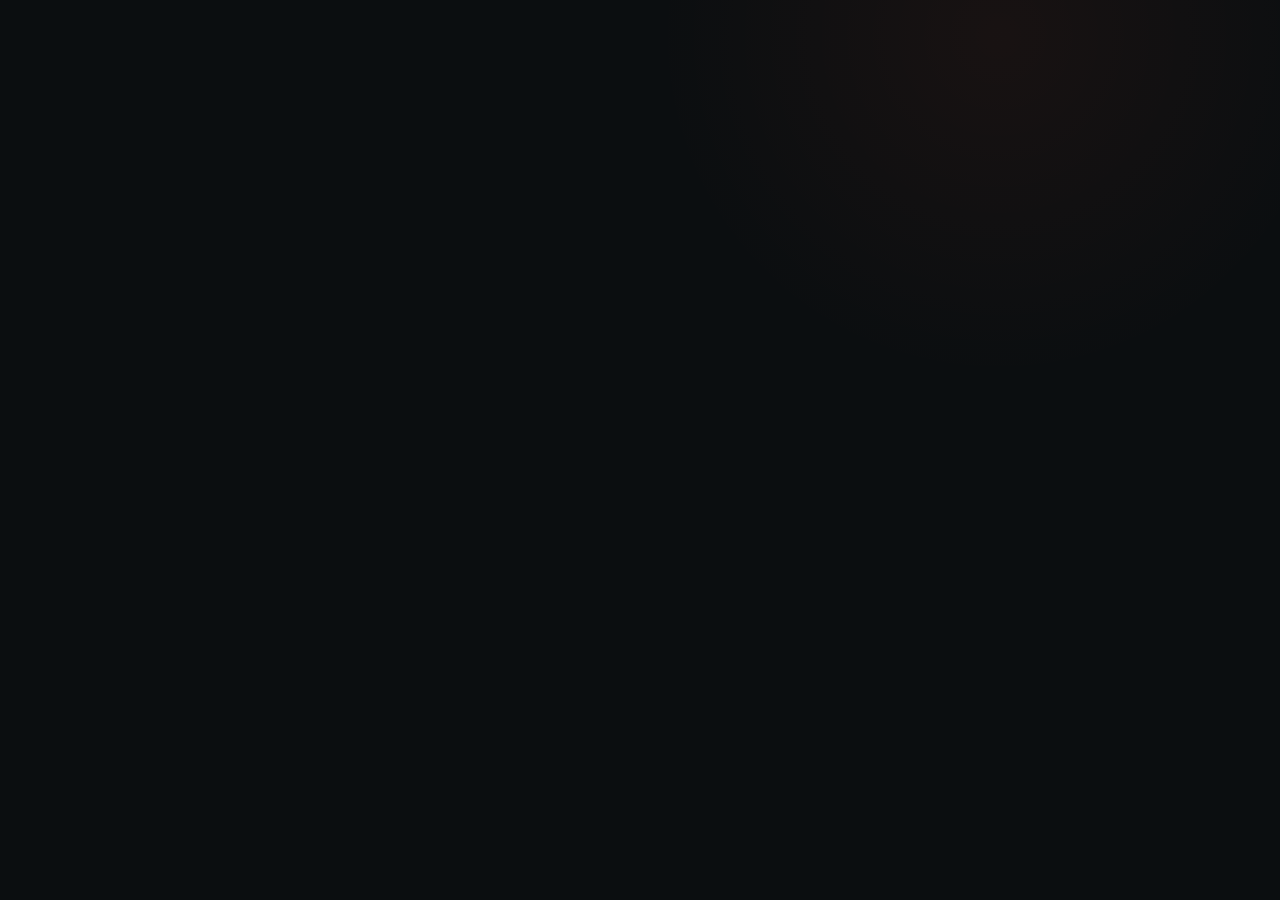
==== index.html @ 1c591c48 "Deploy YJ cinematic interactive studio" ====
<!doctype html>
<html lang="zh-CN">
  <head>
    <meta charset="UTF-8" />
    <meta name="viewport" content="width=device-width, initial-scale=1.0, viewport-fit=cover" />
    <meta name="theme-color" content="#0b0e10" />
    <meta name="color-scheme" content="dark" />
    <meta name="description" content="YJ AI 影像工作室。生成式品牌世界、产品影像、电影级动效与实时交互。" />
    <meta property="og:title" content="YJ AI Film Studio | 让未见，成为可见" />
    <meta property="og:description" content="A cinematic AI image studio for brand worlds, product films and interactive launch systems." />
    <meta property="og:type" content="website" />
    <meta property="og:image" content="/assets/mobility-film/city-velocity-poster.webp" />
    <link rel="icon" href="/assets/mobility-film/tail-energy.webp" type="image/webp" />
    <link rel="preload" href="/assets/mobility-film/city-velocity-poster.webp" as="image" type="image/webp" />
    <title>YJ AI Film Studio | 让未见，成为可见</title>
    <script type="module" crossorigin src="/assets/index-wROC0CX1.js"></script>
    <link rel="stylesheet" crossorigin href="/assets/index-v2UEERCq.css">
  </head>
  <body>
    <div id="root"></div>
  </body>
</html>
---- assets/index-v2UEERCq.css ----
@font-face{font-family:YJ Sans;src:url(/assets/fonts/Geist-Variable.woff2) format("woff2");font-style:normal;font-weight:100 900;font-display:swap}@font-face{font-family:YJ Mono;src:url(/assets/fonts/GeistMono-Variable.woff2) format("woff2");font-style:normal;font-weight:100 900;font-display:swap}:root{color-scheme:dark;--canvas: #0b0e10;--canvas-soft: #101518;--surface: #141a1d;--surface-high: #1a2124;--ink: #f0ede7;--muted: #969d9f;--muted-deep: #657074;--signal: #ff5a36;--signal-soft: rgba(255, 90, 54, .14);--line: rgba(240, 237, 231, .14);--line-soft: rgba(240, 237, 231, .08);--shadow: rgba(3, 6, 7, .48);--shell: min(1440px, calc(100vw - 72px) );--user-motion: 1;--user-depth: .72;--user-grain: .42;--ease-out: cubic-bezier(.16, 1, .3, 1);--radius-stage: 28px;--radius-module: 16px;font-family:YJ Sans,Microsoft YaHei,sans-serif;font-synthesis:none;text-rendering:geometricPrecision;background:var(--canvas);color:var(--ink)}*{box-sizing:border-box}html{min-width:320px;scroll-behavior:auto;background:var(--canvas)}body{min-width:320px;min-height:100dvh;margin:0;overflow-x:hidden;background:radial-gradient(circle at 78% 4%,rgba(255,90,54,.055),transparent 26%),var(--canvas);color:var(--ink);-webkit-font-smoothing:antialiased}body.menu-open,body.viewer-open{overflow:hidden}button,a,input{font:inherit}button{border:0;padding:0;color:inherit;background:none;cursor:pointer}a{color:inherit;text-decoration:none}img,video,canvas{display:block;max-width:100%}img,video{object-fit:cover}::selection{background:var(--signal);color:#17100d}:focus-visible{outline:2px solid var(--signal);outline-offset:4px}.app{position:relative;isolation:isolate;min-height:100dvh;overflow:clip}.app:after{position:fixed;inset:0;z-index:95;content:"";pointer-events:none;opacity:calc(var(--user-grain) * .075);mix-blend-mode:screen;background-image:repeating-radial-gradient(circle at 18% 32%,rgba(255,255,255,.75) 0 .45px,transparent .7px 3px),repeating-radial-gradient(circle at 76% 68%,rgba(255,255,255,.5) 0 .35px,transparent .7px 4px);background-size:11px 13px,17px 19px}.page-shell{width:var(--shell);margin-inline:auto}.skip-link{position:fixed;top:12px;left:12px;z-index:200;padding:12px 16px;border-radius:10px;background:var(--signal);color:#17100d;font:700 11px/1 YJ Mono,monospace;transform:translateY(-140%);transition:transform .25s ease}.skip-link:focus{transform:translateY(0)}.neural-field{position:fixed;inset:0;z-index:-1;opacity:calc(.22 * var(--user-depth));pointer-events:none}.site-progress{position:fixed;inset:0 0 auto;z-index:120;height:2px;pointer-events:none}.site-progress__bar{display:block;width:100%;height:100%;background:var(--signal);transform:scaleX(0);transform-origin:left center}.dual-copy{display:flex;flex-direction:column;gap:5px}.dual-copy__zh,.dual-copy__en{display:block}.studio-mark{display:inline-flex;align-items:center;gap:10px;flex:0 0 auto}.studio-mark__letters{position:relative;display:flex;align-items:center;height:30px;font-size:26px;font-weight:860;line-height:.82;letter-spacing:-.16em;transform:skew(-7deg)}.studio-mark__letters:after{position:absolute;inset:45% -2px auto 1px;height:2px;content:"";background:var(--signal);transform:scaleX(.42);transform-origin:right}.studio-mark__letters i{font-style:normal}.studio-mark__name{font:660 8px/.86 YJ Mono,monospace;letter-spacing:-.045em}.studio-mark--compact .studio-mark__letters{height:24px;font-size:22px}.site-header{position:fixed;inset:18px 28px auto;z-index:110}.site-header__bar{display:grid;grid-template-columns:1fr auto 1fr;align-items:center;min-height:62px;padding:8px 10px 8px 18px;border:1px solid rgba(240,237,231,.16);border-radius:19px;background:#0b0e10bd;box-shadow:0 18px 60px #03060747,inset 0 1px #ffffff14;backdrop-filter:blur(22px) saturate(1.16);-webkit-backdrop-filter:blur(22px) saturate(1.16)}.site-header__nav{display:flex;align-items:center;gap:clamp(28px,4vw,68px)}.site-header__nav a{position:relative;display:flex;align-items:baseline;gap:7px;padding:15px 0}.site-header__nav a:after{position:absolute;inset:auto 0 8px;height:1px;content:"";background:var(--signal);transform:scaleX(0);transform-origin:right;transition:transform .36s var(--ease-out)}.site-header__nav a:hover:after,.site-header__nav a:focus-visible:after{transform:scaleX(1);transform-origin:left}.site-header__nav span{font-size:12px;font-weight:680}.site-header__nav small,.site-header__contact small{color:var(--muted);font:620 8px/1 YJ Mono,monospace;letter-spacing:.05em}.site-header__contact{justify-self:end;display:flex;align-items:baseline;gap:9px;padding:15px 18px;border-radius:12px;background:var(--ink);color:var(--canvas)}.site-header__contact span{font-size:11px;font-weight:720}.site-header__contact small{color:#0b0e1094}.site-header__menu,.site-menu{display:none}.hero{position:relative;min-height:100dvh;overflow:hidden;background:#101518}.hero-film{--film-x: 0;--film-y: 0;--film-rx: 0;--film-ry: 0;position:absolute;inset:0;overflow:hidden;background:#11171a;perspective:1400px;touch-action:pan-y}.hero-film video{width:calc(100% + 42px);height:calc(100% + 32px);margin:-16px -21px;filter:saturate(.88) contrast(1.12);transform:translate3d(calc(var(--film-x) * 1px),calc(var(--film-y) * 1px),0) rotateX(calc(var(--film-rx) * 1deg)) rotateY(calc(var(--film-ry) * 1deg)) scale(1.035);transform-origin:center;will-change:transform,filter}.hero-film__veil{position:absolute;inset:0;pointer-events:none;background:linear-gradient(180deg,rgba(6,9,10,.34),transparent 24%,transparent 56%,rgba(6,9,10,.9) 100%),linear-gradient(90deg,#06090ab8,#06090a14 54%,#06090a47)}.hero-film__optics{position:absolute;inset:0;pointer-events:none;opacity:calc(.66 * var(--user-depth));background:radial-gradient(circle at calc(50% + var(--film-x) * 1.6px) calc(50% + var(--film-y) * 1.6px),transparent 0 8%,rgba(255,255,255,.035) 8.2%,transparent 8.8% 18%,rgba(255,90,54,.05) 18.2%,transparent 19%),linear-gradient(90deg,transparent 49.92%,rgba(255,255,255,.15) 50%,transparent 50.08%);mix-blend-mode:screen}.hero-film__hud{position:absolute;right:clamp(28px,4vw,68px);bottom:34px;z-index:2;display:grid;grid-template-columns:auto minmax(180px,270px) auto;align-items:center;gap:18px;padding:13px 15px;border:1px solid rgba(240,237,231,.16);border-radius:var(--radius-module);background:#090c0da3;backdrop-filter:blur(18px);-webkit-backdrop-filter:blur(18px)}.film-toggle{display:flex;align-items:center;gap:8px;color:var(--ink);font:650 8px/1 YJ Mono,monospace}.film-toggle i{width:7px;height:7px;border:1px solid var(--signal);border-radius:50%;box-shadow:0 0 16px #ff5a369e}.film-progress{display:grid;grid-template-columns:auto 1fr auto;align-items:center;gap:9px;color:#f0ede7b8;font-size:9px}.film-progress small,.film-rate{font:580 7px/1 YJ Mono,monospace;color:#f0ede785;letter-spacing:.05em}input[type=range]{min-width:0;height:18px;margin:0;background:transparent;accent-color:var(--signal)}input[type=range]::-webkit-slider-runnable-track{height:2px;background:#f0ede747}input[type=range]::-webkit-slider-thumb{width:10px;height:10px;margin-top:-4px;border:0;border-radius:50%;background:var(--signal);box-shadow:0 0 0 3px #ff5a362e;-webkit-appearance:none}.hero__content{position:relative;z-index:2;display:flex;flex-direction:column;justify-content:flex-end;min-height:100dvh;padding-top:118px;padding-bottom:clamp(112px,13vh,148px);pointer-events:none}.hero__content a{pointer-events:auto}.hero__eyebrow{display:flex;gap:18px;margin-bottom:clamp(24px,4vh,52px);color:#f0ede7ad;font:620 10px/1 YJ Mono,monospace;letter-spacing:.08em}.hero__eyebrow span:last-child{color:var(--signal)}.hero h1{max-width:1180px;margin:0;overflow:hidden;font-weight:810;line-height:.82;letter-spacing:-.085em;text-wrap:balance}.hero h1 span{display:block;font-size:clamp(68px,9.6vw,154px)}.hero h1 em{display:block;margin-top:16px;color:var(--ink);font:italic 400 clamp(26px,4.2vw,66px)/.95 Georgia,serif;letter-spacing:-.055em}.hero__content>p{display:grid;grid-template-columns:minmax(260px,470px) minmax(220px,370px);gap:clamp(28px,8vw,120px);max-width:940px;margin:clamp(26px,5vh,52px) 0 0;color:#f0ede7d1;font-size:clamp(14px,1.18vw,18px);line-height:1.6;letter-spacing:-.025em}.hero__content>p small{color:#f0ede785;font:420 11px/1.55 YJ Mono,monospace;letter-spacing:0}.hero__actions{display:flex;align-items:center;gap:12px;margin-top:34px}.hero-cta{display:grid;grid-template-columns:auto auto auto;align-items:baseline;gap:12px;min-width:210px;padding:17px 18px;border:1px solid rgba(240,237,231,.28);border-radius:14px;backdrop-filter:blur(12px);-webkit-backdrop-filter:blur(12px);transition:color .28s ease,background .28s ease,border-color .28s ease}.hero-cta span{font-size:12px;font-weight:720}.hero-cta small{font:620 8px/1 YJ Mono,monospace;color:currentColor;opacity:.6}.hero-cta b{justify-self:end;color:var(--signal);font-size:15px}.hero-cta--primary{border-color:var(--ink);background:var(--ink);color:var(--canvas)}.hero-cta--primary:hover,.hero-cta--ghost:hover{border-color:var(--signal);background:var(--signal);color:#17100d}.hero-cta--primary:hover b,.hero-cta--ghost:hover b{color:#17100d}.hero__edge-copy{position:absolute;top:50%;right:23px;z-index:2;display:flex;align-items:center;gap:28px;color:#f0ede76e;font:580 7px/1 YJ Mono,monospace;letter-spacing:.12em;transform:translate(50%,-50%) rotate(90deg);transform-origin:center}.motion-console{position:fixed;right:20px;top:98px;z-index:116;width:320px;min-height:280px;pointer-events:none}.motion-console__panel{position:absolute;inset:0;padding:18px;border:1px solid rgba(240,237,231,.18);border-radius:18px;background:#0f1416eb;box-shadow:0 28px 80px #03060775,inset 0 1px #ffffff12;backdrop-filter:blur(22px) saturate(1.1);-webkit-backdrop-filter:blur(22px) saturate(1.1);clip-path:inset(0 0 78% 66% round 18px);opacity:1;pointer-events:none;transition:opacity .24s ease,transform .42s var(--ease-out)}.motion-console:not(.is-open) .motion-console__panel{opacity:0;transform:translateY(8px) scale(.97)}.motion-console.is-open .motion-console__panel{opacity:1;transform:none;pointer-events:auto}.motion-console__head{display:flex;align-items:center;justify-content:space-between;padding-bottom:18px;border-bottom:1px solid var(--line)}.motion-console__head>span{display:flex;align-items:baseline;gap:8px}.motion-console__head b,.motion-console label b{font:650 9px/1 YJ Mono,monospace;letter-spacing:.06em}.motion-console__head small,.motion-console label small{color:var(--muted);font-size:9px}.motion-console__head button{color:var(--muted);font:600 7px/1 YJ Mono,monospace}.motion-console label{display:grid;grid-template-columns:90px 1fr 25px;align-items:center;gap:9px;min-height:52px;border-bottom:1px solid var(--line-soft)}.motion-console label>span{display:flex;flex-direction:column;gap:4px}.motion-console output{text-align:right;color:var(--signal);font:600 8px/1 YJ Mono,monospace}.calm-toggle{display:flex;align-items:center;justify-content:space-between;width:100%;margin-top:14px;padding:12px;border-radius:11px;background:#f0ede70f;font:620 8px/1 YJ Mono,monospace;transition:background .3s ease,color .3s ease}.calm-toggle.is-active{background:var(--signal);color:#17100d}.calm-toggle small{color:currentColor;opacity:.6}.motion-console__trigger{position:absolute;top:8px;right:8px;display:flex;align-items:center;justify-content:center;width:68px;height:45px;border:1px solid rgba(240,237,231,.18);border-radius:13px;background:#0f1416db;box-shadow:0 12px 40px #03060742;font:720 10px/1 YJ Mono,monospace;pointer-events:auto}.motion-console__trigger i{position:absolute;right:9px;bottom:8px;width:5px;height:5px;border-radius:50%;background:var(--signal);box-shadow:0 0 13px #ff5a36bf}.section-title{display:flex;flex-direction:column;align-items:flex-start;max-width:1120px}.section-title__kicker{flex-direction:row;align-items:baseline;gap:11px;margin-bottom:38px}.section-title__kicker .dual-copy__zh{font-size:12px;font-weight:680}.section-title__kicker .dual-copy__en{color:var(--signal);font:650 8px/1 YJ Mono,monospace;letter-spacing:.08em}.section-title h2{margin:0;max-width:1050px;font-weight:780;line-height:.93;letter-spacing:-.075em;text-wrap:balance}.section-title h2 span{display:block;font-size:clamp(48px,6.2vw,98px)}.section-title h2 em{display:block;margin-top:16px;color:var(--muted);font:italic 400 clamp(25px,3.9vw,58px)/.98 Georgia,serif;letter-spacing:-.045em}.section-title__body{display:grid;grid-template-columns:minmax(260px,560px) minmax(220px,430px);gap:clamp(28px,7vw,110px);margin-top:36px}.section-title__body .dual-copy__zh{font-size:clamp(14px,1.2vw,17px);line-height:1.65}.section-title__body .dual-copy__en{color:var(--muted);font:420 11px/1.65 YJ Mono,monospace}.manifesto{position:relative;padding:clamp(150px,18vw,270px) 0 130px}.manifesto__lead{max-width:1180px}.manifesto__kicker{flex-direction:row;align-items:baseline;gap:12px;margin-bottom:64px}.manifesto__kicker .dual-copy__zh{font-size:12px;font-weight:700}.manifesto__kicker .dual-copy__en{color:var(--signal);font:650 8px/1 YJ Mono,monospace}.manifesto__statement{margin:0;font-size:clamp(46px,6.2vw,96px);font-weight:680;line-height:1.02;letter-spacing:-.072em}.manifesto__statement span,.manifesto__statement em{display:block}.manifesto__statement em{margin:13px 0 17px;color:var(--signal);font:italic 400 clamp(30px,5vw,76px)/1 Georgia,serif;letter-spacing:-.055em}.manifesto__foot{display:grid;grid-template-columns:minmax(0,1fr) minmax(0,.7fr);gap:10vw;max-width:940px;margin:84px 0 0 auto;padding-top:28px;border-top:1px solid var(--line)}.manifesto__foot p{margin:0;font-size:15px;line-height:1.7;letter-spacing:-.025em}.manifesto__foot p:last-child{color:var(--muted);font:420 11px/1.68 YJ Mono,monospace;letter-spacing:0}.manifesto__marquee{width:100vw;margin:130px 0 0 calc((100vw - var(--shell)) / -2);overflow:hidden;border-block:1px solid var(--line)}.manifesto__marquee div{display:flex;align-items:center;gap:42px;width:max-content;padding:22px 0;animation:marquee 28s linear infinite}.manifesto__marquee span{font:620 12px/1 YJ Mono,monospace;letter-spacing:.08em}.manifesto__marquee i{color:var(--signal);font-size:13px;font-style:normal}@keyframes marquee{to{transform:translate(-50%)}}.work{position:relative;padding-top:110px;background:linear-gradient(180deg,transparent,rgba(16,21,24,.78) 9%,rgba(16,21,24,.78) 100%)}.work__heading{padding-bottom:94px}.work__pin{height:100dvh;overflow:hidden}.work__track{display:flex;align-items:center;gap:clamp(58px,6vw,104px);width:max-content;min-height:100dvh;padding-inline:max(36px,calc((100vw - min(1440px,calc(100vw - 72px)))/2));will-change:transform}.work-card{display:grid;grid-template-columns:minmax(620px,1.48fr) minmax(330px,.7fr);gap:36px;width:min(88vw,1390px);min-height:74dvh;padding:18px;border:1px solid var(--line);border-radius:calc(var(--radius-stage) + 6px);background:#0b0e10ad;box-shadow:0 42px 100px #03060759}.work-card__media{--card-x: 50%;--card-y: 50%;--card-rx: 0deg;--card-ry: 0deg;position:relative;min-h�|����k�w��A�퉽ɑ�ȵɅ���������홽����������āe(�5�������������������щ��}}�ɕذ�����щ��}}�����ѽ�����푥������ɥ���������ѕ��鍕�ѕ��ݥ�Ѡ�����������������퉽ɑ�ȵɅ��������홽�еͥ������������щ��}}�ɕ�����������������щ��}}�����ɥ������������������ѥ��}}����푥������ɥ��ɥ��ѕ����є����յ��鵥��������Ȥ������������ĸřȤ흅�鍱����������ܰ��������ɝ���ѽ����������������ѥ��}}���Ё��ѥ���퉽ɑ�ȵ���ѽ������ͽ����مȠ�����������������ѥ��}}���Ё��ѥ���陥��е�����퉽ɑ�ȵѽ������ͽ����مȠ�����������������ѥ��}}���Ё��ѥ�������ѽ�푥������ɥ��ɥ��ѕ����є����յ���řȁ��Ѽ텱�����ѕ��鍕�ѕ��ݥ�Ѡ����������������������ѕ�е�����鱕������������ѥ��}}���Ё��ѥ�������ѽ����Յ������}}�홽�еͥ�鍱��������ȸ��ܰ����홽�еݕ������������ѕȵ�������贸��Օ�����������ѥ��}}���Ё��ѥ�������ѽ����Յ������}}��퍽����مȠ����ѕ��홽����������āe(�5�����������������ѕȵ���������ѕ�����������ѥ��}}���Ё��ѥ�������ѽ������퍽����مȠ��ͥ�����홽�����������āe(�5���������������Ʌ�ͥѥ����Ʌ�͙�ɴ����́مȠ����͔���Х����������ѥ��}}���Ё��ѥ�����̵��ѥٔ����ѽ��������Ʌ�͙�ɴ�ɽхє������������������ѥ��}}���ݕ�푥������ɥ��ɥ��ѕ����є�ɽ��������ٕə���顥����������������Ʌ�ͥѥ���ɥ��ѕ����є�ɽ�̀���́مȠ����͔���Ф�������䀸��́��͕����������ѥ��}}���ݕ��������������������������ѥ��}}���Ё��ѥ�����̵��ѥٔ����������ѥ��}}���ݕ��ɥ��ѕ����є�ɽ���ř���������������������ѥ��}}���ݕ����Յ���������������ɥ������������������ѥ��}}���ݕȀ��Յ������}}�퍽���荘����݌�홽�еͥ�������������������ĸ������������ѥ��}}���ݕȀ��Յ������}}��퍽����مȠ����ѕ��홽�����������ĸ�ԁe(�5�����������������������ѥ��}}���ݕȁ����ɝ��������������퍽����مȠ��ͥ�����홽����������ĸ́e(�5�����������������ѕȵ���������Օ�����������ѥ��}}���ݕȁ���푥�����鹽������������ѥ��}}٥�Յ����ͥѥ����ѥ����ѽ��������������鵥����٠���������ɝ������ٕə���顥����퉽ɑ�ȵɅ�����مȠ��Ʌ���̵�х���퉅���ɽչ��مȠ����ə����텱����͕����х������������ѥ��}}٥�Յ������ݥ�Ѡ�����������������홥�ѕ��ͅ��Ʌє���ँ����Ʌ�Рĸ�Ԥ텹���ѥ��鍅�������䵥�����́مȠ����͔���Ф���ѡ����Ʌ��́���������䵥�����������������Ʌ�͙�ɴ�͍����ĸ��홥�ѕ�鉱�Ƞ���ँͅ��Ʌє���ԥ�����������ѥ��}}٥�Յ��������ѥ�����ͥѥ��酉ͽ��є���͕���Ѽ����������푥�����陱������ѥ�䵍��ѕ������������ݕ��텱�����ѕ��陱�ൕ���������������퉽ɑ�������ͽ����ɝ���������ܰ��İ�Ȥ퉽ɑ�ȵɅ���������퉅���ɽչ���������퉅���ɽ�����ѕ�鉱�Ƞ�����ݕ���е�����ɽ�����ѕ�鉱�Ƞ��������������ѥ��}}٥�Յ��������ѥ�����Յ������}}�홽�еͥ������홽�еݕ������������������ѥ��}}٥�Յ��������ѥ�����Յ������}}������������ѥ��}}٥�Յ��������ѥ�������퍽����مȠ����ѕ��홽����������āe(�5������������������х�����ͥѥ���ɕ��ѥٔ����������������٠��ٕə���顥����퉽ɑ�ȵѽ������ͽ����مȠ�������퉅���ɽչ�������������х��}}����������х��}}ٕ�����ͥѥ��酉ͽ��є���͕��������х��}}������٥����ݥ�Ѡ����������������������������홥�ѕ��ͅ��Ʌє���Ȥ�����Ʌ�Рĸ�Ԥ��Ʌ�͙�ɴ�͍����ĸ�إ�����х��}}ٕ��퉅���ɽչ�鱥���ȵ�Ʌ����Р�����������������������݄��Ȕ���������̤������ȵ�Ʌ����Р�������ɝ����İ�а�ذ��ؤ��Ʌ����ɕ�Ѐ�ؔ�ɝ����İ�а�ذ��Ȥ������х��}}��������ͥѥ���ɕ��ѥٔ�赥������푥�����陱��홱�൑�ɕ�ѥ��鍽�յ�����������������٠���������ѽ�������������������ѽ�����������х��}}������홱�൑�ɕ�ѥ���ɽ�흅������텱�����ѕ��鉅͕���������х��}}�����Ȁ��Յ������}}�홽�еͥ������홽�еݕ�������������х��}}�����Ȁ��Յ������}}��퍽����مȠ��ͥ�����홽����������āe(�5������������������х�Ё������ݥ�Ѡ����������ɝ����Ѽ����홽�еݕ��������������������������ѕȵ�������贸��ᕵ�����х�Ё�ȁ���������х�Ё�ȁ�������х�Ё�ȁ͵���푥�����鉱��������х�Ё�ȁ���������х�Ё�ȁ��홽�еͥ�鍱�����������ܰ����������х�Ё�ȁ��퍽����مȠ��ͥ�����홽�е��屔鹽ɵ�������х�Ё�ȁ͵������ɝ���ѽ������퍽���荘�������홽���х��������������������ܰ���़ā��ɝ���͕ɥ�����ѕȵ�������贸�͕������х��}}��ѥ���푥������ɥ��ɥ��ѕ����є����յ���ĸřȀ���흅���������ɝ���ѽ�����������х�е��ɑ푥������ɥ��ɥ��ѕ����є����յ����Ѽ�řȁ��Ѽ텱�����ѕ��鉅͕����흅�����������ݥ�Ѡ��������������������퉽ɑ�������ͽ����ɝ���������ܰ��İ��Ȥ퉽ɑ�ȵɅ���������퉅���ɽչ����������퉅���ɽ�����ѕ�鉱�Ƞ�����ݕ���е�����ɽ�����ѕ�鉱�Ƞ������Ʌ�ͥѥ��鉽ɑ�ȵ����Ȁ��́��͔������ɽչ����́��͕�����х�е��ɐ顽ٕ�퉽ɑ�ȵ������مȠ��ͥ�����퉅���ɽչ�荙�Մ��ř�����х�е��ɐ�����퍽����مȠ����ѕ��홽�еͥ�����������х�е��ɐ�������ݥ�Ѡ����ٕə���顥����홽�������������������ܰ���़Ā�e(�5������������������ѕȵ�������贸��Օ��ѕ�е�ٕə���镱���ͥ��ݡ�є������鹽�Ʌ������х�е��ɐ�͵���퍽����مȠ��ͥ�����홽����������āe(�5������������������х��}}���䵅�ѥ���푥�����陱��흅��������ɝ���ѽ�����������х��}}���䵅�ѥ��́���ѽ�������������������퉽ɑ�������ͽ����مȠ�������퉽ɑ�ȵɅ��������퍽����مȠ����ѕ��홽����������āe(�5���������������Ʌ�ͥѥ��鍽��Ȁ���́��͔���ɑ�ȵ����Ȁ���́��͔������ɽչ�����́��͕�����х��}}���䵅�ѥ��́���ѽ�顽ٕ�퉽ɑ�ȵ������مȠ��ͥ�����퉅���ɽչ��مȠ��ͥ�����ͽ�Ф퍽����مȠ�����������х�Ё���ѕ�푥������ɥ��ɥ��ѕ����є����յ���řȁ��Ѽ�ř�텱�����ѕ��鍕�ѕ����ɝ���ѽ���������������ѽ������퉽ɑ�ȵѽ������ͽ����مȠ�������퍽���荘�������홽����������āe(�5������������������х�Ё���ѕ����������ѥ��͕��鍕�ѕ������х�Ё���ѕ���鱅�е���������ѥ��͕��镹���Ʌ�ͥѥ��鍽��Ȁ���́��͕�����х�Ё���ѕ���鱅�е�����顽ٕ�퍽����مȠ��ͥ���������������ݥ�Ѡ���������ɽ��촵͡���聵�������������ఀ�������ͥє����������͕е�������������ͥє�������}}����ɥ��ѕ����є����յ���řȁ��ѽ��ͥє�������}}���푥�����鹽����ͥє�������}}���х�����ɝ���������ѽ��ݽɬ���ɑ�ɥ��ѕ����є����յ��鵥���������ĸ�ՙȤ�����������స�ՙȤ�ݥ�Ѡ��������ɽ�Սе���ѕ�}}���ձ��ɥ��ѕ����є����յ��鵥������ĸ�ՙȤ�����������స�ՙȥ��������������ɥ��ѕ����є����յ��鵥������ĸ�əȤ�����������స��Ȥ흅�����������������ݥ�Ѡ��������ɽ��촵͡���聵�������������ఀ�������ͥє����������͕��������������ѽ��ͥє�������}}���������������������������������������ͥє�������}}���х��푥�����鹽����ͥє�������}}�������ͥѥ���ɕ��ѥٔ푥�����鉱����ݥ�Ѡ�����������������퉽ɑ�ȵɅ���������퉅���ɽչ�荘���������ͥє�������}}���ԁ����ͥѥ��酉ͽ��є�����������ݥ�Ѡ����������������퉅���ɽչ��مȠ��������Ʌ�ͥѥ���ѽ�����́مȠ����͔���Ф��Ʌ�͙�ɴ����́مȠ����͔���Х��ͥє�������}}���ԁ�陥��е������ѽ��������ͥє�������}}���ԁ�鱅�е������ѽ��������ͥє������ȹ�̵������ͥє�������}}���ԁ�陥��е������ѽ��������Ʌ�͙�ɴ�ɽхє��Ց�����ͥє������ȹ�̵������ͥє�������}}���ԁ�鱅�е������ѽ��������Ʌ�͙�ɴ�ɽхє���Ց�����ͥє��������ͥѥ��陥ᕐ���͕���������������赥������푥�����陱��홱�൑�ɕ�ѥ��鍽�յ�����ѥ�䵍��ѕ��陱�ൕ��������������������������퉅���ɽչ���������������������٥ͥ������顥������Ʌ�͙�ɴ��Ʌ�ͱ�ѕd�����������ѕȵ�ٕ���鹽����Ʌ�ͥѥ��������䀸��́��͔�٥ͥ�����䀸��̱�Ʌ�͙�ɴ����́مȠ����͔���Х��ͥє������ȹ�̵������ͥє����������������٥ͥ�������٥ͥ�����Ʌ�͙�ɴ��Ʌ�ͱ�ѕd��������ѕȵ�ٕ�����ѽ��ͥє�����}}�������ͥѥ��酉ͽ��є�ѽ������ɥ�����Ԕ�ݥ�Ѡ����������еɅѥ���퉽ɑ�ȵɅ��������퉅���ɽչ��Ʌ������Ʌ����С��ɍ���ɝ�����԰����а�Ȥ��Ʌ����ɕ�Ѐ�Д�홥�ѕ�鉱�Ƞ������ͥє����ԁ������ͥѥ���ɕ��ѥٔ푥�����陱��홱�൑�ɕ�ѥ��鍽�յ����ɝ������ѽ���Ѽ���������ѽ���١��ͥє����ԁ��؁�푥������ɥ��ɥ��ѕ����є����յ���řȁ��Ѽ텱�����ѕ��鍕�ѕ����������������퉽ɑ�ȵ���ѽ������ͽ����مȠ�������������������Ʌ�͙�ɴ��Ʌ�ͱ�ѕd�������Ʌ�ͥѥ��������䀸��́��͔��Ʌ�͙�ɴ����́مȠ����͔���Ф�����Ȁ���́��͕��ͥє������ȹ�̵������ͥє����ԁ��؁�������������Ʌ�͙�ɴ��Ʌ�ͱ�ѕd�����ͥє������ȹ�̵������ͥє����ԁ��؁��Ѡ�������ȥ��Ʌ�ͥѥ��������������ͥє������ȹ�̵������ͥє����ԁ��؁��Ѡ�������̥��Ʌ�ͥѥ�������������ͥє������ȹ�̵������ͥє����ԁ��؁��Ѡ�������Х��Ʌ�ͥѥ��������������ͥє����ԁ��؁�顽ٕ�퍽����مȠ��ͥ�������ͥє����ԁ��؀��Յ������}}�홽�еͥ�鍱����������ܰ����홽�еݕ������������ѕȵ�������贸�ٕ���ͥє����ԁ��؀��Յ������}}��퍽����مȠ����ѕ��홽����������āe(�5���������������ͥє����ԁ��؁������홽�еͥ��������ͥє�����}}�������ͥѥ���ɕ��ѥٔ푥�����陱������ѥ�䵍��ѕ������������ݕ�����������ѽ������퉽ɑ�ȵѽ������ͽ����مȠ�������퍽����مȠ����ѕ��홽����������āe(�5�����������������ѥ������ͽ���ѽ���Ѽ�ɥ��������퉽�ѽ�������ݥ�Ѡ鵥������్��������܀�����थ����ѥ������ͽ��}}�ɥ�����ѽ���Ѽ�ɥ�����퉽�ѽ�������ѥ������ͽ��}}�������Ʌ�͙�ɴ��ɥ���鉽�ѽ��ɥ�������ɽ}}���ѕ�����������ѽ������������������ѽ�����������ɼ�����}}�Ց�ɥ��������퉽�ѽ�����������������ɥ��ѕ����є����յ����Ѽ�ř��������Ʌє����ɽ}}���������푥�����鹽������ɽ}}���ѕ�����ɥ��ѕ����є����յ���ř�����ݥ�Ѡ������흅��������͕�ѥ���ѥѱ�}}�����ɥ��ѕ����є����յ���ř�����ݥ�Ѡ������흅���������������ѽ���������ѽ����������������ѽ}}�����ɥ��ѕ����є����յ���ř�흅����������ݥ�Ѡ���������ɝ�����������ݽɭ������������ѽ���������ݽɭ}}������������Ѽ��ٕə����٥ͥ�����ݽɭ}}�Ʌ��푥�����陱����������������ݥ�Ѡ��Ѽ����������������������ٕə��ܵ���Ѽ��ٕə��ܵ�顥�����͍ɽ���͹���������������ѽ���͍ɽ����ȵݥ�Ѡ�ѡ���͍ɽ����ȵ������مȠ��ͥ�������Ʌ����ɕ����ݽɬ���ɑ홱��������������ܰ������ɥ��ѕ����є����յ���ř�흅�������ݥ�Ѡ��Ѽ��������������͍ɽ���͹��������鍕�ѕ���ݽɬ���ɑ}}�����������������������еɅѥ��ĸ����ݽɬ���ɑ}}�������������������������������������������ݽɬ���ɑ}}�����������������������ɽ�Սе���ѕ�}}���ձ��ɥ��ѕ����є����յ���ř�����������������ɽ�Սе���ѕ�}}�х���������������������ൡ��������������ɽ�Սе���ѕ�}}����������������������퉽ɑ�ȵѽ������ͽ����مȠ�������퉽ɑ�ȵ����������������}}�х�������еɅѥ��ĸ������������}}ɕ����ɥ��ѕ����є����յ���řȀř���������������ɥ��ѕ����є����յ���ř��������������}}����ɽ��������������������������������}}�х������ݥ�Ѡ�������������������}}������ɥ��ѕ����є����յ���ɕ���Р�Ȱřȥ����������ѥ��}}�����ɥ��ѕ����є����յ���ř�����������ѥ��}}٥�Յ�푥�����鹽������������ѥ��}}���ݕȁ���푥�����鉱����ݥ�Ѡ����������еɅѥ��ĸ�����ɝ������ѽ������퉽ɑ�ȵɅ��������������х��}}��ѥ����ɥ��ѕ����є����յ���ř������������ݥ�Ѡ��������ɽ��촵͡���聍��������������ऀ촵Ʌ���̵�х�����������Ց�����ɭ}}���ѕ��홽�еͥ����������Ց�����ɭ}}����홽�еͥ���������ɼ�����}}ٕ��퉅���ɽչ�鱥���ȵ�Ʌ����Р��������������ѐ���������Ѐ�Д��������ጀ������������������ɼ������٥���홥�ѕ��ͅ��Ʌє���ؤ�����Ʌ�Рĸ�ँ�ɥ��ѹ��̠��إ����ɽ}}���ѕ������ѥ�䵍��ѕ��陱�ൕ��������������ѽ�����������ɽ}}�啉ɽ�흅���������ɝ������ѽ������홽�еͥ���������ɼ��ā����홽�еͥ�鍱���������Ը��ܰ�����������������������ɼ��ā�����ɝ���ѽ������홽�еͥ�鍱��������ܸ��ܰ�����������������ĸ������ɽ}}���ѕ�������ɝ���ѽ������홽�еͥ�������������������ĸ������ɽ}}���ѕ�����͵���홽�еͥ������������������ĸ�����ɽ}}��ѥ���흅��������ɝ���ѽ����������ɼ��х�ɥ��ѕ����є����յ���řȁ��Ѽ�����ݥ�Ѡ�������������������ɼ��ф�͵���푥�����鹽������ɼ�����}}�Ց퉽�ѽ���������������������������ɽ�ɕ���ɥ��ѕ����є����յ����Ѽ�ř���������ɽ�ɕ�́͵���푥�����鹽����͕�ѥ���ѥѱ�}}���������ɝ������ѽ��������͕�ѥ���ѥѱ���ȁ����홽�еͥ�鍱�����������ܰ���������������������͕�ѥ���ѥѱ���ȁ�����ɝ���ѽ������홽�еͥ�鍱����������ܰ�����������������ĸ����͕�ѥ���ѥѱ�}}�������ɝ���ѽ��������͕�ѥ���ѥѱ�}}���䀹�Յ������}}�홽�еͥ��������͕�ѥ���ѥѱ�}}���䀹�Յ������}}��홽�еͥ��������������ѽ������������������������������ѽ}}���������ɝ������ѽ���������������ѽ}}�хѕ����홽�еͥ�鍱�����������ܰ�������������ѽ}}�хѕ���Ё��홽�еͥ�鍱����������ܰ�������������ѽ}}�������ɝ���ѽ���������������ѽ}}���Ё�홽�еͥ���������������ѽ}}���Ё�鱅�е�����홽�еͥ��������������ѽ}}����Օ����ɝ���ѽ��������ݽɭ���������ѽ��������ݽɭ}}�������������������ѽ��������ݽɭ}}�Ʌ��흅����������������������������ݽɬ���ɑ홱�൉�ͥ������������������퉽ɑ�ȵɅ�����������ݽɬ���ɑ}}����������еɅѥ������ݽɬ���ɑ}}ͥ������ݽɬ���ɑ}}啅��ѽ������홽�еͥ�������ݽɬ���ɑ}}ͥ����������������ݽɬ���ɑ}}啅��ɥ����������ݽɬ���ɑ}}�������������������������������������������ݽɬ���ɐ��́����홽�еͥ��������ݽɬ���ɐ��́��홽�еͥ��������ݽɬ���ɑ}}�хѕ���Ѐ��Յ������}}�홽�еͥ��������ݽɬ���ɑ}}��х�����Յ������}}�홽�еͥ��������ݽɬ���ɑ}}�хѕ���Ѐ��Յ������}}����ݽɬ���ɑ}}��х�����Յ������}}��홽�еͥ�������ݽɬ���ɑ}}��������ɥ��ѕ����є����յ���ĸřȀ������������������ݽɬ���ɑ}}������䁙���ɔ鱅�е�����푥�����鹽�����ɽ�Սе���ѕ����������͕�ѥ������������ѥ�����������ѽ�������������������ѽ����������ɽ�Սе���ѕ�}}���ձ����������������������������������ѥ��}}�������ɝ���ѽ���������ɽ�Սе���ѕ�}}�х���������������������ɽ�Սе���ѕ�}}��������������������������������������ɽ�Սе���ѕ�}}�������Յ������陥��е��������Յ������}}�홽�еͥ���������ɽ�Սе���ѕ�}}�ɽ��흅���������ѥ���͕�ѥ����������������������������������}}�х�������еɅѥ��������������}}�х���٥���������е��ͥѥ��鍕�ѕ�����������}}�����ݥ�Ѡ���������������������������}}�����ɥ��������퉽�ѽ����������������}}��������ѽ�����������������홽�еͥ���������������}}�Ʌ�������ɥ��ѕ����є����յ���ř�����������}}�Ʌ�����Ё������ɥ��ѕ����є����յ����Ѽ�ř�����������}}�Ʌ�����Ё������͵���푥�����鹽������������}}�Ʌ�����Ё������푥�����鹽������������}}ɕ����ɥ��ѕ����є����յ���ř�����������}}ɕ��́���ѽ������������������������������}}�х�������еɅѥ����������������}}����푥�����鹽���������������}}���ѥ���ɥ��ѕ����є����յ��������ř��������������}}��ѕ�����ɥ�����յ���텱�����ѕ��陱���х���������������}}����ɽ��������������������������������}}�х��������������������������������}}������ɥ��ѕ����є����յ���ɕ���Рذřȥ������щ�������������������������������щ��}}�Ʌ���ݥ�Ѡ鍅�������܀����������������١������щ��}}��х���͕���Ѽ����������������щ��}}�ɕذ�����щ��}}�����ѽ���Ѽ퉽�ѽ�������ݥ�Ѡ�����������������������щ��}}�ɕ������鍅�������������������щ��}}�����ɥ���鍅�����������������������ѥ��}}���Ё��ѥ�������ѽ���������������������������ѥ��}}���Ё��ѥ�������ѽ����Յ������}}�홽�еͥ�����������х��}}��������������ѽ������������х�Ё�ȁ���������х�Ё�ȁ��홽�еͥ�鍱�����������ܰ���������х�Ё�ȁ͵���홽�еͥ�����������х��}}��ѥ������ɝ���ѽ�����������х�е��ɑ�ɥ��ѕ����є����յ���řȁ��Ѽ흅�����������������������������х�е��ɐ������ɥ�����յ��Ā���������х�е��ɐ��홽�еͥ�����������х��}}���䵅�ѥ���홱���Ʌ���Ʌ������х�Ё���ѕ��ɥ��ѕ����є����յ���řȁ��Ѽ�ɽܵ�����������ɝ���ѽ�����������х�Ё���ѕ������푥�����鹽�����������ɕ���̵ɕ�Ս�����ѥ���ɕ�Ս��쨰�鉕��ɔ��酙ѕ�텹���ѥ�����Ʌѥ����ŵ̅�����х��텹���ѥ����ѕɅѥ�����չ��ą�����х���͍ɽ�������٥����Ѽ������х����Ʌ�ͥѥ�����Ʌѥ����ŵ̅�����х�������Ʌ����������ɽ�Սе���ѕ�}}хɝ�а���ɼ�����}}��ѥ�̰���������}}����푥�����鹽����ݽɭ}}������������ѽ���������ɕ���̵ɕ�Ս����Ʌ����ɕ����ɕ�Ս���ͥє�������}}��Ȱ���ѥ������ͽ��}}�������ͥє����԰���ɼ�����}}�Ր������щ��}}�����ɽ�퉅���ɽ�����ѕ�鹽���ݕ���е�����ɽ�����ѕ�鹽��퉅���ɽչ������Ņ��(
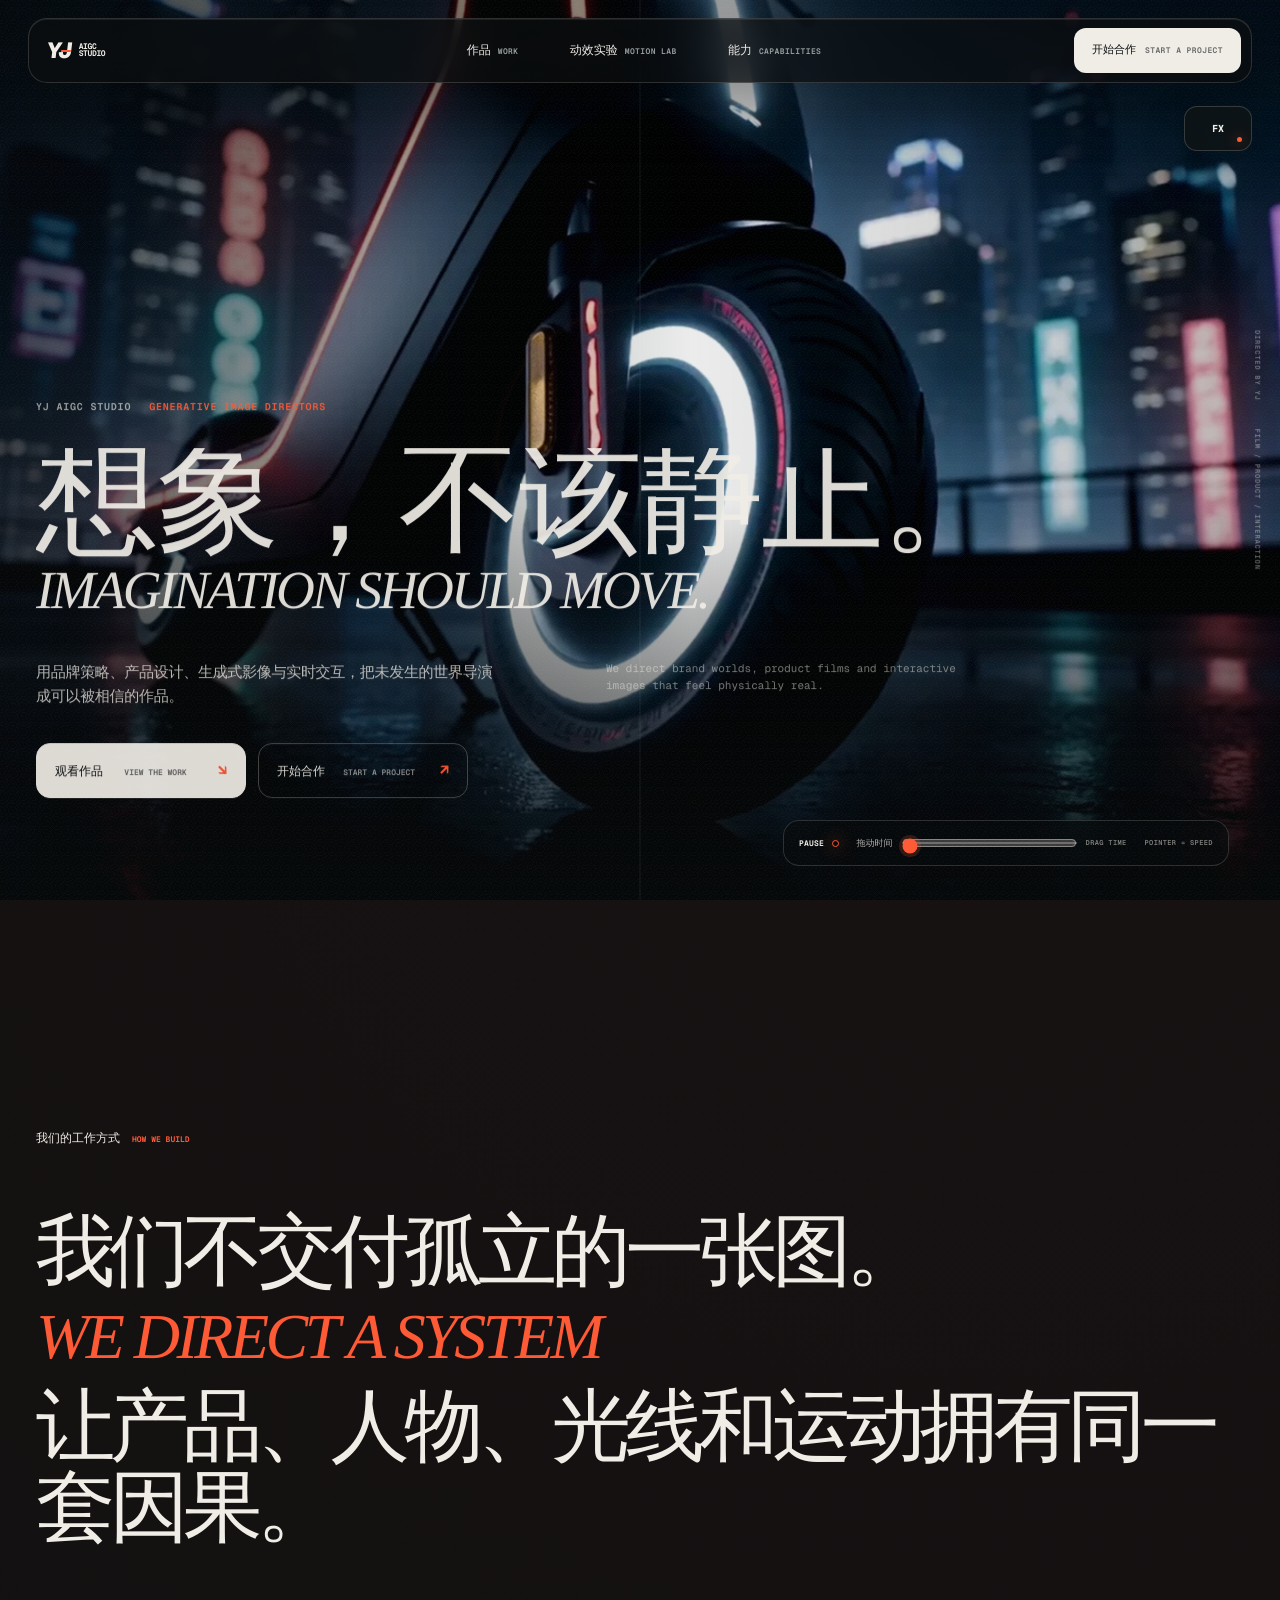
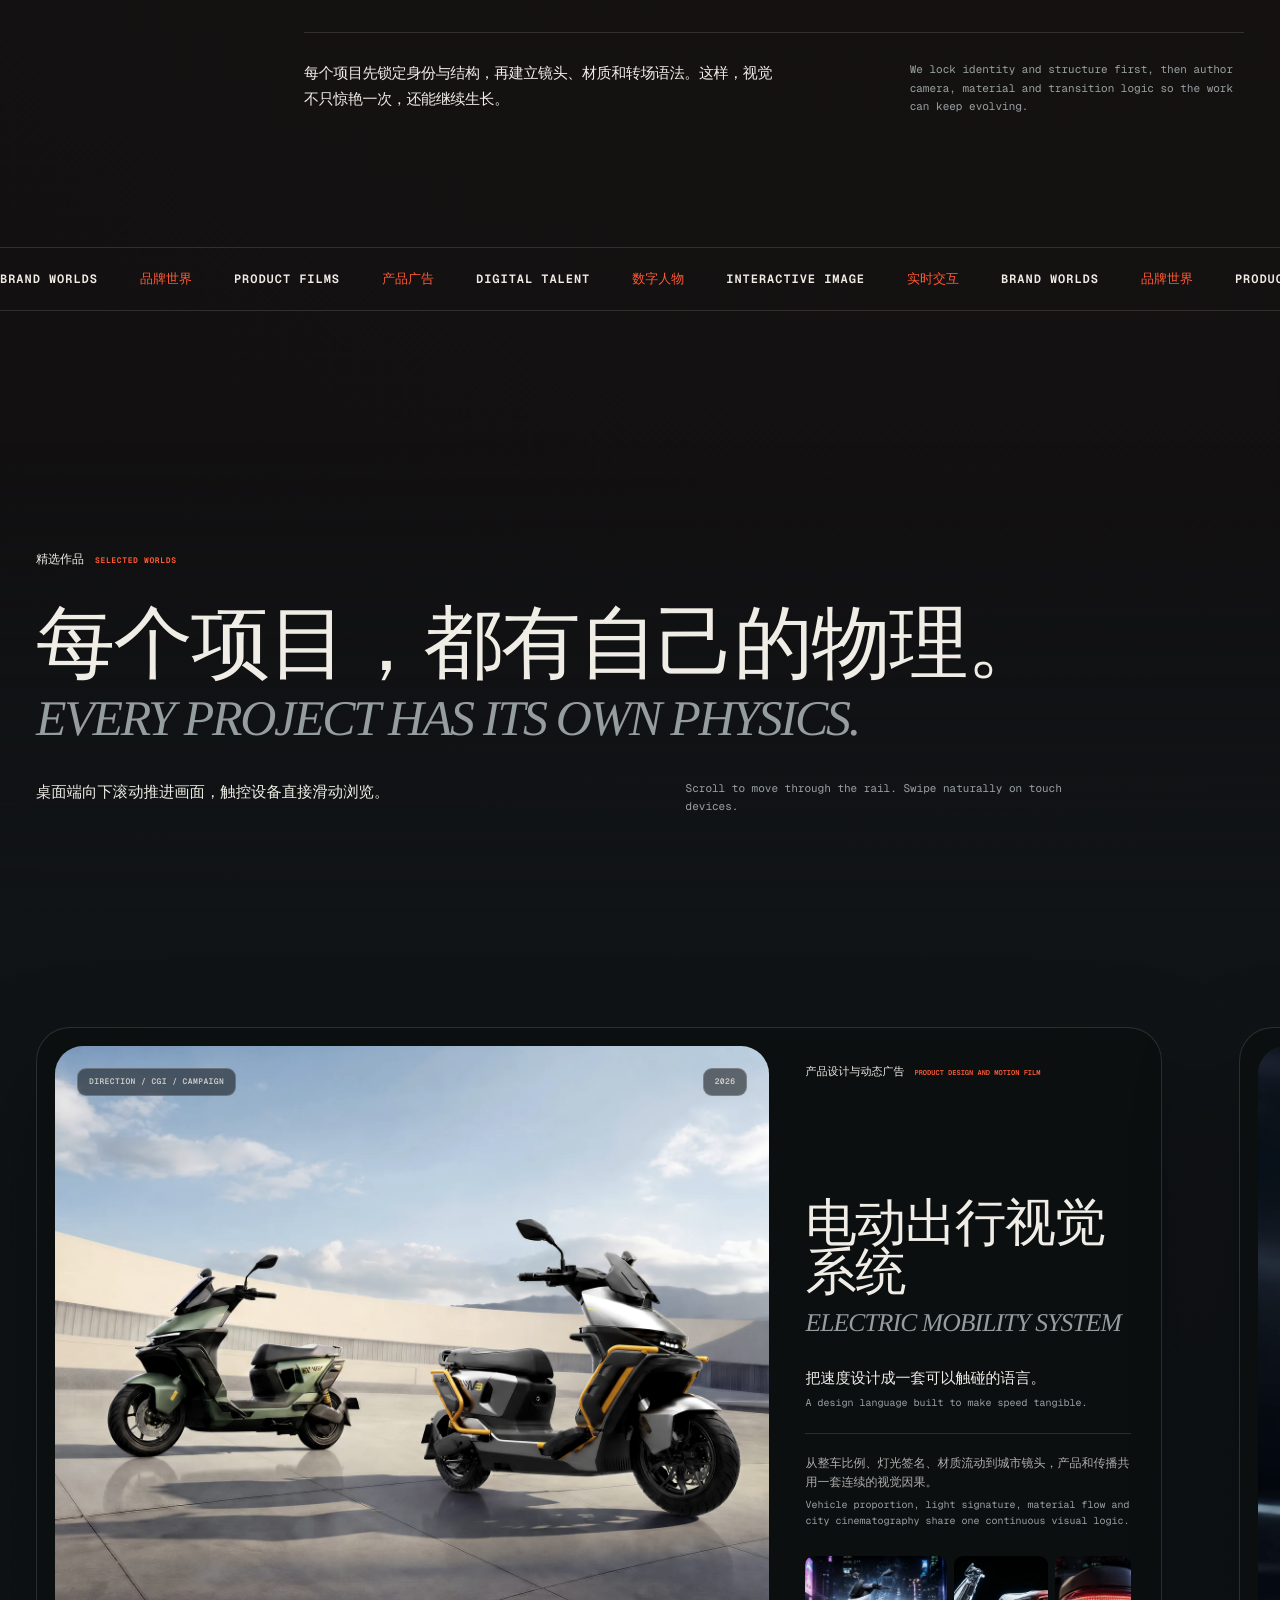
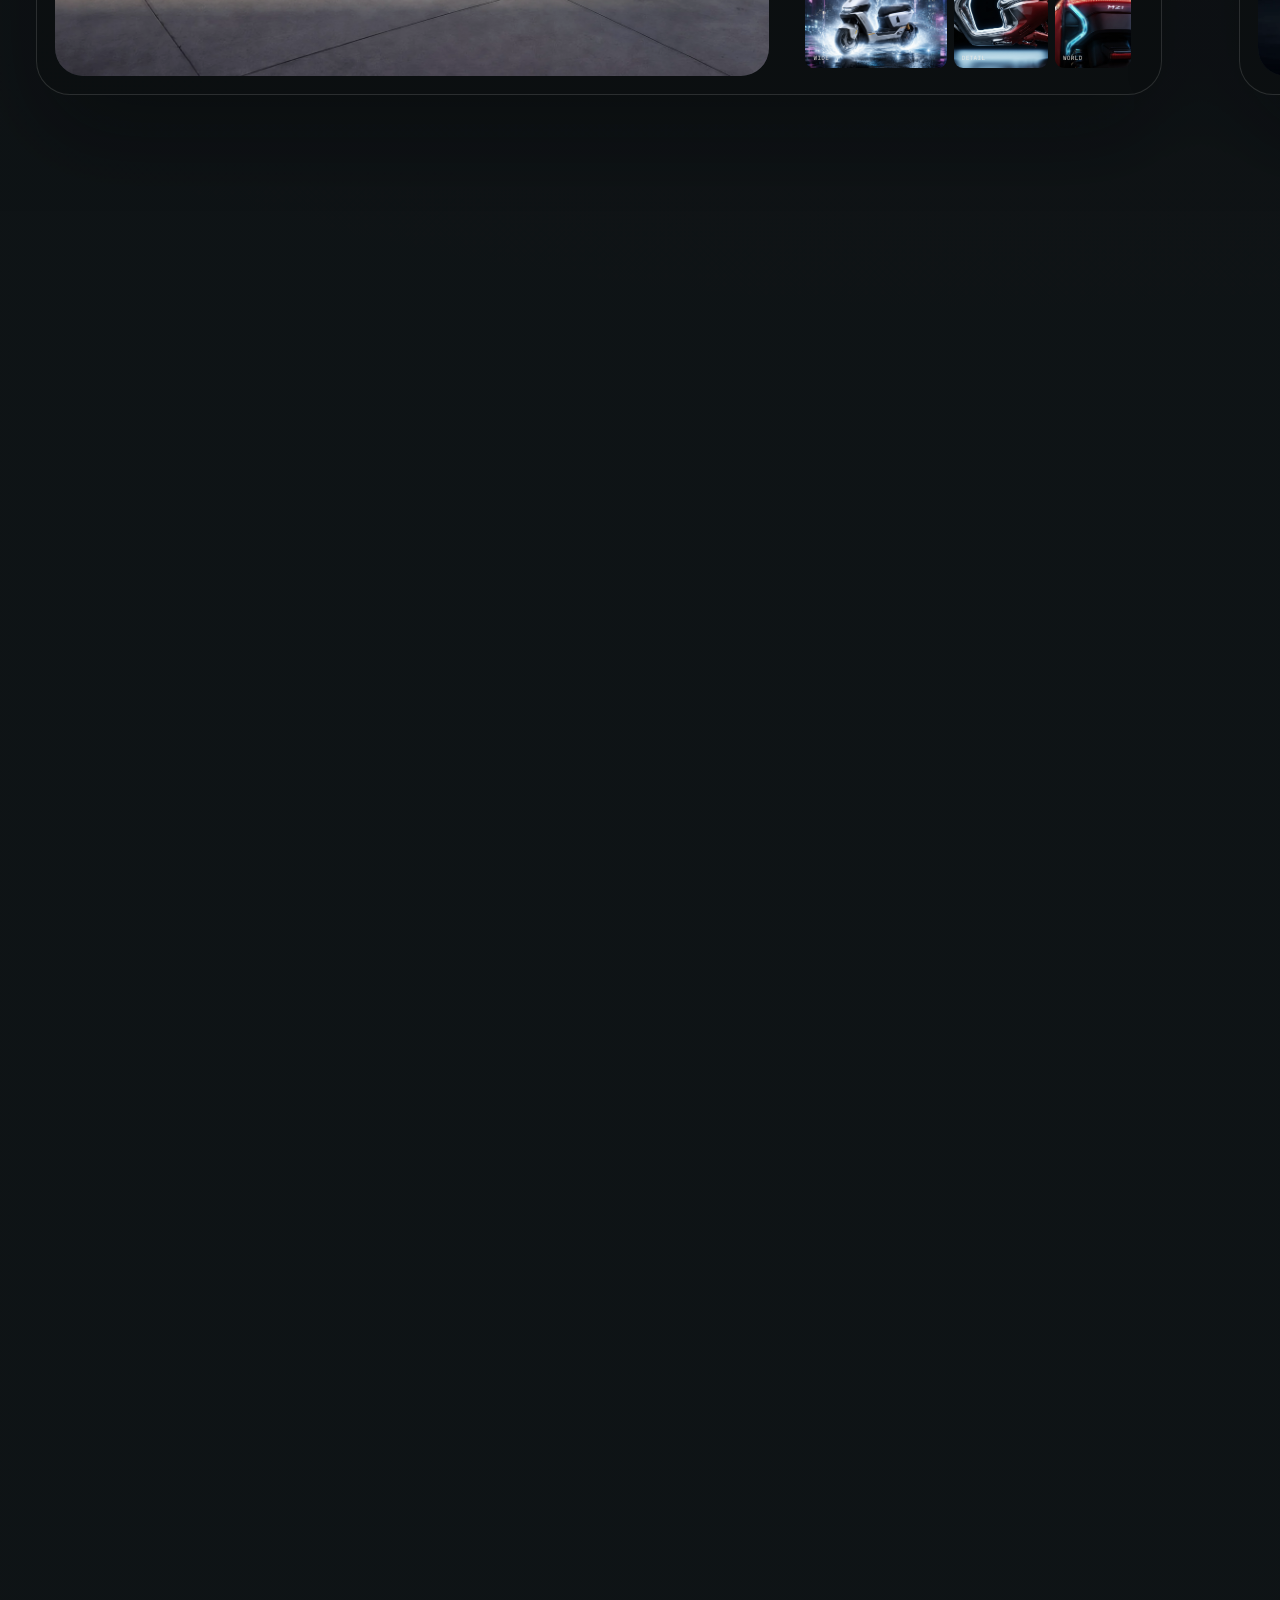
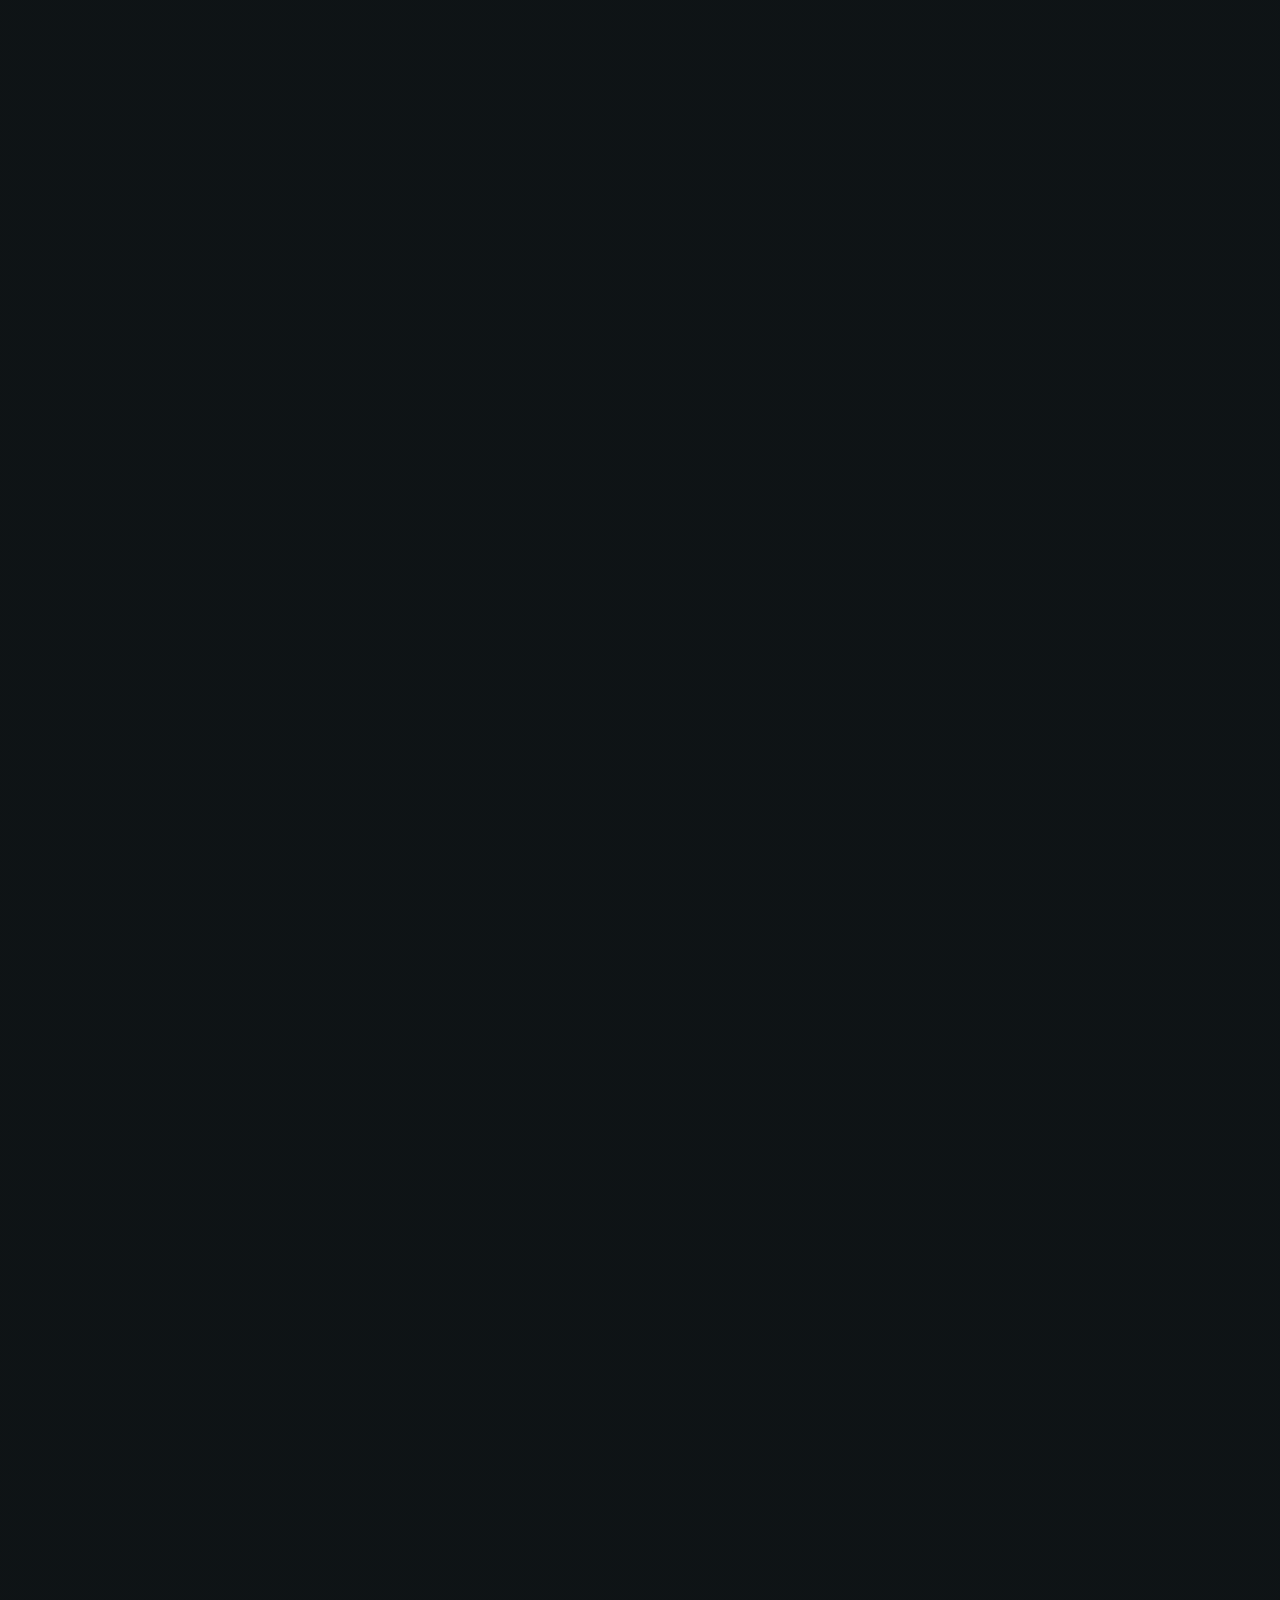
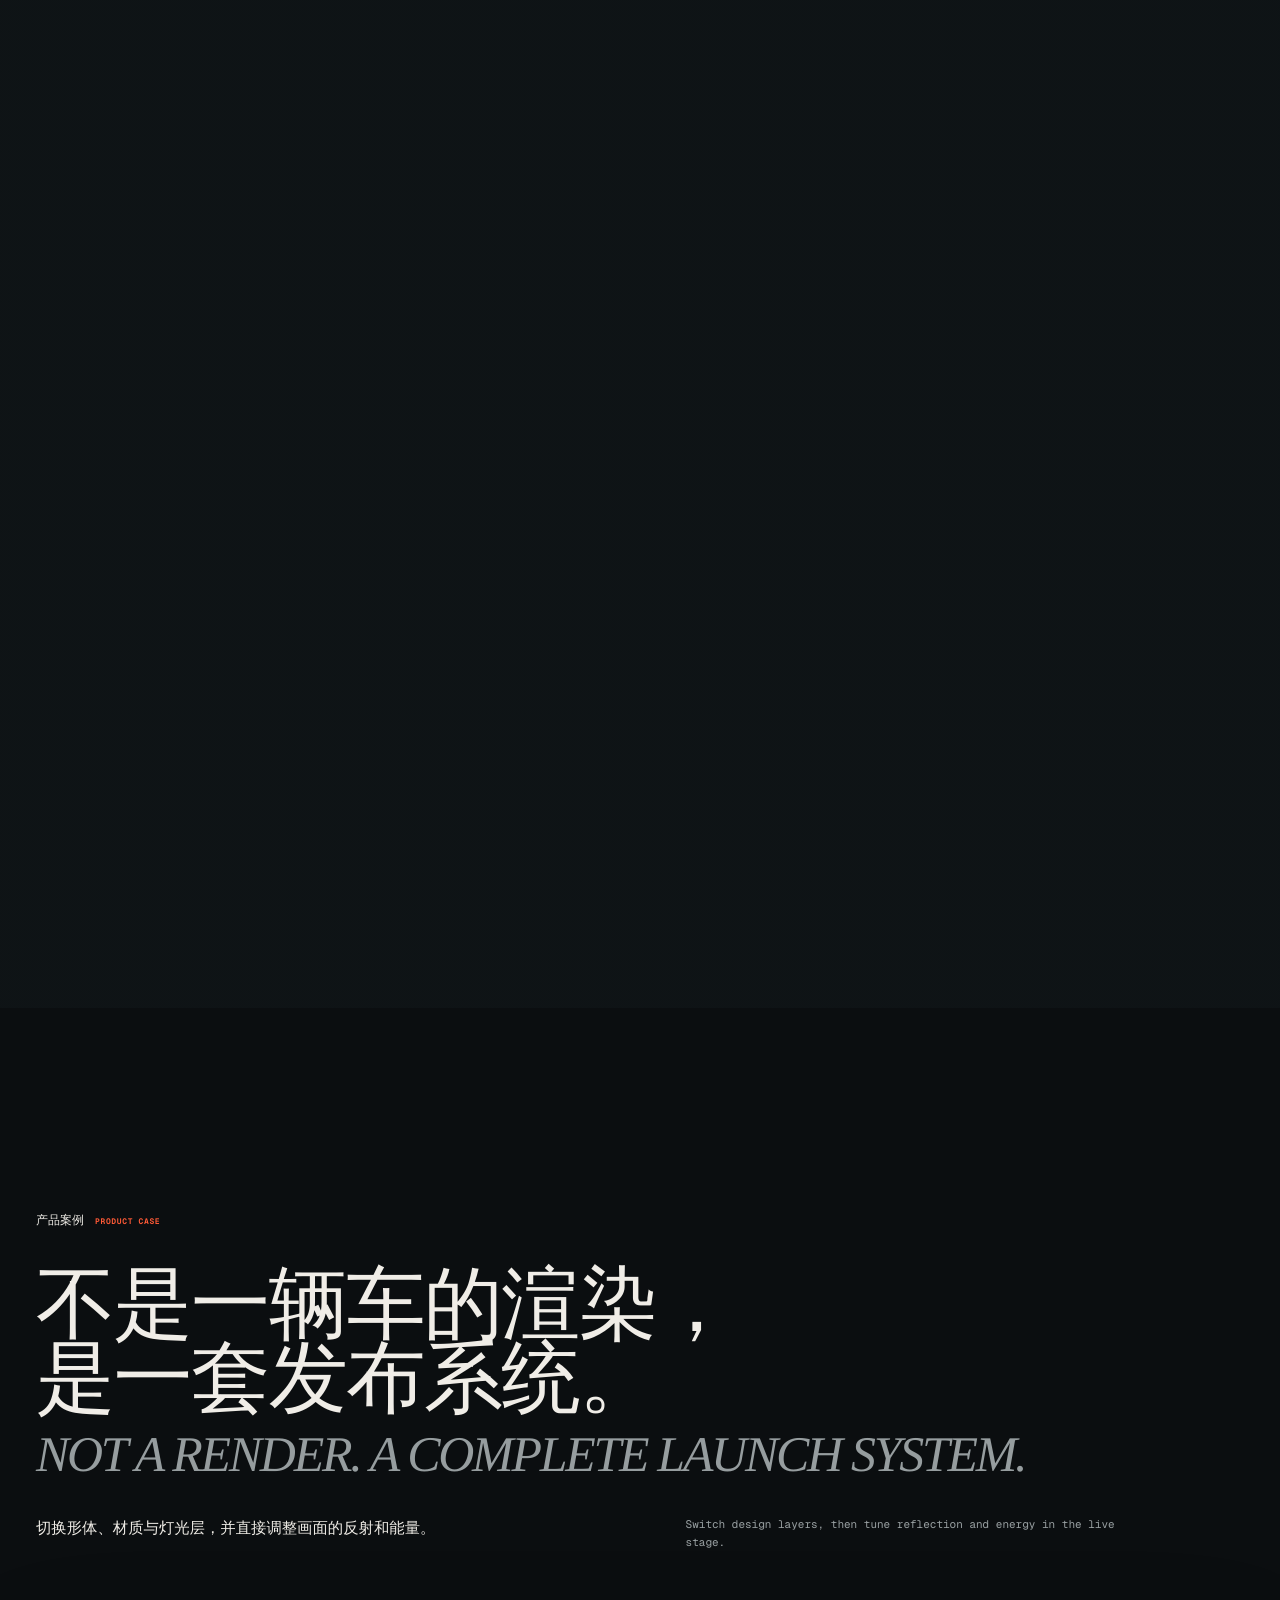
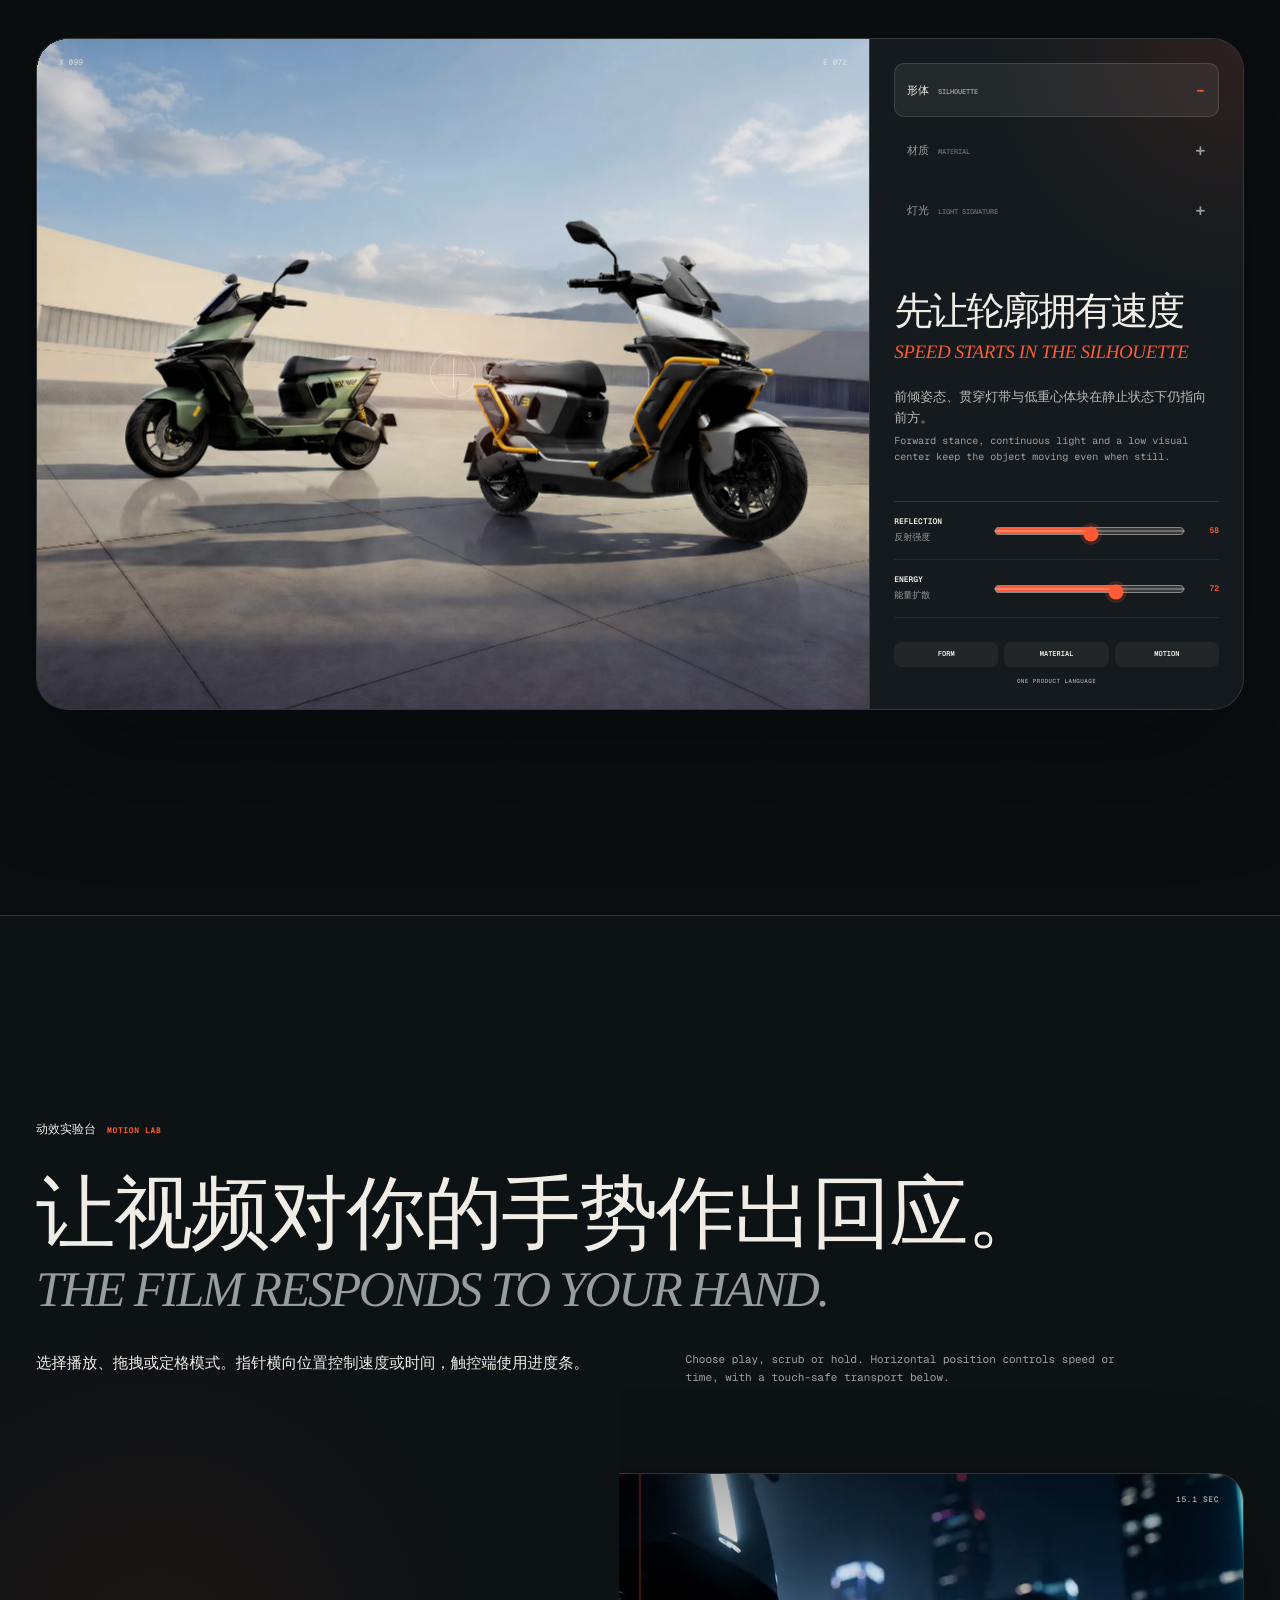
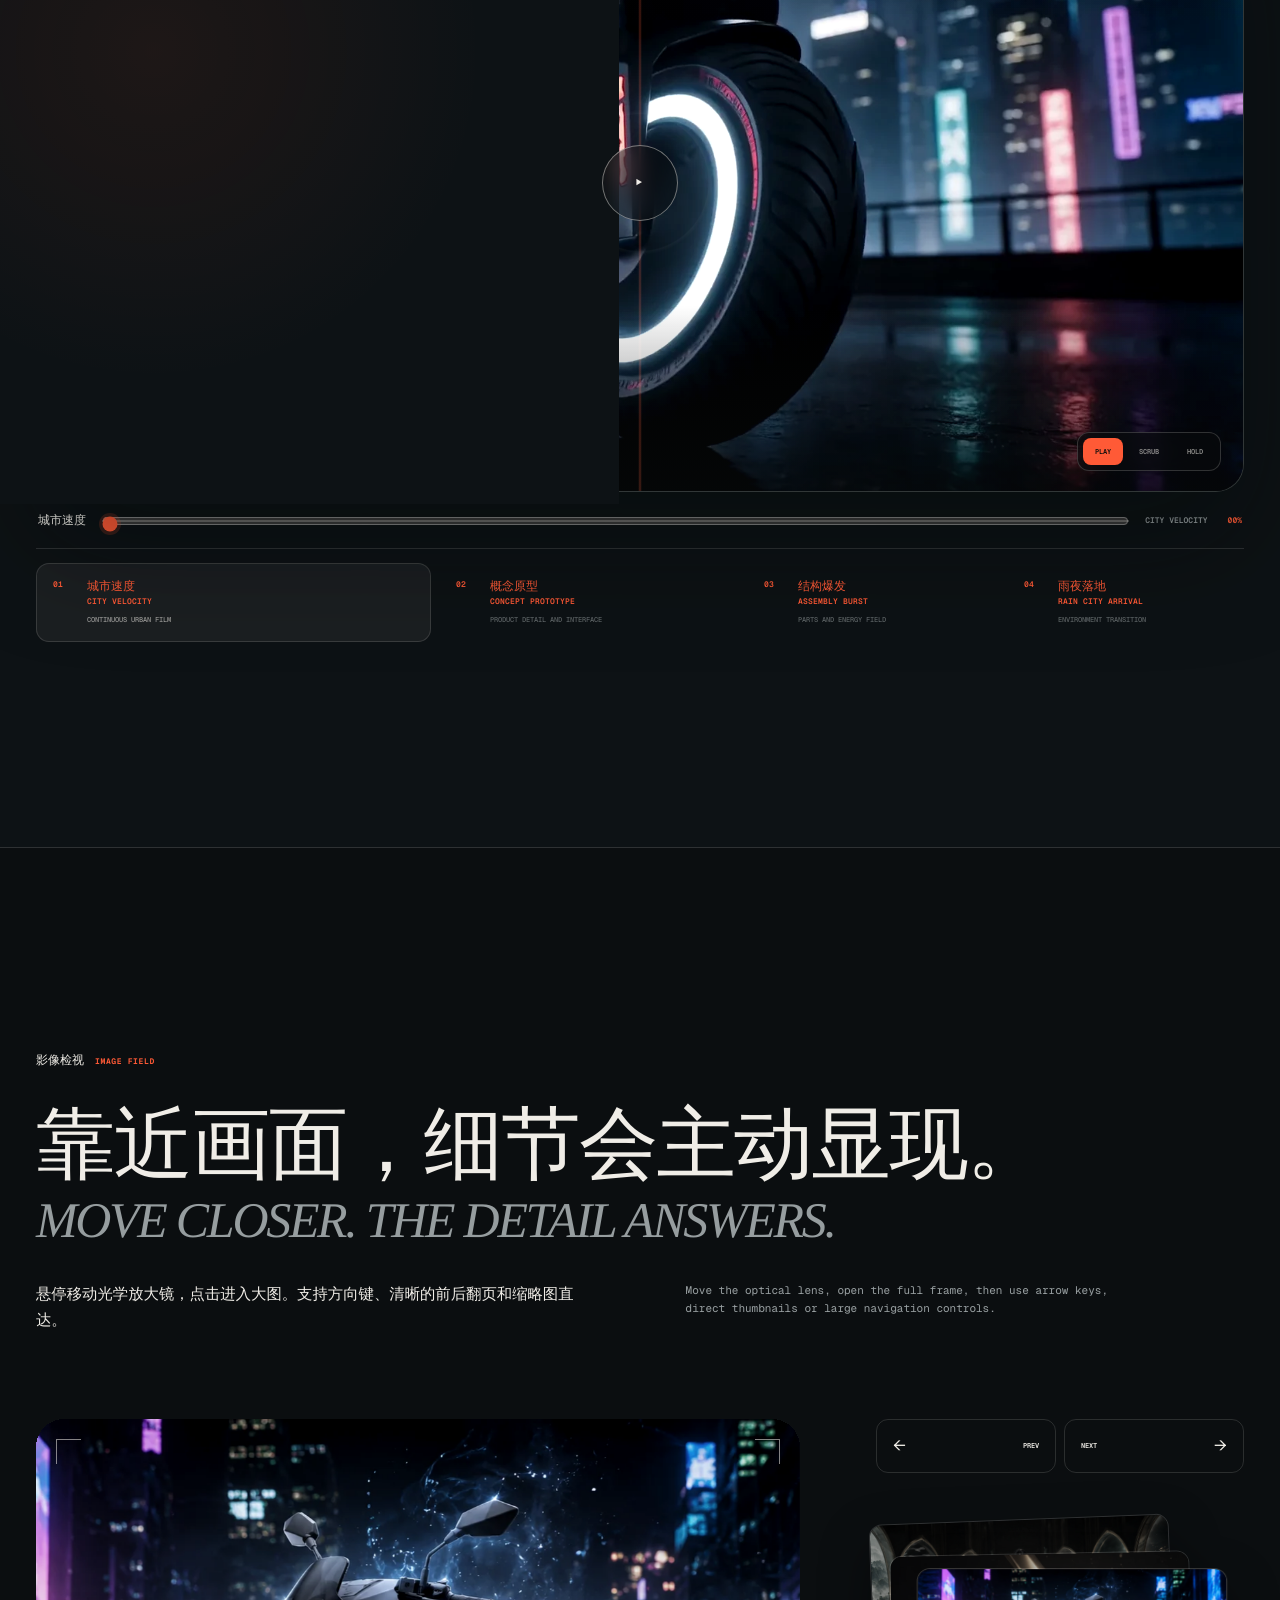
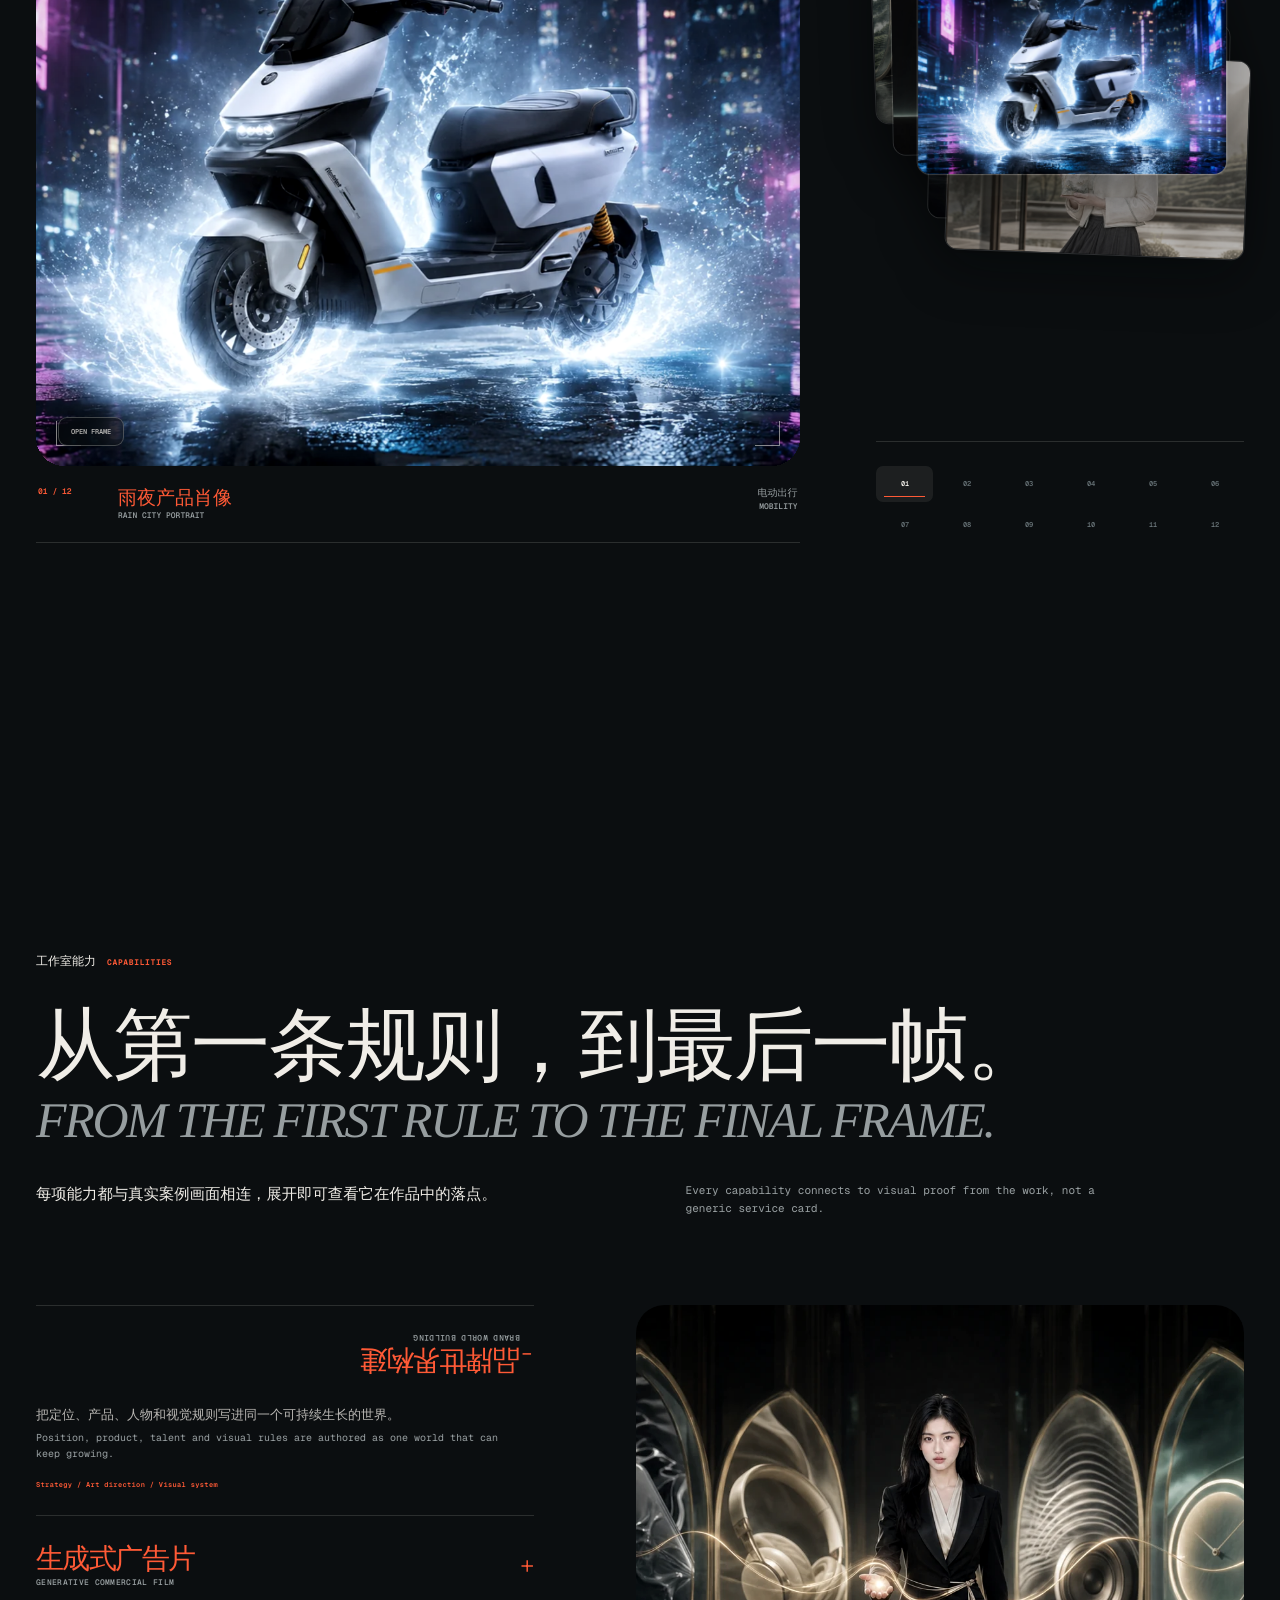
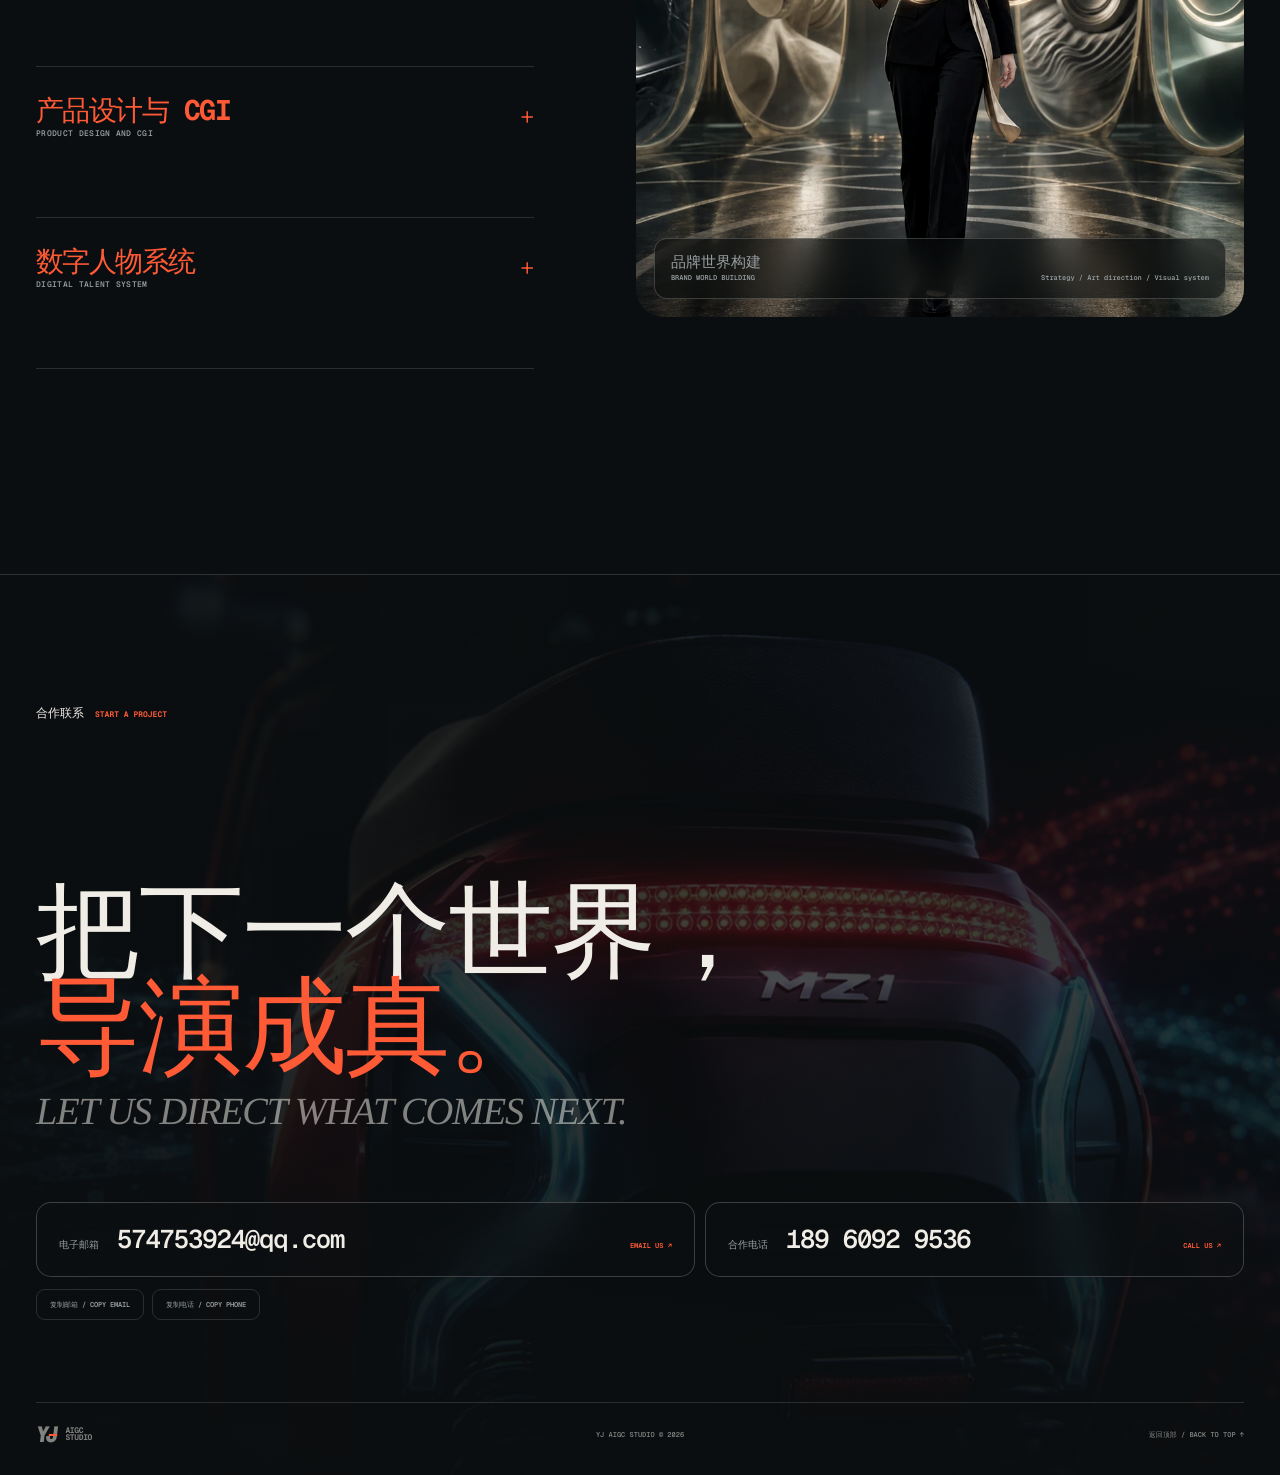
==== commit 34e4266c: "Switch public site to cache-safe verified release" ====
--- a/index.html
+++ b/index.html
@@ -9,12 +9,15 @@
     <meta property="og:title" content="YJ AI Film Studio | 让未见，成为可见" />
     <meta property="og:description" content="A cinematic AI image studio for brand worlds, product films and interactive launch systems." />
     <meta property="og:type" content="website" />
-    <meta property="og:image" content="/assets/mobility-film/city-velocity-poster.webp" />
-    <link rel="icon" href="/assets/mobility-film/tail-energy.webp" type="image/webp" />
-    <link rel="preload" href="/assets/mobility-film/city-velocity-poster.webp" as="image" type="image/webp" />
+    <meta property="og:url" content="https://yuan559.github.io/" />
+    <meta property="og:image" content="https://yuan559.github.io/release-20260803/assets/mobility-film/city-velocity-poster.webp" />
+    <meta name="twitter:card" content="summary_large_image" />
+    <link rel="canonical" href="https://yuan559.github.io/" />
+    <link rel="icon" href="/release-20260803/assets/mobility-film/tail-energy.webp" type="image/webp" />
+    <link rel="preload" href="/release-20260803/assets/mobility-film/city-velocity-poster.webp" as="image" type="image/webp" />
     <title>YJ AI Film Studio | 让未见，成为可见</title>
-    <script type="module" crossorigin src="/assets/index-wROC0CX1.js"></script>
-    <link rel="stylesheet" crossorigin href="/assets/index-v2UEERCq.css">
+    <script type="module" crossorigin src="/release-20260803/assets/index-D7NEJ-iO.js"></script>
+    <link rel="stylesheet" crossorigin href="/release-20260803/assets/index-oF9RfG9r.css">
   </head>
   <body>
     <div id="root"></div>
--- a/release-20260803/assets/index-oF9RfG9r.css
+++ b/release-20260803/assets/index-oF9RfG9r.css
@@ -0,0 +1 @@
+@font-face{font-family:YJ Sans;src:url(/release-20260803/assets/fonts/Geist-Variable.woff2) format("woff2");font-style:normal;font-weight:100 900;font-display:swap}@font-face{font-family:YJ Mono;src:url(/release-20260803/assets/fonts/GeistMono-Variable.woff2) format("woff2");font-style:normal;font-weight:100 900;font-display:swap}:root{color-scheme:dark;--canvas: #0b0e10;--canvas-soft: #101518;--surface: #141a1d;--surface-high: #1a2124;--ink: #f0ede7;--muted: #969d9f;--muted-deep: #657074;--signal: #ff5a36;--signal-soft: rgba(255, 90, 54, .14);--line: rgba(240, 237, 231, .14);--line-soft: rgba(240, 237, 231, .08);--shadow: rgba(3, 6, 7, .48);--shell: min(1440px, calc(100vw - 72px) );--user-motion: 1;--user-depth: .72;--user-grain: .42;--ease-out: cubic-bezier(.16, 1, .3, 1);--radius-stage: 28px;--radius-module: 16px;font-family:YJ Sans,Microsoft YaHei,sans-serif;font-synthesis:none;text-rendering:geometricPrecision;background:var(--canvas);color:var(--ink)}*{box-sizing:border-box}html{min-width:320px;scroll-behavior:auto;background:var(--canvas)}body{min-width:320px;min-height:100dvh;margin:0;overflow-x:hidden;background:radial-gradient(circle at 78% 4%,rgba(255,90,54,.055),transparent 26%),var(--canvas);color:var(--ink);-webkit-font-smoothing:antialiased}body.menu-open,body.viewer-open{overflow:hidden}button,a,input{font:inherit}button{border:0;padding:0;color:inherit;background:none;cursor:pointer}a{color:inherit;text-decoration:none}img,video,canvas{display:block;max-width:100%}img,video{object-fit:cover}::selection{background:var(--signal);color:#17100d}:focus-visible{outline:2px solid var(--signal);outline-offset:4px}.app{position:relative;isolation:isolate;min-height:100dvh;overflow:clip}.app:after{position:fixed;inset:0;z-index:95;content:"";pointer-events:none;opacity:calc(var(--user-grain) * .075);mix-blend-mode:screen;background-image:repeating-radial-gradient(circle at 18% 32%,rgba(255,255,255,.75) 0 .45px,transparent .7px 3px),repeating-radial-gradient(circle at 76% 68%,rgba(255,255,255,.5) 0 .35px,transparent .7px 4px);background-size:11px 13px,17px 19px}.page-shell{width:var(--shell);margin-inline:auto}.skip-link{position:fixed;top:12px;left:12px;z-index:200;padding:12px 16px;border-radius:10px;background:var(--signal);color:#17100d;font:700 11px/1 YJ Mono,monospace;transform:translateY(-140%);transition:transform .25s ease}.skip-link:focus{transform:translateY(0)}.neural-field{position:fixed;inset:0;z-index:-1;opacity:calc(.22 * var(--user-depth));pointer-events:none}.site-progress{position:fixed;inset:0 0 auto;z-index:120;height:2px;pointer-events:none}.site-progress__bar{display:block;width:100%;height:100%;background:var(--signal);transform:scaleX(0);transform-origin:left center}.dual-copy{display:flex;flex-direction:column;gap:5px}.dual-copy__zh,.dual-copy__en{display:block}.studio-mark{display:inline-flex;align-items:center;gap:10px;flex:0 0 auto}.studio-mark__letters{position:relative;display:flex;align-items:center;height:30px;font-size:26px;font-weight:860;line-height:.82;letter-spacing:-.16em;transform:skew(-7deg)}.studio-mark__letters:after{position:absolute;inset:45% -2px auto 1px;height:2px;content:"";background:var(--signal);transform:scaleX(.42);transform-origin:right}.studio-mark__letters i{font-style:normal}.studio-mark__name{font:660 8px/.86 YJ Mono,monospace;letter-spacing:-.045em}.studio-mark--compact .studio-mark__letters{height:24px;font-size:22px}.site-header{position:fixed;inset:18px 28px auto;z-index:110}.site-header__bar{display:grid;grid-template-columns:1fr auto 1fr;align-items:center;min-height:62px;padding:8px 10px 8px 18px;border:1px solid rgba(240,237,231,.16);border-radius:19px;background:#0b0e10bd;box-shadow:0 18px 60px #03060747,inset 0 1px #ffffff14;backdrop-filter:blur(22px) saturate(1.16);-webkit-backdrop-filter:blur(22px) saturate(1.16)}.site-header__nav{display:flex;align-items:center;gap:clamp(28px,4vw,68px)}.site-header__nav a{position:relative;display:flex;align-items:baseline;gap:7px;padding:15px 0}.site-header__nav a:after{position:absolute;inset:auto 0 8px;height:1px;content:"";background:var(--signal);transform:scaleX(0);transform-origin:right;transition:transform .36s var(--ease-out)}.site-header__nav a:hover:after,.site-header__nav a:focus-visible:after{transform:scaleX(1);transform-origin:left}.site-header__nav span{font-size:12px;font-weight:680}.site-header__nav small,.site-header__contact small{color:var(--muted);font:620 8px/1 YJ Mono,monospace;letter-spacing:.05em}.site-header__contact{justify-self:end;display:flex;align-items:baseline;gap:9px;padding:15px 18px;border-radius:12px;background:var(--ink);color:var(--canvas)}.site-header__contact span{font-size:11px;font-weight:720}.site-header__contact small{color:#0b0e1094}.site-header__menu,.site-menu{display:none}.hero{position:relative;min-height:100dvh;overflow:hidden;background:#101518}.hero-film{--film-x: 0;--film-y: 0;--film-rx: 0;--film-ry: 0;position:absolute;inset:0;overflow:hidden;background:#11171a;perspective:1400px;touch-action:pan-y}.hero-film video{width:calc(100% + 42px);height:calc(100% + 32px);margin:-16px -21px;filter:saturate(.88) contrast(1.12);transform:translate3d(calc(var(--film-x) * 1px),calc(var(--film-y) * 1px),0) rotateX(calc(var(--film-rx) * 1deg)) rotateY(calc(var(--film-ry) * 1deg)) scale(1.035);transform-origin:center;will-change:transform,filter}.hero-film__veil{position:absolute;inset:0;pointer-events:none;background:linear-gradient(180deg,rgba(6,9,10,.34),transparent 24%,transparent 56%,rgba(6,9,10,.9) 100%),linear-gradient(90deg,#06090ab8,#06090a14 54%,#06090a47)}.hero-film__optics{position:absolute;inset:0;pointer-events:none;opacity:calc(.66 * var(--user-depth));background:radial-gradient(circle at calc(50% + var(--film-x) * 1.6px) calc(50% + var(--film-y) * 1.6px),transparent 0 8%,rgba(255,255,255,.035) 8.2%,transparent 8.8% 18%,rgba(255,90,54,.05) 18.2%,transparent 19%),linear-gradient(90deg,transparent 49.92%,rgba(255,255,255,.15) 50%,transparent 50.08%);mix-blend-mode:screen}.hero-film__hud{position:absolute;right:clamp(28px,4vw,68px);bottom:34px;z-index:2;display:grid;grid-template-columns:auto minmax(180px,270px) auto;align-items:center;gap:18px;padding:13px 15px;border:1px solid rgba(240,237,231,.16);border-radius:var(--radius-module);background:#090c0da3;backdrop-filter:blur(18px);-webkit-backdrop-filter:blur(18px)}.film-toggle{display:flex;align-items:center;gap:8px;color:var(--ink);font:650 8px/1 YJ Mono,monospace}.film-toggle i{width:7px;height:7px;border:1px solid var(--signal);border-radius:50%;box-shadow:0 0 16px #ff5a369e}.film-progress{display:grid;grid-template-columns:auto 1fr auto;align-items:center;gap:9px;color:#f0ede7b8;font-size:9px}.film-progress small,.film-rate{font:580 7px/1 YJ Mono,monospace;color:#f0ede785;letter-spacing:.05em}input[type=range]{min-width:0;height:18px;margin:0;background:transparent;accent-color:var(--signal)}input[type=range]::-webkit-slider-runnable-track{height:2px;background:#f0ede747}input[type=range]::-webkit-slider-thumb{width:10px;height:10px;margin-top:-4px;border:0;border-radius:50%;background:var(--signal);box-shadow:0 0 0 3px #ff5a362e;-webkit-appearance:none}.hero__content{position:relative;z-index:2;display:flex;flex-direction:column;justify-content:flex-end;min-height:100dvh;padding-top:118px;padding-bottom:clamp(112px,13vh,148px);pointer-events:none}.hero__content a{pointer-events:auto}.hero__eyebrow{display:flex;gap:18px;margin-bottom:clamp(24px,4vh,52px);color:#f0ede7ad;font:620 10px/1 YJ Mono,monospace;letter-spacing:.08em}.hero__eyebrow span:last-child{color:var(--signal)}.hero h1{max-width:1180px;margin:0;overflow:hidden;font-weight:810;line-height:.82;letter-spacing:-.085em;text-wrap:balance}.hero h1 span{display:block;font-size:clamp(68px,9.6vw,154px)}.hero h1 em{display:block;margin-top:16px;color:var(--ink);font:italic 400 clamp(26px,4.2vw,66px)/.95 Georgia,serif;letter-spacing:-.055em}.hero__content>p{display:grid;grid-template-columns:minmax(260px,470px) minmax(220px,370px);gap:clamp(28px,8vw,120px);max-width:940px;margin:clamp(26px,5vh,52px) 0 0;color:#f0ede7d1;font-size:clamp(14px,1.18vw,18px);line-height:1.6;letter-spacing:-.025em}.hero__content>p small{color:#f0ede785;font:420 11px/1.55 YJ Mono,monospace;letter-spacing:0}.hero__actions{display:flex;align-items:center;gap:12px;margin-top:34px}.hero-cta{display:grid;grid-template-columns:auto auto auto;align-items:baseline;gap:12px;min-width:210px;padding:17px 18px;border:1px solid rgba(240,237,231,.28);border-radius:14px;backdrop-filter:blur(12px);-webkit-backdrop-filter:blur(12px);transition:color .28s ease,background .28s ease,border-color .28s ease}.hero-cta span{font-size:12px;font-weight:720}.hero-cta small{font:620 8px/1 YJ Mono,monospace;color:currentColor;opacity:.6}.hero-cta b{justify-self:end;color:var(--signal);font-size:15px}.hero-cta--primary{border-color:var(--ink);background:var(--ink);color:var(--canvas)}.hero-cta--primary:hover,.hero-cta--ghost:hover{border-color:var(--signal);background:var(--signal);color:#17100d}.hero-cta--primary:hover b,.hero-cta--ghost:hover b{color:#17100d}.hero__edge-copy{position:absolute;top:50%;right:23px;z-index:2;display:flex;align-items:center;gap:28px;color:#f0ede76e;font:580 7px/1 YJ Mono,monospace;letter-spacing:.12em;transform:translate(50%,-50%) rotate(90deg);transform-origin:center}.motion-console{position:fixed;right:20px;top:98px;z-index:116;width:320px;min-height:280px;pointer-events:none}.motion-console__panel{position:absolute;inset:0;padding:18px;border:1px solid rgba(240,237,231,.18);border-radius:18px;background:#0f1416eb;box-shadow:0 28px 80px #03060775,inset 0 1px #ffffff12;backdrop-filter:blur(22px) saturate(1.1);-webkit-backdrop-filter:blur(22px) saturate(1.1);clip-path:inset(0 0 78% 66% round 18px);opacity:1;pointer-events:none;transition:opacity .24s ease,transform .42s var(--ease-out)}.motion-console:not(.is-open) .motion-console__panel{opacity:0;transform:translateY(8px) scale(.97)}.motion-console.is-open .motion-console__panel{opacity:1;transform:none;pointer-events:auto}.motion-console__head{display:flex;align-items:center;justify-content:space-between;padding-bottom:18px;border-bottom:1px solid var(--line)}.motion-console__head>span{display:flex;align-items:baseline;gap:8px}.motion-console__head b,.motion-console label b{font:650 9px/1 YJ Mono,monospace;letter-spacing:.06em}.motion-console__head small,.motion-console label small{color:var(--muted);font-size:9px}.motion-console__head button{color:var(--muted);font:600 7px/1 YJ Mono,monospace}.motion-console label{display:grid;grid-template-columns:90px 1fr 25px;align-items:center;gap:9px;min-height:52px;border-bottom:1px solid var(--line-soft)}.motion-console label>span{display:flex;flex-direction:column;gap:4px}.motion-console output{text-align:right;color:var(--signal);font:600 8px/1 YJ Mono,monospace}.calm-toggle{display:flex;align-items:center;justify-content:space-between;width:100%;margin-top:14px;padding:12px;border-radius:11px;background:#f0ede70f;font:620 8px/1 YJ Mono,monospace;transition:background .3s ease,color .3s ease}.calm-toggle.is-active{background:var(--signal);color:#17100d}.calm-toggle small{color:currentColor;opacity:.6}.motion-console__trigger{position:absolute;top:8px;right:8px;display:flex;align-items:center;justify-content:center;width:68px;height:45px;border:1px solid rgba(240,237,231,.18);border-radius:13px;background:#0f1416db;box-shadow:0 12px 40px #03060742;font:720 10px/1 YJ Mono,monospace;pointer-events:auto}.motion-console__trigger i{position:absolute;right:9px;bottom:8px;width:5px;height:5px;border-radius:50%;background:var(--signal);box-shadow:0 0 13px #ff5a36bf}.section-title{display:flex;flex-direction:column;align-items:flex-start;max-width:1120px}.section-title__kicker{flex-direction:row;align-items:baseline;gap:11px;margin-bottom:38px}.section-title__kicker .dual-copy__zh{font-size:12px;font-weight:680}.section-title__kicker .dual-copy__en{color:var(--signal);font:650 8px/1 YJ Mono,monospace;letter-spacing:.08em}.section-title h2{margin:0;max-width:1050px;font-weight:780;line-height:.93;letter-spacing:-.075em;text-wrap:balance}.section-title h2 span{display:block;font-size:clamp(48px,6.2vw,98px)}.section-title h2 em{display:block;margin-top:16px;color:var(--muted);font:italic 400 clamp(25px,3.9vw,58px)/.98 Georgia,serif;letter-spacing:-.045em}.section-title__body{display:grid;grid-template-columns:minmax(260px,560px) minmax(220px,430px);gap:clamp(28px,7vw,110px);margin-top:36px}.section-title__body .dual-copy__zh{font-size:clamp(14px,1.2vw,17px);line-height:1.65}.section-title__body .dual-copy__en{color:var(--muted);font:420 11px/1.65 YJ Mono,monospace}.manifesto{position:relative;padding:clamp(150px,18vw,270px) 0 130px}.manifesto__lead{max-width:1180px}.manifesto__kicker{flex-direction:row;align-items:baseline;gap:12px;margin-bottom:64px}.manifesto__kicker .dual-copy__zh{font-size:12px;font-weight:700}.manifesto__kicker .dual-copy__en{color:var(--signal);font:650 8px/1 YJ Mono,monospace}.manifesto__statement{margin:0;font-size:clamp(46px,6.2vw,96px);font-weight:680;line-height:1.02;letter-spacing:-.072em}.manifesto__statement span,.manifesto__statement em{display:block}.manifesto__statement em{margin:13px 0 17px;color:var(--signal);font:italic 400 clamp(30px,5vw,76px)/1 Georgia,serif;letter-spacing:-.055em}.manifesto__foot{display:grid;grid-template-columns:minmax(0,1fr) minmax(0,.7fr);gap:10vw;max-width:940px;margin:84px 0 0 auto;padding-top:28px;border-top:1px solid var(--line)}.manifesto__foot p{margin:0;font-size:15px;line-height:1.7;letter-spacing:-.025em}.manifesto__foot p:last-child{color:var(--muted);font:420 11px/1.68 YJ Mono,monospace;letter-spacing:0}.manifesto__marquee{width:100vw;margin:130px 0 0 calc((100vw - var(--shell)) / -2);overflow:hidden;border-block:1px solid var(--line)}.manifesto__marquee div{display:flex;align-items:center;gap:42px;width:max-content;padding:22px 0;animation:marquee 28s linear infinite}.manifesto__marquee span{font:620 12px/1 YJ Mono,monospace;letter-spacing:.08em}.manifesto__marquee i{color:var(--signal);font-size:13px;font-style:normal}@keyframes marquee{to{transform:translate(-50%)}}.work{position:relative;padding-top:110px;background:linear-gradient(180deg,transparent,rgba(16,21,24,.78) 9%,rgba(16,21,24,.78) 100%)}.work__heading{padding-bottom:94px}.work__pin{height:100dvh;overflow:hidden}.work__track{display:flex;align-items:center;gap:clamp(58px,6vw,104px);width:max-content;min-height:100dvh;padding-inline:max(36px,calc((100vw - min(1440px,calc(100vw - 72px)))/2));will-change:transform}.work-card{display:grid;grid-template-columns:minmax(620px,1.48fr) minmax(330px,.7fr);gap:36px;width:min(88vw,1390px);min-height:74dvh;padding:18px;border:1px solid var(--line);border-radius:calc(var(--radius-stage) + 6px);background:#0b0e10ad;box-shadow:0 42px 100px #03060759}.work-card__media{--card-x: 50%;--card-y: 50%;--card-rx: 0deg;--card-ry: 0deg;position:relative;min-height:calc(74dvh - 36px);overflow:hidden;border-radius:var(--radius-stage);background:var(--surface-high);transform:perspective(1400px) rotateX(var(--card-rx)) rotateY(var(--card-ry));transition:transform .55s var(--ease-out);will-change:transform}.work-card__media img,.work-card__media video{width:100%;height:100%;filter:saturate(.86) contrast(1.04);transform:scale(1.025);transition:transform 1s var(--ease-out),filter .65s ease}.work-card__media:hover img,.work-card__media:hover video{filter:saturate(1.02) contrast(1.06);transform:scale(1.07)}.work-card__spotlight{position:absolute;inset:0;pointer-events:none;opacity:0;background:radial-gradient(circle at var(--card-x) var(--card-y),rgba(255,255,255,.19),transparent 22%);mix-blend-mode:screen;transition:opacity .4s ease}.work-card__media:hover .work-card__spotlight{opacity:calc(.9 * var(--user-depth))}.work-card__signal,.work-card__year{position:absolute;z-index:2;top:22px;padding:9px 11px;border:1px solid rgba(240,237,231,.22);border-radius:9px;background:#080b0c8a;color:#f0ede7c2;backdrop-filter:blur(10px);-webkit-backdrop-filter:blur(10px);font:610 8px/1 YJ Mono,monospace;letter-spacing:.05em}.work-card__signal{left:22px}.work-card__year{right:22px}.work-card__copy{display:flex;flex-direction:column;min-width:0;padding:19px 12px 8px 0}.work-card__kind{flex-direction:row;gap:10px;align-items:baseline}.work-card__kind .dual-copy__zh{font-size:11px;font-weight:680}.work-card__kind .dual-copy__en{color:var(--signal);font:600 7px/1 YJ Mono,monospace}.work-card h3{margin:auto 0 0;font-weight:750;line-height:.96;letter-spacing:-.072em}.work-card h3 span,.work-card h3 em{display:block}.work-card h3 span{font-size:clamp(40px,4vw,68px)}.work-card h3 em{margin-top:13px;color:var(--muted);font:italic 400 clamp(20px,2vw,30px)/1 Georgia,serif;letter-spacing:-.035em}.work-card__statement{margin-top:32px}.work-card__statement .dual-copy__zh{font-size:15px;line-height:1.5}.work-card__statement .dual-copy__en,.work-card__detail .dual-copy__en{color:var(--muted);font:420 10px/1.55 YJ Mono,monospace}.work-card__detail{margin-top:22px;padding-top:20px;border-top:1px solid var(--line)}.work-card__detail .dual-copy__zh{color:#f0ede7b8;font-size:12px;line-height:1.6}.work-card__gallery{display:grid;grid-template-columns:1.2fr .8fr .65fr;gap:7px;height:112px;margin-top:28px}.work-card__gallery figure{position:relative;min-width:0;margin:0;overflow:hidden;border-radius:9px}.work-card__gallery img{width:100%;height:100%;filter:saturate(.72);transition:transform .55s var(--ease-out),filter .35s ease}.work-card__gallery figure:hover img{filter:saturate(1);transform:scale(1.08)}.work-card__gallery span{position:absolute;left:8px;bottom:7px;color:#f0ede7ad;font:580 6px/1 YJ Mono,monospace;letter-spacing:.06em}.product-system,.gallery-section,.capabilities{padding-top:clamp(140px,16vw,230px);padding-bottom:clamp(150px,16vw,230px)}.product-system__module{display:grid;grid-template-columns:minmax(0,1.38fr) minmax(340px,.62fr);min-height:670px;margin-top:86px;border:1px solid var(--line);border-radius:calc(var(--radius-stage) + 4px);overflow:hidden;background:var(--surface);box-shadow:0 45px 120px var(--shadow)}.product-system__stage{--product-x: 50%;--product-y: 50%;--product-rx: 0deg;--product-ry: 0deg;position:relative;min-height:670px;overflow:hidden;background:#101416;perspective:1400px}.product-system__stage img{width:100%;height:100%;filter:contrast(1.05) saturate(calc(.72 + var(--energy) * .5)) brightness(calc(.72 + var(--reflection) * .34));transform:rotateX(var(--product-rx)) rotateY(var(--product-ry)) scale(calc(1.015 + var(--energy) * .035));transition:transform .65s var(--ease-out),filter .42s ease;animation:product-in .8s var(--ease-out) both}@keyframes product-in{0%{opacity:.15;transform:scale(1.12);filter:blur(16px) saturate(.5)}}.product-system__light{position:absolute;inset:0;pointer-events:none;opacity:calc(.18 + var(--energy) * .42);background:radial-gradient(circle at var(--product-x) var(--product-y),rgba(255,90,54,.62),transparent 21%);mix-blend-mode:screen}.product-system__coordinates{position:absolute;inset:20px 22px auto;display:flex;justify-content:space-between;color:#f0ede794;font:600 8px/1 YJ Mono,monospace}.product-system__target{position:absolute;left:var(--product-x);top:var(--product-y);width:46px;height:46px;border:1px solid rgba(255,255,255,.34);border-radius:50%;transform:translate(-50%,-50%);pointer-events:none;transition:left .08s linear,top .08s linear}.product-system__target i{position:absolute;inset:50% 7px auto;height:1px;background:#ffffff61}.product-system__target i:last-child{inset:7px auto 7px 50%;width:1px;height:auto}.product-system__panel{display:flex;flex-direction:column;padding:24px;border-left:1px solid var(--line);background:radial-gradient(circle at 100% 0,rgba(255,90,54,.11),transparent 33%),var(--surface)}.product-system__tabs{display:grid;grid-template-columns:1fr;gap:6px}.product-system__tabs button{display:flex;align-items:center;justify-content:space-between;min-height:54px;padding:10px 12px;border:1px solid transparent;border-radius:10px;text-align:left;color:var(--muted);transition:background .28s ease,color .28s ease,border-color .28s ease}.product-system__tabs button:after{content:"+";font:500 18px/1 YJ Mono,monospace}.product-system__tabs button.is-active{border-color:var(--line);background:#f0ede712;color:var(--ink)}.product-system__tabs button.is-active:after{content:"-";color:var(--signal)}.product-system__tabs .dual-copy{flex-direction:row;align-items:baseline;gap:9px}.product-system__tabs .dual-copy__zh{font-size:11px;font-weight:680}.product-system__tabs .dual-copy__en{color:inherit;opacity:.58;font:600 7px/1 YJ Mono,monospace}.product-system__copy{margin:auto 0 36px}.product-system__copy>.dual-copy:first-child .dual-copy__zh{font-size:clamp(30px,3vw,46px);font-weight:720;line-height:1.02;letter-spacing:-.06em}.product-system__copy>.dual-copy:first-child .dual-copy__en{margin-top:7px;color:var(--signal);font:italic 400 19px/1.05 Georgia,serif;letter-spacing:-.02em}.product-system__copy>.dual-copy:last-child{margin-top:24px}.product-system__copy>.dual-copy:last-child .dual-copy__zh{color:#f0ede7c2;font-size:13px;line-height:1.6}.product-system__copy>.dual-copy:last-child .dual-copy__en{color:var(--muted);font:420 10px/1.6 YJ Mono,monospace}.product-system__sliders{border-top:1px solid var(--line)}.product-system__sliders label{display:grid;grid-template-columns:90px 1fr 24px;gap:10px;align-items:center;min-height:58px;border-bottom:1px solid var(--line-soft)}.product-system__sliders label>span{display:flex;flex-direction:column;gap:5px}.product-system__sliders b{font:620 8px/1 YJ Mono,monospace}.product-system__sliders small{color:var(--muted);font-size:9px}.product-system__sliders output{color:var(--signal);text-align:right;font:600 8px/1 YJ Mono,monospace}.product-system__proof{display:grid;grid-template-columns:repeat(3,1fr);gap:6px;margin-top:24px;font:600 7px/1 YJ Mono,monospace}.product-system__proof span{padding:9px 7px;border-radius:7px;background:#f0ede70f;text-align:center}.product-system__proof small{grid-column:1 / -1;margin-top:6px;color:var(--muted);text-align:center;letter-spacing:.08em}.motion-section{padding:clamp(150px,16vw,230px) 0;border-block:1px solid var(--line);background:radial-gradient(circle at 12% 48%,rgba(255,90,54,.07),transparent 24%),#101518ad}.film-lab{margin-top:86px}.film-lab__stage{--lab-x: 50%;--lab-y: 50%;--lab-tilt-x: 0deg;--lab-tilt-y: 0deg;position:relative;aspect-ratio:16 / 8.2;overflow:hidden;border:1px solid var(--line);border-radius:var(--radius-stage);background:#12181a;box-shadow:0 48px 120px #0306076b;transform:perspective(1600px) rotateX(var(--lab-tilt-x)) rotateY(var(--lab-tilt-y));transition:transform .6s var(--ease-out)}.film-lab__stage video{width:100%;height:100%;filter:saturate(.82) contrast(1.08);transform:scale(1.025)}.film-lab__stage:after{position:absolute;inset:0;content:"";pointer-events:none;background:linear-gradient(180deg,rgba(7,10,11,.34),transparent 24%,transparent 70%,rgba(7,10,11,.62)),radial-gradient(circle at var(--lab-x) var(--lab-y),transparent 0 10%,rgba(255,255,255,.03) 10.2%,transparent 10.7%)}.film-lab__beam{position:absolute;inset:0;z-index:1;pointer-events:none;opacity:calc(.55 * var(--user-depth));background:linear-gradient(90deg,transparent calc(var(--lab-x) - .15%),rgba(255,90,54,.7) var(--lab-x),transparent calc(var(--lab-x) + .15%));mix-blend-mode:screen}.film-lab__topline{position:absolute;inset:22px 24px auto;z-index:2;display:flex;justify-content:space-between;color:#f0ede7a8;font:600 8px/1 YJ Mono,monospace;letter-spacing:.07em}.film-lab__play{position:absolute;inset:50% auto auto 50%;z-index:3;display:grid;place-items:center;width:76px;height:76px;border:1px solid rgba(240,237,231,.45);border-radius:50%;background:#090c0d57;color:var(--ink);transform:translate(-50%,-50%);backdrop-filter:blur(12px);-webkit-backdrop-filter:blur(12px);transition:width .35s var(--ease-out),height .35s var(--ease-out),background .3s ease}.film-lab__play:hover{width:88px;height:88px;background:var(--signal);color:#17100d}.film-lab__play span{font:700 11px/1 YJ Mono,monospace}.film-lab__mode{position:absolute;right:22px;bottom:20px;z-index:3;display:flex;gap:4px;padding:5px;border:1px solid rgba(240,237,231,.18);border-radius:12px;background:#090c0d9e;backdrop-filter:blur(10px);-webkit-backdrop-filter:blur(10px)}.film-lab__mode button{padding:10px 12px;border-radius:8px;color:#f0ede78a;font:620 7px/1 YJ Mono,monospace;transition:background .25s ease,color .25s ease}.film-lab__mode button.is-active{background:var(--signal);color:#17100d}.film-lab__transport{display:grid;grid-template-columns:1fr auto;gap:20px;align-items:center;padding:20px 2px 18px;border-bottom:1px solid var(--line)}.film-lab__transport label{display:grid;grid-template-columns:auto minmax(160px,1fr) auto;align-items:center;gap:16px}.film-lab__transport label span{font-size:12px;font-weight:680}.film-lab__transport label small,.film-lab__transport output{color:var(--muted);font:600 8px/1 YJ Mono,monospace}.film-lab__transport output{color:var(--signal)}.film-lab__reels{display:grid;grid-template-columns:1.25fr .95fr .8fr .75fr;gap:8px;padding-top:14px}.film-lab__reels button{display:grid;grid-template-columns:24px 1fr;gap:10px;min-width:0;padding:16px;border:1px solid transparent;border-radius:13px;text-align:left;color:var(--muted);transition:background .3s ease,border-color .3s ease,color .3s ease,transform .45s var(--ease-out)}.film-lab__reels button:hover{transform:translateY(-5px)}.film-lab__reels button.is-active{border-color:var(--line);background:#f0ede70f;color:var(--ink)}.film-lab__reels button>span{color:var(--signal);font:620 8px/1 YJ Mono,monospace}.film-lab__reels .dual-copy__zh{font-size:12px;font-weight:680}.film-lab__reels .dual-copy__en{font:600 8px/1.2 YJ Mono,monospace}.film-lab__reels button>small{grid-column:2;overflow:hidden;color:inherit;opacity:.56;font:520 7px/1.2 YJ Mono,monospace;text-overflow:ellipsis;white-space:nowrap}.image-field{display:grid;grid-template-columns:minmax(0,1.35fr) minmax(290px,.65fr);gap:clamp(34px,6vw,92px);margin-top:86px}.image-field__stage{--lens-x: 50%;--lens-y: 50%;--stage-rx: 0deg;--stage-ry: 0deg;position:relative;display:block;width:100%;aspect-ratio:1.18;overflow:hidden;border-radius:var(--radius-stage);background:var(--surface);transform:perspective(1500px) rotateX(var(--stage-rx)) rotateY(var(--stage-ry));transition:transform .58s var(--ease-out);cursor:zoom-in}.image-field__stage>img{width:100%;height:100%;filter:saturate(.78) contrast(1.04);animation:frame-in .82s var(--ease-out) both}@keyframes frame-in{0%{opacity:.2;transform:scale(1.09);filter:blur(15px) saturate(.55)}}.image-field__lens{position:absolute;left:var(--lens-x);top:var(--lens-y);width:clamp(145px,16vw,250px);aspect-ratio:1;border:1px solid rgba(255,255,255,.5);border-radius:50%;background-position:var(--lens-x) var(--lens-y);background-repeat:no-repeat;background-size:205%;box-shadow:0 22px 60px #0306076b,inset 0 0 0 5px #ffffff0f;opacity:0;transform:translate(-50%,-50%) scale(.78);pointer-events:none;transition:opacity .24s ease,transform .45s var(--ease-out)}.image-field__stage:hover .image-field__lens,.image-field__stage[data-pointer=active] .image-field__lens{opacity:calc(1 * var(--user-depth));transform:translate(-50%,-50%) scale(1)}.image-field__focus{position:absolute;inset:20px;pointer-events:none}.image-field__focus i{position:absolute;width:25px;height:25px;border-color:#f0ede78c;border-style:solid}.image-field__focus i:nth-child(1){top:0;left:0;border-width:1px 0 0 1px}.image-field__focus i:nth-child(2){top:0;right:0;border-width:1px 1px 0 0}.image-field__focus i:nth-child(3){right:0;bottom:0;border-width:0 1px 1px 0}.image-field__focus i:nth-child(4){bottom:0;left:0;border-width:0 0 1px 1px}.image-field__open{position:absolute;left:22px;bottom:20px;padding:10px 12px;border:1px solid rgba(240,237,231,.25);border-radius:9px;background:#080b0c7a;color:#f0ede7b8;font:600 7px/1 YJ Mono,monospace;backdrop-filter:blur(9px);-webkit-backdrop-filter:blur(9px)}.image-field__caption{display:grid;grid-template-columns:62px 1fr auto;align-items:start;gap:18px;padding:22px 2px;border-bottom:1px solid var(--line)}.image-field__caption>span{color:var(--signal);font:600 8px/1 YJ Mono,monospace}.image-field__caption>.dual-copy .dual-copy__zh{font-size:19px;font-weight:690}.image-field__caption>.dual-copy .dual-copy__en{color:var(--muted);font:560 8px/1 YJ Mono,monospace}.image-field__category{align-items:flex-end}.image-field__category .dual-copy__zh{color:var(--muted);font-size:10px!important;font-weight:500!important}.image-field__controls{display:flex;flex-direction:column;min-width:0}.image-field__arrows{display:grid;grid-template-columns:1fr 1fr;gap:8px}.image-field__arrows button{display:flex;align-items:center;justify-content:space-between;min-height:54px;padding:0 16px;border:1px solid var(--line);border-radius:12px;transition:background .3s ease,color .3s ease,transform .4s var(--ease-out)}.image-field__arrows button:hover{background:var(--signal);color:#17100d;transform:translateY(-3px)}.image-field__arrows small{font:600 7px/1 YJ Mono,monospace}.image-field__stack{position:relative;min-height:325px;margin-top:46px}.image-field__stack button{--stack-index: 0;position:absolute;top:calc(var(--stack-index) * 34px);left:calc(var(--stack-index) * 17px);width:calc(100% - 68px);aspect-ratio:1.5;overflow:hidden;border:1px solid rgba(240,237,231,.22);border-radius:13px;box-shadow:0 20px 50px #03060757;transform:rotate(calc((var(--stack-index) - 2) * 1.1deg));transform-origin:bottom center;transition:transform .55s var(--ease-out),filter .35s ease,opacity .35s ease}.image-field__stack button:hover,.image-field__stack button.is-active{z-index:8;transform:translate(12px,-12px) rotate(0) scale(1.035)}.image-field__stack button:not(.is-active){filter:saturate(.5) brightness(.72)}.image-field__stack img{width:100%;height:100%}.image-field__index{display:grid;grid-template-columns:repeat(6,1fr);gap:5px;margin-top:auto;padding-top:24px;border-top:1px solid var(--line)}.image-field__index button{position:relative;min-height:36px;border-radius:7px;color:var(--muted-deep);font:600 7px/1 YJ Mono,monospace;transition:color .25s ease,background .25s ease}.image-field__index button:hover,.image-field__index button.is-active{color:var(--ink);background:#f0ede714}.image-field__index button.is-active:after{position:absolute;inset:auto 8px 5px;height:1px;content:"";background:var(--signal)}.lightbox{position:fixed;inset:0;z-index:180;display:grid;place-items:center;padding:72px 90px}.lightbox__backdrop{position:absolute;inset:0;width:100%;height:100%;background:#080b0ced;backdrop-filter:blur(20px);-webkit-backdrop-filter:blur(20px)}.lightbox__frame{position:relative;z-index:1;width:min(1200px,82vw);height:min(76vh,820px);overflow:hidden;border:1px solid var(--line);border-radius:var(--radius-stage);box-shadow:0 55px 150px #030607a6;animation:lightbox-in .7s var(--ease-out) both}@keyframes lightbox-in{0%{opacity:0;transform:scale(.88) rotateX(3deg);clip-path:inset(22% 18% round 44px)}}.lightbox__frame>img{width:100%;height:100%;background:var(--surface)}.lightbox__meta{position:absolute;inset:auto 18px 18px;display:flex;justify-content:space-between;align-items:flex-end;padding:14px 16px;border:1px solid rgba(240,237,231,.2);border-radius:13px;background:#080b0c94;backdrop-filter:blur(14px);-webkit-backdrop-filter:blur(14px)}.lightbox__meta .dual-copy__zh{font-size:14px;font-weight:680}.lightbox__meta .dual-copy__en,.lightbox__meta>span{color:var(--muted);font:600 8px/1 YJ Mono,monospace}.lightbox__close,.lightbox__prev,.lightbox__next{position:fixed;z-index:2;border:1px solid rgba(240,237,231,.3);background:#12171ac7;backdrop-filter:blur(12px);-webkit-backdrop-filter:blur(12px);transition:background .3s ease,color .3s ease,transform .3s ease}.lightbox__close:hover,.lightbox__prev:hover,.lightbox__next:hover{background:var(--signal);color:#17100d}.lightbox__close{top:23px;right:24px;padding:13px 16px;border-radius:10px;font:650 8px/1 YJ Mono,monospace}.lightbox__prev,.lightbox__next{top:50%;display:grid;place-items:center;width:58px;height:58px;border-radius:50%;font-size:22px}.lightbox__prev{left:20px}.lightbox__next{right:20px}.capabilities__body{display:grid;grid-template-columns:minmax(0,.9fr) minmax(430px,1.1fr);gap:clamp(48px,8vw,126px);margin-top:86px}.capabilities__list article{border-bottom:1px solid var(--line)}.capabilities__list article:first-child{border-top:1px solid var(--line)}.capabilities__list article>button{display:grid;grid-template-columns:1fr auto;align-items:center;width:100%;min-height:98px;text-align:left}.capabilities__list article>button .dual-copy__zh{font-size:clamp(22px,2.2vw,35px);font-weight:680;letter-spacing:-.055em}.capabilities__list article>button .dual-copy__en{color:var(--muted);font:560 8px/1 YJ Mono,monospace;letter-spacing:.04em}.capabilities__list article>button>span{color:var(--signal);font:300 24px/1 YJ Mono,monospace;transition:transform .45s var(--ease-out)}.capabilities__list article.is-active>button>span{transform:rotate(180deg)}.capabilities__answer{display:grid;grid-template-rows:0fr;overflow:hidden;opacity:0;transition:grid-template-rows .62s var(--ease-out),opacity .35s ease}.capabilities__answer>*{min-height:0}.capabilities__list article.is-active .capabilities__answer{grid-template-rows:1fr;opacity:1}.capabilities__answer>.dual-copy{padding-right:24px}.capabilities__answer .dual-copy__zh{color:#f0ede7c2;font-size:13px;line-height:1.65}.capabilities__answer .dual-copy__en{color:var(--muted);font:420 10px/1.65 YJ Mono,monospace}.capabilities__answer p{margin:18px 0 25px;color:var(--signal);font:600 7px/1.3 YJ Mono,monospace;letter-spacing:.05em}.capabilities__answer img{display:none}.capabilities__visual{position:sticky;top:112px;height:min(68vh,660px);margin:0;overflow:hidden;border-radius:var(--radius-stage);background:var(--surface);align-self:start}.capabilities__visual>img{width:100%;height:100%;filter:saturate(.78) contrast(1.05);animation:capability-in .72s var(--ease-out) both}@keyframes capability-in{0%{opacity:.18;transform:scale(1.09);filter:blur(12px) saturate(.45)}}.capabilities__visual figcaption{position:absolute;inset:auto 18px 18px;display:flex;justify-content:space-between;align-items:flex-end;padding:16px;border:1px solid rgba(240,237,231,.2);border-radius:13px;background:#080b0c8f;backdrop-filter:blur(14px);-webkit-backdrop-filter:blur(14px)}.capabilities__visual figcaption .dual-copy__zh{font-size:15px;font-weight:680}.capabilities__visual figcaption .dual-copy__en,.capabilities__visual figcaption>span{color:var(--muted);font:560 7px/1 YJ Mono,monospace}.contact{position:relative;min-height:100dvh;overflow:hidden;border-top:1px solid var(--line);background:#0d1113}.contact__media,.contact__veil{position:absolute;inset:0}.contact__media video{width:100%;height:100%;opacity:.48;filter:saturate(.72) contrast(1.15);transform:scale(1.06)}.contact__veil{background:linear-gradient(90deg,#0b0e10f0,#0b0e107a 62%,#0b0e10b3),linear-gradient(180deg,rgba(11,14,16,.56),transparent 46%,rgba(11,14,16,.92))}.contact__inner{position:relative;z-index:2;display:flex;flex-direction:column;min-height:100dvh;padding-top:130px;padding-bottom:28px}.contact__kicker{flex-direction:row;gap:11px;align-items:baseline}.contact__kicker .dual-copy__zh{font-size:12px;font-weight:680}.contact__kicker .dual-copy__en{color:var(--signal);font:650 8px/1 YJ Mono,monospace}.contact h2{max-width:1080px;margin:auto 0 0;font-weight:760;line-height:.9;letter-spacing:-.078em}.contact h2 span,.contact h2 em,.contact h2 small{display:block}.contact h2 span,.contact h2 em{font-size:clamp(60px,8.2vw,128px)}.contact h2 em{color:var(--signal);font-style:normal}.contact h2 small{margin-top:21px;color:#f0ede785;font:italic 400 clamp(22px,3vw,43px)/1 Georgia,serif;letter-spacing:-.03em}.contact__actions{display:grid;grid-template-columns:1.1fr .9fr;gap:10px;margin-top:70px}.contact-card{display:grid;grid-template-columns:auto 1fr auto;align-items:baseline;gap:18px;min-width:0;padding:24px 22px;border:1px solid rgba(240,237,231,.22);border-radius:15px;background:#0c101280;backdrop-filter:blur(16px);-webkit-backdrop-filter:blur(16px);transition:border-color .3s ease,background .3s ease}.contact-card:hover{border-color:var(--signal);background:#ff5a361f}.contact-card>span{color:var(--muted);font-size:10px}.contact-card b{min-width:0;overflow:hidden;font:560 clamp(16px,2vw,27px)/1 "YJ Mono",monospace;letter-spacing:-.045em;text-overflow:ellipsis;white-space:nowrap}.contact-card small{color:var(--signal);font:620 7px/1 YJ Mono,monospace}.contact__copy-actions{display:flex;gap:8px;margin-top:12px}.contact__copy-actions button{padding:11px 13px;border:1px solid var(--line);border-radius:9px;color:var(--muted);font:590 7px/1 YJ Mono,monospace;transition:color .25s ease,border-color .25s ease,background .25s ease}.contact__copy-actions button:hover{border-color:var(--signal);background:var(--signal-soft);color:var(--ink)}.contact footer{display:grid;grid-template-columns:1fr auto 1fr;align-items:center;margin-top:82px;padding-top:20px;border-top:1px solid var(--line);color:#f0ede785;font:560 7px/1 YJ Mono,monospace}.contact footer>span{justify-self:center}.contact footer>a:last-child{justify-self:end;transition:color .25s ease}.contact footer>a:last-child:hover{color:var(--signal)}@media(max-width:1100px){:root{--shell: min(100% - 48px, 960px)}.site-header{inset-inline:18px}.site-header__bar{grid-template-columns:1fr auto}.site-header__nav{display:none}.site-header__contact{margin-left:auto}.work-card{grid-template-columns:minmax(520px,1.25fr) minmax(310px,.75fr);width:92vw}.product-system__module{grid-template-columns:minmax(0,1.15fr) minmax(330px,.85fr)}.image-field{grid-template-columns:minmax(0,1.12fr) minmax(260px,.68fr);gap:36px}}@media(max-width:899px){:root{--shell: min(100% - 40px, 720px)}.site-header{inset:14px 18px auto}.site-header__bar{min-height:54px;padding-left:15px}.site-header__contact{display:none}.site-header__menu{position:relative;display:block;width:38px;height:38px;border-radius:11px;background:#f0ede712}.site-header__menu i{position:absolute;left:11px;width:16px;height:1px;background:var(--ink);transition:top .45s var(--ease-out),transform .45s var(--ease-out)}.site-header__menu i:first-child{top:15px}.site-header__menu i:last-child{top:22px}.site-header.is-open .site-header__menu i:first-child{top:19px;transform:rotate(45deg)}.site-header.is-open .site-header__menu i:last-child{top:19px;transform:rotate(-45deg)}.site-menu{position:fixed;inset:-15px -19px 0;z-index:-1;display:flex;flex-direction:column;justify-content:flex-end;padding:108px 28px 28px;background:#0b0e10f5;opacity:0;visibility:hidden;transform:translateY(-14px);pointer-events:none;transition:opacity .38s ease,visibility .38s,transform .58s var(--ease-out)}.site-header.is-open .site-menu{opacity:1;visibility:visible;transform:translateY(0);pointer-events:auto}.site-menu__glow{position:absolute;top:-20%;right:-25%;width:72vw;aspect-ratio:1;border-radius:50%;background:radial-gradient(circle,rgba(255,90,54,.2),transparent 64%);filter:blur(24px)}.site-menu nav{position:relative;display:flex;flex-direction:column;margin-bottom:auto;padding-top:7vh}.site-menu nav a{display:grid;grid-template-columns:1fr auto;align-items:center;padding:19px 0;border-bottom:1px solid var(--line);opacity:0;transform:translateY(25px);transition:opacity .45s ease,transform .65s var(--ease-out),color .25s ease}.site-header.is-open .site-menu nav a{opacity:1;transform:translateY(0)}.site-header.is-open .site-menu nav a:nth-child(2){transition-delay:.05s}.site-header.is-open .site-menu nav a:nth-child(3){transition-delay:.1s}.site-header.is-open .site-menu nav a:nth-child(4){transition-delay:.15s}.site-menu nav a:hover{color:var(--signal)}.site-menu nav .dual-copy__zh{font-size:clamp(34px,9vw,57px);font-weight:700;letter-spacing:-.06em}.site-menu nav .dual-copy__en{color:var(--muted);font:560 8px/1 YJ Mono,monospace}.site-menu nav a>span{font-size:22px}.site-menu__foot{position:relative;display:flex;justify-content:space-between;padding-top:18px;border-top:1px solid var(--line);color:var(--muted);font:560 7px/1 YJ Mono,monospace}.motion-console{top:auto;right:13px;bottom:13px;width:min(320px,calc(100vw - 26px))}.motion-console__trigger{top:auto;right:0;bottom:0}.motion-console__panel{transform-origin:bottom right}.hero__content{padding-top:96px;padding-bottom:118px}.hero-film__hud{right:19px;bottom:22px;left:19px;grid-template-columns:auto 1fr}.film-rate,.hero__edge-copy{display:none}.hero__content>p{grid-template-columns:1fr;max-width:560px;gap:11px}.section-title__body{grid-template-columns:1fr;max-width:620px;gap:10px}.manifesto{padding-top:145px}.manifesto__foot{grid-template-columns:1fr;gap:15px;max-width:580px;margin-left:0}.work{padding-bottom:130px}.work__pin{height:auto;overflow:visible}.work__track{display:flex;min-height:0;width:auto;padding-inline:20px;overflow-x:auto;overflow-y:hidden;scroll-snap-type:x mandatory;scrollbar-width:thin;scrollbar-color:var(--signal) transparent}.work-card{flex:0 0 min(88vw,690px);grid-template-columns:1fr;gap:24px;width:auto;min-height:0;scroll-snap-align:center}.work-card__media{min-height:0;aspect-ratio:1.08}.work-card__copy{min-height:480px;padding:8px 8px 6px}.work-card__gallery{height:140px}.product-system__module{grid-template-columns:1fr;min-height:0}.product-system__stage{min-height:64vw;max-height:590px}.product-system__panel{min-height:560px;border-top:1px solid var(--line);border-left:0}.film-lab__stage{aspect-ratio:1.35}.film-lab__reels{grid-template-columns:1fr 1fr}.image-field{grid-template-columns:1fr}.image-field__controls{min-height:430px}.image-field__stack{max-width:520px}.image-field__index{grid-template-columns:repeat(12,1fr)}.capabilities__body{grid-template-columns:1fr}.capabilities__visual{display:none}.capabilities__answer img{display:block;width:100%;aspect-ratio:1.55;margin-bottom:24px;border-radius:14px}.contact__actions{grid-template-columns:1fr}}@media(max-width:560px){:root{--shell: calc(100% - 32px) ;--radius-stage: 20px}.studio-mark__letters{font-size:20px}.studio-mark__name{font-size:6px}.hero-film__veil{background:linear-gradient(180deg,#06090a4d,#06090a14 34%,#06090a8c 60%,#06090af0)}.hero-film video{filter:saturate(.86) contrast(1.08) brightness(.86)}.hero__content{justify-content:flex-end;padding-bottom:142px}.hero__eyebrow{gap:10px;margin-bottom:23px;font-size:7px}.hero h1 span{font-size:clamp(52px,15.5vw,74px);line-height:.92}.hero h1 em{margin-top:12px;font-size:clamp(23px,7.4vw,34px);line-height:1.02}.hero__content>p{margin-top:23px;font-size:13px;line-height:1.55}.hero__content>p small{font-size:8px;line-height:1.5}.hero__actions{gap:7px;margin-top:22px}.hero-cta{grid-template-columns:1fr auto;min-width:0;padding:14px}.hero-cta small{display:none}.hero-film__hud{bottom:16px;padding:10px}.film-progress{grid-template-columns:auto 1fr}.film-progress small{display:none}.section-title__kicker{margin-bottom:27px}.section-title h2 span{font-size:clamp(39px,12vw,55px);line-height:.98}.section-title h2 em{margin-top:11px;font-size:clamp(22px,7vw,30px);line-height:1.05}.section-title__body{margin-top:27px}.section-title__body .dual-copy__zh{font-size:13px}.section-title__body .dual-copy__en{font-size:8px}.manifesto{padding:120px 0 96px}.manifesto__kicker{margin-bottom:39px}.manifesto__statement{font-size:clamp(38px,11vw,52px)}.manifesto__statement em{font-size:clamp(28px,9vw,40px)}.manifesto__foot{margin-top:55px}.manifesto__foot p{font-size:13px}.manifesto__foot p:last-child{font-size:8px}.manifesto__marquee{margin-top:78px}.work{padding-top:76px}.work__heading{padding-bottom:58px}.work__track{gap:14px;padding-inline:16px}.work-card{flex-basis:88vw;padding:9px;border-radius:25px}.work-card__media{aspect-ratio:.94}.work-card__signal,.work-card__year{top:13px;font-size:6px}.work-card__signal{left:13px}.work-card__year{right:13px}.work-card__copy{min-height:470px;padding:8px 5px 5px}.work-card h3 span{font-size:39px}.work-card h3 em{font-size:19px}.work-card__statement .dual-copy__zh{font-size:13px}.work-card__detail .dual-copy__zh{font-size:11px}.work-card__statement .dual-copy__en,.work-card__detail .dual-copy__en{font-size:8px}.work-card__gallery{grid-template-columns:1.1fr .9fr;height:118px}.work-card__gallery figure:last-child{display:none}.product-system,.gallery-section,.capabilities{padding-top:120px;padding-bottom:130px}.product-system__module,.film-lab,.image-field,.capabilities__body{margin-top:58px}.product-system__stage{min-height:78vw}.product-system__panel{min-height:590px;padding:16px}.product-system__copy>.dual-copy:first-child .dual-copy__zh{font-size:30px}.product-system__proof{gap:4px}.motion-section{padding:120px 0 130px}.film-lab__stage{aspect-ratio:.92}.film-lab__stage video{object-position:center}.film-lab__play{width:62px;height:62px}.film-lab__mode{right:10px;bottom:10px}.film-lab__mode button{padding:9px 8px;font-size:6px}.film-lab__transport{grid-template-columns:1fr}.film-lab__transport label{grid-template-columns:auto 1fr}.film-lab__transport label small{display:none}.film-lab__transport output{display:none}.film-lab__reels{grid-template-columns:1fr}.film-lab__reels button{min-height:78px}.image-field__stage{aspect-ratio:.9}.image-field__lens{display:none}.image-field__caption{grid-template-columns:43px 1fr}.image-field__category{grid-column:2;align-items:flex-start}.image-field__controls{min-height:380px}.image-field__stack{min-height:255px}.image-field__index{grid-template-columns:repeat(6,1fr)}.lightbox{padding:70px 14px 84px}.lightbox__frame{width:calc(100vw - 28px);height:68vh}.lightbox__meta{inset:auto 10px 10px}.lightbox__prev,.lightbox__next{top:auto;bottom:18px;width:48px;height:48px}.lightbox__prev{left:calc(50% - 56px)}.lightbox__next{right:calc(50% - 56px)}.capabilities__list article>button{min-height:88px}.capabilities__list article>button .dual-copy__zh{font-size:24px}.contact__inner{padding-top:104px}.contact h2 span,.contact h2 em{font-size:clamp(50px,15vw,72px)}.contact h2 small{font-size:20px}.contact__actions{margin-top:48px}.contact-card{grid-template-columns:1fr auto;gap:10px;padding:18px 16px}.contact-card>span{grid-column:1 / -1}.contact-card b{font-size:15px}.contact__copy-actions{flex-wrap:wrap}.contact footer{grid-template-columns:1fr auto;row-gap:15px;margin-top:55px}.contact footer>span{display:none}}@media(prefers-reduced-motion:reduce){*,*:before,*:after{animation-duration:.01ms!important;animation-iteration-count:1!important;scroll-behavior:auto!important;transition-duration:.01ms!important}.neural-field,.product-system__target,.hero-film__optics,.film-lab__beam{display:none}.work__pin{height:auto}}@media(prefers-reduced-transparency:reduce){.site-header__bar,.motion-console__panel,.site-menu,.hero-film__hud,.lightbox__backdrop{backdrop-filter:none;-webkit-backdrop-filter:none;background:#11171a}}
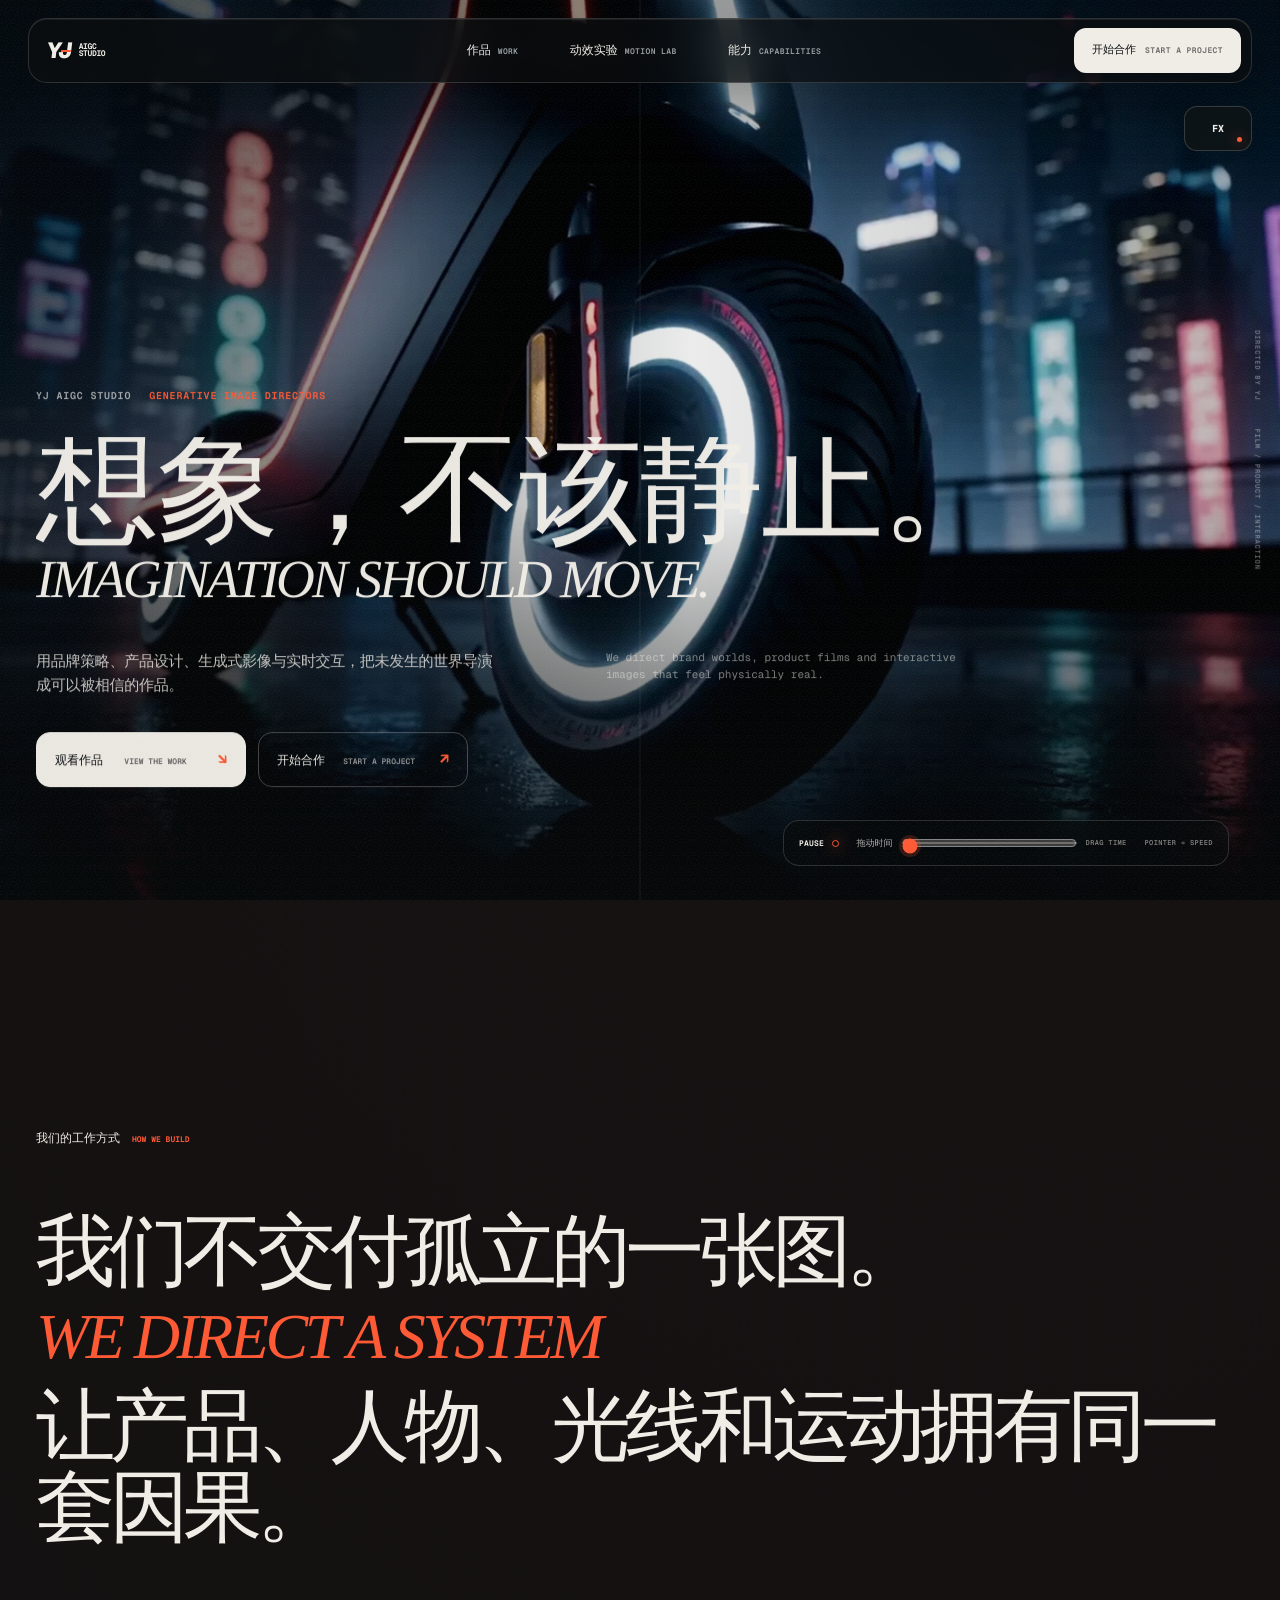
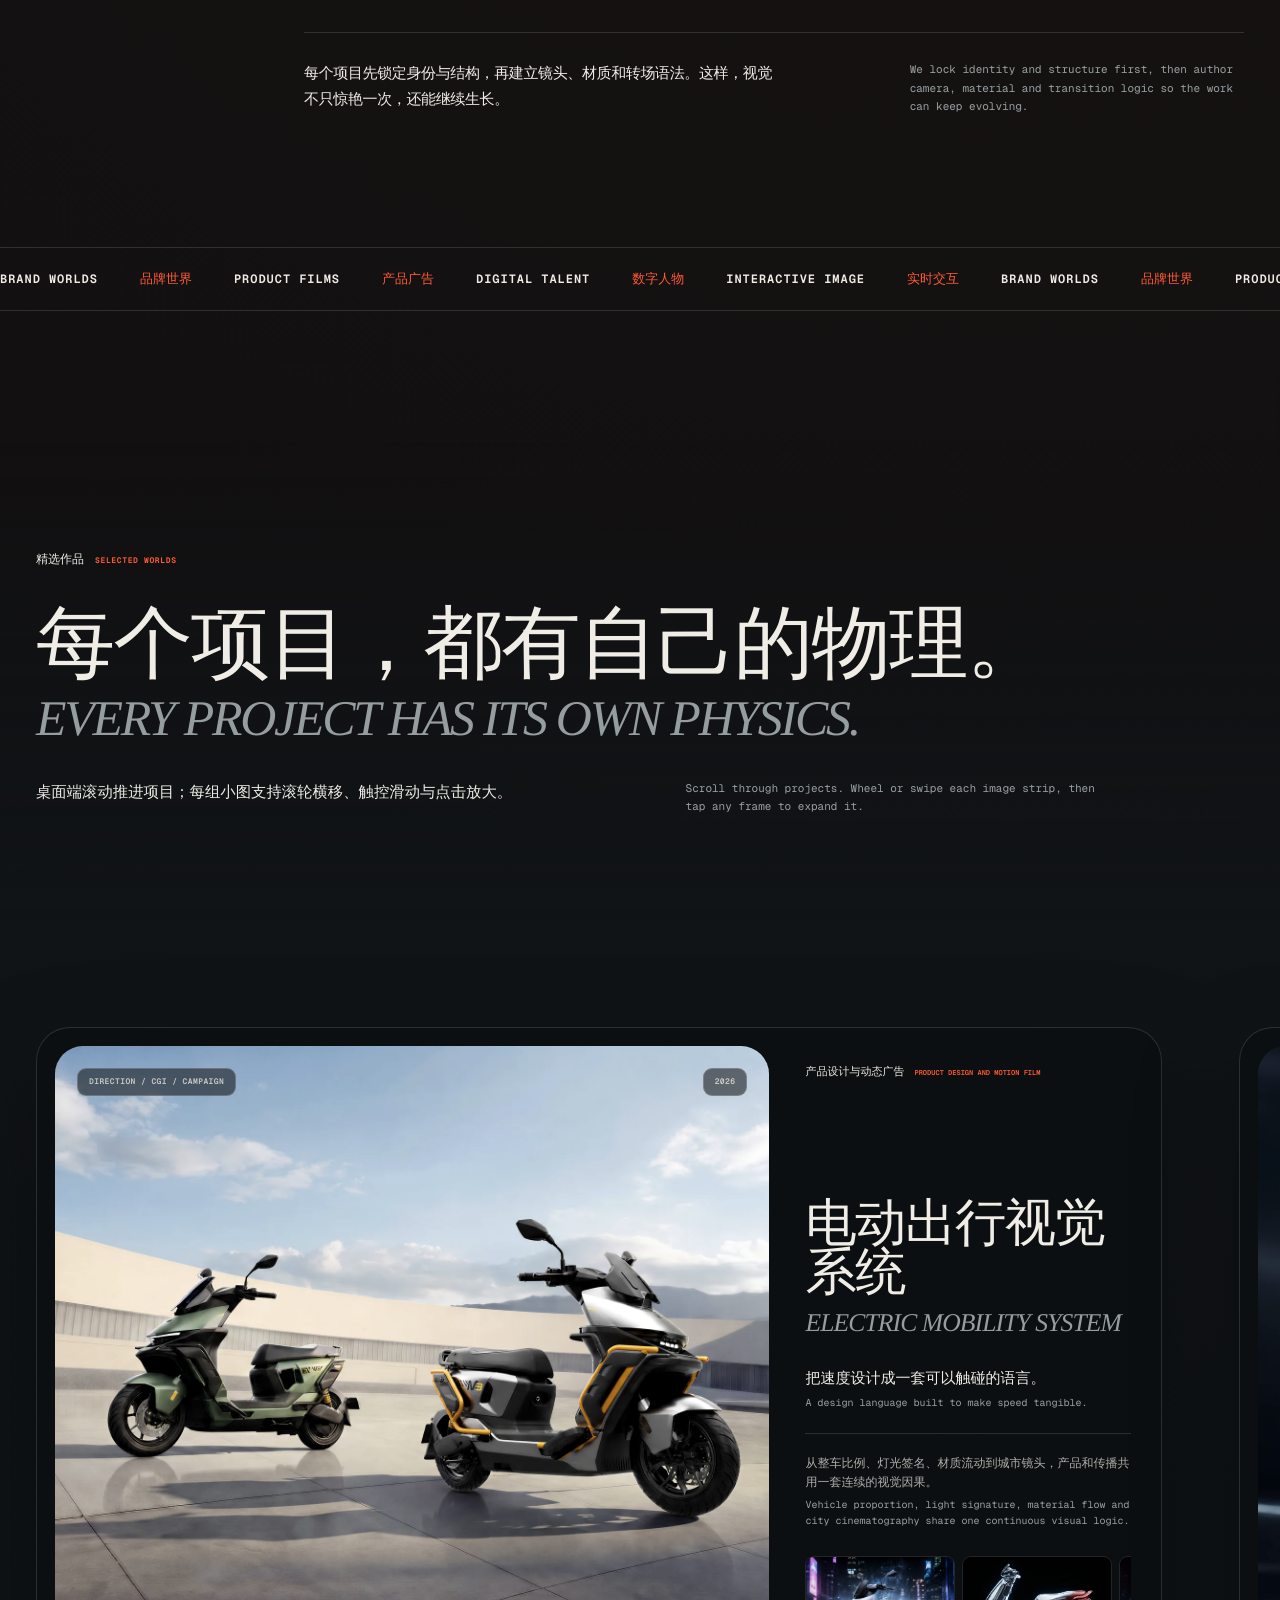
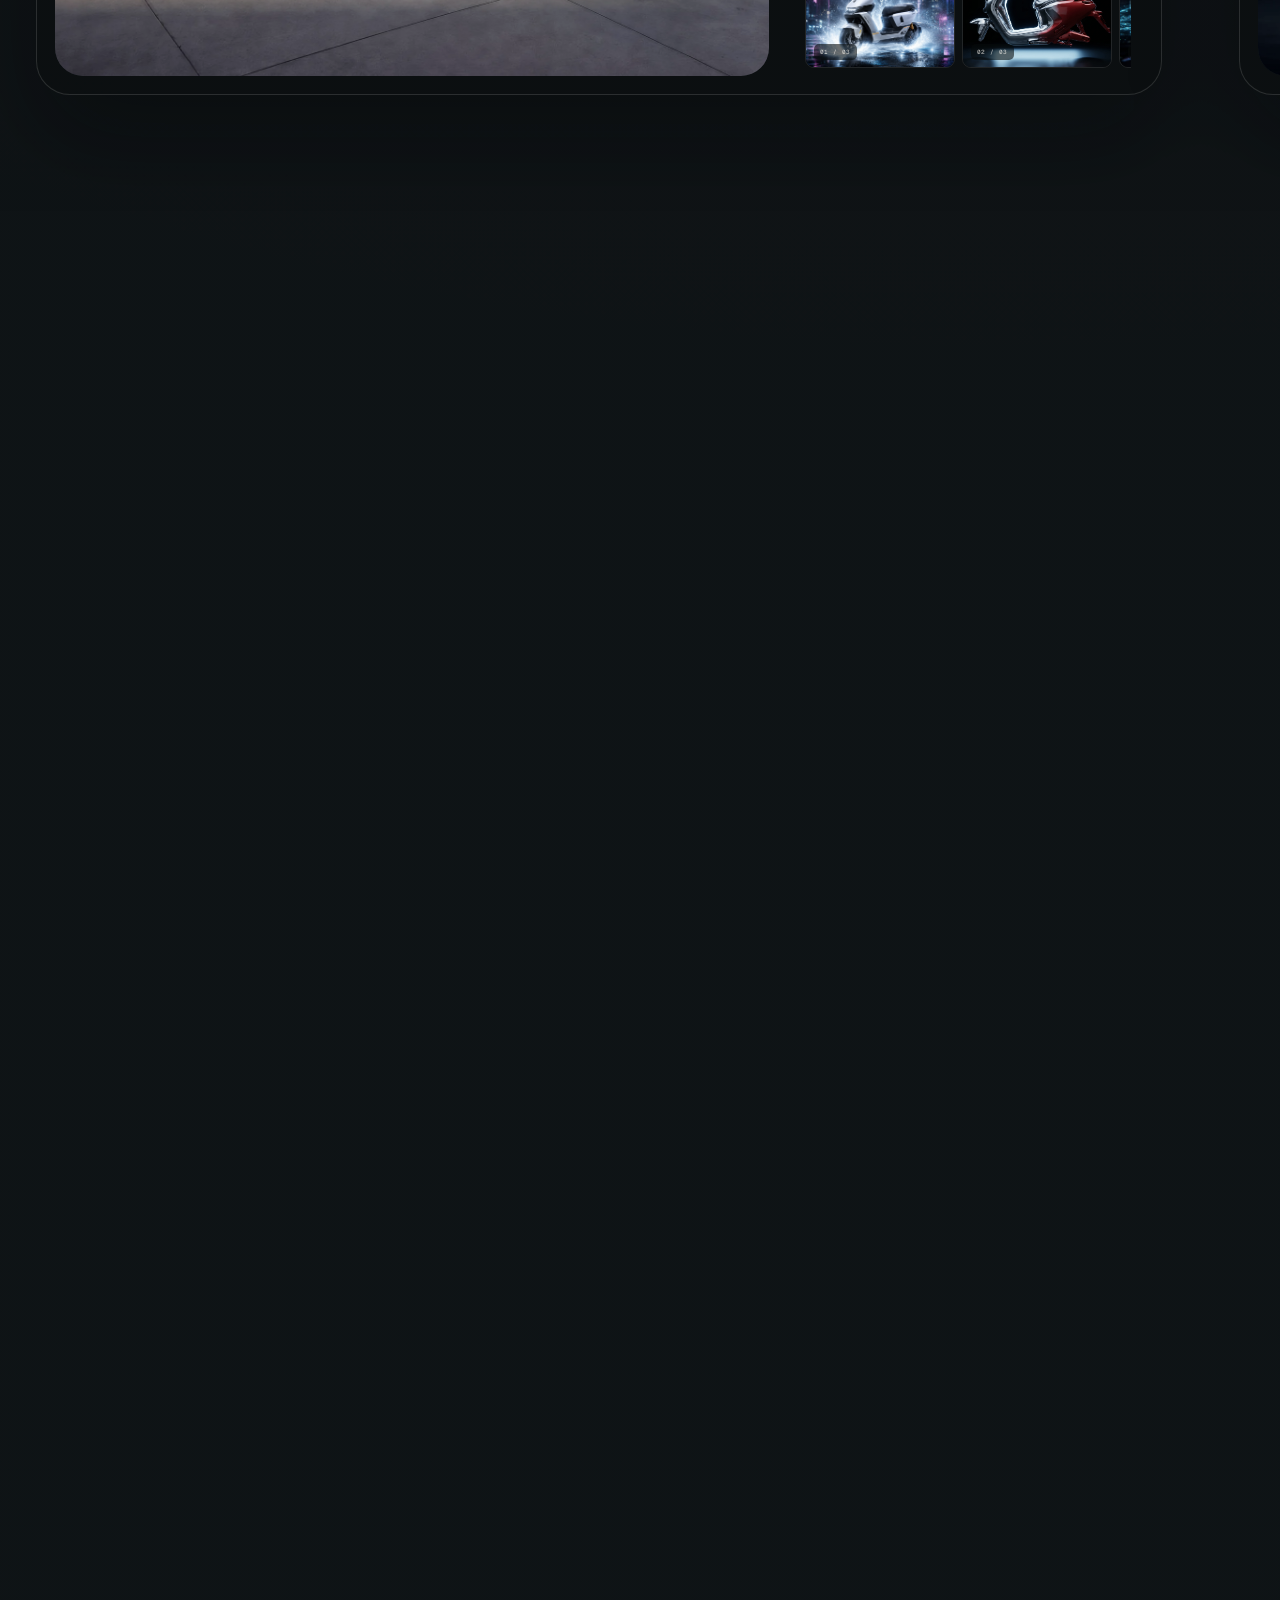
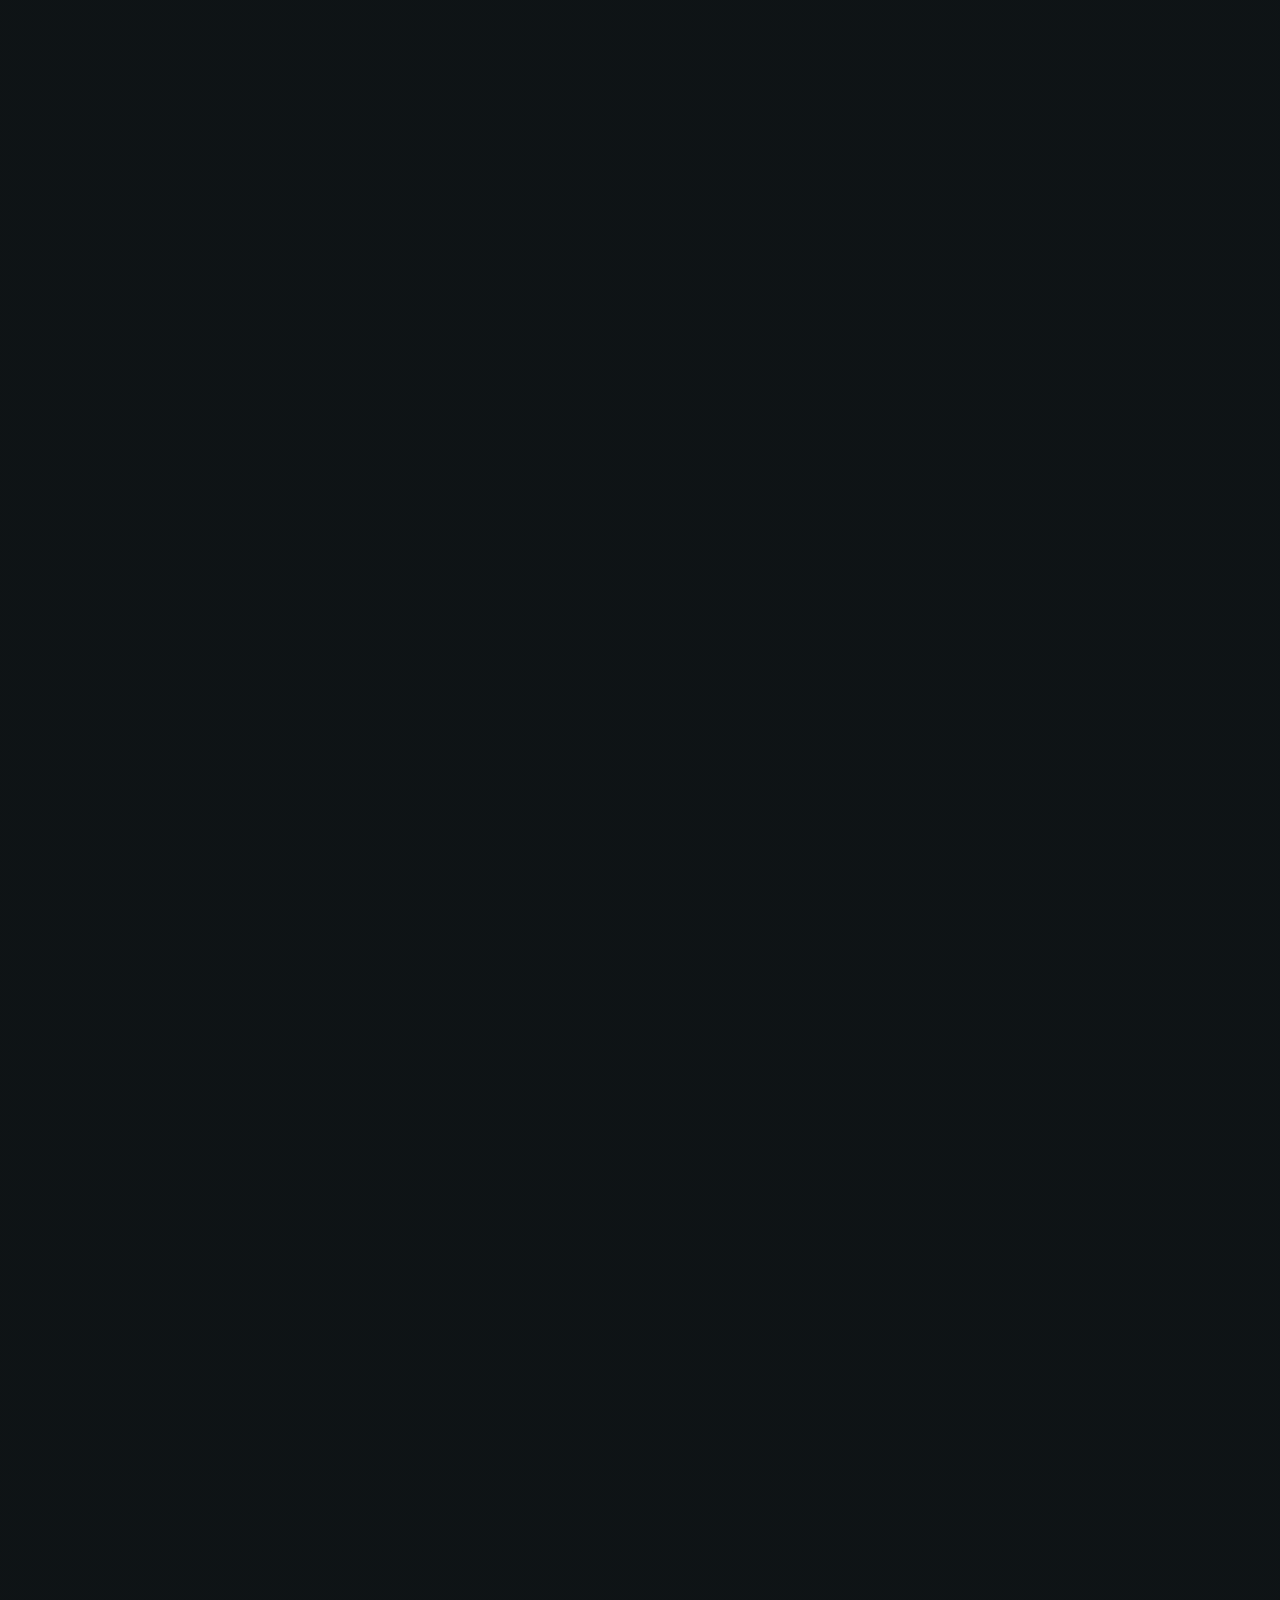
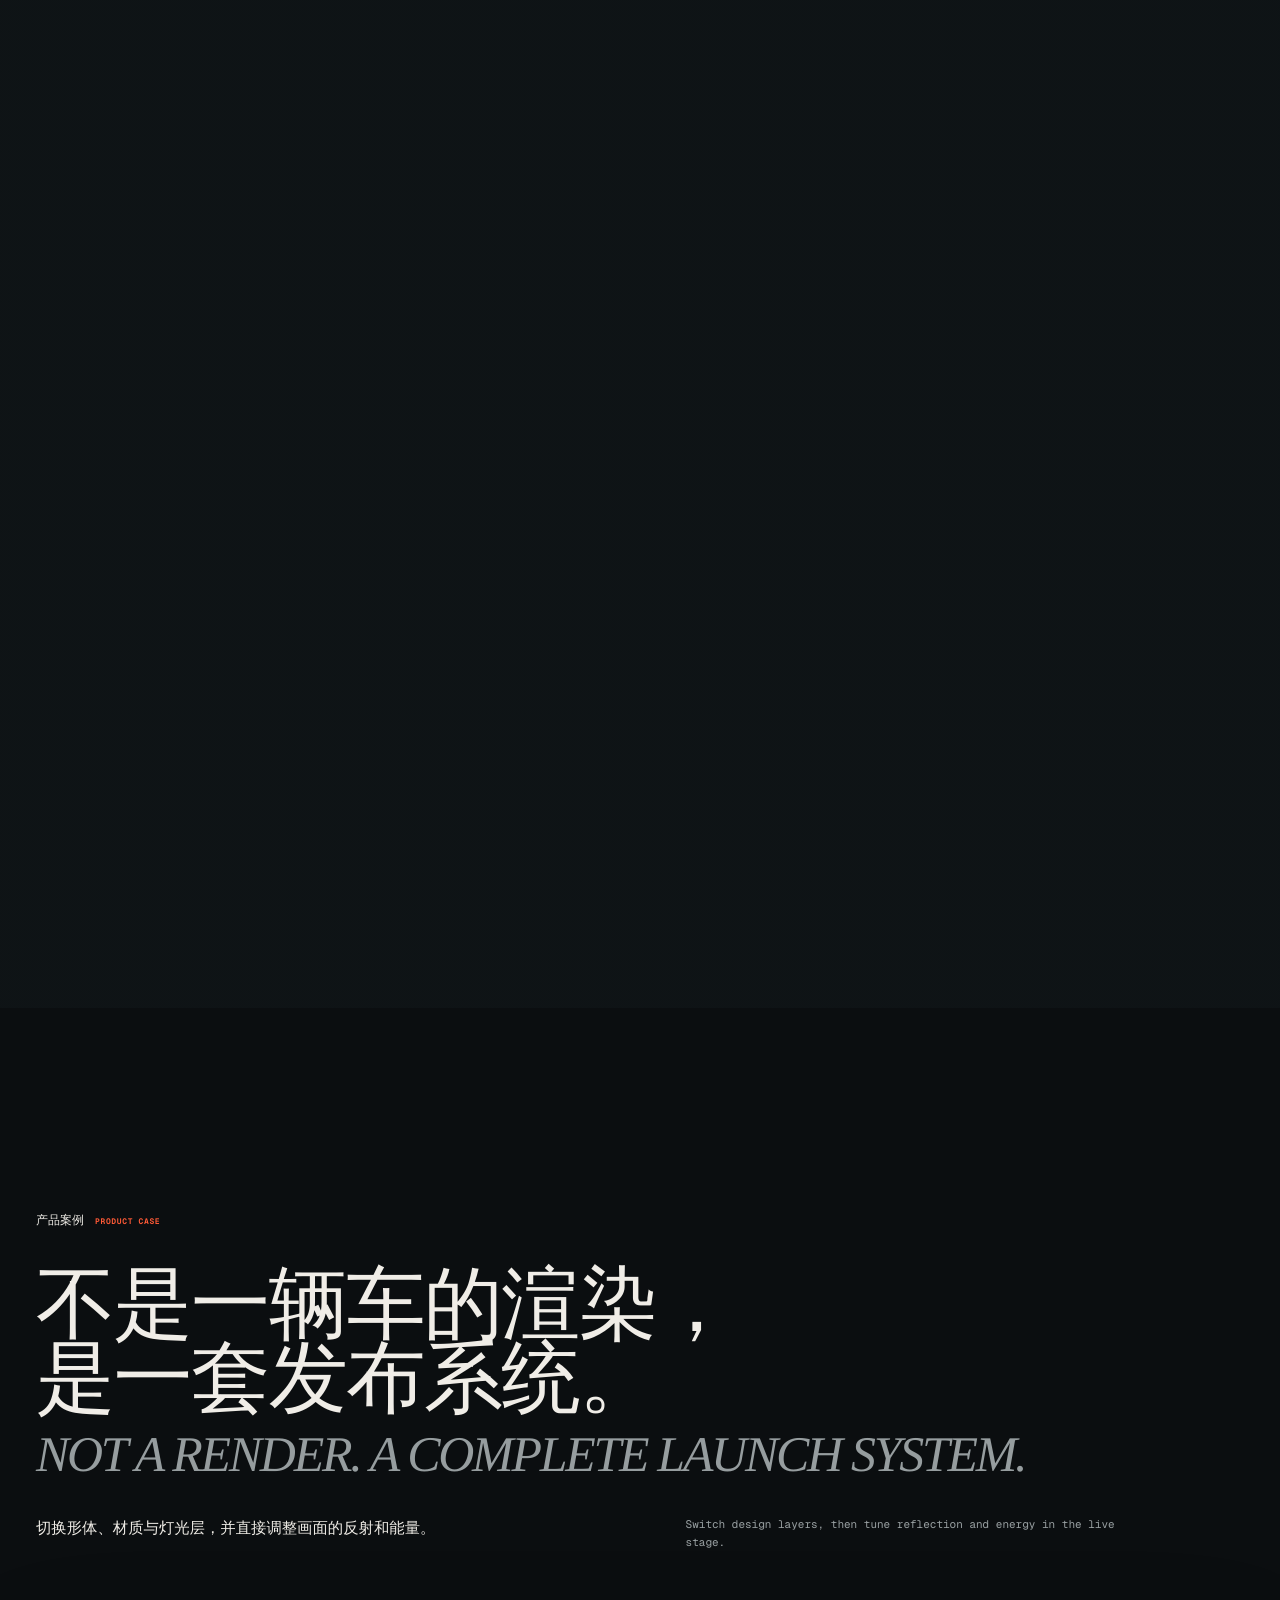
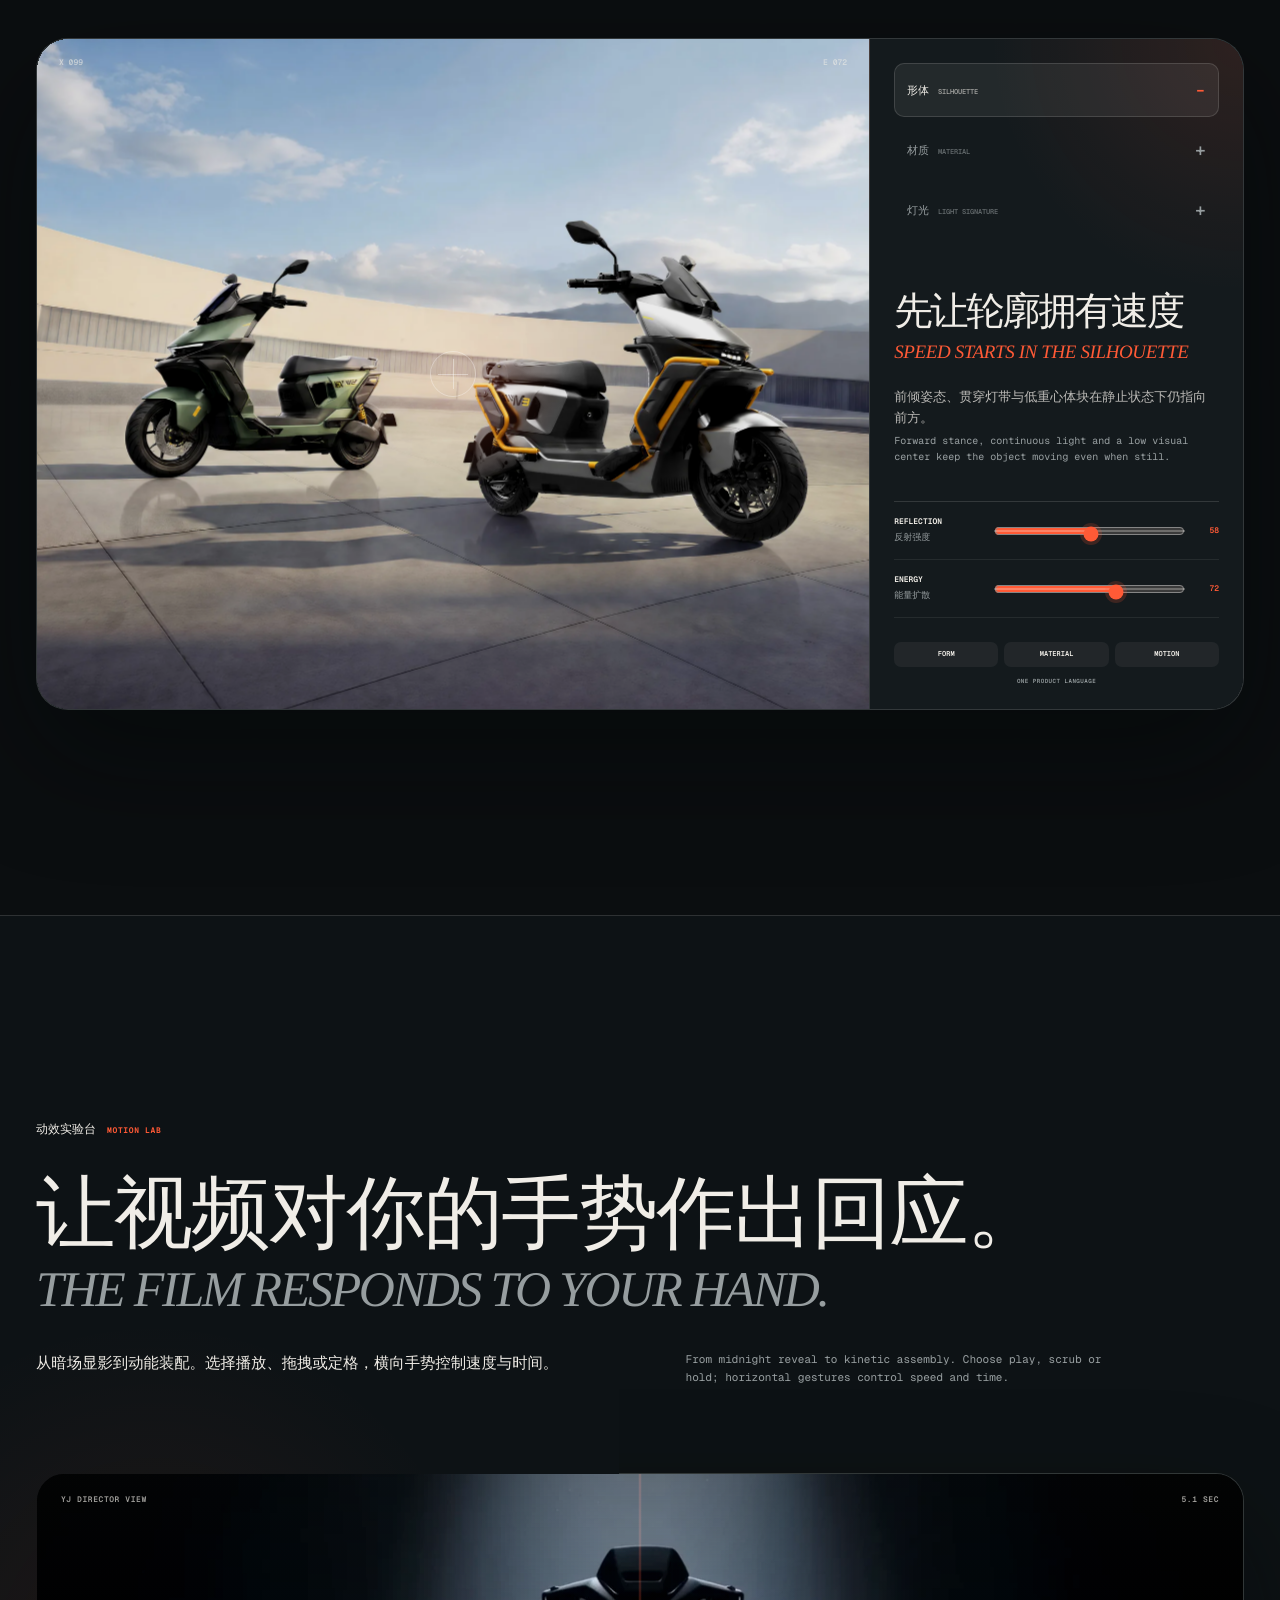
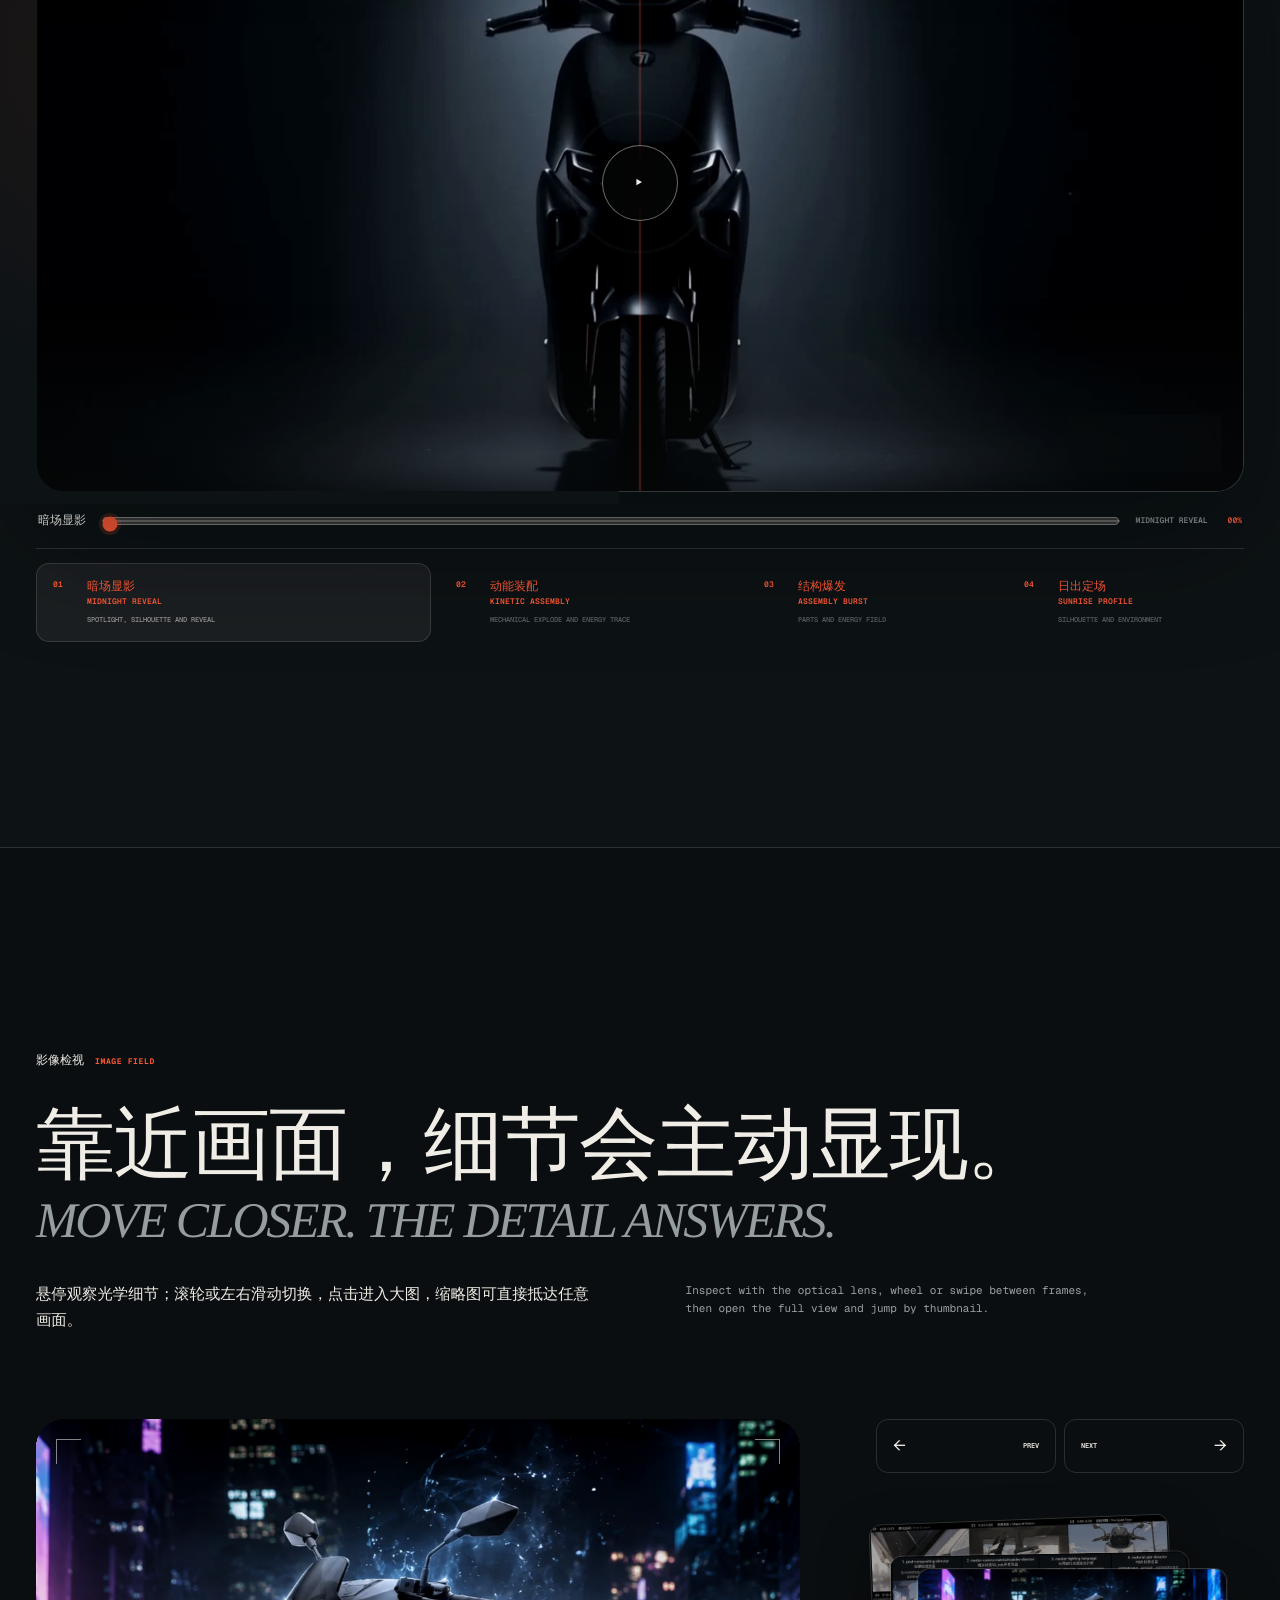
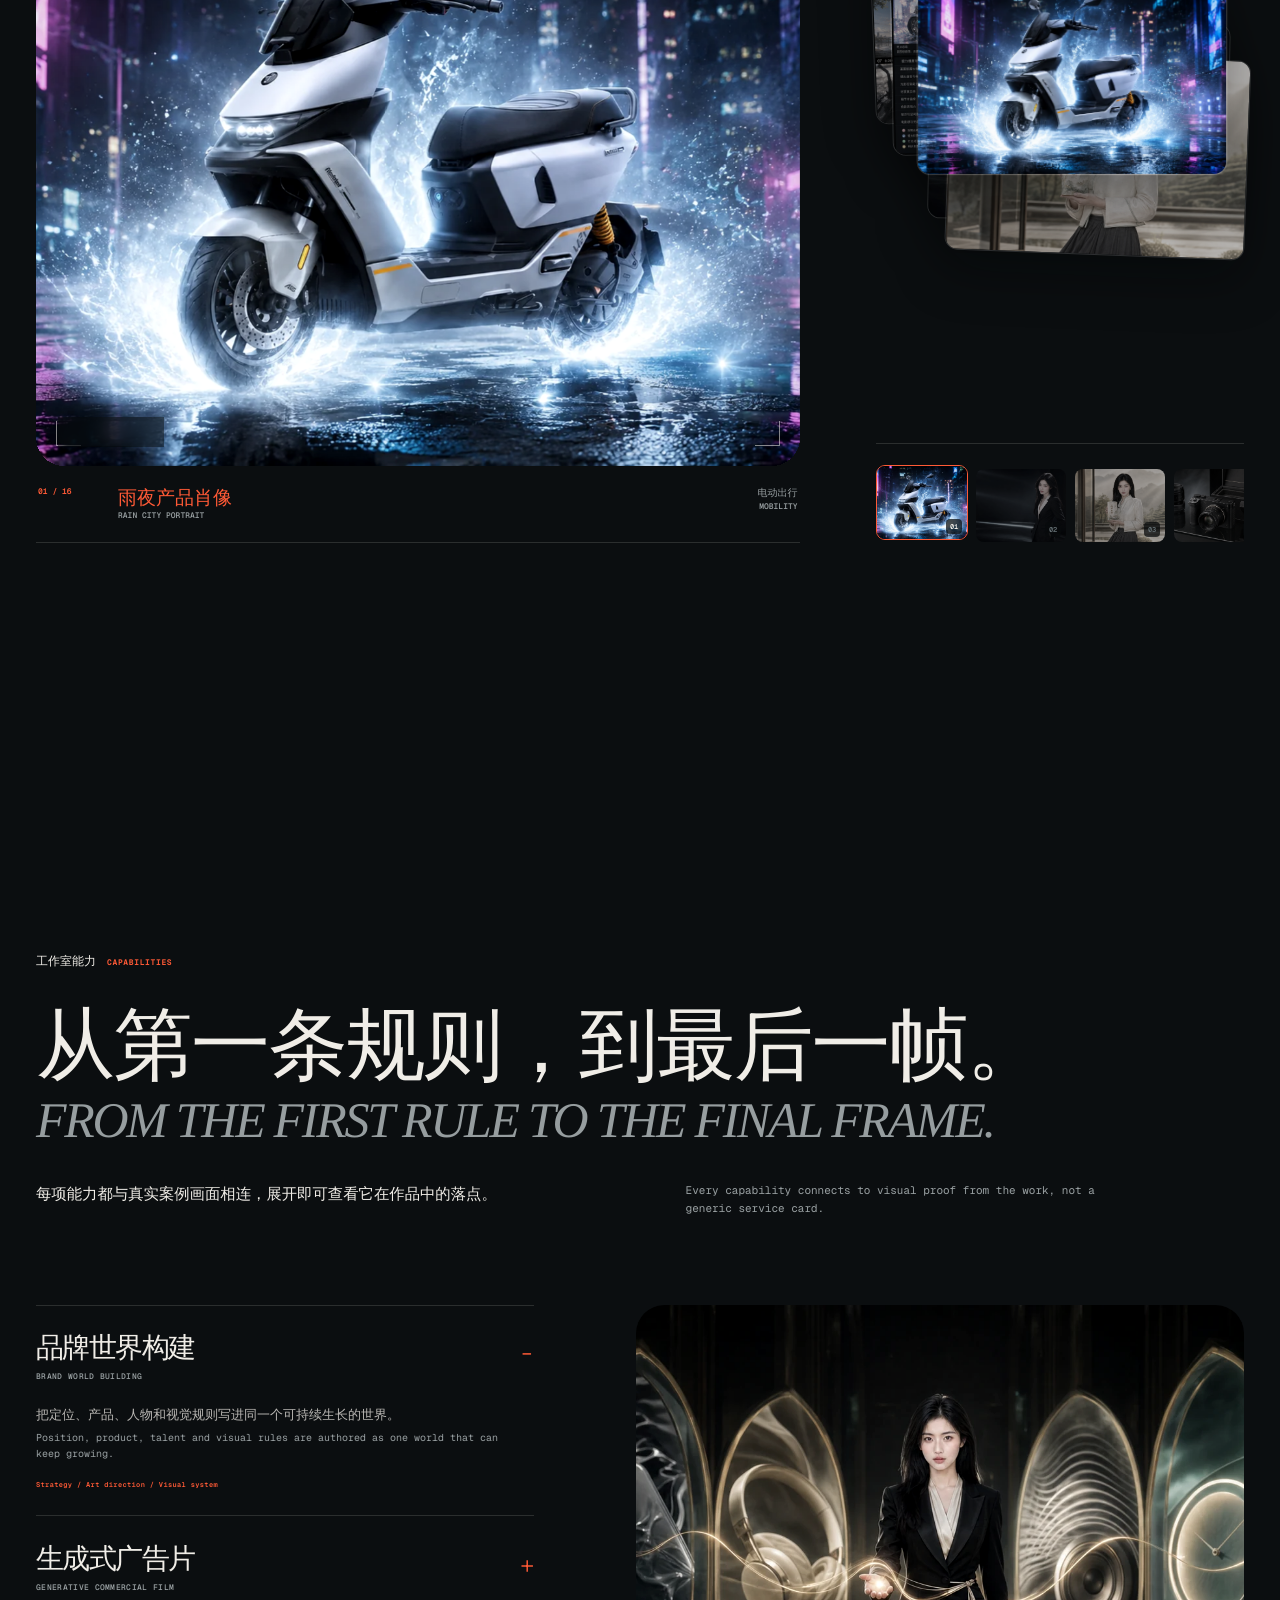
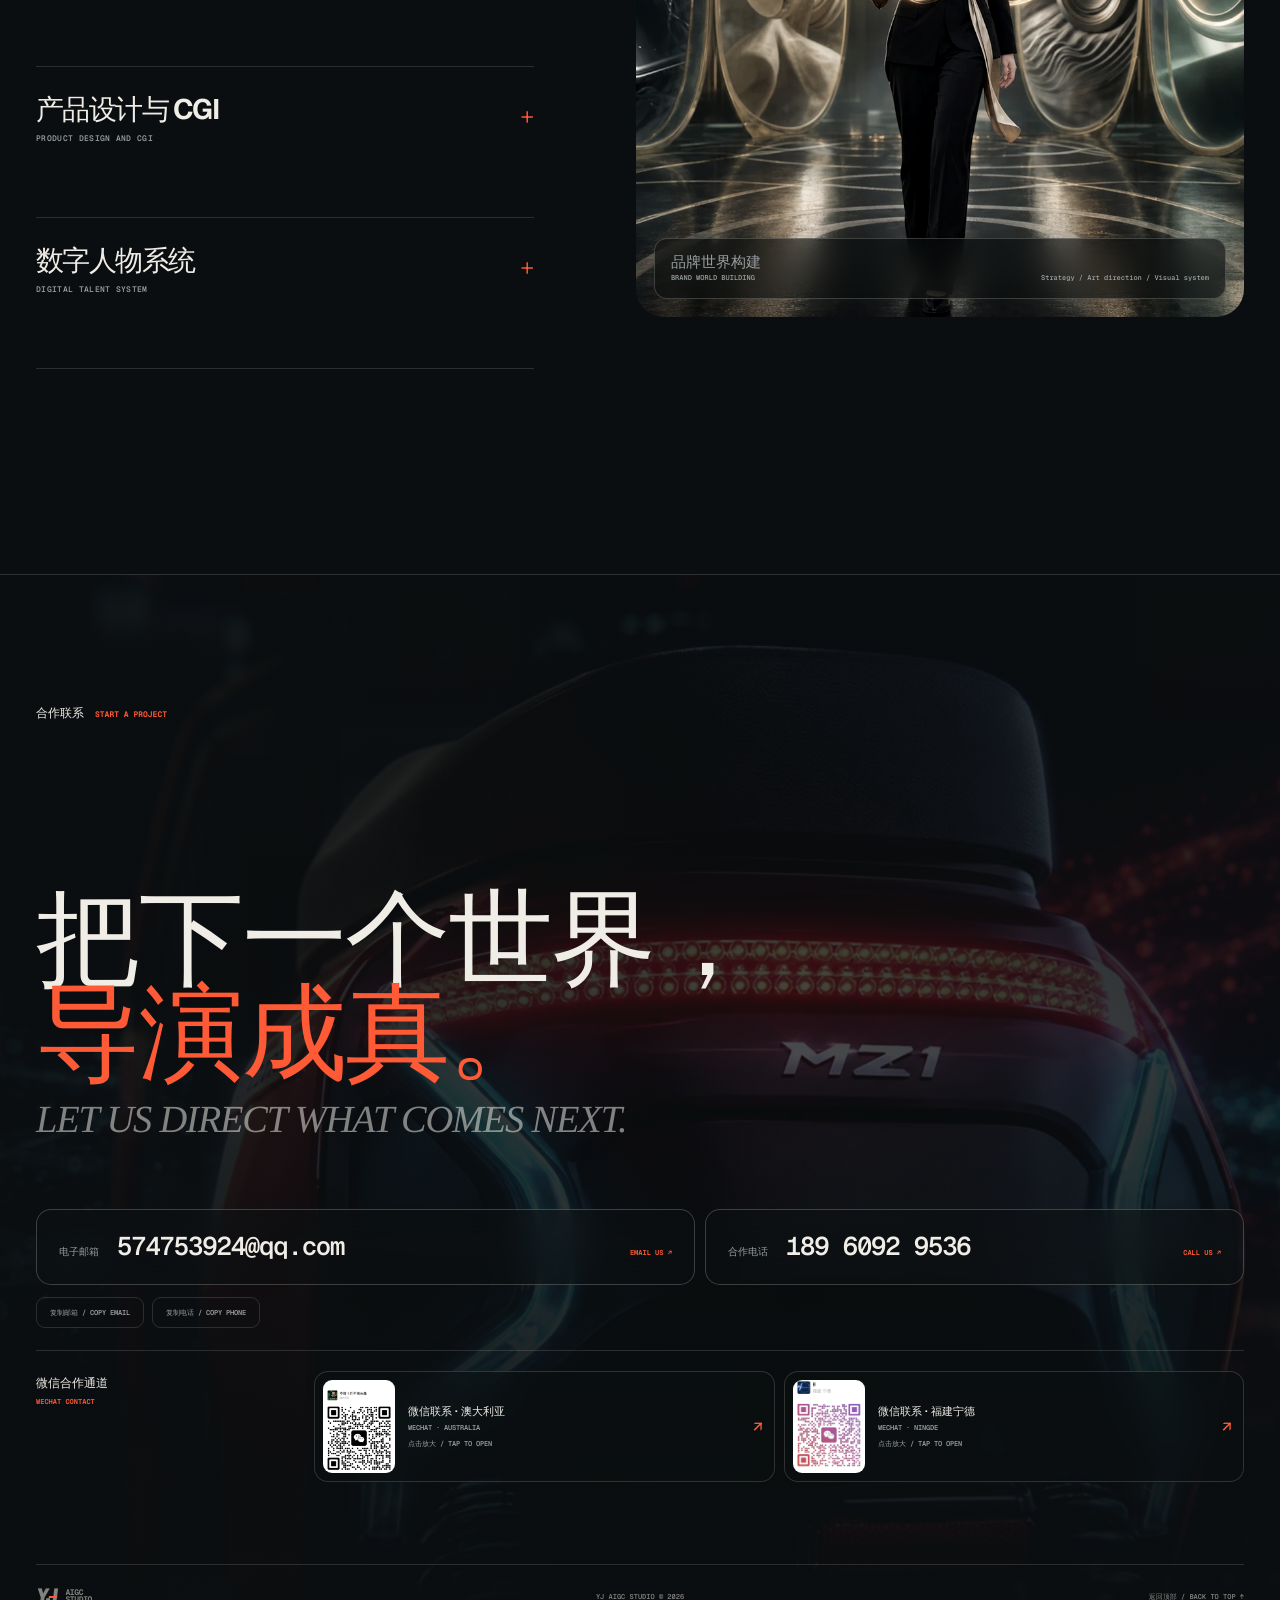
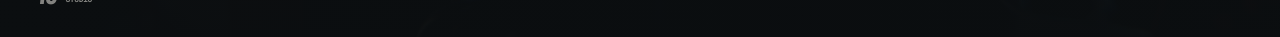
==== commit e7b6bd92: "Publish MZ3 cinematic motion release" ====
--- a/index.html
+++ b/index.html
@@ -10,14 +10,14 @@
     <meta property="og:description" content="A cinematic AI image studio for brand worlds, product films and interactive launch systems." />
     <meta property="og:type" content="website" />
     <meta property="og:url" content="https://yuan559.github.io/" />
-    <meta property="og:image" content="https://yuan559.github.io/release-20260803/assets/mobility-film/city-velocity-poster.webp" />
+    <meta property="og:image" content="https://yuan559.github.io/release-20260804-mz3/assets/mz3-motion/midnight-reveal-poster.webp" />
     <meta name="twitter:card" content="summary_large_image" />
     <link rel="canonical" href="https://yuan559.github.io/" />
-    <link rel="icon" href="/release-20260803/assets/mobility-film/tail-energy.webp" type="image/webp" />
-    <link rel="preload" href="/release-20260803/assets/mobility-film/city-velocity-poster.webp" as="image" type="image/webp" />
+    <link rel="icon" href="/release-20260804-mz3/assets/mobility-film/tail-energy.webp" type="image/webp" />
+    <link rel="preload" href="/release-20260804-mz3/assets/mobility-film/city-velocity-poster.webp" as="image" type="image/webp" />
     <title>YJ AI Film Studio | 让未见，成为可见</title>
-    <script type="module" crossorigin src="/release-20260803/assets/index-D7NEJ-iO.js"></script>
-    <link rel="stylesheet" crossorigin href="/release-20260803/assets/index-oF9RfG9r.css">
+    <script type="module" crossorigin src="/release-20260804-mz3/assets/index-DRC7I3nQ.js"></script>
+    <link rel="stylesheet" crossorigin href="/release-20260804-mz3/assets/index-ChUv1lBg.css">
   </head>
   <body>
     <div id="root"></div>
--- a/release-20260804-mz3/assets/index-ChUv1lBg.css
+++ b/release-20260804-mz3/assets/index-ChUv1lBg.css
@@ -0,0 +1 @@
+@font-face{font-family:YJ Sans;src:url(/release-20260804-mz3/assets/fonts/Geist-Variable.woff2) format("woff2");font-style:normal;font-weight:100 900;font-display:swap}@font-face{font-family:YJ Mono;src:url(/release-20260804-mz3/assets/fonts/GeistMono-Variable.woff2) format("woff2");font-style:normal;font-weight:100 900;font-display:swap}:root{color-scheme:dark;--canvas: #0b0e10;--canvas-soft: #101518;--surface: #141a1d;--surface-high: #1a2124;--ink: #f0ede7;--muted: #969d9f;--muted-deep: #657074;--signal: #ff5a36;--signal-soft: rgba(255, 90, 54, .14);--line: rgba(240, 237, 231, .14);--line-soft: rgba(240, 237, 231, .08);--shadow: rgba(3, 6, 7, .48);--shell: min(1440px, calc(100vw - 72px) );--user-motion: 1;--user-depth: .72;--user-grain: .42;--ease-out: cubic-bezier(.16, 1, .3, 1);--radius-stage: 28px;--radius-module: 16px;font-family:YJ Sans,Microsoft YaHei,sans-serif;font-synthesis:none;text-rendering:geometricPrecision;background:var(--canvas);color:var(--ink)}*{box-sizing:border-box}html{min-width:320px;scroll-behavior:auto;background:var(--canvas)}body{min-width:320px;min-height:100dvh;margin:0;overflow-x:hidden;background:radial-gradient(circle at 78% 4%,rgba(255,90,54,.055),transparent 26%),var(--canvas);color:var(--ink);-webkit-font-smoothing:antialiased}body.menu-open,body.viewer-open{overflow:hidden}button,a,input{font:inherit}button{border:0;padding:0;color:inherit;background:none;cursor:pointer}a{color:inherit;text-decoration:none}img,video,canvas{display:block;max-width:100%}img,video{object-fit:cover}::selection{background:var(--signal);color:#17100d}:focus-visible{outline:2px solid var(--signal);outline-offset:4px}.app{position:relative;isolation:isolate;min-height:100dvh;overflow:clip}.app:after{position:fixed;inset:0;z-index:95;content:"";pointer-events:none;opacity:calc(var(--user-grain) * .075);mix-blend-mode:screen;background-image:repeating-radial-gradient(circle at 18% 32%,rgba(255,255,255,.75) 0 .45px,transparent .7px 3px),repeating-radial-gradient(circle at 76% 68%,rgba(255,255,255,.5) 0 .35px,transparent .7px 4px);background-size:11px 13px,17px 19px}.page-shell{width:var(--shell);margin-inline:auto}.skip-link{position:fixed;top:12px;left:12px;z-index:200;padding:12px 16px;border-radius:10px;background:var(--signal);color:#17100d;font:700 11px/1 YJ Mono,monospace;transform:translateY(-140%);transition:transform .25s ease}.skip-link:focus{transform:translateY(0)}.neural-field{position:fixed;inset:0;z-index:-1;opacity:calc(.22 * var(--user-depth));pointer-events:none}.site-progress{position:fixed;inset:0 0 auto;z-index:120;height:2px;pointer-events:none}.site-progress__bar{display:block;width:100%;height:100%;background:var(--signal);transform:scaleX(0);transform-origin:left center}.dual-copy{display:flex;flex-direction:column;gap:5px}.dual-copy__zh,.dual-copy__en{display:block}.studio-mark{display:inline-flex;align-items:center;gap:10px;flex:0 0 auto}.studio-mark__letters{position:relative;display:flex;align-items:center;height:30px;font-size:26px;font-weight:860;line-height:.82;letter-spacing:-.16em;transform:skew(-7deg)}.studio-mark__letters:after{position:absolute;inset:45% -2px auto 1px;height:2px;content:"";background:var(--signal);transform:scaleX(.42);transform-origin:right}.studio-mark__letters i{font-style:normal}.studio-mark__name{font:660 8px/.86 YJ Mono,monospace;letter-spacing:-.045em}.studio-mark--compact .studio-mark__letters{height:24px;font-size:22px}.site-header{position:fixed;inset:18px 28px auto;z-index:110}.site-header__bar{display:grid;grid-template-columns:1fr auto 1fr;align-items:center;min-height:62px;padding:8px 10px 8px 18px;border:1px solid rgba(240,237,231,.16);border-radius:19px;background:#0b0e10bd;box-shadow:0 18px 60px #03060747,inset 0 1px #ffffff14;backdrop-filter:blur(22px) saturate(1.16);-webkit-backdrop-filter:blur(22px) saturate(1.16)}.site-header__nav{display:flex;align-items:center;gap:clamp(28px,4vw,68px)}.site-header__nav a{position:relative;display:flex;align-items:baseline;gap:7px;padding:15px 0}.site-header__nav a:after{position:absolute;inset:auto 0 8px;height:1px;content:"";background:var(--signal);transform:scaleX(0);transform-origin:right;transition:transform .36s var(--ease-out)}.site-header__nav a:hover:after,.site-header__nav a:focus-visible:after{transform:scaleX(1);transform-origin:left}.site-header__nav span{font-size:12px;font-weight:680}.site-header__nav small,.site-header__contact small{color:var(--muted);font:620 8px/1 YJ Mono,monospace;letter-spacing:.05em}.site-header__contact{justify-self:end;display:flex;align-items:baseline;gap:9px;padding:15px 18px;border-radius:12px;background:var(--ink);color:var(--canvas)}.site-header__contact span{font-size:11px;font-weight:720}.site-header__contact small{color:#0b0e1094}.site-header__menu,.site-menu{display:none}.hero{position:relative;min-height:100dvh;overflow:hidden;background:#101518}.hero-film{--film-x: 0;--film-y: 0;--film-rx: 0;--film-ry: 0;position:absolute;inset:0;overflow:hidden;background:#11171a;perspective:1400px;touch-action:pan-y}.hero-film video{width:calc(100% + 42px);height:calc(100% + 32px);margin:-16px -21px;filter:saturate(.88) contrast(1.12);transform:translate3d(calc(var(--film-x) * 1px),calc(var(--film-y) * 1px),0) rotateX(calc(var(--film-rx) * 1deg)) rotateY(calc(var(--film-ry) * 1deg)) scale(1.035);transform-origin:center;will-change:transform,filter}.hero-film__veil{position:absolute;inset:0;pointer-events:none;background:linear-gradient(180deg,rgba(6,9,10,.34),transparent 24%,transparent 56%,rgba(6,9,10,.9) 100%),linear-gradient(90deg,#06090ab8,#06090a14 54%,#06090a47)}.hero-film__optics{position:absolute;inset:0;pointer-events:none;opacity:calc(.66 * var(--user-depth));background:radial-gradient(circle at calc(50% + var(--film-x) * 1.6px) calc(50% + var(--film-y) * 1.6px),transparent 0 8%,rgba(255,255,255,.035) 8.2%,transparent 8.8% 18%,rgba(255,90,54,.05) 18.2%,transparent 19%),linear-gradient(90deg,transparent 49.92%,rgba(255,255,255,.15) 50%,transparent 50.08%);mix-blend-mode:screen}.hero-film__hud{position:absolute;right:clamp(28px,4vw,68px);bottom:34px;z-index:2;display:grid;grid-template-columns:auto minmax(180px,270px) auto;align-items:center;gap:18px;padding:13px 15px;border:1px solid rgba(240,237,231,.16);border-radius:var(--radius-module);background:#090c0da3;backdrop-filter:blur(18px);-webkit-backdrop-filter:blur(18px)}.film-toggle{display:flex;align-items:center;gap:8px;color:var(--ink);font:650 8px/1 YJ Mono,monospace}.film-toggle i{width:7px;height:7px;border:1px solid var(--signal);border-radius:50%;box-shadow:0 0 16px #ff5a369e}.film-progress{display:grid;grid-template-columns:auto 1fr auto;align-items:center;gap:9px;color:#f0ede7b8;font-size:9px}.film-progress small,.film-rate{font:580 7px/1 YJ Mono,monospace;color:#f0ede785;letter-spacing:.05em}input[type=range]{min-width:0;height:18px;margin:0;background:transparent;accent-color:var(--signal)}input[type=range]::-webkit-slider-runnable-track{height:2px;background:#f0ede747}input[type=range]::-webkit-slider-thumb{width:10px;height:10px;margin-top:-4px;border:0;border-radius:50%;background:var(--signal);box-shadow:0 0 0 3px #ff5a362e;-webkit-appearance:none}.hero__content{position:relative;z-index:2;display:flex;flex-direction:column;justify-content:flex-end;min-height:100dvh;padding-top:118px;padding-bottom:clamp(112px,13vh,148px);pointer-events:none}.hero__content a{pointer-events:auto}.hero__eyebrow{display:flex;gap:18px;margin-bottom:clamp(24px,4vh,52px);color:#f0ede7ad;font:620 10px/1 YJ Mono,monospace;letter-spacing:.08em}.hero__eyebrow span:last-child{color:var(--signal)}.hero h1{max-width:1180px;margin:0;overflow:hidden;font-weight:810;line-height:.82;letter-spacing:-.085em;text-wrap:balance}.hero h1 span{display:block;font-size:clamp(68px,9.6vw,154px)}.hero h1 em{display:block;margin-top:16px;color:var(--ink);font:italic 400 clamp(26px,4.2vw,66px)/.95 Georgia,serif;letter-spacing:-.055em}.hero__content>p{display:grid;grid-template-columns:minmax(260px,470px) minmax(220px,370px);gap:clamp(28px,8vw,120px);max-width:940px;margin:clamp(26px,5vh,52px) 0 0;color:#f0ede7d1;font-size:clamp(14px,1.18vw,18px);line-height:1.6;letter-spacing:-.025em}.hero__content>p small{color:#f0ede785;font:420 11px/1.55 YJ Mono,monospace;letter-spacing:0}.hero__actions{display:flex;align-items:center;gap:12px;margin-top:34px}.hero-cta{display:grid;grid-template-columns:auto auto auto;align-items:baseline;gap:12px;min-width:210px;padding:17px 18px;border:1px solid rgba(240,237,231,.28);border-radius:14px;backdrop-filter:blur(12px);-webkit-backdrop-filter:blur(12px);transition:color .28s ease,background .28s ease,border-color .28s ease}.hero-cta span{font-size:12px;font-weight:720}.hero-cta small{font:620 8px/1 YJ Mono,monospace;color:currentColor;opacity:.6}.hero-cta b{justify-self:end;color:var(--signal);font-size:15px}.hero-cta--primary{border-color:var(--ink);background:var(--ink);color:var(--canvas)}.hero-cta--primary:hover,.hero-cta--ghost:hover{border-color:var(--signal);background:var(--signal);color:#17100d}.hero-cta--primary:hover b,.hero-cta--ghost:hover b{color:#17100d}.hero__edge-copy{position:absolute;top:50%;right:23px;z-index:2;display:flex;align-items:center;gap:28px;color:#f0ede76e;font:580 7px/1 YJ Mono,monospace;letter-spacing:.12em;transform:translate(50%,-50%) rotate(90deg);transform-origin:center}.motion-console{position:fixed;right:20px;top:98px;z-index:116;width:320px;min-height:280px;pointer-events:none}.motion-console__panel{position:absolute;inset:0;padding:18px;border:1px solid rgba(240,237,231,.18);border-radius:18px;background:#0f1416eb;box-shadow:0 28px 80px #03060775,inset 0 1px #ffffff12;backdrop-filter:blur(22px) saturate(1.1);-webkit-backdrop-filter:blur(22px) saturate(1.1);clip-path:inset(0 0 78% 66% round 18px);opacity:1;pointer-events:none;transition:opacity .24s ease,transform .42s var(--ease-out)}.motion-console:not(.is-open) .motion-console__panel{opacity:0;transform:translateY(8px) scale(.97)}.motion-console.is-open .motion-console__panel{opacity:1;transform:none;pointer-events:auto}.motion-console__head{display:flex;align-items:center;justify-content:space-between;padding-bottom:18px;border-bottom:1px solid var(--line)}.motion-console__head>span{display:flex;align-items:baseline;gap:8px}.motion-console__head b,.motion-console label b{font:650 9px/1 YJ Mono,monospace;letter-spacing:.06em}.motion-console__head small,.motion-console label small{color:var(--muted);font-size:9px}.motion-console__head button{color:var(--muted);font:600 7px/1 YJ Mono,monospace}.motion-console label{display:grid;grid-template-columns:90px 1fr 25px;align-items:center;gap:9px;min-height:52px;border-bottom:1px solid var(--line-soft)}.motion-console label>span{display:flex;flex-direction:column;gap:4px}.motion-console output{text-align:right;color:var(--signal);font:600 8px/1 YJ Mono,monospace}.calm-toggle{display:flex;align-items:center;justify-content:space-between;width:100%;margin-top:14px;padding:12px;border-radius:11px;background:#f0ede70f;font:620 8px/1 YJ Mono,monospace;transition:background .3s ease,color .3s ease}.calm-toggle.is-active{background:var(--signal);color:#17100d}.calm-toggle small{color:currentColor;opacity:.6}.motion-console__trigger{position:absolute;top:8px;right:8px;display:flex;align-items:center;justify-content:center;width:68px;height:45px;border:1px solid rgba(240,237,231,.18);border-radius:13px;background:#0f1416db;box-shadow:0 12px 40px #03060742;font:720 10px/1 YJ Mono,monospace;pointer-events:auto}.motion-console__trigger i{position:absolute;right:9px;bottom:8px;width:5px;height:5px;border-radius:50%;background:var(--signal);box-shadow:0 0 13px #ff5a36bf}.section-title{display:flex;flex-direction:column;align-items:flex-start;max-width:1120px}.section-title__kicker{flex-direction:row;align-items:baseline;gap:11px;margin-bottom:38px}.section-title__kicker .dual-copy__zh{font-size:12px;font-weight:680}.section-title__kicker .dual-copy__en{color:var(--signal);font:650 8px/1 YJ Mono,monospace;letter-spacing:.08em}.section-title h2{margin:0;max-width:1050px;font-weight:780;line-height:.93;letter-spacing:-.075em;text-wrap:balance}.section-title h2 span{display:block;font-size:clamp(48px,6.2vw,98px)}.section-title h2 em{display:block;margin-top:16px;color:var(--muted);font:italic 400 clamp(25px,3.9vw,58px)/.98 Georgia,serif;letter-spacing:-.045em}.section-title__body{display:grid;grid-template-columns:minmax(260px,560px) minmax(220px,430px);gap:clamp(28px,7vw,110px);margin-top:36px}.section-title__body .dual-copy__zh{font-size:clamp(14px,1.2vw,17px);line-height:1.65}.section-title__body .dual-copy__en{color:var(--muted);font:420 11px/1.65 YJ Mono,monospace}.manifesto{position:relative;padding:clamp(150px,18vw,270px) 0 130px}.manifesto__lead{max-width:1180px}.manifesto__kicker{flex-direction:row;align-items:baseline;gap:12px;margin-bottom:64px}.manifesto__kicker .dual-copy__zh{font-size:12px;font-weight:700}.manifesto__kicker .dual-copy__en{color:var(--signal);font:650 8px/1 YJ Mono,monospace}.manifesto__statement{margin:0;font-size:clamp(46px,6.2vw,96px);font-weight:680;line-height:1.02;letter-spacing:-.072em}.manifesto__statement span,.manifesto__statement em{display:block}.manifesto__statement em{margin:13px 0 17px;color:var(--signal);font:italic 400 clamp(30px,5vw,76px)/1 Georgia,serif;letter-spacing:-.055em}.manifesto__foot{display:grid;grid-template-columns:minmax(0,1fr) minmax(0,.7fr);gap:10vw;max-width:940px;margin:84px 0 0 auto;padding-top:28px;border-top:1px solid var(--line)}.manifesto__foot p{margin:0;font-size:15px;line-height:1.7;letter-spacing:-.025em}.manifesto__foot p:last-child{color:var(--muted);font:420 11px/1.68 YJ Mono,monospace;letter-spacing:0}.manifesto__marquee{width:100vw;margin:130px 0 0 calc((100vw - var(--shell)) / -2);overflow:hidden;border-block:1px solid var(--line)}.manifesto__marquee div{display:flex;align-items:center;gap:42px;width:max-content;padding:22px 0;animation:marquee 28s linear infinite}.manifesto__marquee span{font:620 12px/1 YJ Mono,monospace;letter-spacing:.08em}.manifesto__marquee i{color:var(--signal);font-size:13px;font-style:normal}@keyframes marquee{to{transform:translate(-50%)}}.work{position:relative;padding-top:110px;background:linear-gradient(180deg,transparent,rgba(16,21,24,.78) 9%,rgba(16,21,24,.78) 100%)}.work__heading{padding-bottom:94px}.work__pin{height:100dvh;overflow:hidden}.work__track{display:flex;align-items:center;gap:clamp(58px,6vw,104px);width:max-content;min-height:100dvh;padding-inline:max(36px,calc((100vw - min(1440px,calc(100vw - 72px)))/2));will-change:transform}.work-card{display:grid;grid-template-columns:minmax(620px,1.48fr) minmax(330px,.7fr);gap:36px;width:min(88vw,1390px);min-height:74dvh;padding:18px;border:1px solid var(--line);border-radius:calc(var(--radius-stage) + 6px);background:#0b0e10ad;box-shadow:0 42px 100px #03060759}.work-card__media{--card-x: 50%;--card-y: 50%;--card-rx: 0deg;--card-ry: 0deg;position:relative;min-height:calc(74dvh - 36px);overflow:hidden;border-radius:var(--radius-stage);background:var(--surface-high);transform:perspective(1400px) rotateX(var(--card-rx)) rotateY(var(--card-ry));transition:transform .55s var(--ease-out);will-change:transform}.work-card__media img,.work-card__media video{width:100%;height:100%;filter:saturate(.86) contrast(1.04);transform:scale(1.025);transition:transform 1s var(--ease-out),filter .65s ease}.work-card__media:hover img,.work-card__media:hover video{filter:saturate(1.02) contrast(1.06);transform:scale(1.07)}.work-card__spotlight{position:absolute;inset:0;pointer-events:none;opacity:0;background:radial-gradient(circle at var(--card-x) var(--card-y),rgba(255,255,255,.19),transparent 22%);mix-blend-mode:screen;transition:opacity .4s ease}.work-card__media:hover .work-card__spotlight{opacity:calc(.9 * var(--user-depth))}.work-card__signal,.work-card__year{position:absolute;z-index:2;top:22px;padding:9px 11px;border:1px solid rgba(240,237,231,.22);border-radius:9px;background:#080b0c8a;color:#f0ede7c2;backdrop-filter:blur(10px);-webkit-backdrop-filter:blur(10px);font:610 8px/1 YJ Mono,monospace;letter-spacing:.05em}.work-card__signal{left:22px}.work-card__year{right:22px}.work-card__copy{display:flex;flex-direction:column;min-width:0;padding:19px 12px 8px 0}.work-card__kind{flex-direction:row;gap:10px;align-items:baseline}.work-card__kind .dual-copy__zh{font-size:11px;font-weight:680}.work-card__kind .dual-copy__en{color:var(--signal);font:600 7px/1 YJ Mono,monospace}.work-card h3{margin:auto 0 0;font-weight:750;line-height:.96;letter-spacing:-.072em}.work-card h3 span,.work-card h3 em{display:block}.work-card h3 span{font-size:clamp(40px,4vw,68px)}.work-card h3 em{margin-top:13px;color:var(--muted);font:italic 400 clamp(20px,2vw,30px)/1 Georgia,serif;letter-spacing:-.035em}.work-card__statement{margin-top:32px}.work-card__statement .dual-copy__zh{font-size:15px;line-height:1.5}.work-card__statement .dual-copy__en,.work-card__detail .dual-copy__en{color:var(--muted);font:420 10px/1.55 YJ Mono,monospace}.work-card__detail{margin-top:22px;padding-top:20px;border-top:1px solid var(--line)}.work-card__detail .dual-copy__zh{color:#f0ede7b8;font-size:12px;line-height:1.6}.work-card__gallery{display:flex;gap:7px;height:112px;margin-top:28px;overflow-x:auto;overflow-y:hidden;scroll-snap-type:x mandatory;scroll-padding-inline:1px;scrollbar-width:none;overscroll-behavior-inline:contain;touch-action:pan-x}.work-card__gallery::-webkit-scrollbar,.image-field__filmstrip::-webkit-scrollbar,.lightbox__filmstrip::-webkit-scrollbar{display:none}.work-gallery__item{--thumb-x: 50%;--thumb-y: 50%;--thumb-rx: 0deg;--thumb-ry: 0deg;position:relative;flex:0 0 min(46%,190px);overflow:hidden;border:1px solid rgba(240,237,231,.1);border-radius:9px;scroll-snap-align:center;isolation:isolate;transform:perspective(700px) rotateX(var(--thumb-rx)) rotateY(var(--thumb-ry));transition:transform .5s var(--ease-out),border-color .3s ease}.work-gallery__item:after{position:absolute;inset:0;z-index:1;content:"";background:radial-gradient(circle at var(--thumb-x) var(--thumb-y),rgba(255,255,255,.22),transparent 43%);opacity:0;transition:opacity .3s ease;pointer-events:none}.work-gallery__item img{width:100%;height:100%;filter:saturate(.72);transition:transform .55s var(--ease-out),filter .35s ease}.work-gallery__item:hover{z-index:2;border-color:#ff5a3680}.work-gallery__item:hover:after{opacity:.8}.work-gallery__item:hover img{filter:saturate(1);transform:scale(1.08)}.work-gallery__item span{position:absolute;z-index:2;left:8px;bottom:7px;padding:5px 6px;border-radius:5px;background:#080b0c94;color:#f0ede7ad;font:580 6px/1 YJ Mono,monospace;letter-spacing:.06em}.product-system,.gallery-section,.capabilities{padding-top:clamp(140px,16vw,230px);padding-bottom:clamp(150px,16vw,230px)}.product-system__module{display:grid;grid-template-columns:minmax(0,1.38fr) minmax(340px,.62fr);min-height:670px;margin-top:86px;border:1px solid var(--line);border-radius:calc(var(--radius-stage) + 4px);overflow:hidden;background:var(--surface);box-shadow:0 45px 120px var(--shadow)}.product-system__stage{--product-x: 50%;--product-y: 50%;--product-rx: 0deg;--product-ry: 0deg;position:relative;min-height:670px;overflow:hidden;background:#101416;perspective:1400px}.product-system__stage img{width:100%;height:100%;filter:contrast(1.05) saturate(calc(.72 + var(--energy) * .5)) brightness(calc(.72 + var(--reflection) * .34));transform:rotateX(var(--product-rx)) rotateY(var(--product-ry)) scale(calc(1.015 + var(--energy) * .035));transition:transform .65s var(--ease-out),filter .42s ease;animation:product-in .8s var(--ease-out) both}@keyframes product-in{0%{opacity:.15;transform:scale(1.12);filter:blur(16px) saturate(.5)}}.product-system__light{position:absolute;inset:0;pointer-events:none;opacity:calc(.18 + var(--energy) * .42);background:radial-gradient(circle at var(--product-x) var(--product-y),rgba(255,90,54,.62),transparent 21%);mix-blend-mode:screen}.product-system__coordinates{position:absolute;inset:20px 22px auto;display:flex;justify-content:space-between;color:#f0ede794;font:600 8px/1 YJ Mono,monospace}.product-system__target{position:absolute;left:var(--product-x);top:var(--product-y);width:46px;height:46px;border:1px solid rgba(255,255,255,.34);border-radius:50%;transform:translate(-50%,-50%);pointer-events:none;transition:left .08s linear,top .08s linear}.product-system__target i{position:absolute;inset:50% 7px auto;height:1px;background:#ffffff61}.product-system__target i:last-child{inset:7px auto 7px 50%;width:1px;height:auto}.product-system__panel{display:flex;flex-direction:column;padding:24px;border-left:1px solid var(--line);background:radial-gradient(circle at 100% 0,rgba(255,90,54,.11),transparent 33%),var(--surface)}.product-system__tabs{display:grid;grid-template-columns:1fr;gap:6px}.product-system__tabs button{display:flex;align-items:center;justify-content:space-between;min-height:54px;padding:10px 12px;border:1px solid transparent;border-radius:10px;text-align:left;color:var(--muted);transition:background .28s ease,color .28s ease,border-color .28s ease}.product-system__tabs button:after{content:"+";font:500 18px/1 YJ Mono,monospace}.product-system__tabs button.is-active{border-color:var(--line);background:#f0ede712;color:var(--ink)}.product-system__tabs button.is-active:after{content:"-";color:var(--signal)}.product-system__tabs .dual-copy{flex-direction:row;align-items:baseline;gap:9px}.product-system__tabs .dual-copy__zh{font-size:11px;font-weight:680}.product-system__tabs .dual-copy__en{color:inherit;opacity:.58;font:600 7px/1 YJ Mono,monospace}.product-system__copy{margin:auto 0 36px}.product-system__copy>.dual-copy:first-child .dual-copy__zh{font-size:clamp(30px,3vw,46px);font-weight:720;line-height:1.02;letter-spacing:-.06em}.product-system__copy>.dual-copy:first-child .dual-copy__en{margin-top:7px;color:var(--signal);font:italic 400 19px/1.05 Georgia,serif;letter-spacing:-.02em}.product-system__copy>.dual-copy:last-child{margin-top:24px}.product-system__copy>.dual-copy:last-child .dual-copy__zh{color:#f0ede7c2;font-size:13px;line-height:1.6}.product-system__copy>.dual-copy:last-child .dual-copy__en{color:var(--muted);font:420 10px/1.6 YJ Mono,monospace}.product-system__sliders{border-top:1px solid var(--line)}.product-system__sliders label{display:grid;grid-template-columns:90px 1fr 24px;gap:10px;align-items:center;min-height:58px;border-bottom:1px solid var(--line-soft)}.product-system__sliders label>span{display:flex;flex-direction:column;gap:5px}.product-system__sliders b{font:620 8px/1 YJ Mono,monospace}.product-system__sliders small{color:var(--muted);font-size:9px}.product-system__sliders output{color:var(--signal);text-align:right;font:600 8px/1 YJ Mono,monospace}.product-system__proof{display:grid;grid-template-columns:repeat(3,1fr);gap:6px;margin-top:24px;font:600 7px/1 YJ Mono,monospace}.product-system__proof span{padding:9px 7px;border-radius:7px;background:#f0ede70f;text-align:center}.product-system__proof small{grid-column:1 / -1;margin-top:6px;color:var(--muted);text-align:center;letter-spacing:.08em}.motion-section{padding:clamp(150px,16vw,230px) 0;border-block:1px solid var(--line);background:radial-gradient(circle at 12% 48%,rgba(255,90,54,.07),transparent 24%),#101518ad}.film-lab{margin-top:86px}.film-lab__stage{--lab-x: 50%;--lab-y: 50%;--lab-tilt-x: 0deg;--lab-tilt-y: 0deg;position:relative;aspect-ratio:16 / 8.2;overflow:hidden;border:1px solid var(--line);border-radius:var(--radius-stage);background:#12181a;box-shadow:0 48px 120px #0306076b;touch-action:pan-y;transform:perspective(1600px) rotateX(var(--lab-tilt-x)) rotateY(var(--lab-tilt-y));transition:transform .6s var(--ease-out)}.film-lab__stage video{width:100%;height:100%;filter:saturate(.82) contrast(1.08);transform:scale(1.025);animation:film-lab-reveal .72s var(--ease-out) both}@keyframes film-lab-reveal{0%{opacity:.24;filter:saturate(.35) contrast(1.18) blur(9px);transform:scale(1.075)}to{opacity:1;filter:saturate(.82) contrast(1.08) blur(0);transform:scale(1.025)}}.film-lab__stage:after{position:absolute;inset:0;content:"";pointer-events:none;background:linear-gradient(180deg,rgba(7,10,11,.34),transparent 24%,transparent 70%,rgba(7,10,11,.62)),radial-gradient(circle at var(--lab-x) var(--lab-y),transparent 0 10%,rgba(255,255,255,.03) 10.2%,transparent 10.7%)}.film-lab__beam{position:absolute;inset:0;z-index:1;pointer-events:none;opacity:calc(.55 * var(--user-depth));background:linear-gradient(90deg,transparent calc(var(--lab-x) - .15%),rgba(255,90,54,.7) var(--lab-x),transparent calc(var(--lab-x) + .15%));mix-blend-mode:screen}.film-lab__topline{position:absolute;inset:22px 24px auto;z-index:2;display:flex;justify-content:space-between;color:#f0ede7a8;font:600 8px/1 YJ Mono,monospace;letter-spacing:.07em}.film-lab__play{position:absolute;inset:50% auto auto 50%;z-index:3;display:grid;place-items:center;width:76px;height:76px;border:1px solid rgba(240,237,231,.45);border-radius:50%;background:#090c0d57;color:var(--ink);transform:translate(-50%,-50%);backdrop-filter:blur(12px);-webkit-backdrop-filter:blur(12px);transition:width .35s var(--ease-out),height .35s var(--ease-out),background .3s ease}.film-lab__play:hover{width:88px;height:88px;background:var(--signal);color:#17100d}.film-lab__play:active{transform:translate(-50%,-50%) scale(.94)}.film-lab__play span{font:700 11px/1 YJ Mono,monospace}.film-lab__mode{position:absolute;right:22px;bottom:20px;z-index:3;display:flex;gap:4px;padding:5px;border:1px solid rgba(240,237,231,.18);border-radius:12px;background:#090c0d9e;backdrop-filter:blur(10px);-webkit-backdrop-filter:blur(10px)}.film-lab__mode button{min-width:44px;min-height:44px;padding:10px 12px;border-radius:8px;color:#f0ede78a;font:620 7px/1 YJ Mono,monospace;transition:background .25s ease,color .25s ease}.film-lab__mode button:active{transform:scale(.94)}.film-lab__mode button.is-active{background:var(--signal);color:#17100d}.film-lab__transport{display:grid;grid-template-columns:1fr auto;gap:20px;align-items:center;padding:20px 2px 18px;border-bottom:1px solid var(--line)}.film-lab__transport label{display:grid;grid-template-columns:auto minmax(160px,1fr) auto;align-items:center;gap:16px}.film-lab__transport label span{font-size:12px;font-weight:680}.film-lab__transport label small,.film-lab__transport output{color:var(--muted);font:600 8px/1 YJ Mono,monospace}.film-lab__transport output{color:var(--signal)}.film-lab__reels{display:grid;grid-template-columns:1.25fr .95fr .8fr .75fr;gap:8px;padding-top:14px}.film-lab__reels button{display:grid;grid-template-columns:24px 1fr;gap:10px;min-width:0;padding:16px;border:1px solid transparent;border-radius:13px;text-align:left;color:var(--muted);transition:background .3s ease,border-color .3s ease,color .3s ease,transform .45s var(--ease-out)}.film-lab__reels button:hover{transform:translateY(-5px)}.film-lab__reels button:active{transform:translateY(-1px) scale(.985)}.film-lab__reels button.is-active{border-color:var(--line);background:#f0ede70f;color:var(--ink)}.film-lab__reels button>span{color:var(--signal);font:620 8px/1 YJ Mono,monospace}.film-lab__reels .dual-copy__zh{font-size:12px;font-weight:680}.film-lab__reels .dual-copy__en{font:600 8px/1.2 YJ Mono,monospace}.film-lab__reels button>small{grid-column:2;overflow:hidden;color:inherit;opacity:.56;font:520 7px/1.2 YJ Mono,monospace;text-overflow:ellipsis;white-space:nowrap}.image-field{display:grid;grid-template-columns:minmax(0,1.35fr) minmax(290px,.65fr);gap:clamp(34px,6vw,92px);margin-top:86px}.image-field__stage{--lens-x: 50%;--lens-y: 50%;--stage-rx: 0deg;--stage-ry: 0deg;position:relative;display:block;width:100%;aspect-ratio:1.18;overflow:hidden;border-radius:var(--radius-stage);background:var(--surface);transform:perspective(1500px) rotateX(var(--stage-rx)) rotateY(var(--stage-ry));transition:transform .58s var(--ease-out);cursor:zoom-in;touch-action:pan-y}.image-field__stage>img{width:100%;height:100%;filter:saturate(.78) contrast(1.04);animation:frame-in .82s var(--ease-out) both}img[data-fit=contain],.image-field__stage[data-fit=contain]>img{object-fit:contain;background:#0e1214}.image-field__stage[data-fit=contain] .image-field__lens{display:none}@keyframes frame-in{0%{opacity:.2;transform:scale(1.09);filter:blur(15px) saturate(.55)}}.image-field__lens{position:absolute;left:var(--lens-x);top:var(--lens-y);width:clamp(145px,16vw,250px);aspect-ratio:1;border:1px solid rgba(255,255,255,.5);border-radius:50%;background-position:var(--lens-x) var(--lens-y);background-repeat:no-repeat;background-size:205%;box-shadow:0 22px 60px #0306076b,inset 0 0 0 5px #ffffff0f;opacity:0;transform:translate(-50%,-50%) scale(.78);pointer-events:none;transition:opacity .24s ease,transform .45s var(--ease-out)}.image-field__stage:hover .image-field__lens,.image-field__stage[data-pointer=active] .image-field__lens{opacity:calc(1 * var(--user-depth));transform:translate(-50%,-50%) scale(1)}.image-field__focus{position:absolute;inset:20px;pointer-events:none}.image-field__focus i{position:absolute;width:25px;height:25px;border-color:#f0ede78c;border-style:solid}.image-field__focus i:nth-child(1){top:0;left:0;border-width:1px 0 0 1px}.image-field__focus i:nth-child(2){top:0;right:0;border-width:1px 1px 0 0}.image-field__focus i:nth-child(3){right:0;bottom:0;border-width:0 1px 1px 0}.image-field__focus i:nth-child(4){bottom:0;left:0;border-width:0 0 1px 1px}.image-field__open{position:absolute;left:22px;bottom:20px;padding:10px 12px;border:1px solid rgba(240,237,231,.25);border-radius:9px;background:#080b0c7a;color:#f0ede7b8;font:600 7px/1 YJ Mono,monospace;backdrop-filter:blur(9px);-webkit-backdrop-filter:blur(9px)}.image-field__caption{display:grid;grid-template-columns:62px 1fr auto;align-items:start;gap:18px;padding:22px 2px;border-bottom:1px solid var(--line)}.image-field__caption>span{color:var(--signal);font:600 8px/1 YJ Mono,monospace}.image-field__caption>.dual-copy .dual-copy__zh{font-size:19px;font-weight:690}.image-field__caption>.dual-copy .dual-copy__en{color:var(--muted);font:560 8px/1 YJ Mono,monospace}.image-field__category{align-items:flex-end}.image-field__category .dual-copy__zh{color:var(--muted);font-size:10px!important;font-weight:500!important}.image-field__controls{display:flex;flex-direction:column;min-width:0}.image-field__arrows{display:grid;grid-template-columns:1fr 1fr;gap:8px}.image-field__arrows button{display:flex;align-items:center;justify-content:space-between;min-height:54px;padding:0 16px;border:1px solid var(--line);border-radius:12px;transition:background .3s ease,color .3s ease,transform .4s var(--ease-out)}.image-field__arrows button:hover{background:var(--signal);color:#17100d;transform:translateY(-3px)}.image-field__arrows small{font:600 7px/1 YJ Mono,monospace}.image-field__stack{position:relative;min-height:325px;margin-top:46px}.image-field__stack button{--stack-index: 0;position:absolute;top:calc(var(--stack-index) * 34px);left:calc(var(--stack-index) * 17px);width:calc(100% - 68px);aspect-ratio:1.5;overflow:hidden;border:1px solid rgba(240,237,231,.22);border-radius:13px;box-shadow:0 20px 50px #03060757;transform:rotate(calc((var(--stack-index) - 2) * 1.1deg));transform-origin:bottom center;transition:transform .55s var(--ease-out),filter .35s ease,opacity .35s ease}.image-field__stack button:hover,.image-field__stack button.is-active{z-index:8;transform:translate(12px,-12px) rotate(0) scale(1.035)}.image-field__stack button:not(.is-active){filter:saturate(.5) brightness(.72)}.image-field__stack img{width:100%;height:100%}.image-field__filmstrip{display:flex;gap:7px;margin-top:auto;padding-top:24px;overflow-x:auto;scroll-snap-type:x mandatory;scrollbar-width:none;overscroll-behavior-inline:contain;touch-action:pan-x;border-top:1px solid var(--line)}.image-field__filmstrip button{position:relative;flex:0 0 92px;aspect-ratio:1.22;overflow:hidden;border:1px solid transparent;border-radius:9px;color:var(--muted-deep);font:600 7px/1 YJ Mono,monospace;scroll-snap-align:center;transition:color .25s ease,border-color .25s ease,transform .45s var(--ease-out)}.image-field__filmstrip img{width:100%;height:100%;filter:saturate(.5) brightness(.66);transition:filter .3s ease,transform .5s var(--ease-out)}.image-field__filmstrip span{position:absolute;right:5px;bottom:5px;padding:4px;border-radius:4px;background:#080b0cb8}.image-field__filmstrip button:hover,.image-field__filmstrip button.is-active{color:var(--ink);border-color:var(--signal);transform:translateY(-3px)}.image-field__filmstrip button:hover img,.image-field__filmstrip button.is-active img{filter:saturate(1) brightness(1);transform:scale(1.04)}.lightbox{position:fixed;inset:0;z-index:180;display:grid;place-items:center;padding:72px 90px}.lightbox__backdrop{position:absolute;inset:0;width:100%;height:100%;background:#080b0ced;backdrop-filter:blur(20px);-webkit-backdrop-filter:blur(20px)}.lightbox__frame{position:relative;z-index:1;width:min(1200px,82vw);height:min(76vh,820px);overflow:hidden;border:1px solid var(--line);border-radius:var(--radius-stage);box-shadow:0 55px 150px #030607a6;animation:lightbox-in .7s var(--ease-out) both}@keyframes lightbox-in{0%{opacity:0;transform:scale(.88) rotateX(3deg);clip-path:inset(22% 18% round 44px)}}.lightbox__frame>img{width:100%;height:100%;background:var(--surface)}.lightbox__hint{position:fixed;z-index:2;top:25px;left:25px;display:flex;align-items:baseline;gap:10px;color:var(--muted);font:600 8px/1 YJ Mono,monospace}.lightbox__hint small{color:var(--signal);font-size:7px}.lightbox__filmstrip{position:fixed;z-index:3;bottom:18px;left:50%;display:flex;width:min(720px,calc(100vw - 190px));gap:6px;padding:6px;overflow-x:auto;border:1px solid rgba(240,237,231,.16);border-radius:13px;background:#080b0cbd;box-shadow:0 14px 55px #00000057;backdrop-filter:blur(16px);-webkit-backdrop-filter:blur(16px);scrollbar-width:none;transform:translate(-50%);touch-action:pan-x}.lightbox__filmstrip button{position:relative;flex:0 0 58px;aspect-ratio:1.25;overflow:hidden;border:1px solid transparent;border-radius:7px;opacity:.46;transition:opacity .25s ease,border-color .25s ease,transform .4s var(--ease-out)}.lightbox__filmstrip button:hover,.lightbox__filmstrip button.is-active{border-color:var(--signal);opacity:1;transform:translateY(-2px)}.lightbox__filmstrip img{width:100%;height:100%}.lightbox__meta{position:absolute;inset:auto 18px 18px;display:flex;justify-content:space-between;align-items:flex-end;padding:14px 16px;border:1px solid rgba(240,237,231,.2);border-radius:13px;background:#080b0c94;backdrop-filter:blur(14px);-webkit-backdrop-filter:blur(14px)}.lightbox__meta .dual-copy__zh{font-size:14px;font-weight:680}.lightbox__meta .dual-copy__en,.lightbox__meta>span{color:var(--muted);font:600 8px/1 YJ Mono,monospace}.lightbox__close,.lightbox__prev,.lightbox__next{position:fixed;z-index:2;border:1px solid rgba(240,237,231,.3);background:#12171ac7;backdrop-filter:blur(12px);-webkit-backdrop-filter:blur(12px);transition:background .3s ease,color .3s ease,transform .3s ease}.lightbox__close:hover,.lightbox__prev:hover,.lightbox__next:hover{background:var(--signal);color:#17100d}.lightbox__close{top:23px;right:24px;padding:13px 16px;border-radius:10px;font:650 8px/1 YJ Mono,monospace}.lightbox__prev,.lightbox__next{top:50%;display:grid;place-items:center;width:58px;height:58px;border-radius:50%;font-size:22px}.lightbox__prev{left:20px}.lightbox__next{right:20px}.capabilities__body{display:grid;grid-template-columns:minmax(0,.9fr) minmax(430px,1.1fr);gap:clamp(48px,8vw,126px);margin-top:86px}.capabilities__list article{border-bottom:1px solid var(--line)}.capabilities__list article:first-child{border-top:1px solid var(--line)}.capabilities__list article>button{display:grid;grid-template-columns:1fr auto;align-items:center;width:100%;min-height:98px;text-align:left}.capabilities__list article>button .dual-copy__zh{font-size:clamp(22px,2.2vw,35px);font-weight:680;letter-spacing:-.055em}.capabilities__list article>button .dual-copy__en{color:var(--muted);font:560 8px/1 YJ Mono,monospace;letter-spacing:.04em}.capabilities__list article>button>span:last-child{color:var(--signal);font:300 24px/1 YJ Mono,monospace;transition:transform .45s var(--ease-out)}.capabilities__list article.is-active>button>span:last-child{transform:rotate(180deg)}.capabilities__answer{display:grid;grid-template-rows:0fr;overflow:hidden;opacity:0;transition:grid-template-rows .62s var(--ease-out),opacity .35s ease}.capabilities__answer>*{min-height:0}.capabilities__list article.is-active .capabilities__answer{grid-template-rows:1fr;opacity:1}.capabilities__answer>.dual-copy{padding-right:24px}.capabilities__answer .dual-copy__zh{color:#f0ede7c2;font-size:13px;line-height:1.65}.capabilities__answer .dual-copy__en{color:var(--muted);font:420 10px/1.65 YJ Mono,monospace}.capabilities__answer p{margin:18px 0 25px;color:var(--signal);font:600 7px/1.3 YJ Mono,monospace;letter-spacing:.05em}.capabilities__answer img{display:none}.capabilities__visual{position:sticky;top:112px;height:min(68vh,660px);margin:0;overflow:hidden;border-radius:var(--radius-stage);background:var(--surface);align-self:start}.capabilities__visual>img{width:100%;height:100%;filter:saturate(.78) contrast(1.05);animation:capability-in .72s var(--ease-out) both}@keyframes capability-in{0%{opacity:.18;transform:scale(1.09);filter:blur(12px) saturate(.45)}}.capabilities__visual figcaption{position:absolute;inset:auto 18px 18px;display:grid;grid-template-columns:1fr auto;align-items:end;gap:24px;padding:16px;border:1px solid rgba(240,237,231,.2);border-radius:13px;background:#080b0c8f;backdrop-filter:blur(14px);-webkit-backdrop-filter:blur(14px)}.capabilities__visual figcaption,.capabilities__visual figcaption *{writing-mode:horizontal-tb;text-orientation:mixed;transform:none}.capabilities__visual figcaption .dual-copy{align-items:flex-start;text-align:left;unicode-bidi:plaintext}.capabilities__visual figcaption .dual-copy__zh{font-size:15px;font-weight:680}.capabilities__visual figcaption .dual-copy__en,.capabilities__visual figcaption>span{color:var(--muted);font:560 7px/1 YJ Mono,monospace}.contact{position:relative;min-height:118dvh;overflow:hidden;border-top:1px solid var(--line);background:#0d1113}.contact__media,.contact__veil{position:absolute;inset:0}.contact__media video{width:100%;height:100%;opacity:.48;filter:saturate(.72) contrast(1.15);transform:scale(1.06)}.contact__veil{background:linear-gradient(90deg,#0b0e10f0,#0b0e107a 62%,#0b0e10b3),linear-gradient(180deg,rgba(11,14,16,.56),transparent 46%,rgba(11,14,16,.92))}.contact__inner{position:relative;z-index:2;display:flex;flex-direction:column;min-height:118dvh;padding-top:130px;padding-bottom:28px}.contact__kicker{flex-direction:row;gap:11px;align-items:baseline}.contact__kicker .dual-copy__zh{font-size:12px;font-weight:680}.contact__kicker .dual-copy__en{color:var(--signal);font:650 8px/1 YJ Mono,monospace}.contact h2{max-width:1080px;margin:auto 0 0;font-weight:760;line-height:.9;letter-spacing:-.078em}.contact h2 span,.contact h2 em,.contact h2 small{display:block}.contact h2 span,.contact h2 em{font-size:clamp(60px,8.2vw,128px)}.contact h2 em{color:var(--signal);font-style:normal}.contact h2 small{margin-top:21px;color:#f0ede785;font:italic 400 clamp(22px,3vw,43px)/1 Georgia,serif;letter-spacing:-.03em}.contact__actions{display:grid;grid-template-columns:1.1fr .9fr;gap:10px;margin-top:70px}.contact-card{display:grid;grid-template-columns:auto 1fr auto;align-items:baseline;gap:18px;min-width:0;padding:24px 22px;border:1px solid rgba(240,237,231,.22);border-radius:15px;background:#0c101280;backdrop-filter:blur(16px);-webkit-backdrop-filter:blur(16px);transition:border-color .3s ease,background .3s ease}.contact-card:hover{border-color:var(--signal);background:#ff5a361f}.contact-card>span{color:var(--muted);font-size:10px}.contact-card b{min-width:0;overflow:hidden;font:560 clamp(16px,2vw,27px)/1 "YJ Mono",monospace;letter-spacing:-.045em;text-overflow:ellipsis;white-space:nowrap}.contact-card small{color:var(--signal);font:620 7px/1 YJ Mono,monospace}.contact__copy-actions{display:flex;gap:8px;margin-top:12px}.contact__copy-actions button{padding:11px 13px;border:1px solid var(--line);border-radius:9px;color:var(--muted);font:590 7px/1 YJ Mono,monospace;transition:color .25s ease,border-color .25s ease,background .25s ease}.contact__copy-actions button:hover{border-color:var(--signal);background:var(--signal-soft);color:var(--ink)}.contact__qr-block{display:grid;grid-template-columns:minmax(150px,.28fr) minmax(0,1fr);gap:18px;margin-top:22px;padding-top:20px;border-top:1px solid var(--line)}.contact__qr-heading{display:flex;flex-direction:column;gap:7px;padding-top:4px}.contact__qr-heading>span{font-size:12px;font-weight:680}.contact__qr-heading>small{color:var(--signal);font:620 7px/1 YJ Mono,monospace}.contact__qr-grid{display:grid;grid-template-columns:repeat(2,minmax(0,1fr));gap:9px}.contact-qr{position:relative;display:grid;grid-template-columns:72px minmax(0,1fr) auto;align-items:center;gap:13px;min-width:0;padding:8px 12px 8px 8px;overflow:hidden;border:1px solid rgba(240,237,231,.16);border-radius:14px;background:#0c101294;text-align:left;backdrop-filter:blur(14px);-webkit-backdrop-filter:blur(14px);transition:border-color .3s ease,background .3s ease,transform .5s var(--ease-out)}.contact-qr:hover{border-color:var(--signal);background:#ff5a361a;transform:translateY(-4px)}.contact-qr__image{display:block;width:72px;aspect-ratio:.77;overflow:hidden;border-radius:9px;background:#fff}.contact-qr__image img{width:100%;height:100%;object-fit:cover;transition:transform .55s var(--ease-out)}.contact-qr:hover .contact-qr__image img{transform:scale(1.045)}.contact-qr__copy{display:flex;min-width:0;flex-direction:column;gap:8px}.contact-qr__copy .dual-copy__zh{font-size:11px;font-weight:670}.contact-qr__copy .dual-copy__en,.contact-qr__copy>small{color:var(--muted);font:570 7px/1.25 YJ Mono,monospace}.contact-qr>i{color:var(--signal);font: 500 15px/1 YJ Sans,sans-serif}.contact footer{display:grid;grid-template-columns:1fr auto 1fr;align-items:center;margin-top:82px;padding-top:20px;border-top:1px solid var(--line);color:#f0ede785;font:560 7px/1 YJ Mono,monospace}.contact footer>span{justify-self:center}.contact footer>a:last-child{justify-self:end;transition:color .25s ease}.contact footer>a:last-child:hover{color:var(--signal)}@media(max-width:1100px){:root{--shell: min(100% - 48px, 960px)}.site-header{inset-inline:18px}.site-header__bar{grid-template-columns:1fr auto}.site-header__nav{display:none}.site-header__contact{margin-left:auto}.work-card{grid-template-columns:minmax(520px,1.25fr) minmax(310px,.75fr);width:92vw}.product-system__module{grid-template-columns:minmax(0,1.15fr) minmax(330px,.85fr)}.image-field{grid-template-columns:minmax(0,1.12fr) minmax(260px,.68fr);gap:36px}}@media(max-width:899px){:root{--shell: min(100% - 40px, 720px)}.site-header{inset:14px 18px auto}.site-header__bar{min-height:54px;padding-left:15px}.site-header__contact{display:none}.site-header__menu{position:relative;display:block;width:38px;height:38px;border-radius:11px;background:#f0ede712}.site-header__menu i{position:absolute;left:11px;width:16px;height:1px;background:var(--ink);transition:top .45s var(--ease-out),transform .45s var(--ease-out)}.site-header__menu i:first-child{top:15px}.site-header__menu i:last-child{top:22px}.site-header.is-open .site-header__menu i:first-child{top:19px;transform:rotate(45deg)}.site-header.is-open .site-header__menu i:last-child{top:19px;transform:rotate(-45deg)}.site-menu{position:fixed;inset:-15px -19px 0;z-index:-1;display:flex;flex-direction:column;justify-content:flex-end;padding:108px 28px 28px;background:#0b0e10f5;opacity:0;visibility:hidden;transform:translateY(-14px);pointer-events:none;transition:opacity .38s ease,visibility .38s,transform .58s var(--ease-out)}.site-header.is-open .site-menu{opacity:1;visibility:visible;transform:translateY(0);pointer-events:auto}.site-menu__glow{position:absolute;top:-20%;right:-25%;width:72vw;aspect-ratio:1;border-radius:50%;background:radial-gradient(circle,rgba(255,90,54,.2),transparent 64%);filter:blur(24px)}.site-menu nav{position:relative;display:flex;flex-direction:column;margin-bottom:auto;padding-top:7vh}.site-menu nav a{display:grid;grid-template-columns:1fr auto;align-items:center;padding:19px 0;border-bottom:1px solid var(--line);opacity:0;transform:translateY(25px);transition:opacity .45s ease,transform .65s var(--ease-out),color .25s ease}.site-header.is-open .site-menu nav a{opacity:1;transform:translateY(0)}.site-header.is-open .site-menu nav a:nth-child(2){transition-delay:.05s}.site-header.is-open .site-menu nav a:nth-child(3){transition-delay:.1s}.site-header.is-open .site-menu nav a:nth-child(4){transition-delay:.15s}.site-menu nav a:hover{color:var(--signal)}.site-menu nav .dual-copy__zh{font-size:clamp(34px,9vw,57px);font-weight:700;letter-spacing:-.06em}.site-menu nav .dual-copy__en{color:var(--muted);font:560 8px/1 YJ Mono,monospace}.site-menu nav a>span{font-size:22px}.site-menu__foot{position:relative;display:flex;justify-content:space-between;padding-top:18px;border-top:1px solid var(--line);color:var(--muted);font:560 7px/1 YJ Mono,monospace}.motion-console{top:auto;right:13px;bottom:13px;width:min(320px,calc(100vw - 26px))}.motion-console__trigger{top:auto;right:0;bottom:0}.motion-console__panel{transform-origin:bottom right}.hero__content{padding-top:96px;padding-bottom:118px}.hero-film__hud{right:19px;bottom:22px;left:19px;grid-template-columns:auto 1fr}.film-rate,.hero__edge-copy{display:none}.hero__content>p{grid-template-columns:1fr;max-width:560px;gap:11px}.section-title__body{grid-template-columns:1fr;max-width:620px;gap:10px}.manifesto{padding-top:145px}.manifesto__foot{grid-template-columns:1fr;gap:15px;max-width:580px;margin-left:0}.work{padding-bottom:130px}.work__pin{height:auto;overflow:visible}.work__track{display:flex;min-height:0;width:auto;padding-inline:20px;overflow-x:auto;overflow-y:hidden;scroll-snap-type:x mandatory;scrollbar-width:thin;scrollbar-color:var(--signal) transparent}.work-card{flex:0 0 min(88vw,690px);grid-template-columns:1fr;gap:24px;width:auto;min-height:0;scroll-snap-align:center}.work-card__media{min-height:0;aspect-ratio:1.08}.work-card__copy{min-height:480px;padding:8px 8px 6px}.work-card__gallery{height:140px}.product-system__module{grid-template-columns:1fr;min-height:0}.product-system__stage{min-height:64vw;max-height:590px}.product-system__panel{min-height:560px;border-top:1px solid var(--line);border-left:0}.film-lab__stage{aspect-ratio:1.35}.film-lab__reels{grid-template-columns:1fr 1fr}.image-field{grid-template-columns:1fr}.image-field__controls{min-height:430px}.image-field__stack{max-width:520px}.image-field__filmstrip{margin-top:22px}.capabilities__body{grid-template-columns:1fr}.capabilities__visual{display:none}.capabilities__answer img{display:block;width:100%;aspect-ratio:1.55;margin-bottom:24px;border-radius:14px}.contact__actions,.contact__qr-block{grid-template-columns:1fr}}@media(max-width:560px){:root{--shell: calc(100% - 32px) ;--radius-stage: 20px}.studio-mark__letters{font-size:20px}.studio-mark__name{font-size:6px}.hero-film__veil{background:linear-gradient(180deg,#06090a4d,#06090a14 34%,#06090a8c 60%,#06090af0)}.hero-film video{filter:saturate(.86) contrast(1.08) brightness(.86)}.hero__content{justify-content:flex-end;padding-bottom:142px}.hero__eyebrow{gap:10px;margin-bottom:23px;font-size:7px}.hero h1 span{font-size:clamp(52px,15.5vw,74px);line-height:.92}.hero h1 em{margin-top:12px;font-size:clamp(23px,7.4vw,34px);line-height:1.02}.hero__content>p{margin-top:23px;font-size:13px;line-height:1.55}.hero__content>p small{font-size:8px;line-height:1.5}.hero__actions{gap:7px;margin-top:22px}.hero-cta{grid-template-columns:1fr auto;min-width:0;padding:14px}.hero-cta small{display:none}.hero-film__hud{bottom:16px;padding:10px}.film-progress{grid-template-columns:auto 1fr}.film-progress small{display:none}.section-title__kicker{margin-bottom:27px}.section-title h2 span{font-size:clamp(39px,12vw,55px);line-height:.98}.section-title h2 em{margin-top:11px;font-size:clamp(22px,7vw,30px);line-height:1.05}.section-title__body{margin-top:27px}.section-title__body .dual-copy__zh{font-size:13px}.section-title__body .dual-copy__en{font-size:8px}.manifesto{padding:120px 0 96px}.manifesto__kicker{margin-bottom:39px}.manifesto__statement{font-size:clamp(38px,11vw,52px)}.manifesto__statement em{font-size:clamp(28px,9vw,40px)}.manifesto__foot{margin-top:55px}.manifesto__foot p{font-size:13px}.manifesto__foot p:last-child{font-size:8px}.manifesto__marquee{margin-top:78px}.work{padding-top:76px}.work__heading{padding-bottom:58px}.work__track{gap:14px;padding-inline:16px}.work-card{flex-basis:88vw;padding:9px;border-radius:25px}.work-card__media{aspect-ratio:.94}.work-card__signal,.work-card__year{top:13px;font-size:6px}.work-card__signal{left:13px}.work-card__year{right:13px}.work-card__copy{min-height:470px;padding:8px 5px 5px}.work-card h3 span{font-size:39px}.work-card h3 em{font-size:19px}.work-card__statement .dual-copy__zh{font-size:13px}.work-card__detail .dual-copy__zh{font-size:11px}.work-card__statement .dual-copy__en,.work-card__detail .dual-copy__en{font-size:8px}.work-card__gallery{height:118px}.work-gallery__item{flex-basis:72%}.product-system,.gallery-section,.capabilities{padding-top:120px;padding-bottom:130px}.product-system__module,.film-lab,.image-field,.capabilities__body{margin-top:58px}.product-system__stage{min-height:78vw}.product-system__panel{min-height:590px;padding:16px}.product-system__copy>.dual-copy:first-child .dual-copy__zh{font-size:30px}.product-system__proof{gap:4px}.motion-section{padding:120px 0 130px}.film-lab__stage{aspect-ratio:.92}.film-lab__stage video{object-position:center}.film-lab__play{width:62px;height:62px}.film-lab__mode{right:auto;bottom:10px;left:50%;transform:translate(-50%)}.film-lab__mode button{padding:9px 8px;font-size:6px}.film-lab__transport{grid-template-columns:1fr}.film-lab__transport label{grid-template-columns:auto 1fr}.film-lab__transport label small{display:none}.film-lab__transport output{display:none}.film-lab__reels{grid-template-columns:1fr}.film-lab__reels button{min-height:78px}.image-field__stage{aspect-ratio:.9}.image-field__lens{display:none}.image-field__caption{grid-template-columns:43px 1fr}.image-field__category{grid-column:2;align-items:flex-start}.image-field__controls{min-height:380px}.image-field__stack{min-height:255px}.image-field__filmstrip button{flex-basis:78px}.lightbox{padding:70px 14px 84px}.lightbox__frame{width:calc(100vw - 28px);height:62vh}.lightbox__meta{inset:auto 10px 10px}.lightbox__hint{display:none}.lightbox__filmstrip{bottom:18px;width:calc(100vw - 150px)}.lightbox__filmstrip button{flex-basis:52px}.lightbox__prev,.lightbox__next{top:auto;bottom:19px;width:48px;height:48px}.lightbox__prev{left:14px}.lightbox__next{right:14px}.capabilities__list article>button{min-height:88px}.capabilities__list article>button .dual-copy__zh{font-size:24px}.contact__inner{padding-top:104px}.contact h2 span,.contact h2 em{font-size:clamp(50px,15vw,72px)}.contact h2 small{font-size:20px}.contact__actions{margin-top:48px}.contact-card{grid-template-columns:1fr auto;gap:10px;padding:18px 16px}.contact-card>span{grid-column:1 / -1}.contact-card b{font-size:15px}.contact__copy-actions{flex-wrap:wrap}.contact__qr-grid{grid-template-columns:1fr}.contact-qr{grid-template-columns:64px minmax(0,1fr) auto}.contact-qr__image{width:64px}.contact footer{grid-template-columns:1fr auto;row-gap:15px;margin-top:55px}.contact footer>span{display:none}}@media(prefers-reduced-motion:reduce){*,*:before,*:after{animation-duration:.01ms!important;animation-iteration-count:1!important;scroll-behavior:auto!important;transition-duration:.01ms!important}.neural-field,.product-system__target,.hero-film__optics,.film-lab__beam{display:none}.work__pin{height:auto}}@media(prefers-reduced-transparency:reduce){.site-header__bar,.motion-console__panel,.site-menu,.hero-film__hud,.lightbox__backdrop{backdrop-filter:none;-webkit-backdrop-filter:none;background:#11171a}}
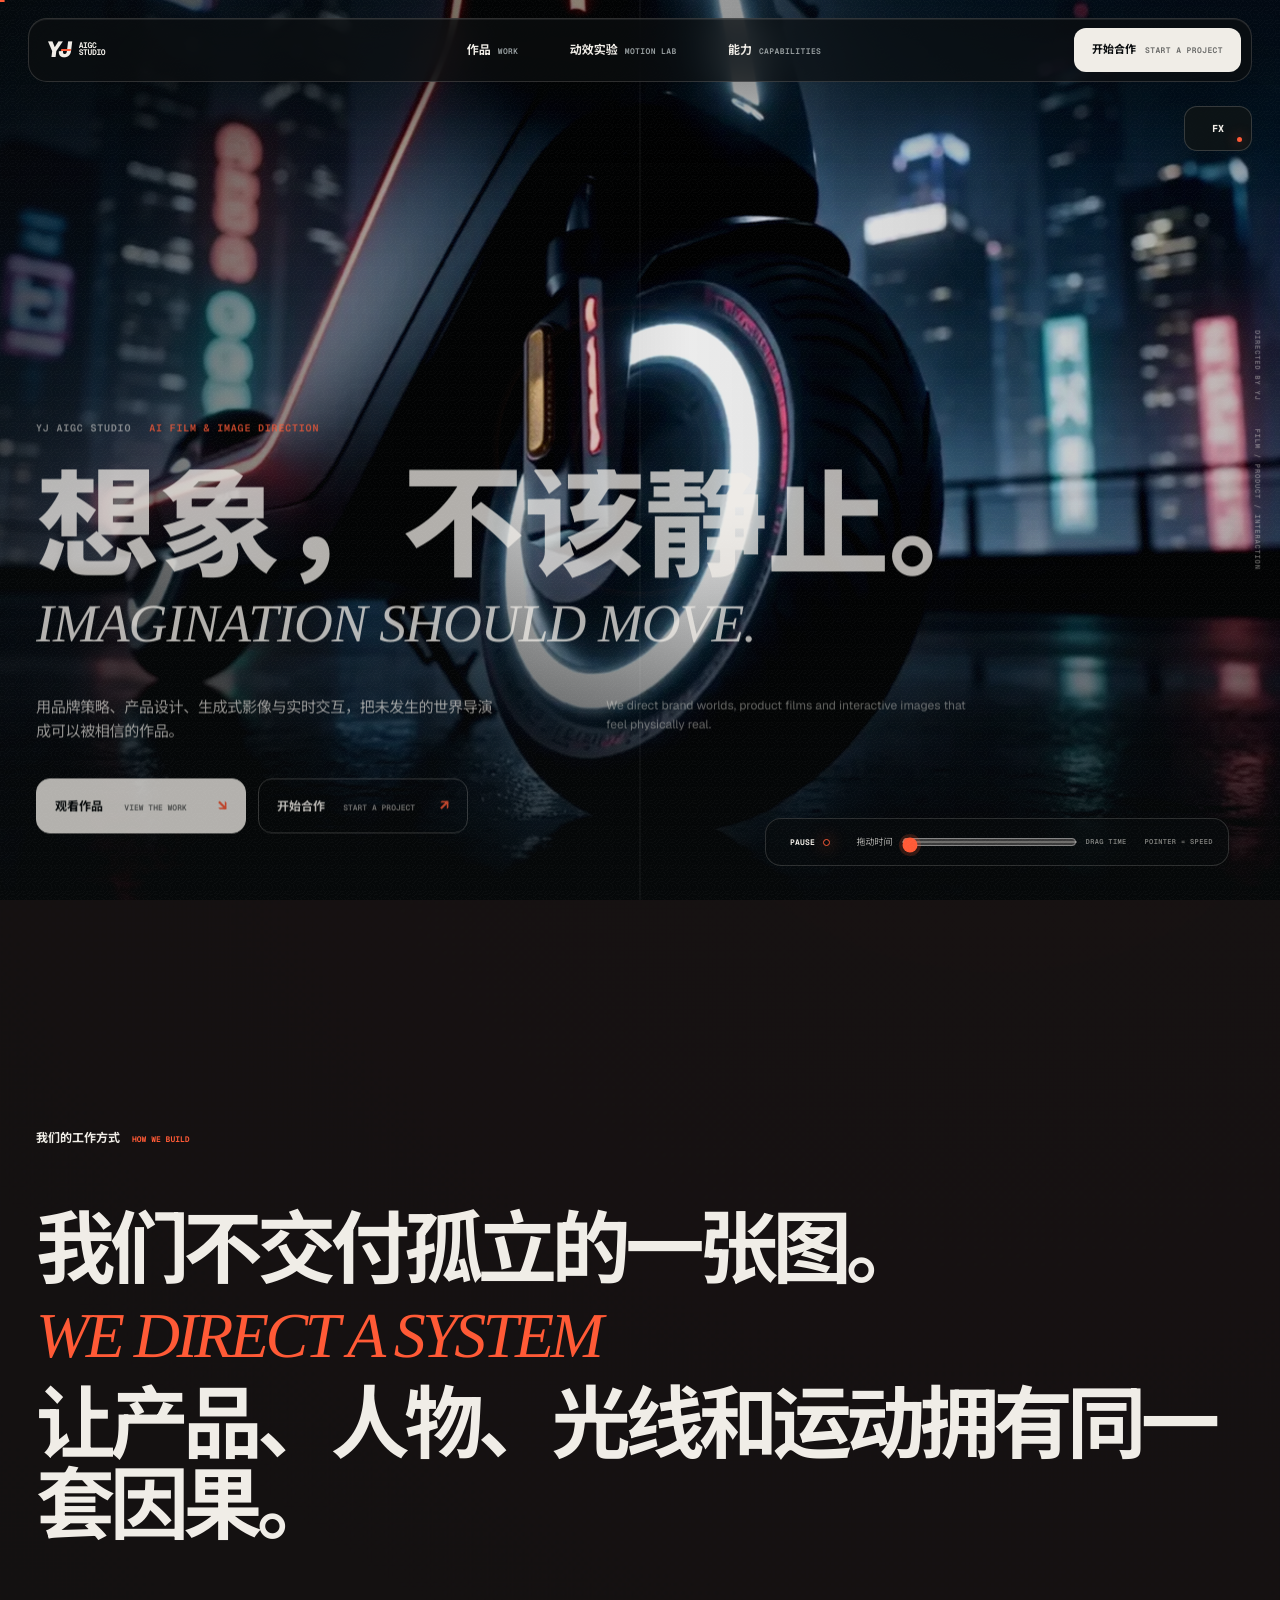
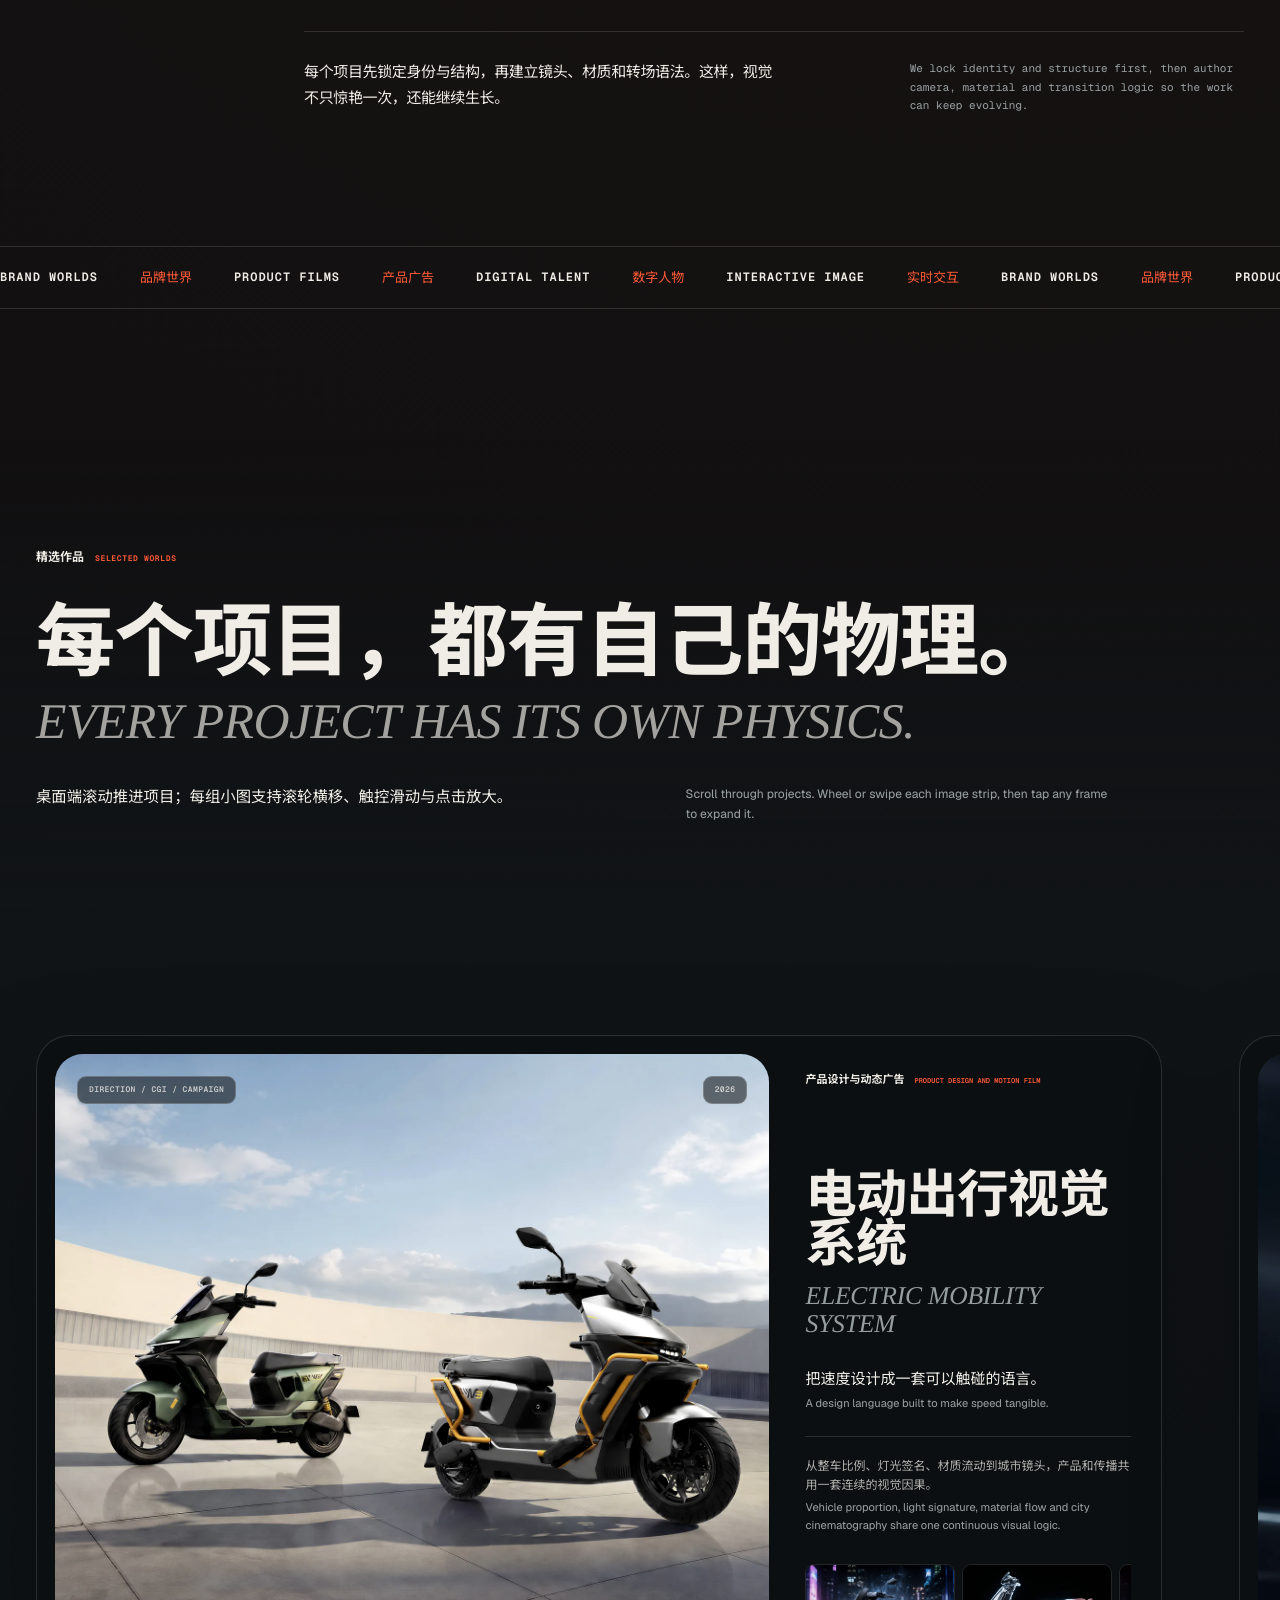
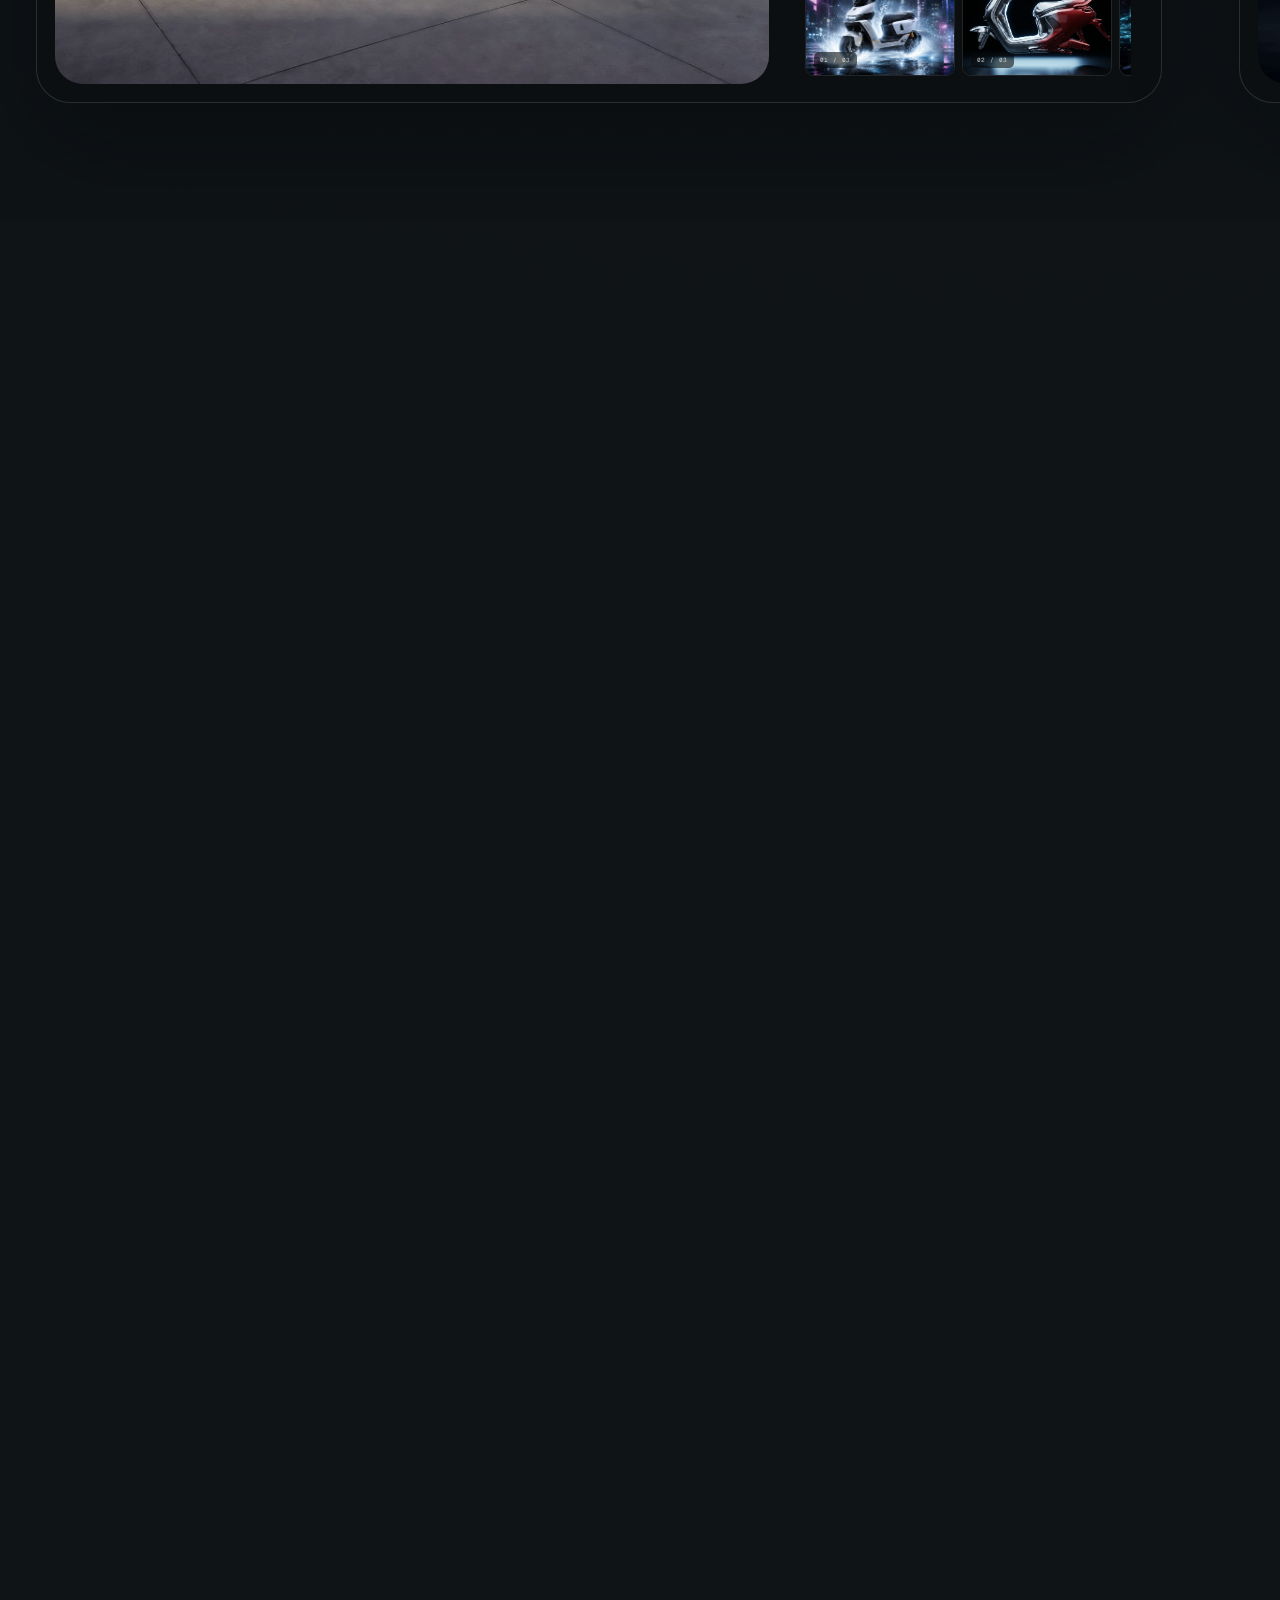
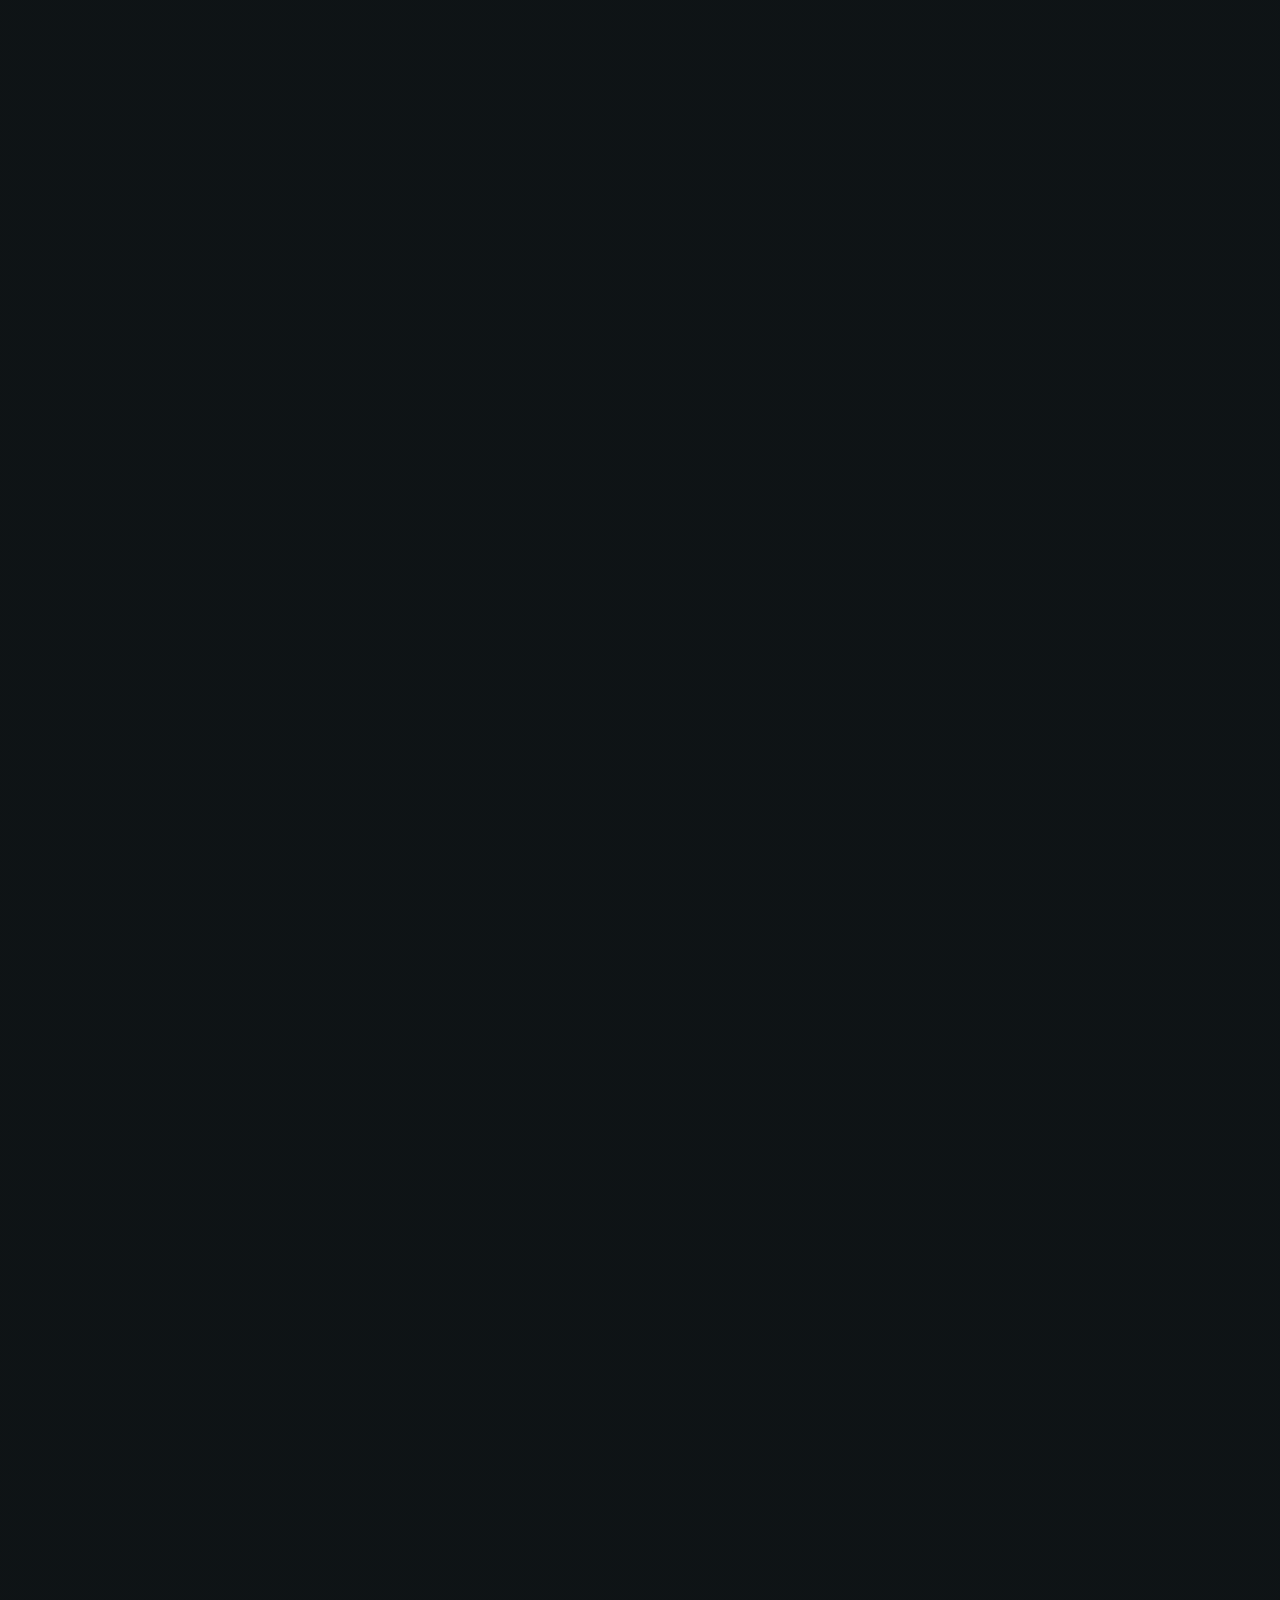
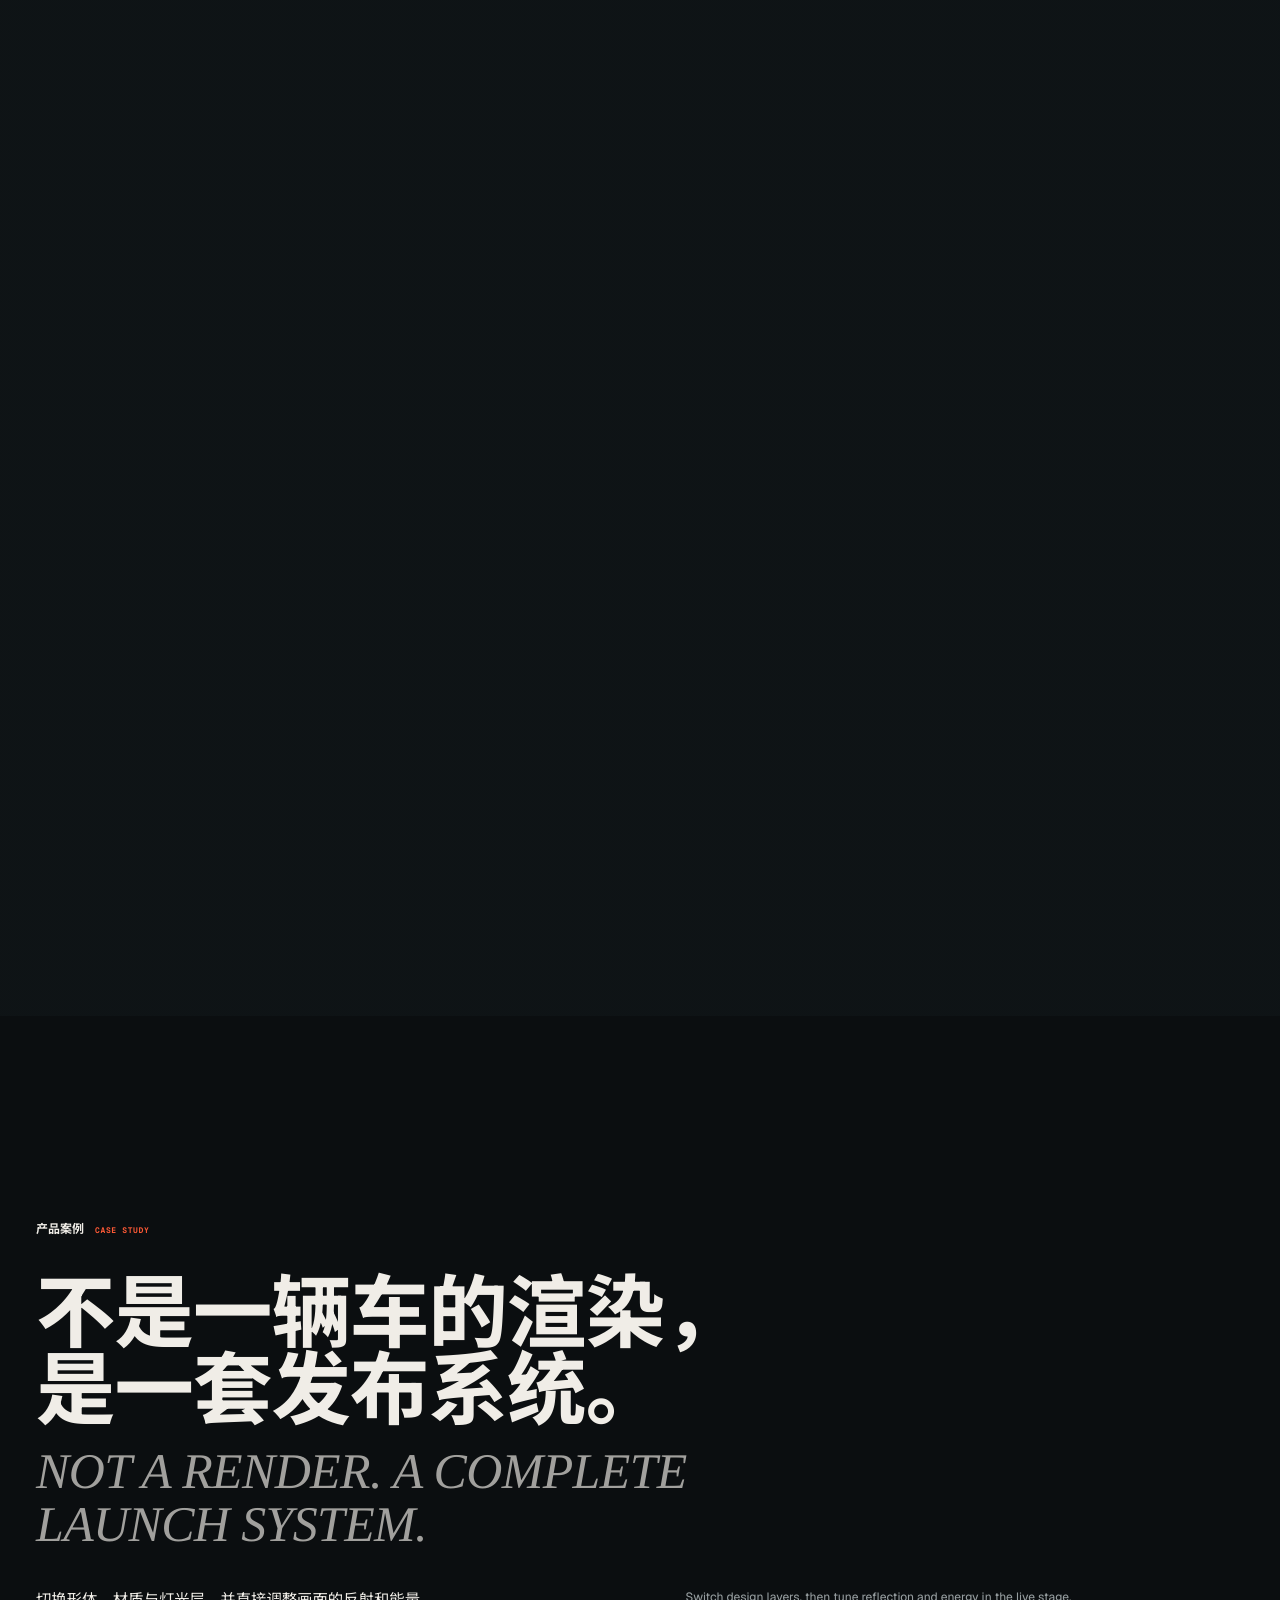
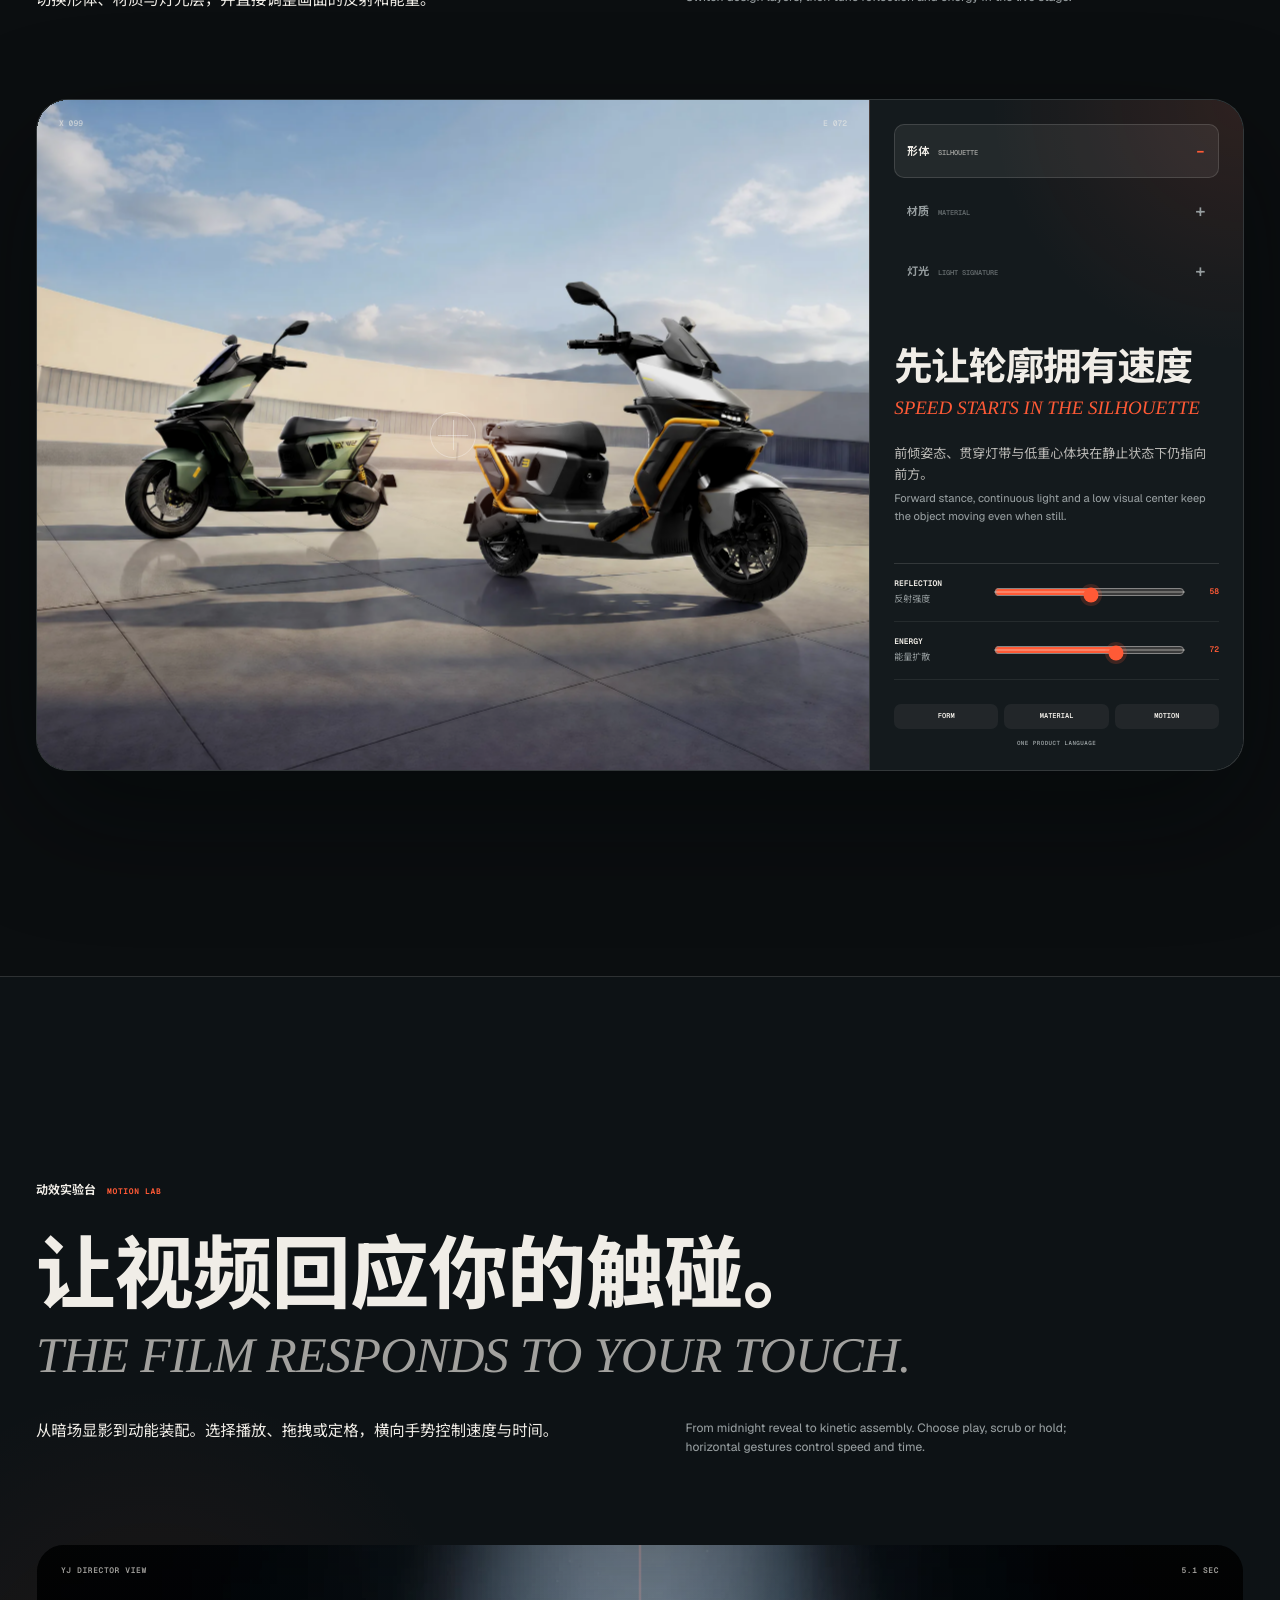
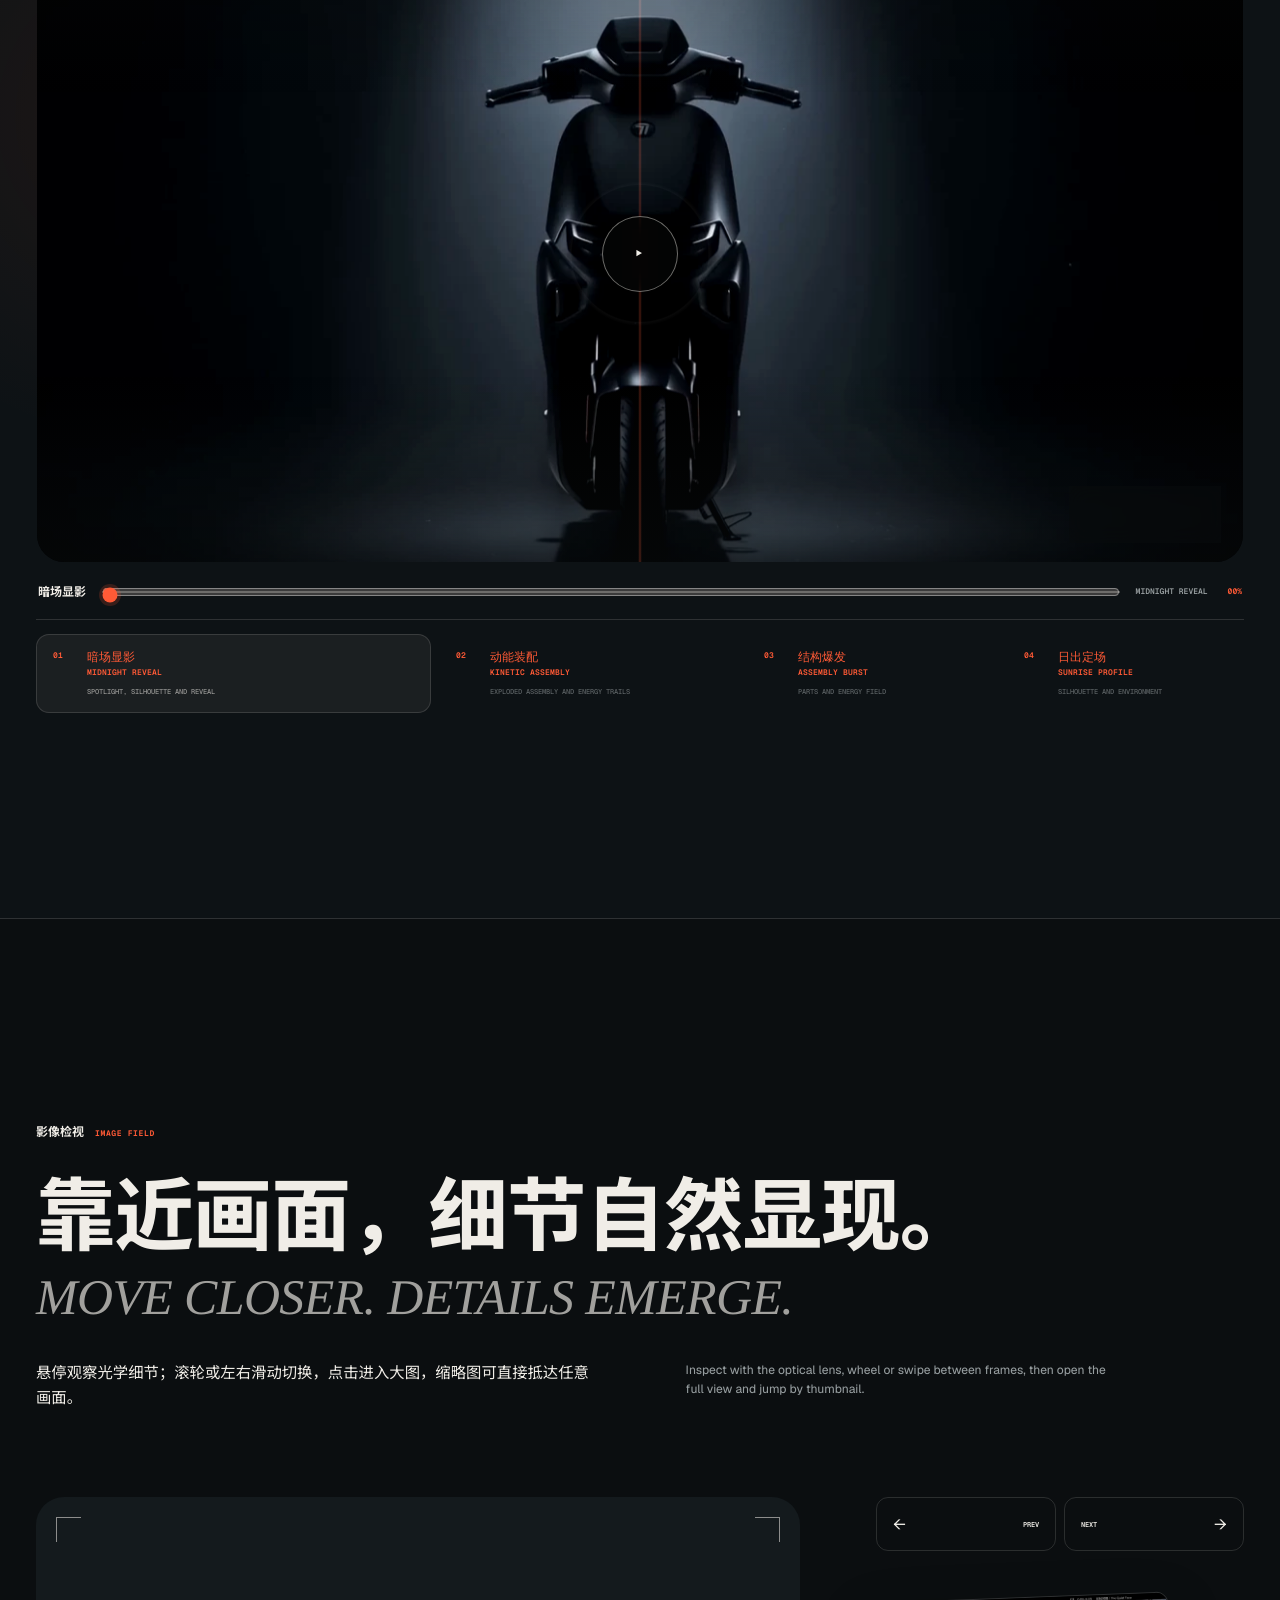
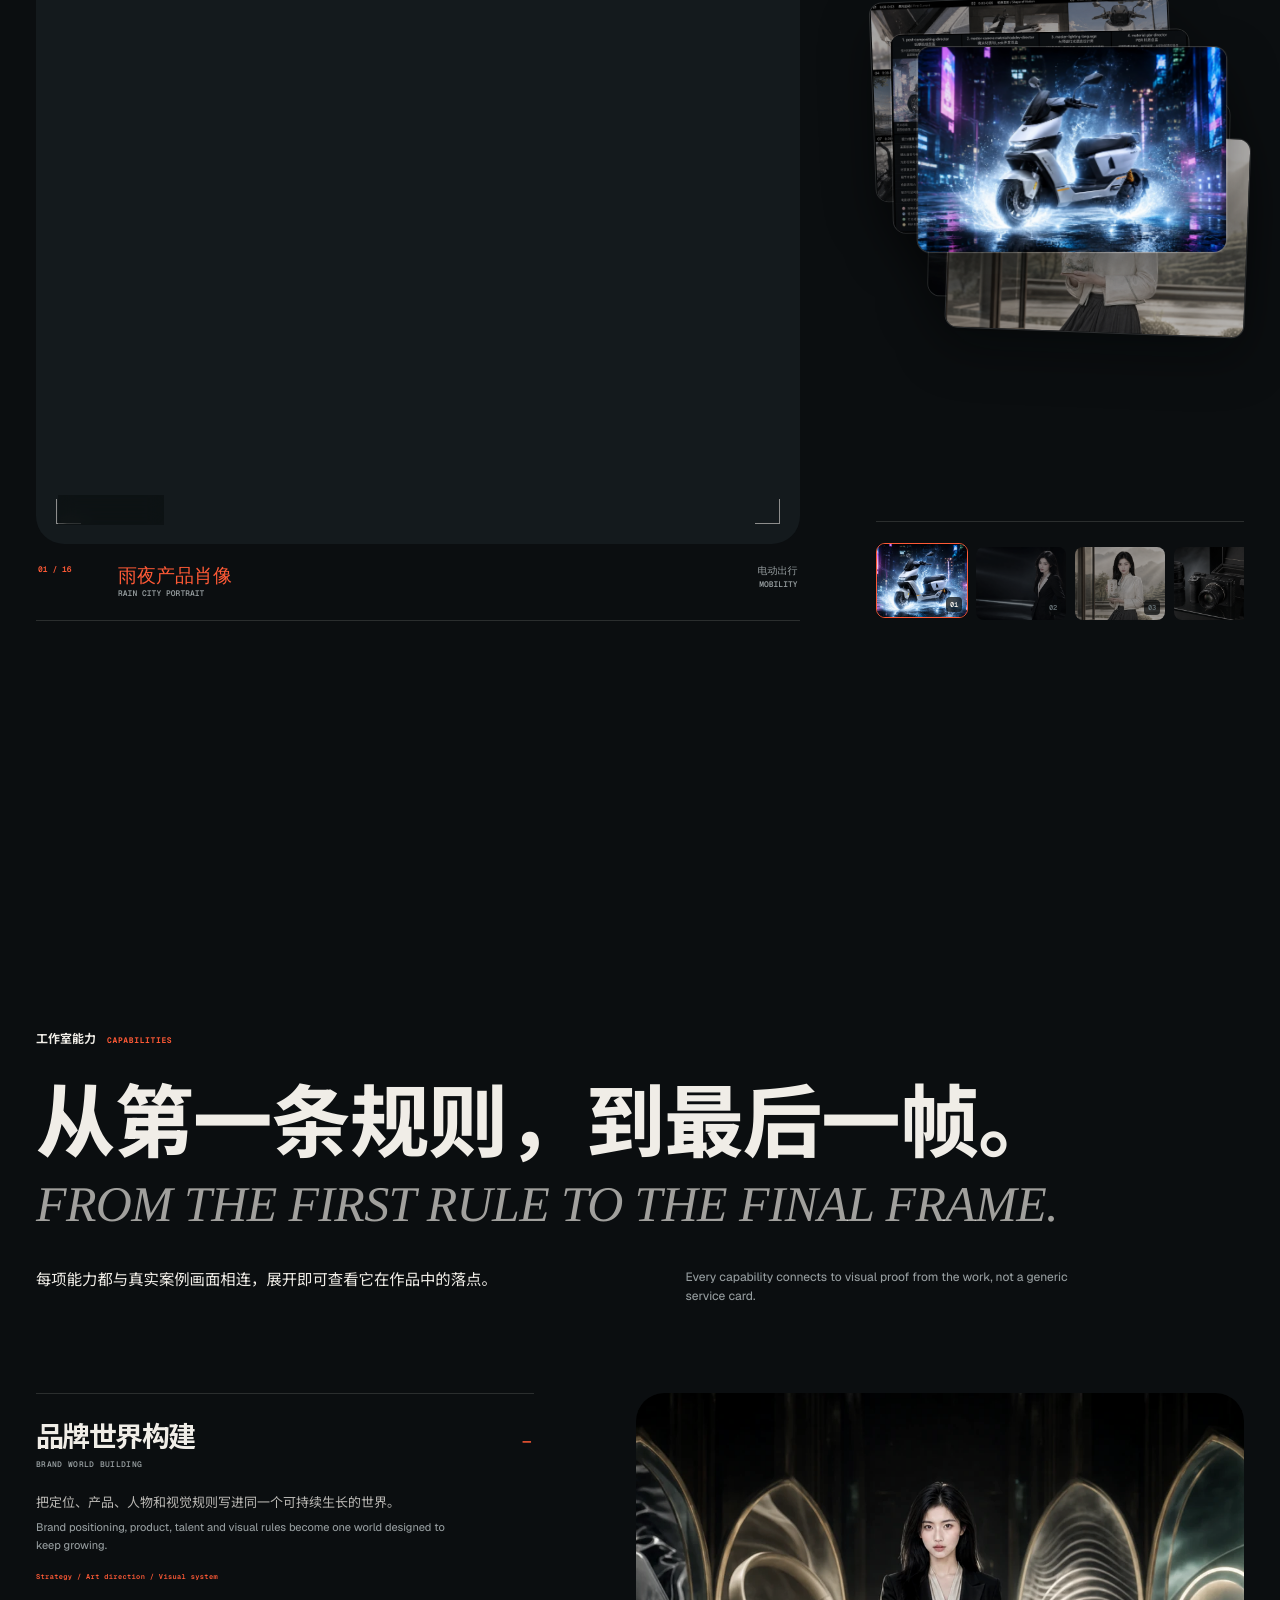
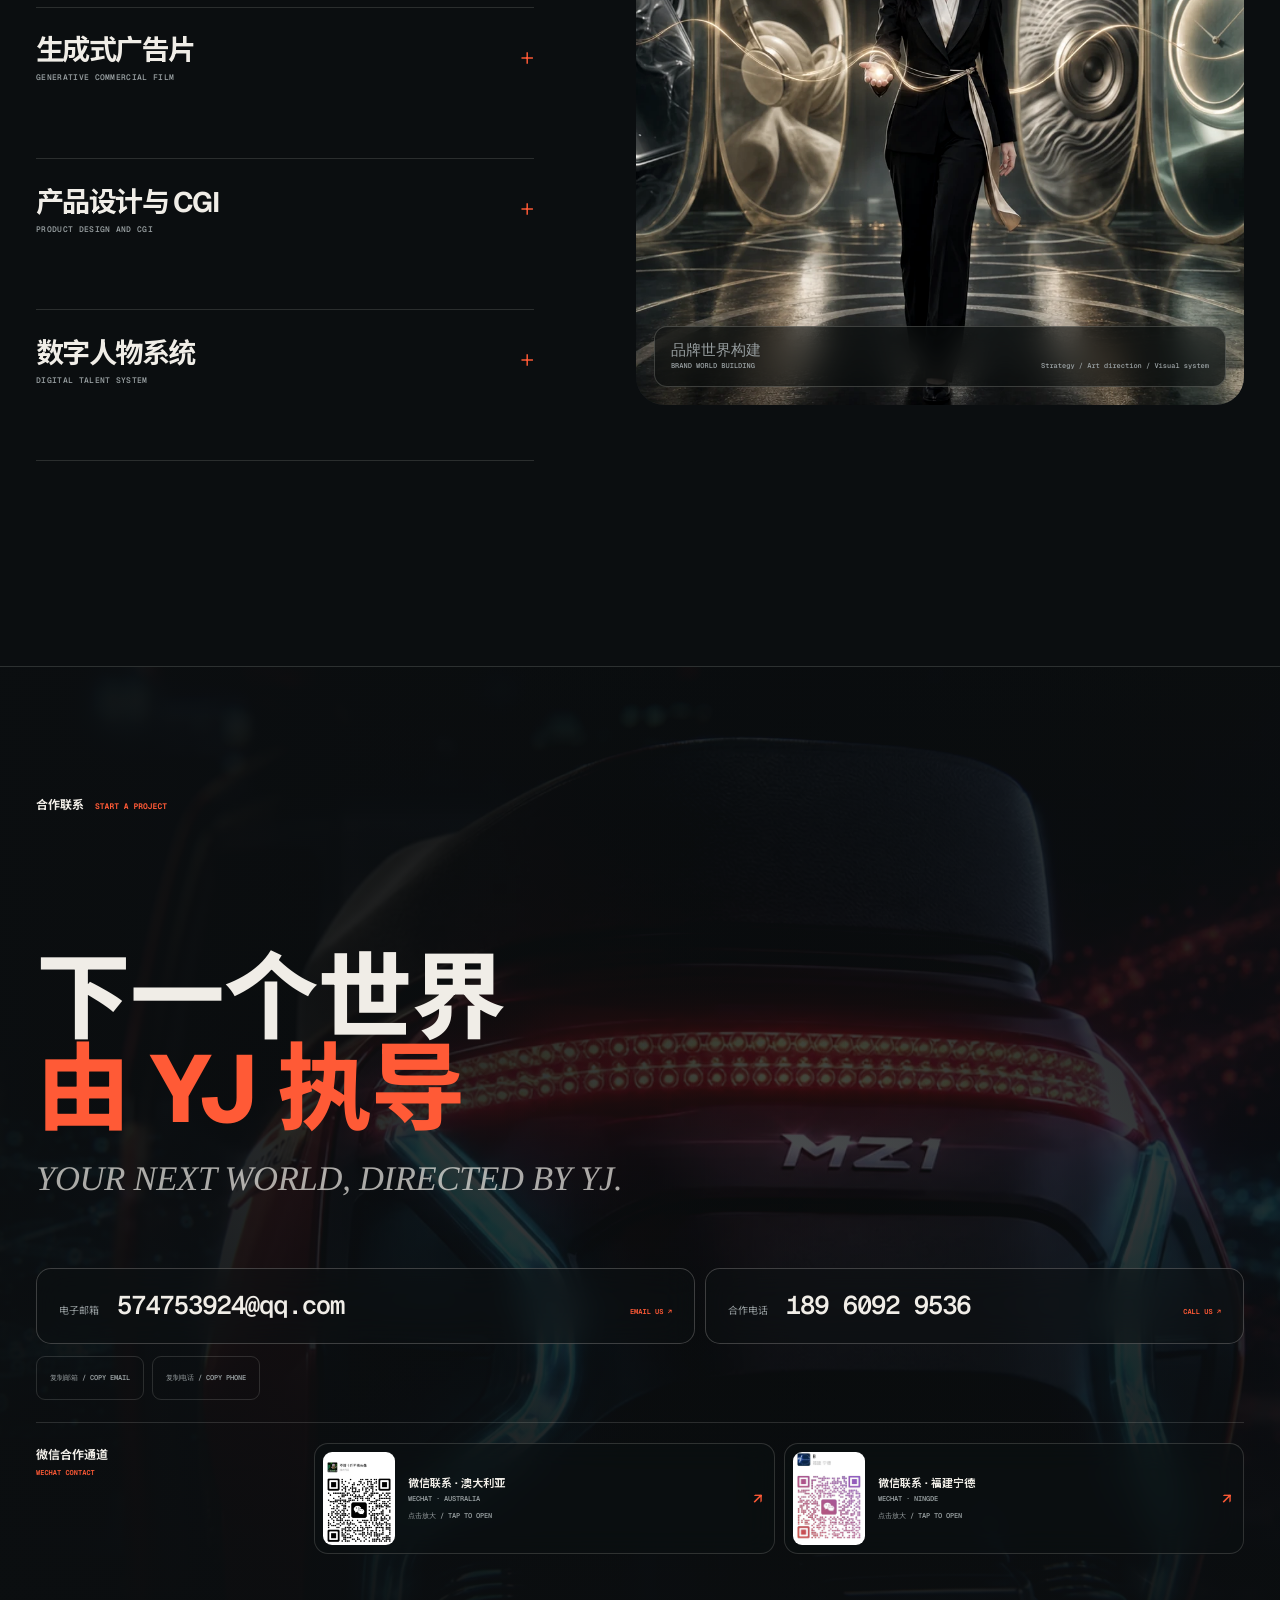
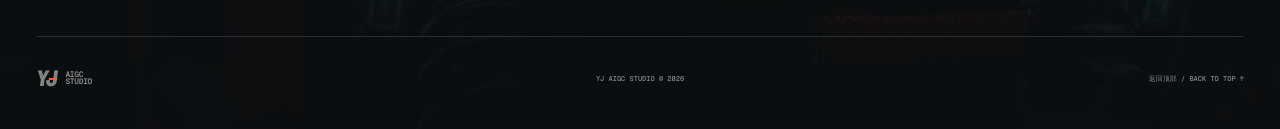
==== commit c3232ae8: "Polish bilingual typography and interaction quality" ====
--- a/index.html
+++ b/index.html
@@ -16,8 +16,8 @@
     <link rel="icon" href="/release-20260804-mz3/assets/mobility-film/tail-energy.webp" type="image/webp" />
     <link rel="preload" href="/release-20260804-mz3/assets/mobility-film/city-velocity-poster.webp" as="image" type="image/webp" />
     <title>YJ AI Film Studio | 让未见，成为可见</title>
-    <script type="module" crossorigin src="/release-20260804-mz3/assets/index-DRC7I3nQ.js"></script>
-    <link rel="stylesheet" crossorigin href="/release-20260804-mz3/assets/index-ChUv1lBg.css">
+    <script type="module" crossorigin src="/release-20260804-mz3/assets/index-Dzilyako.js"></script>
+    <link rel="stylesheet" crossorigin href="/release-20260804-mz3/assets/index-DBAwEgP6.css">
   </head>
   <body>
     <div id="root"></div>
--- a/release-20260804-mz3/assets/index-DBAwEgP6.css
+++ b/release-20260804-mz3/assets/index-DBAwEgP6.css
@@ -0,0 +1 @@
+@font-face{font-family:YJ Sans;src:url(/release-20260804-mz3/assets/fonts/Geist-Variable.woff2) format("woff2");font-style:normal;font-weight:100 900;font-display:swap}@font-face{font-family:YJ Mono;src:url(/release-20260804-mz3/assets/fonts/GeistMono-Variable.woff2) format("woff2");font-style:normal;font-weight:100 900;font-display:swap}@font-face{font-family:YJ CJK;src:url(/release-20260804-mz3/assets/fonts/YJ-CJK-Subset.woff2) format("woff2");font-style:normal;font-weight:100 900;font-display:swap}:root{color-scheme:dark;--canvas: #0b0e10;--canvas-soft: #101518;--surface: #141a1d;--surface-high: #1a2124;--ink: #f0ede7;--muted: #969d9f;--muted-deep: #657074;--signal: #ff5a36;--signal-soft: rgba(255, 90, 54, .14);--line: rgba(240, 237, 231, .14);--line-soft: rgba(240, 237, 231, .08);--shadow: rgba(3, 6, 7, .48);--shell: min(1440px, calc(100vw - 72px) );--user-motion: 1;--user-depth: .72;--user-grain: .42;--ease-out: cubic-bezier(.16, 1, .3, 1);--radius-stage: 28px;--radius-module: 16px;font-family:YJ Sans,YJ CJK,Noto Sans SC,Source Han Sans SC,Microsoft YaHei,sans-serif;font-synthesis:none;text-rendering:geometricPrecision;background:var(--canvas);color:var(--ink)}*{box-sizing:border-box}html{min-width:320px;scroll-behavior:auto;background:var(--canvas)}body{min-width:320px;min-height:100dvh;margin:0;overflow-x:hidden;background:radial-gradient(circle at 78% 4%,rgba(255,90,54,.055),transparent 26%),var(--canvas);color:var(--ink);-webkit-font-smoothing:antialiased}body.menu-open,body.viewer-open{overflow:hidden}button,a,input{font:inherit}button{border:0;padding:0;color:inherit;background:none;cursor:pointer}a{color:inherit;text-decoration:none}img,video,canvas{display:block;max-width:100%}img,video{object-fit:cover}::selection{background:var(--signal);color:#17100d}:focus-visible{outline:2px solid var(--signal);outline-offset:4px}.app{position:relative;isolation:isolate;min-height:100dvh;overflow:clip}.app:after{position:fixed;inset:0;z-index:95;content:"";pointer-events:none;opacity:calc(var(--user-grain) * .075);mix-blend-mode:screen;background-image:repeating-radial-gradient(circle at 18% 32%,rgba(255,255,255,.75) 0 .45px,transparent .7px 3px),repeating-radial-gradient(circle at 76% 68%,rgba(255,255,255,.5) 0 .35px,transparent .7px 4px);background-size:11px 13px,17px 19px}.page-shell{width:var(--shell);margin-inline:auto}.skip-link{position:fixed;top:12px;left:12px;z-index:200;padding:12px 16px;border-radius:10px;background:var(--signal);color:#17100d;font:700 11px/1 YJ Mono,monospace;transform:translateY(-140%);transition:transform .25s ease}.skip-link:focus{transform:translateY(0)}.neural-field{position:fixed;inset:0;z-index:-1;opacity:calc(.22 * var(--user-depth));pointer-events:none}.site-progress{position:fixed;inset:0 0 auto;z-index:120;height:2px;pointer-events:none}.site-progress__bar{display:block;width:100%;height:100%;background:var(--signal);transform:scaleX(0);transform-origin:left center}.dual-copy{display:flex;flex-direction:column;gap:5px}.dual-copy__zh,.dual-copy__en{display:block;text-wrap:pretty}.studio-mark{display:inline-flex;align-items:center;gap:10px;flex:0 0 auto}.studio-mark__letters{position:relative;display:flex;align-items:center;height:30px;font-size:26px;font-weight:860;line-height:.82;letter-spacing:-.16em;transform:skew(-7deg)}.studio-mark__letters:after{position:absolute;inset:45% -2px auto 1px;height:2px;content:"";background:var(--signal);transform:scaleX(.42);transform-origin:right}.studio-mark__letters i{font-style:normal}.studio-mark__name{font:660 8px/.86 YJ Mono,monospace;letter-spacing:-.045em}.studio-mark--compact .studio-mark__letters{height:24px;font-size:22px}.site-header{position:fixed;inset:18px 28px auto;z-index:110}.site-header__bar{display:grid;grid-template-columns:1fr auto 1fr;align-items:center;min-height:62px;padding:8px 10px 8px 18px;border:1px solid rgba(240,237,231,.16);border-radius:19px;background:#0b0e10bd;box-shadow:0 18px 60px #03060747,inset 0 1px #ffffff14;backdrop-filter:blur(22px) saturate(1.16);-webkit-backdrop-filter:blur(22px) saturate(1.16)}.site-header__nav{display:flex;align-items:center;gap:clamp(28px,4vw,68px)}.site-header__nav a{position:relative;display:flex;align-items:baseline;gap:7px;padding:15px 0}.site-header__nav a:after{position:absolute;inset:auto 0 8px;height:1px;content:"";background:var(--signal);transform:scaleX(0);transform-origin:right;transition:transform .36s var(--ease-out)}.site-header__nav a:hover:after,.site-header__nav a:focus-visible:after{transform:scaleX(1);transform-origin:left}.site-header__nav span{font-size:12px;font-weight:680}.site-header__nav small,.site-header__contact small{color:var(--muted);font:620 8px/1 YJ Mono,monospace;letter-spacing:.05em}.site-header__contact{justify-self:end;display:flex;align-items:baseline;gap:9px;padding:15px 18px;border-radius:12px;background:var(--ink);color:var(--canvas)}.site-header__contact span{font-size:11px;font-weight:720}.site-header__contact small{color:#0b0e1094}.site-header__menu,.site-menu{display:none}.hero{position:relative;min-height:100dvh;overflow:hidden;background:#101518}.hero-film{--film-x: 0;--film-y: 0;--film-rx: 0;--film-ry: 0;position:absolute;inset:0;overflow:hidden;background:#11171a;perspective:1400px;touch-action:pan-y}.hero-film video{width:calc(100% + 42px);height:calc(100% + 32px);margin:-16px -21px;filter:saturate(.88) contrast(1.12);transform:translate3d(calc(var(--film-x) * 1px),calc(var(--film-y) * 1px),0) rotateX(calc(var(--film-rx) * 1deg)) rotateY(calc(var(--film-ry) * 1deg)) scale(1.035);transform-origin:center;will-change:transform,filter}.hero-film__veil{position:absolute;inset:0;pointer-events:none;background:linear-gradient(180deg,rgba(6,9,10,.34),transparent 24%,transparent 56%,rgba(6,9,10,.9) 100%),linear-gradient(90deg,#06090ab8,#06090a14 54%,#06090a47)}.hero-film__optics{position:absolute;inset:0;pointer-events:none;opacity:calc(.66 * var(--user-depth));background:radial-gradient(circle at calc(50% + var(--film-x) * 1.6px) calc(50% + var(--film-y) * 1.6px),transparent 0 8%,rgba(255,255,255,.035) 8.2%,transparent 8.8% 18%,rgba(255,90,54,.05) 18.2%,transparent 19%),linear-gradient(90deg,transparent 49.92%,rgba(255,255,255,.15) 50%,transparent 50.08%);mix-blend-mode:screen}.hero-film__hud{position:absolute;right:clamp(28px,4vw,68px);bottom:34px;z-index:2;display:grid;grid-template-columns:auto minmax(180px,270px) auto;align-items:center;gap:18px;padding:13px 15px;border:1px solid rgba(240,237,231,.16);border-radius:var(--radius-module);background:#090c0da3;backdrop-filter:blur(18px);-webkit-backdrop-filter:blur(18px)}.film-toggle{display:flex;align-items:center;justify-content:center;gap:8px;min-width:58px;min-height:44px;margin:-12px 0;color:var(--ink);font:650 8px/1 YJ Mono,monospace}.film-toggle i{width:7px;height:7px;border:1px solid var(--signal);border-radius:50%;box-shadow:0 0 16px #ff5a369e}.film-progress{display:grid;grid-template-columns:auto 1fr auto;align-items:center;gap:9px;color:#f0ede7b8;font-size:9px}.film-progress small,.film-rate{font:580 7px/1 YJ Mono,monospace;color:#f0ede785;letter-spacing:.05em}input[type=range]{min-width:0;height:18px;margin:0;background:transparent;accent-color:var(--signal)}input[type=range]::-webkit-slider-runnable-track{height:2px;background:#f0ede747}input[type=range]::-webkit-slider-thumb{width:10px;height:10px;margin-top:-4px;border:0;border-radius:50%;background:var(--signal);box-shadow:0 0 0 3px #ff5a362e;-webkit-appearance:none}.hero__content{position:relative;z-index:2;display:flex;flex-direction:column;justify-content:flex-end;min-height:100dvh;padding-top:118px;padding-bottom:clamp(112px,13vh,148px);pointer-events:none}.hero__content a{pointer-events:auto}.hero__eyebrow{display:flex;gap:18px;margin-bottom:clamp(24px,4vh,52px);color:#f0ede7ad;font:620 10px/1 YJ Mono,monospace;letter-spacing:.08em}.hero__eyebrow span:last-child{color:var(--signal)}.hero h1{max-width:1180px;margin:0;overflow:hidden;font-weight:790;line-height:.9;letter-spacing:-.045em;text-wrap:balance}.hero h1 span{display:block;font-size:clamp(68px,9.6vw,154px)}.hero h1 em{display:block;margin-top:16px;color:var(--ink);font:italic 400 clamp(26px,4.2vw,66px)/1.02 Georgia,"Times New Roman",serif;letter-spacing:-.018em}.hero__content>p{display:grid;grid-template-columns:minmax(260px,470px) minmax(220px,370px);gap:clamp(28px,8vw,120px);max-width:940px;margin:clamp(26px,5vh,52px) 0 0;color:#f0ede7d1;font-size:clamp(14px,1.18vw,18px);line-height:1.6;letter-spacing:-.025em;text-wrap:pretty}.hero__content>p small{color:#f0ede785;font:440 12px/1.6 YJ Sans,sans-serif;letter-spacing:0}.hero__actions{display:flex;align-items:center;gap:12px;margin-top:34px}.hero-cta{display:grid;grid-template-columns:auto auto auto;align-items:baseline;gap:12px;min-width:210px;padding:17px 18px;border:1px solid rgba(240,237,231,.28);border-radius:14px;backdrop-filter:blur(12px);-webkit-backdrop-filter:blur(12px);transition:color .28s ease,background .28s ease,border-color .28s ease}.hero-cta span{font-size:12px;font-weight:720}.hero-cta small{font:620 8px/1 YJ Mono,monospace;color:currentColor;opacity:.6}.hero-cta b{justify-self:end;color:var(--signal);font-size:15px}.hero-cta--primary{border-color:var(--ink);background:var(--ink);color:var(--canvas)}.hero-cta--primary:hover,.hero-cta--ghost:hover{border-color:var(--signal);background:var(--signal);color:#17100d}.hero-cta--primary:hover b,.hero-cta--ghost:hover b{color:#17100d}.hero__edge-copy{position:absolute;top:50%;right:23px;z-index:2;display:flex;align-items:center;gap:28px;color:#f0ede76e;font:580 7px/1 YJ Mono,monospace;letter-spacing:.12em;transform:translate(50%,-50%) rotate(90deg);transform-origin:center}.motion-console{position:fixed;right:20px;top:98px;z-index:116;width:320px;min-height:280px;pointer-events:none}.motion-console__panel{position:absolute;inset:0;padding:18px;border:1px solid rgba(240,237,231,.18);border-radius:18px;background:#0f1416eb;box-shadow:0 28px 80px #03060775,inset 0 1px #ffffff12;backdrop-filter:blur(22px) saturate(1.1);-webkit-backdrop-filter:blur(22px) saturate(1.1);clip-path:inset(0 0 78% 66% round 18px);opacity:1;pointer-events:none;transition:opacity .24s ease,transform .42s var(--ease-out)}.motion-console:not(.is-open) .motion-console__panel{opacity:0;transform:translateY(8px) scale(.97)}.motion-console.is-open .motion-console__panel{opacity:1;transform:none;pointer-events:auto}.motion-console__head{display:flex;align-items:center;justify-content:space-between;padding-bottom:18px;border-bottom:1px solid var(--line)}.motion-console__head>span{display:flex;align-items:baseline;gap:8px}.motion-console__head b,.motion-console label b{font:650 9px/1 YJ Mono,monospace;letter-spacing:.06em}.motion-console__head small,.motion-console label small{color:var(--muted);font-size:9px}.motion-console__head button{min-width:44px;min-height:44px;color:var(--muted);font:600 7px/1 YJ Mono,monospace}.motion-console label{display:grid;grid-template-columns:90px 1fr 25px;align-items:center;gap:9px;min-height:52px;border-bottom:1px solid var(--line-soft)}.motion-console label>span{display:flex;flex-direction:column;gap:4px}.motion-console output{text-align:right;color:var(--signal);font:600 8px/1 YJ Mono,monospace}.calm-toggle{display:flex;align-items:center;justify-content:space-between;width:100%;margin-top:14px;padding:12px;border-radius:11px;background:#f0ede70f;font:620 8px/1 YJ Mono,monospace;transition:background .3s ease,color .3s ease}.calm-toggle.is-active{background:var(--signal);color:#17100d}.calm-toggle small{color:currentColor;opacity:.6}.motion-console__trigger{position:absolute;top:8px;right:8px;display:flex;align-items:center;justify-content:center;width:68px;height:45px;border:1px solid rgba(240,237,231,.18);border-radius:13px;background:#0f1416db;box-shadow:0 12px 40px #03060742;font:720 10px/1 YJ Mono,monospace;pointer-events:auto}.motion-console__trigger i{position:absolute;right:9px;bottom:8px;width:5px;height:5px;border-radius:50%;background:var(--signal);box-shadow:0 0 13px #ff5a36bf}.section-title{display:flex;flex-direction:column;align-items:flex-start;max-width:1120px}.section-title__kicker{flex-direction:row;align-items:baseline;gap:11px;margin-bottom:38px}.section-title__kicker .dual-copy__zh{font-size:12px;font-weight:680}.section-title__kicker .dual-copy__en{color:var(--signal);font:650 8px/1 YJ Mono,monospace;letter-spacing:.08em}.section-title h2{margin:0;max-width:1050px;font-weight:760;line-height:.98;letter-spacing:-.035em;text-wrap:balance}.section-title h2 span{display:block;font-size:clamp(48px,6.2vw,98px)}.section-title h2 em{display:block;margin-top:16px;color:#f0ede7a8;font:italic 400 clamp(25px,3.9vw,58px)/1.06 Georgia,"Times New Roman",serif;letter-spacing:-.012em}.section-title__body{display:grid;grid-template-columns:minmax(260px,560px) minmax(220px,430px);gap:clamp(28px,7vw,110px);margin-top:36px}.section-title__body .dual-copy__zh{font-size:clamp(14px,1.2vw,17px);line-height:1.65}.section-title__body .dual-copy__en{color:var(--muted);font:440 12px/1.65 YJ Sans,sans-serif}.manifesto{position:relative;padding:clamp(150px,18vw,270px) 0 130px}.manifesto__lead{max-width:1180px}.manifesto__kicker{flex-direction:row;align-items:baseline;gap:12px;margin-bottom:64px}.manifesto__kicker .dual-copy__zh{font-size:12px;font-weight:700}.manifesto__kicker .dual-copy__en{color:var(--signal);font:650 8px/1 YJ Mono,monospace}.manifesto__statement{margin:0;font-size:clamp(46px,6.2vw,96px);font-weight:680;line-height:1.02;letter-spacing:-.072em}.manifesto__statement span,.manifesto__statement em{display:block}.manifesto__statement em{margin:13px 0 17px;color:var(--signal);font:italic 400 clamp(30px,5vw,76px)/1 Georgia,serif;letter-spacing:-.055em}.manifesto__foot{display:grid;grid-template-columns:minmax(0,1fr) minmax(0,.7fr);gap:10vw;max-width:940px;margin:84px 0 0 auto;padding-top:28px;border-top:1px solid var(--line)}.manifesto__foot p{margin:0;font-size:15px;line-height:1.7;letter-spacing:-.025em}.manifesto__foot p:last-child{color:var(--muted);font:420 11px/1.68 YJ Mono,monospace;letter-spacing:0}.manifesto__marquee{width:100vw;margin:130px 0 0 calc((100vw - var(--shell)) / -2);overflow:hidden;border-block:1px solid var(--line)}.manifesto__marquee div{display:flex;align-items:center;gap:42px;width:max-content;padding:22px 0;animation:marquee 28s linear infinite}.manifesto__marquee span{font:620 12px/1 YJ Mono,monospace;letter-spacing:.08em}.manifesto__marquee i{color:var(--signal);font-size:13px;font-style:normal}@keyframes marquee{to{transform:translate(-50%)}}.work{position:relative;padding-top:110px;background:linear-gradient(180deg,transparent,rgba(16,21,24,.78) 9%,rgba(16,21,24,.78) 100%)}.work__heading{padding-bottom:94px}.work__pin{height:100dvh;overflow:hidden}.work__track{display:flex;align-items:center;gap:clamp(58px,6vw,104px);width:max-content;min-height:100dvh;padding-inline:max(36px,calc((100vw - min(1440px,calc(100vw - 72px)))/2));will-change:transform}.work-card{display:grid;grid-template-columns:minmax(620px,1.48fr) minmax(330px,.7fr);gap:36px;width:min(88vw,1390px);min-height:74dvh;padding:18px;border:1px solid var(--line);border-radius:calc(var(--radius-stage) + 6px);background:#0b0e10ad;box-shadow:0 42px 100px #03060759}.work-card__media{--card-x: 50%;--card-y: 50%;--card-rx: 0deg;--card-ry: 0deg;position:relative;min-height:calc(74dvh - 36px);overflow:hidden;border-radius:var(--radius-stage);background:var(--surface-high);transform:perspective(1400px) rotateX(var(--card-rx)) rotateY(var(--card-ry));transition:transform .55s var(--ease-out);will-change:transform}.work-card__media img,.work-card__media video{width:100%;height:100%;filter:saturate(.86) contrast(1.04);transform:scale(1.025);transition:transform 1s var(--ease-out),filter .65s ease}.work-card__media:hover img,.work-card__media:hover video{filter:saturate(1.02) contrast(1.06);transform:scale(1.07)}.work-card__spotlight{position:absolute;inset:0;pointer-events:none;opacity:0;background:radial-gradient(circle at var(--card-x) var(--card-y),rgba(255,255,255,.19),transparent 22%);mix-blend-mode:screen;transition:opacity .4s ease}.work-card__media:hover .work-card__spotlight{opacity:calc(.9 * var(--user-depth))}.work-card__signal,.work-card__year{position:absolute;z-index:2;top:22px;padding:9px 11px;border:1px solid rgba(240,237,231,.22);border-radius:9px;background:#080b0c8a;color:#f0ede7c2;backdrop-filter:blur(10px);-webkit-backdrop-filter:blur(10px);font:610 8px/1 YJ Mono,monospace;letter-spacing:.05em}.work-card__signal{left:22px}.work-card__year{right:22px}.work-card__copy{display:flex;flex-direction:column;min-width:0;padding:19px 12px 8px 0}.work-card__kind{flex-direction:row;gap:10px;align-items:baseline}.work-card__kind .dual-copy__zh{font-size:11px;font-weight:680}.work-card__kind .dual-copy__en{color:var(--signal);font:600 7px/1 YJ Mono,monospace}.work-card h3{margin:auto 0 0;font-weight:750;line-height:.96;letter-spacing:-.032em}.work-card h3 span,.work-card h3 em{display:block}.work-card h3 span{font-size:clamp(40px,4vw,68px)}.work-card h3 em{margin-top:13px;color:var(--muted);font:italic 400 clamp(20px,2vw,30px)/1.06 Georgia,"Times New Roman",serif;letter-spacing:-.008em}.work-card__statement{margin-top:32px}.work-card__statement .dual-copy__zh{font-size:15px;line-height:1.5}.work-card__statement .dual-copy__en,.work-card__detail .dual-copy__en{color:var(--muted);font:440 11px/1.62 YJ Sans,sans-serif}.work-card__detail{margin-top:22px;padding-top:20px;border-top:1px solid var(--line)}.work-card__detail .dual-copy__zh{color:#f0ede7b8;font-size:12px;line-height:1.6}.work-card__gallery{display:flex;gap:7px;height:112px;margin-top:28px;overflow-x:auto;overflow-y:hidden;scroll-snap-type:x mandatory;scroll-padding-inline:1px;scrollbar-width:none;overscroll-behavior-inline:contain;touch-action:pan-x}.work-card__gallery::-webkit-scrollbar,.image-field__filmstrip::-webkit-scrollbar,.lightbox__filmstrip::-webkit-scrollbar{display:none}.work-gallery__item{--thumb-x: 50%;--thumb-y: 50%;--thumb-rx: 0deg;--thumb-ry: 0deg;position:relative;flex:0 0 min(46%,190px);overflow:hidden;border:1px solid rgba(240,237,231,.1);border-radius:9px;scroll-snap-align:center;isolation:isolate;transform:perspective(700px) rotateX(var(--thumb-rx)) rotateY(var(--thumb-ry));transition:transform .5s var(--ease-out),border-color .3s ease}.work-gallery__item:after{position:absolute;inset:0;z-index:1;content:"";background:radial-gradient(circle at var(--thumb-x) var(--thumb-y),rgba(255,255,255,.22),transparent 43%);opacity:0;transition:opacity .3s ease;pointer-events:none}.work-gallery__item img{width:100%;height:100%;filter:saturate(.72);transition:transform .55s var(--ease-out),filter .35s ease}.work-gallery__item:hover{z-index:2;border-color:#ff5a3680}.work-gallery__item:hover:after{opacity:.8}.work-gallery__item:hover img{filter:saturate(1);transform:scale(1.08)}.work-gallery__item span{position:absolute;z-index:2;left:8px;bottom:7px;padding:5px 6px;border-radius:5px;background:#080b0c94;color:#f0ede7ad;font:580 6px/1 YJ Mono,monospace;letter-spacing:.06em}.product-system,.gallery-section,.capabilities{padding-top:clamp(140px,16vw,230px);padding-bottom:clamp(150px,16vw,230px)}.product-system__module{display:grid;grid-template-columns:minmax(0,1.38fr) minmax(340px,.62fr);min-height:670px;margin-top:86px;border:1px solid var(--line);border-radius:calc(var(--radius-stage) + 4px);overflow:hidden;background:var(--surface);box-shadow:0 45px 120px var(--shadow)}.product-system__stage{--product-x: 50%;--product-y: 50%;--product-rx: 0deg;--product-ry: 0deg;position:relative;min-height:670px;overflow:hidden;background:#101416;perspective:1400px}.product-system__stage img{width:100%;height:100%;filter:contrast(1.05) saturate(calc(.72 + var(--energy) * .5)) brightness(calc(.72 + var(--reflection) * .34));transform:rotateX(var(--product-rx)) rotateY(var(--product-ry)) scale(calc(1.015 + var(--energy) * .035));transition:transform .65s var(--ease-out),filter .42s ease;animation:product-in .8s var(--ease-out) both}@keyframes product-in{0%{opacity:.15;transform:scale(1.12);filter:blur(16px) saturate(.5)}}.product-system__light{position:absolute;inset:0;pointer-events:none;opacity:calc(.18 + var(--energy) * .42);background:radial-gradient(circle at var(--product-x) var(--product-y),rgba(255,90,54,.62),transparent 21%);mix-blend-mode:screen}.product-system__coordinates{position:absolute;inset:20px 22px auto;display:flex;justify-content:space-between;color:#f0ede794;font:600 8px/1 YJ Mono,monospace}.product-system__target{position:absolute;left:var(--product-x);top:var(--product-y);width:46px;height:46px;border:1px solid rgba(255,255,255,.34);border-radius:50%;transform:translate(-50%,-50%);pointer-events:none;transition:left .08s linear,top .08s linear}.product-system__target i{position:absolute;inset:50% 7px auto;height:1px;background:#ffffff61}.product-system__target i:last-child{inset:7px auto 7px 50%;width:1px;height:auto}.product-system__panel{display:flex;flex-direction:column;padding:24px;border-left:1px solid var(--line);background:radial-gradient(circle at 100% 0,rgba(255,90,54,.11),transparent 33%),var(--surface)}.product-system__tabs{display:grid;grid-template-columns:1fr;gap:6px}.product-system__tabs button{display:flex;align-items:center;justify-content:space-between;min-height:54px;padding:10px 12px;border:1px solid transparent;border-radius:10px;text-align:left;color:var(--muted);transition:background .28s ease,color .28s ease,border-color .28s ease}.product-system__tabs button:after{content:"+";font:500 18px/1 YJ Mono,monospace}.product-system__tabs button.is-active{border-color:var(--line);background:#f0ede712;color:var(--ink)}.product-system__tabs button.is-active:after{content:"-";color:var(--signal)}.product-system__tabs .dual-copy{flex-direction:row;align-items:baseline;gap:9px}.product-system__tabs .dual-copy__zh{font-size:11px;font-weight:680}.product-system__tabs .dual-copy__en{color:inherit;opacity:.58;font:600 7px/1 YJ Mono,monospace}.product-system__copy{margin:auto 0 36px}.product-system__copy>.dual-copy:first-child .dual-copy__zh{font-size:clamp(30px,3vw,46px);font-weight:720;line-height:1.02;letter-spacing:-.03em}.product-system__copy>.dual-copy:first-child .dual-copy__en{margin-top:7px;color:var(--signal);font:italic 400 19px/1.1 Georgia,Times New Roman,serif;letter-spacing:0}.product-system__copy>.dual-copy:last-child{margin-top:24px}.product-system__copy>.dual-copy:last-child .dual-copy__zh{color:#f0ede7c2;font-size:13px;line-height:1.6}.product-system__copy>.dual-copy:last-child .dual-copy__en{color:var(--muted);font:440 11px/1.62 YJ Sans,sans-serif}.product-system__sliders{border-top:1px solid var(--line)}.product-system__sliders label{display:grid;grid-template-columns:90px 1fr 24px;gap:10px;align-items:center;min-height:58px;border-bottom:1px solid var(--line-soft)}.product-system__sliders label>span{display:flex;flex-direction:column;gap:5px}.product-system__sliders b{font:620 8px/1 YJ Mono,monospace}.product-system__sliders small{color:var(--muted);font-size:9px}.product-system__sliders output{color:var(--signal);text-align:right;font:600 8px/1 YJ Mono,monospace}.product-system__proof{display:grid;grid-template-columns:repeat(3,1fr);gap:6px;margin-top:24px;font:600 7px/1 YJ Mono,monospace}.product-system__proof span{padding:9px 7px;border-radius:7px;background:#f0ede70f;text-align:center}.product-system__proof small{grid-column:1 / -1;margin-top:6px;color:var(--muted);text-align:center;letter-spacing:.08em}.motion-section{padding:clamp(150px,16vw,230px) 0;border-block:1px solid var(--line);background:radial-gradient(circle at 12% 48%,rgba(255,90,54,.07),transparent 24%),#101518ad}.film-lab{margin-top:86px}.film-lab__stage{--lab-x: 50%;--lab-y: 50%;--lab-tilt-x: 0deg;--lab-tilt-y: 0deg;position:relative;aspect-ratio:16 / 8.2;overflow:hidden;border:1px solid var(--line);border-radius:var(--radius-stage);background:#12181a;box-shadow:0 48px 120px #0306076b;touch-action:pan-y;transform:perspective(1600px) rotateX(var(--lab-tilt-x)) rotateY(var(--lab-tilt-y));transition:transform .6s var(--ease-out)}.film-lab__stage video{width:100%;height:100%;filter:saturate(.82) contrast(1.08);transform:scale(1.025);animation:film-lab-reveal .72s var(--ease-out) both}@keyframes film-lab-reveal{0%{opacity:.24;filter:saturate(.35) contrast(1.18) blur(9px);transform:scale(1.075)}to{opacity:1;filter:saturate(.82) contrast(1.08) blur(0);transform:scale(1.025)}}.film-lab__stage:after{position:absolute;inset:0;content:"";pointer-events:none;background:linear-gradient(180deg,rgba(7,10,11,.34),transparent 24%,transparent 70%,rgba(7,10,11,.62)),radial-gradient(circle at var(--lab-x) var(--lab-y),transparent 0 10%,rgba(255,255,255,.03) 10.2%,transparent 10.7%)}.film-lab__beam{position:absolute;inset:0;z-index:1;pointer-events:none;opacity:calc(.55 * var(--user-depth));background:linear-gradient(90deg,transparent calc(var(--lab-x) - .15%),rgba(255,90,54,.7) var(--lab-x),transparent calc(var(--lab-x) + .15%));mix-blend-mode:screen}.film-lab__topline{position:absolute;inset:22px 24px auto;z-index:2;display:flex;justify-content:space-between;color:#f0ede7a8;font:600 8px/1 YJ Mono,monospace;letter-spacing:.07em}.film-lab__play{position:absolute;inset:50% auto auto 50%;z-index:3;display:grid;place-items:center;width:76px;height:76px;border:1px solid rgba(240,237,231,.45);border-radius:50%;background:#090c0d57;color:var(--ink);transform:translate(-50%,-50%);backdrop-filter:blur(12px);-webkit-backdrop-filter:blur(12px);transition:width .35s var(--ease-out),height .35s var(--ease-out),background .3s ease}.film-lab__play:hover{width:88px;height:88px;background:var(--signal);color:#17100d}.film-lab__play:active{transform:translate(-50%,-50%) scale(.94)}.film-lab__play span{font:700 11px/1 YJ Mono,monospace}.film-lab__mode{position:absolute;right:22px;bottom:20px;z-index:3;display:flex;gap:4px;padding:5px;border:1px solid rgba(240,237,231,.18);border-radius:12px;background:#090c0d9e;backdrop-filter:blur(10px);-webkit-backdrop-filter:blur(10px)}.film-lab__mode button{min-width:44px;min-height:44px;padding:10px 12px;border-radius:8px;color:#f0ede78a;font:620 7px/1 YJ Mono,monospace;transition:background .25s ease,color .25s ease}.film-lab__mode button:active{transform:scale(.94)}.film-lab__mode button.is-active{background:var(--signal);color:#17100d}.film-lab__transport{display:grid;grid-template-columns:1fr auto;gap:20px;align-items:center;padding:20px 2px 18px;border-bottom:1px solid var(--line)}.film-lab__transport label{display:grid;grid-template-columns:auto minmax(160px,1fr) auto;align-items:center;gap:16px}.film-lab__transport label span{font-size:12px;font-weight:680}.film-lab__transport label small,.film-lab__transport output{color:var(--muted);font:600 8px/1 YJ Mono,monospace}.film-lab__transport output{color:var(--signal)}.film-lab__reels{display:grid;grid-template-columns:1.25fr .95fr .8fr .75fr;gap:8px;padding-top:14px}.film-lab__reels button{display:grid;grid-template-columns:24px 1fr;gap:10px;min-width:0;padding:16px;border:1px solid transparent;border-radius:13px;text-align:left;color:var(--muted);transition:background .3s ease,border-color .3s ease,color .3s ease,transform .45s var(--ease-out)}.film-lab__reels button:hover{transform:translateY(-5px)}.film-lab__reels button:active{transform:translateY(-1px) scale(.985)}.film-lab__reels button.is-active{border-color:var(--line);background:#f0ede70f;color:var(--ink)}.film-lab__reels button>span{color:var(--signal);font:620 8px/1 YJ Mono,monospace}.film-lab__reels .dual-copy__zh{font-size:12px;font-weight:680}.film-lab__reels .dual-copy__en{font:600 8px/1.2 YJ Mono,monospace}.film-lab__reels button>small{grid-column:2;overflow:hidden;color:inherit;opacity:.56;font:520 7px/1.2 YJ Mono,monospace;text-overflow:ellipsis;white-space:nowrap}.image-field{display:grid;grid-template-columns:minmax(0,1.35fr) minmax(290px,.65fr);gap:clamp(34px,6vw,92px);margin-top:86px}.image-field__stage{--lens-x: 50%;--lens-y: 50%;--stage-rx: 0deg;--stage-ry: 0deg;position:relative;display:block;width:100%;aspect-ratio:1.18;overflow:hidden;border-radius:var(--radius-stage);background:var(--surface);transform:perspective(1500px) rotateX(var(--stage-rx)) rotateY(var(--stage-ry));transition:transform .58s var(--ease-out);cursor:zoom-in;touch-action:pan-y}.image-field__stage>img{width:100%;height:100%;filter:saturate(.78) contrast(1.04);animation:frame-in .82s var(--ease-out) both}img[data-fit=contain],.image-field__stage[data-fit=contain]>img{object-fit:contain;background:#0e1214}.image-field__stage[data-fit=contain] .image-field__lens{display:none}@keyframes frame-in{0%{opacity:.2;transform:scale(1.09);filter:blur(15px) saturate(.55)}}.image-field__lens{position:absolute;left:var(--lens-x);top:var(--lens-y);width:clamp(145px,16vw,250px);aspect-ratio:1;border:1px solid rgba(255,255,255,.5);border-radius:50%;background-position:var(--lens-x) var(--lens-y);background-repeat:no-repeat;background-size:205%;box-shadow:0 22px 60px #0306076b,inset 0 0 0 5px #ffffff0f;opacity:0;transform:translate(-50%,-50%) scale(.78);pointer-events:none;transition:opacity .24s ease,transform .45s var(--ease-out)}.image-field__stage:hover .image-field__lens,.image-field__stage[data-pointer=active] .image-field__lens{opacity:calc(1 * var(--user-depth));transform:translate(-50%,-50%) scale(1)}.image-field__focus{position:absolute;inset:20px;pointer-events:none}.image-field__focus i{position:absolute;width:25px;height:25px;border-color:#f0ede78c;border-style:solid}.image-field__focus i:nth-child(1){top:0;left:0;border-width:1px 0 0 1px}.image-field__focus i:nth-child(2){top:0;right:0;border-width:1px 1px 0 0}.image-field__focus i:nth-child(3){right:0;bottom:0;border-width:0 1px 1px 0}.image-field__focus i:nth-child(4){bottom:0;left:0;border-width:0 0 1px 1px}.image-field__open{position:absolute;left:22px;bottom:20px;padding:10px 12px;border:1px solid rgba(240,237,231,.25);border-radius:9px;background:#080b0c7a;color:#f0ede7b8;font:600 7px/1 YJ Mono,monospace;backdrop-filter:blur(9px);-webkit-backdrop-filter:blur(9px)}.image-field__caption{display:grid;grid-template-columns:62px 1fr auto;align-items:start;gap:18px;padding:22px 2px;border-bottom:1px solid var(--line)}.image-field__caption>span{color:var(--signal);font:600 8px/1 YJ Mono,monospace}.image-field__caption>.dual-copy .dual-copy__zh{font-size:19px;font-weight:690}.image-field__caption>.dual-copy .dual-copy__en{color:var(--muted);font:560 8px/1 YJ Mono,monospace}.image-field__category{align-items:flex-end}.image-field__category .dual-copy__zh{color:var(--muted);font-size:10px!important;font-weight:500!important}.image-field__controls{display:flex;flex-direction:column;min-width:0}.image-field__arrows{display:grid;grid-template-columns:1fr 1fr;gap:8px}.image-field__arrows button{display:flex;align-items:center;justify-content:space-between;min-height:54px;padding:0 16px;border:1px solid var(--line);border-radius:12px;transition:background .3s ease,color .3s ease,transform .4s var(--ease-out)}.image-field__arrows button:hover{background:var(--signal);color:#17100d;transform:translateY(-3px)}.image-field__arrows small{font:600 7px/1 YJ Mono,monospace}.image-field__stack{position:relative;min-height:325px;margin-top:46px}.image-field__stack button{--stack-index: 0;position:absolute;top:calc(var(--stack-index) * 34px);left:calc(var(--stack-index) * 17px);width:calc(100% - 68px);aspect-ratio:1.5;overflow:hidden;border:1px solid rgba(240,237,231,.22);border-radius:13px;box-shadow:0 20px 50px #03060757;transform:rotate(calc((var(--stack-index) - 2) * 1.1deg));transform-origin:bottom center;transition:transform .55s var(--ease-out),filter .35s ease,opacity .35s ease}.image-field__stack button:hover,.image-field__stack button.is-active{z-index:8;transform:translate(12px,-12px) rotate(0) scale(1.035)}.image-field__stack button:not(.is-active){filter:saturate(.5) brightness(.72)}.image-field__stack img{width:100%;height:100%}.image-field__filmstrip{display:flex;gap:7px;margin-top:auto;padding-top:24px;overflow-x:auto;scroll-snap-type:x mandatory;scrollbar-width:none;overscroll-behavior-inline:contain;touch-action:pan-x;border-top:1px solid var(--line)}.image-field__filmstrip button{position:relative;flex:0 0 92px;aspect-ratio:1.22;overflow:hidden;border:1px solid transparent;border-radius:9px;color:var(--muted-deep);font:600 7px/1 YJ Mono,monospace;scroll-snap-align:center;transition:color .25s ease,border-color .25s ease,transform .45s var(--ease-out)}.image-field__filmstrip img{width:100%;height:100%;filter:saturate(.5) brightness(.66);transition:filter .3s ease,transform .5s var(--ease-out)}.image-field__filmstrip span{position:absolute;right:5px;bottom:5px;padding:4px;border-radius:4px;background:#080b0cb8}.image-field__filmstrip button:hover,.image-field__filmstrip button.is-active{color:var(--ink);border-color:var(--signal);transform:translateY(-3px)}.image-field__filmstrip button:hover img,.image-field__filmstrip button.is-active img{filter:saturate(1) brightness(1);transform:scale(1.04)}.lightbox{position:fixed;inset:0;z-index:180;display:grid;place-items:center;padding:72px 90px}.lightbox__backdrop{position:absolute;inset:0;width:100%;height:100%;background:#080b0ced;backdrop-filter:blur(20px);-webkit-backdrop-filter:blur(20px)}.lightbox__frame{position:relative;z-index:1;width:min(1200px,82vw);height:min(76vh,820px);overflow:hidden;border:1px solid var(--line);border-radius:var(--radius-stage);box-shadow:0 55px 150px #030607a6;animation:lightbox-in .7s var(--ease-out) both}@keyframes lightbox-in{0%{opacity:0;transform:scale(.88) rotateX(3deg);clip-path:inset(22% 18% round 44px)}}.lightbox__frame>img{width:100%;height:100%;background:var(--surface)}.lightbox__hint{position:fixed;z-index:2;top:25px;left:25px;display:flex;align-items:baseline;gap:10px;color:var(--muted);font:600 8px/1 YJ Mono,monospace}.lightbox__hint small{color:var(--signal);font-size:7px}.lightbox__filmstrip{position:fixed;z-index:3;bottom:18px;left:50%;display:flex;width:min(720px,calc(100vw - 190px));gap:6px;padding:6px;overflow-x:auto;border:1px solid rgba(240,237,231,.16);border-radius:13px;background:#080b0cbd;box-shadow:0 14px 55px #00000057;backdrop-filter:blur(16px);-webkit-backdrop-filter:blur(16px);scrollbar-width:none;transform:translate(-50%);touch-action:pan-x}.lightbox__filmstrip button{position:relative;flex:0 0 58px;aspect-ratio:1.25;overflow:hidden;border:1px solid transparent;border-radius:7px;opacity:.46;transition:opacity .25s ease,border-color .25s ease,transform .4s var(--ease-out)}.lightbox__filmstrip button:hover,.lightbox__filmstrip button.is-active{border-color:var(--signal);opacity:1;transform:translateY(-2px)}.lightbox__filmstrip img{width:100%;height:100%}.lightbox__meta{position:absolute;inset:auto 18px 18px;display:flex;justify-content:space-between;align-items:flex-end;padding:14px 16px;border:1px solid rgba(240,237,231,.2);border-radius:13px;background:#080b0c94;backdrop-filter:blur(14px);-webkit-backdrop-filter:blur(14px)}.lightbox__meta .dual-copy__zh{font-size:14px;font-weight:680}.lightbox__meta .dual-copy__en,.lightbox__meta>span{color:var(--muted);font:600 8px/1 YJ Mono,monospace}.lightbox__close,.lightbox__prev,.lightbox__next{position:fixed;z-index:2;border:1px solid rgba(240,237,231,.3);background:#12171ac7;backdrop-filter:blur(12px);-webkit-backdrop-filter:blur(12px);transition:background .3s ease,color .3s ease,transform .3s ease}.lightbox__close:hover,.lightbox__prev:hover,.lightbox__next:hover{background:var(--signal);color:#17100d}.lightbox__close{top:23px;right:24px;padding:13px 16px;border-radius:10px;font:650 8px/1 YJ Mono,monospace}.lightbox__prev,.lightbox__next{top:50%;display:grid;place-items:center;width:58px;height:58px;border-radius:50%;font-size:22px}.lightbox__prev{left:20px}.lightbox__next{right:20px}.capabilities__body{display:grid;grid-template-columns:minmax(0,.9fr) minmax(430px,1.1fr);gap:clamp(48px,8vw,126px);margin-top:86px}.capabilities__list article{border-bottom:1px solid var(--line)}.capabilities__list article:first-child{border-top:1px solid var(--line)}.capabilities__list article>button{display:grid;grid-template-columns:1fr auto;align-items:center;width:100%;min-height:98px;text-align:left}.capabilities__list article>button .dual-copy__zh{font-size:clamp(22px,2.2vw,35px);font-weight:680;letter-spacing:-.055em}.capabilities__list article>button .dual-copy__en{color:var(--muted);font:560 8px/1 YJ Mono,monospace;letter-spacing:.04em}.capabilities__list article>button>span:last-child{color:var(--signal);font:300 24px/1 YJ Mono,monospace;transition:transform .45s var(--ease-out)}.capabilities__list article.is-active>button>span:last-child{transform:rotate(180deg)}.capabilities__answer{display:grid;grid-template-rows:0fr;overflow:hidden;opacity:0;transition:grid-template-rows .62s var(--ease-out),opacity .35s ease}.capabilities__answer>*{min-height:0}.capabilities__list article.is-active .capabilities__answer{grid-template-rows:1fr;opacity:1}.capabilities__answer>.dual-copy{padding-right:24px}.capabilities__answer .dual-copy__zh{color:#f0ede7c2;font-size:13px;line-height:1.65}.capabilities__answer .dual-copy__en{color:var(--muted);font:440 11px/1.65 YJ Sans,sans-serif}.capabilities__answer p{margin:18px 0 25px;color:var(--signal);font:600 7px/1.3 YJ Mono,monospace;letter-spacing:.05em}.capabilities__answer img{display:none}.capabilities__visual{position:sticky;top:112px;height:min(68vh,660px);margin:0;overflow:hidden;border-radius:var(--radius-stage);background:var(--surface);align-self:start}.capabilities__visual>img{width:100%;height:100%;filter:saturate(.78) contrast(1.05);animation:capability-in .72s var(--ease-out) both}@keyframes capability-in{0%{opacity:.18;transform:scale(1.09);filter:blur(12px) saturate(.45)}}.capabilities__visual figcaption{position:absolute;inset:auto 18px 18px;display:grid;grid-template-columns:1fr auto;align-items:end;gap:24px;padding:16px;border:1px solid rgba(240,237,231,.2);border-radius:13px;background:#080b0c8f;backdrop-filter:blur(14px);-webkit-backdrop-filter:blur(14px)}.capabilities__visual figcaption,.capabilities__visual figcaption *{writing-mode:horizontal-tb;text-orientation:mixed;transform:none}.capabilities__visual figcaption .dual-copy{align-items:flex-start;text-align:left;unicode-bidi:plaintext}.capabilities__visual figcaption .dual-copy__zh{font-size:15px;font-weight:680}.capabilities__visual figcaption .dual-copy__en,.capabilities__visual figcaption>span{color:var(--muted);font:560 7px/1 YJ Mono,monospace}.contact{position:relative;min-height:118dvh;overflow:hidden;border-top:1px solid var(--line);background:#0d1113}.contact__media,.contact__veil{position:absolute;inset:0}.contact__media video{width:100%;height:100%;opacity:.48;filter:saturate(.72) contrast(1.15);transform:scale(1.06)}.contact__veil{background:linear-gradient(90deg,#0b0e10f0,#0b0e107a 62%,#0b0e10b3),linear-gradient(180deg,rgba(11,14,16,.56),transparent 46%,rgba(11,14,16,.92))}.contact__inner{position:relative;z-index:2;display:flex;flex-direction:column;min-height:118dvh;padding-top:130px;padding-bottom:28px}.contact__kicker{flex-direction:row;gap:11px;align-items:baseline}.contact__kicker .dual-copy__zh{font-size:12px;font-weight:680}.contact__kicker .dual-copy__en{color:var(--signal);font:650 8px/1 YJ Mono,monospace}.contact h2{max-width:1000px;margin:auto 0 0;font-weight:760;line-height:.96;letter-spacing:-.035em;text-wrap:balance}.contact h2 span,.contact h2 em,.contact h2 small{display:block}.contact h2 span,.contact h2 em{font-size:clamp(62px,7.4vw,116px);white-space:nowrap}.contact h2 em{color:var(--signal);font-style:normal}.contact h2 small{margin-top:26px;color:#f0ede7b3;font:italic 400 clamp(22px,2.7vw,41px)/1.08 Georgia,"Times New Roman",serif;letter-spacing:-.008em}.contact__actions{display:grid;grid-template-columns:1.1fr .9fr;gap:10px;margin-top:70px}.contact-card{display:grid;grid-template-columns:auto 1fr auto;align-items:baseline;gap:18px;min-width:0;padding:24px 22px;border:1px solid rgba(240,237,231,.22);border-radius:15px;background:#0c101280;backdrop-filter:blur(16px);-webkit-backdrop-filter:blur(16px);transition:border-color .3s ease,background .3s ease}.contact-card:hover{border-color:var(--signal);background:#ff5a361f}.contact-card>span{color:var(--muted);font-size:10px}.contact-card b{min-width:0;overflow:hidden;font:560 clamp(16px,2vw,27px)/1 "YJ Mono",monospace;letter-spacing:-.045em;text-overflow:ellipsis;white-space:nowrap}.contact-card small{color:var(--signal);font:620 7px/1 YJ Mono,monospace}.contact__copy-actions{display:flex;gap:8px;margin-top:12px}.contact__copy-actions button{min-height:44px;padding:11px 13px;border:1px solid var(--line);border-radius:9px;color:var(--muted);font:590 7px/1 YJ Mono,monospace;transition:color .25s ease,border-color .25s ease,background .25s ease}.contact__copy-actions button:hover{border-color:var(--signal);background:var(--signal-soft);color:var(--ink)}.contact__qr-block{display:grid;grid-template-columns:minmax(150px,.28fr) minmax(0,1fr);gap:18px;margin-top:22px;padding-top:20px;border-top:1px solid var(--line)}.contact__qr-heading{display:flex;flex-direction:column;gap:7px;padding-top:4px}.contact__qr-heading>span{font-size:12px;font-weight:680}.contact__qr-heading>small{color:var(--signal);font:620 7px/1 YJ Mono,monospace}.contact__qr-grid{display:grid;grid-template-columns:repeat(2,minmax(0,1fr));gap:9px}.contact-qr{position:relative;display:grid;grid-template-columns:72px minmax(0,1fr) auto;align-items:center;gap:13px;min-width:0;padding:8px 12px 8px 8px;overflow:hidden;border:1px solid rgba(240,237,231,.16);border-radius:14px;background:#0c101294;text-align:left;backdrop-filter:blur(14px);-webkit-backdrop-filter:blur(14px);transition:border-color .3s ease,background .3s ease,transform .5s var(--ease-out)}.contact-qr:hover{border-color:var(--signal);background:#ff5a361a;transform:translateY(-4px)}.contact-qr__image{display:block;width:72px;aspect-ratio:.77;overflow:hidden;border-radius:9px;background:#fff}.contact-qr__image img{width:100%;height:100%;object-fit:cover;transition:transform .55s var(--ease-out)}.contact-qr:hover .contact-qr__image img{transform:scale(1.045)}.contact-qr__copy{display:flex;min-width:0;flex-direction:column;gap:8px}.contact-qr__copy .dual-copy__zh{font-size:11px;font-weight:670}.contact-qr__copy .dual-copy__en,.contact-qr__copy>small{color:var(--muted);font:570 7px/1.25 YJ Mono,monospace}.contact-qr>i{color:var(--signal);font: 500 15px/1 YJ Sans,sans-serif}.contact footer{display:grid;grid-template-columns:1fr auto 1fr;align-items:center;margin-top:82px;padding-top:20px;border-top:1px solid var(--line);color:#f0ede785;font:560 7px/1 YJ Mono,monospace}.contact footer>span{justify-self:center}.contact footer>a:last-child{display:inline-flex;min-height:44px;align-items:center;justify-self:end;transition:color .25s ease}.hero-cta,.contact-card,.contact-qr,.contact__copy-actions button,.image-field__arrows button,.film-lab__mode button,.film-lab__reels button,.product-system__tabs button{transition-property:color,background-color,border-color,transform,scale,opacity}.hero-cta:active,.contact-card:active,.contact-qr:active,.contact__copy-actions button:active,.image-field__arrows button:active,.film-lab__mode button:active,.film-lab__reels button:active,.product-system__tabs button:active{scale:.96}.contact footer>a:last-child:hover{color:var(--signal)}@media(max-width:1100px){:root{--shell: min(100% - 48px, 960px)}.site-header{inset-inline:18px}.site-header__bar{grid-template-columns:1fr auto}.site-header__nav{display:none}.site-header__contact{margin-left:auto}.work-card{grid-template-columns:minmax(520px,1.25fr) minmax(310px,.75fr);width:92vw}.product-system__module{grid-template-columns:minmax(0,1.15fr) minmax(330px,.85fr)}.image-field{grid-template-columns:minmax(0,1.12fr) minmax(260px,.68fr);gap:36px}}@media(max-width:899px){:root{--shell: min(100% - 40px, 720px)}.site-header{inset:14px 18px auto}.site-header__bar{min-height:54px;padding-left:15px}.site-header__contact{display:none}.site-header__menu{position:relative;display:block;width:44px;height:44px;border-radius:13px;background:#f0ede712}.site-header__menu i{position:absolute;left:13px;width:18px;height:1px;background:var(--ink);transition:top .45s var(--ease-out),transform .45s var(--ease-out)}.site-header__menu i:first-child{top:17px}.site-header__menu i:last-child{top:25px}.site-header.is-open .site-header__menu i:first-child{top:21px;transform:rotate(45deg)}.site-header.is-open .site-header__menu i:last-child{top:21px;transform:rotate(-45deg)}.site-menu{position:fixed;inset:-15px -19px 0;z-index:-1;display:flex;flex-direction:column;justify-content:flex-end;padding:108px 28px 28px;background:#0b0e10f5;opacity:0;visibility:hidden;transform:translateY(-14px);pointer-events:none;transition:opacity .38s ease,visibility .38s,transform .58s var(--ease-out)}.site-header.is-open .site-menu{opacity:1;visibility:visible;transform:translateY(0);pointer-events:auto}.site-menu__glow{position:absolute;top:-20%;right:-25%;width:72vw;aspect-ratio:1;border-radius:50%;background:radial-gradient(circle,rgba(255,90,54,.2),transparent 64%);filter:blur(24px)}.site-menu nav{position:relative;display:flex;flex-direction:column;margin-bottom:auto;padding-top:7vh}.site-menu nav a{display:grid;grid-template-columns:1fr auto;align-items:center;padding:19px 0;border-bottom:1px solid var(--line);opacity:0;transform:translateY(25px);transition:opacity .45s ease,transform .65s var(--ease-out),color .25s ease}.site-header.is-open .site-menu nav a{opacity:1;transform:translateY(0)}.site-header.is-open .site-menu nav a:nth-child(2){transition-delay:.05s}.site-header.is-open .site-menu nav a:nth-child(3){transition-delay:.1s}.site-header.is-open .site-menu nav a:nth-child(4){transition-delay:.15s}.site-menu nav a:hover{color:var(--signal)}.site-menu nav .dual-copy__zh{font-size:clamp(34px,9vw,57px);font-weight:700;letter-spacing:-.03em}.site-menu nav .dual-copy__en{color:var(--muted);font:560 10px/1.2 YJ Sans,sans-serif;letter-spacing:.03em}.site-menu nav a>span{font-size:22px}.site-menu__foot{position:relative;display:flex;align-items:center;justify-content:space-between;padding-top:14px;border-top:1px solid var(--line);color:var(--muted);font:560 9px/1 YJ Mono,monospace}.site-menu__foot a{display:inline-flex;min-height:44px;align-items:center;font-size:10px}.motion-console{top:auto;right:13px;bottom:13px;width:min(320px,calc(100vw - 26px))}.motion-console__trigger{top:auto;right:0;bottom:0}.motion-console__panel{transform-origin:bottom right}.hero__content{padding-top:96px;padding-bottom:118px}.hero-film__hud{right:19px;bottom:22px;left:19px;grid-template-columns:auto 1fr}.film-rate,.hero__edge-copy{display:none}.hero__content>p{grid-template-columns:1fr;max-width:560px;gap:11px}.section-title__body{grid-template-columns:1fr;max-width:620px;gap:10px}.manifesto{padding-top:145px}.manifesto__foot{grid-template-columns:1fr;gap:15px;max-width:580px;margin-left:0}.work{padding-bottom:130px}.work__pin{height:auto;overflow:visible}.work__track{display:flex;min-height:0;width:auto;padding-inline:20px;overflow-x:auto;overflow-y:hidden;scroll-snap-type:x mandatory;scrollbar-width:thin;scrollbar-color:var(--signal) transparent}.work-card{flex:0 0 min(88vw,690px);grid-template-columns:1fr;gap:24px;width:auto;min-height:0;scroll-snap-align:center}.work-card__media{min-height:0;aspect-ratio:1.08}.work-card__copy{min-height:480px;padding:8px 8px 6px}.work-card__gallery{height:140px}.product-system__module{grid-template-columns:1fr;min-height:0}.product-system__stage{min-height:64vw;max-height:590px}.product-system__panel{min-height:560px;border-top:1px solid var(--line);border-left:0}.film-lab__stage{aspect-ratio:1.35}.film-lab__reels{grid-template-columns:1fr 1fr}.image-field{grid-template-columns:1fr}.image-field__controls{min-height:430px}.image-field__stack{max-width:520px}.image-field__filmstrip{margin-top:22px}.capabilities__body{grid-template-columns:1fr}.capabilities__visual{display:none}.capabilities__answer img{display:block;width:100%;aspect-ratio:1.55;margin-bottom:24px;border-radius:14px}.contact__actions,.contact__qr-block{grid-template-columns:1fr}}@media(max-width:560px){:root{--shell: calc(100% - 32px) ;--radius-stage: 20px}.studio-mark__letters{font-size:20px}.studio-mark__name{font-size:6px}.hero-film__veil{background:linear-gradient(180deg,#06090a4d,#06090a14 34%,#06090a8c 60%,#06090af0)}.hero-film video{filter:saturate(.86) contrast(1.08) brightness(.86)}.hero__content{justify-content:flex-end;padding-bottom:142px}.hero__eyebrow{gap:10px;margin-bottom:23px;font-size:7px}.hero h1 span{font-size:clamp(52px,15.5vw,74px);line-height:.92}.hero h1 em{margin-top:12px;font-size:clamp(23px,7.4vw,34px);line-height:1.02}.hero__content>p{margin-top:23px;font-size:13px;line-height:1.55}.hero__content>p small{font-size:8px;line-height:1.5}.hero__actions{gap:7px;margin-top:22px}.hero-cta{grid-template-columns:1fr auto;min-width:0;padding:14px}.hero-cta small{display:none}.hero-film__hud{bottom:16px;padding:10px}.film-progress{grid-template-columns:auto 1fr}.film-progress small{display:none}.section-title__kicker{margin-bottom:27px}.section-title h2 span{font-size:clamp(39px,12vw,55px);line-height:.98}.section-title h2 em{margin-top:11px;font-size:clamp(22px,7vw,30px);line-height:1.05}.section-title__body{margin-top:27px}.section-title__body .dual-copy__zh{font-size:13px}.section-title__body .dual-copy__en{font-size:11px;line-height:1.6}.manifesto{padding:120px 0 96px}.manifesto__kicker{margin-bottom:39px}.manifesto__statement{font-size:clamp(38px,11vw,52px)}.manifesto__statement em{font-size:clamp(28px,9vw,40px)}.manifesto__foot{margin-top:55px}.manifesto__foot p{font-size:13px}.manifesto__foot p:last-child{font-size:11px;line-height:1.6}.manifesto__marquee{margin-top:78px}.work{padding-top:76px}.work__heading{padding-bottom:58px}.work__track{gap:14px;padding-inline:16px}.work-card{flex-basis:88vw;padding:9px;border-radius:25px}.work-card__media{aspect-ratio:.94}.work-card__signal,.work-card__year{top:13px;font-size:6px}.work-card__signal{left:13px}.work-card__year{right:13px}.work-card__copy{min-height:470px;padding:8px 5px 5px}.work-card h3 span{font-size:39px}.work-card h3 em{font-size:19px}.work-card__statement .dual-copy__zh{font-size:13px}.work-card__detail .dual-copy__zh{font-size:11px}.work-card__statement .dual-copy__en,.work-card__detail .dual-copy__en{font-size:10.5px}.work-card__gallery{height:118px}.work-gallery__item{flex-basis:72%}.product-system,.gallery-section,.capabilities{padding-top:120px;padding-bottom:130px}.product-system__module,.film-lab,.image-field,.capabilities__body{margin-top:58px}.product-system__stage{min-height:78vw}.product-system__panel{min-height:590px;padding:16px}.product-system__copy>.dual-copy:first-child .dual-copy__zh{font-size:30px}.product-system__proof{gap:4px}.motion-section{padding:120px 0 130px}.film-lab__stage{aspect-ratio:.92}.film-lab__stage video{object-position:center}.film-lab__play{width:62px;height:62px}.film-lab__mode{right:auto;bottom:10px;left:50%;transform:translate(-50%)}.film-lab__mode button{min-width:44px;min-height:44px;padding:9px 8px;font-size:7px}.film-lab__transport{grid-template-columns:1fr}.film-lab__transport label{grid-template-columns:auto 1fr}.film-lab__transport label small{display:none}.film-lab__transport output{display:none}.film-lab__reels{grid-template-columns:1fr}.film-lab__reels button{min-height:78px}.image-field__stage{aspect-ratio:.9}.image-field__lens{display:none}.image-field__caption{grid-template-columns:43px 1fr}.image-field__category{grid-column:2;align-items:flex-start}.image-field__controls{min-height:380px}.image-field__stack{min-height:255px}.image-field__filmstrip button{flex-basis:78px}.lightbox{padding:70px 14px 84px}.lightbox__frame{width:calc(100vw - 28px);height:62vh}.lightbox__meta{inset:auto 10px 10px}.lightbox__hint{display:none}.lightbox__filmstrip{bottom:18px;width:calc(100vw - 150px)}.lightbox__filmstrip button{flex-basis:52px}.lightbox__prev,.lightbox__next{top:auto;bottom:19px;width:48px;height:48px}.lightbox__prev{left:14px}.lightbox__next{right:14px}.capabilities__list article>button{min-height:88px}.capabilities__list article>button .dual-copy__zh{font-size:24px}.contact__inner{padding-top:104px}.contact h2{letter-spacing:-.025em}.contact h2 span,.contact h2 em{font-size:clamp(46px,13.1vw,64px)}.contact h2 small{max-width:320px;font-size:clamp(18px,5.5vw,22px);line-height:1.12}.contact__actions{margin-top:48px}.contact-card{grid-template-columns:1fr auto;gap:10px;padding:18px 16px}.contact-card>span{grid-column:1 / -1}.contact-card b{font-size:15px}.contact__copy-actions{flex-wrap:wrap}.contact__qr-grid{grid-template-columns:1fr}.contact-qr{grid-template-columns:64px minmax(0,1fr) auto}.contact-qr__image{width:64px}.contact footer{grid-template-columns:1fr auto;row-gap:15px;margin-top:55px}.contact footer>span{display:none}}@media(prefers-reduced-motion:reduce){*,*:before,*:after{animation-duration:.01ms!important;animation-iteration-count:1!important;scroll-behavior:auto!important;transition-duration:.01ms!important}.neural-field,.product-system__target,.hero-film__optics,.film-lab__beam{display:none}.work__pin{height:auto}}@media(prefers-reduced-transparency:reduce){.site-header__bar,.motion-console__panel,.site-menu,.hero-film__hud,.lightbox__backdrop{backdrop-filter:none;-webkit-backdrop-filter:none;background:#11171a}}
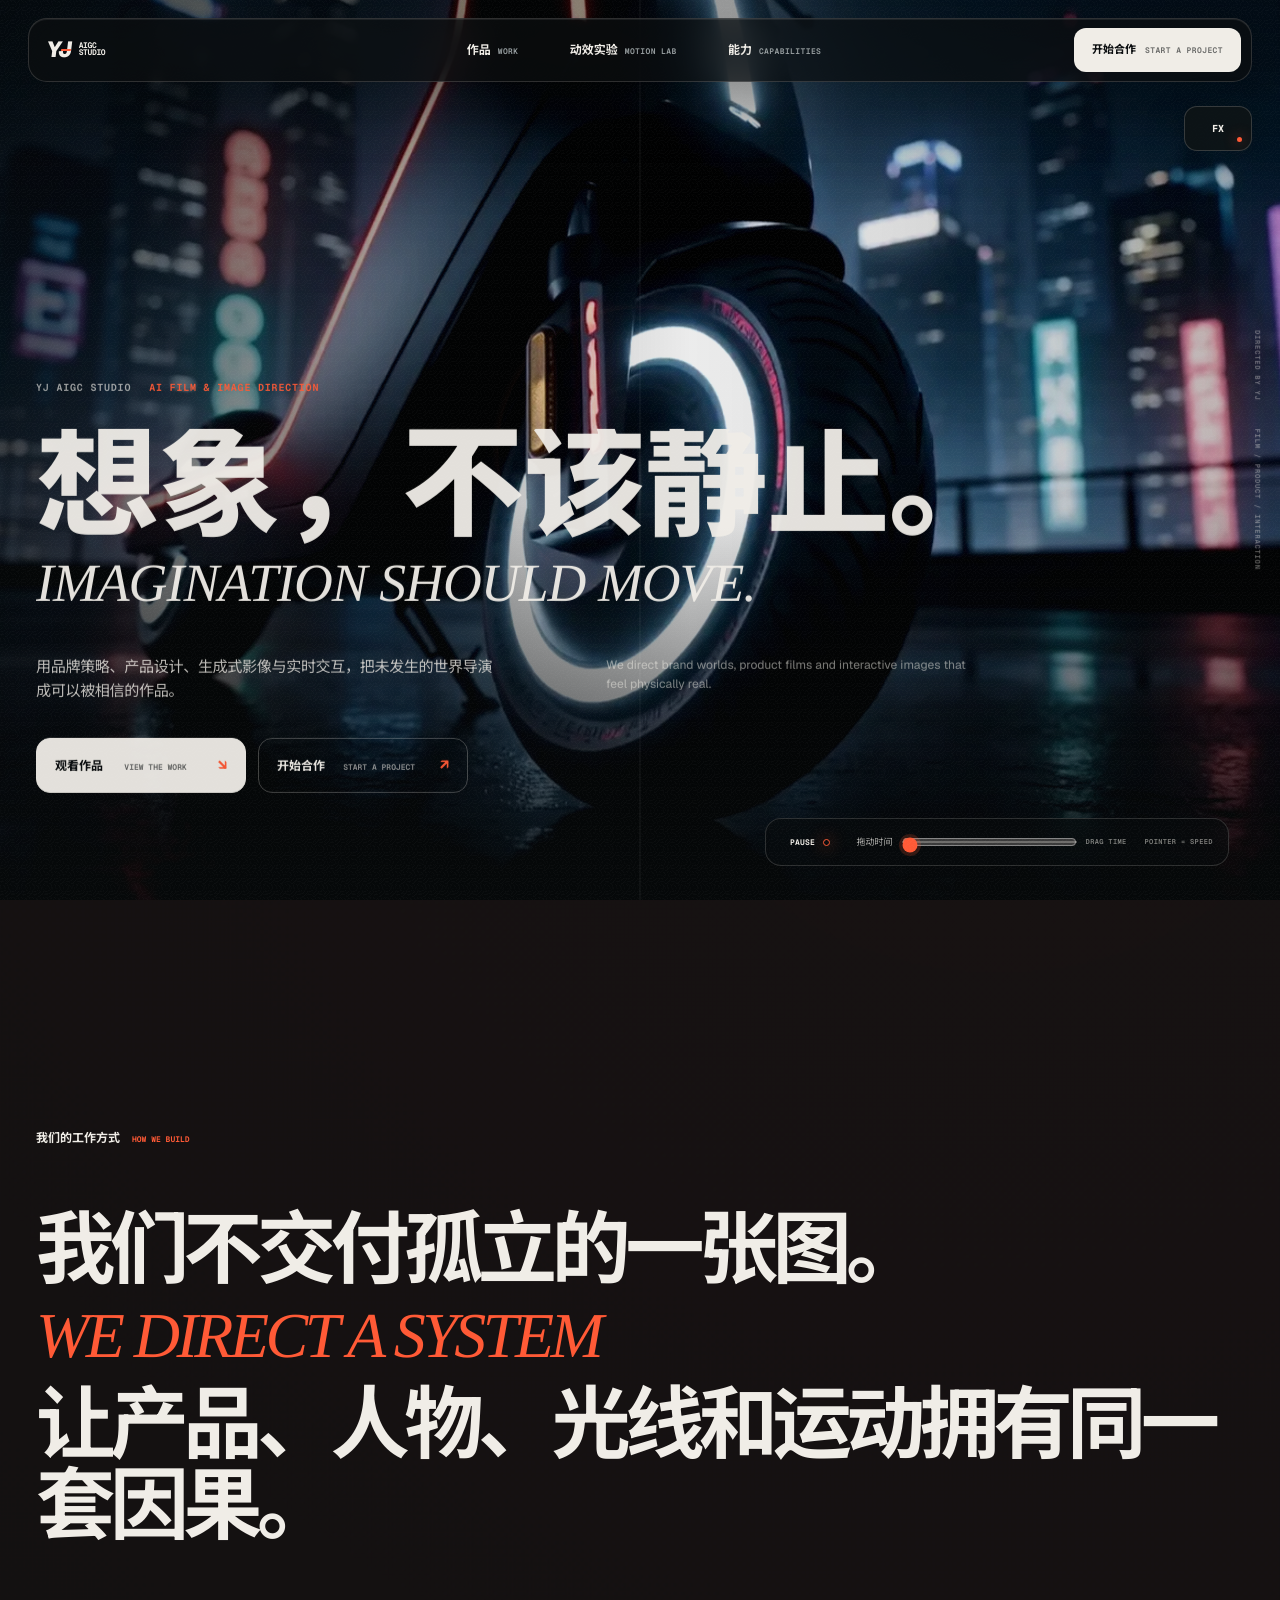
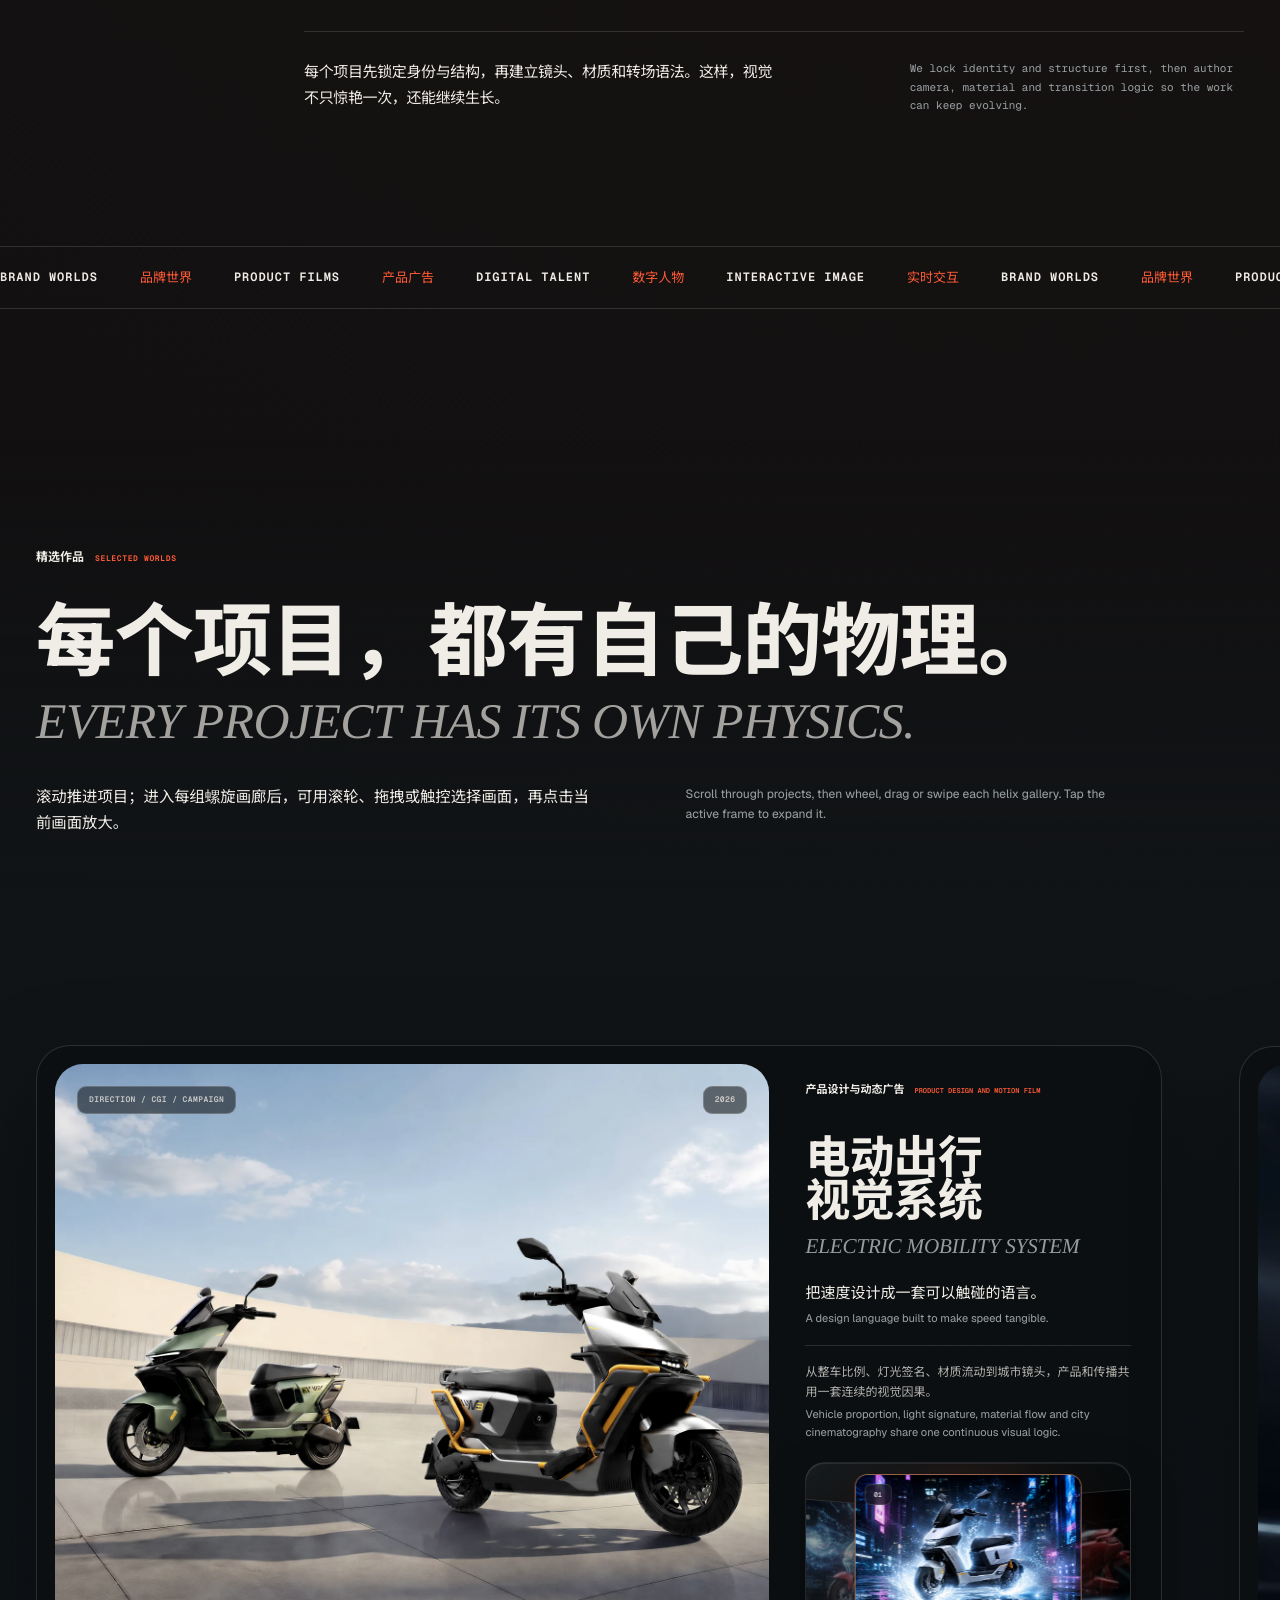
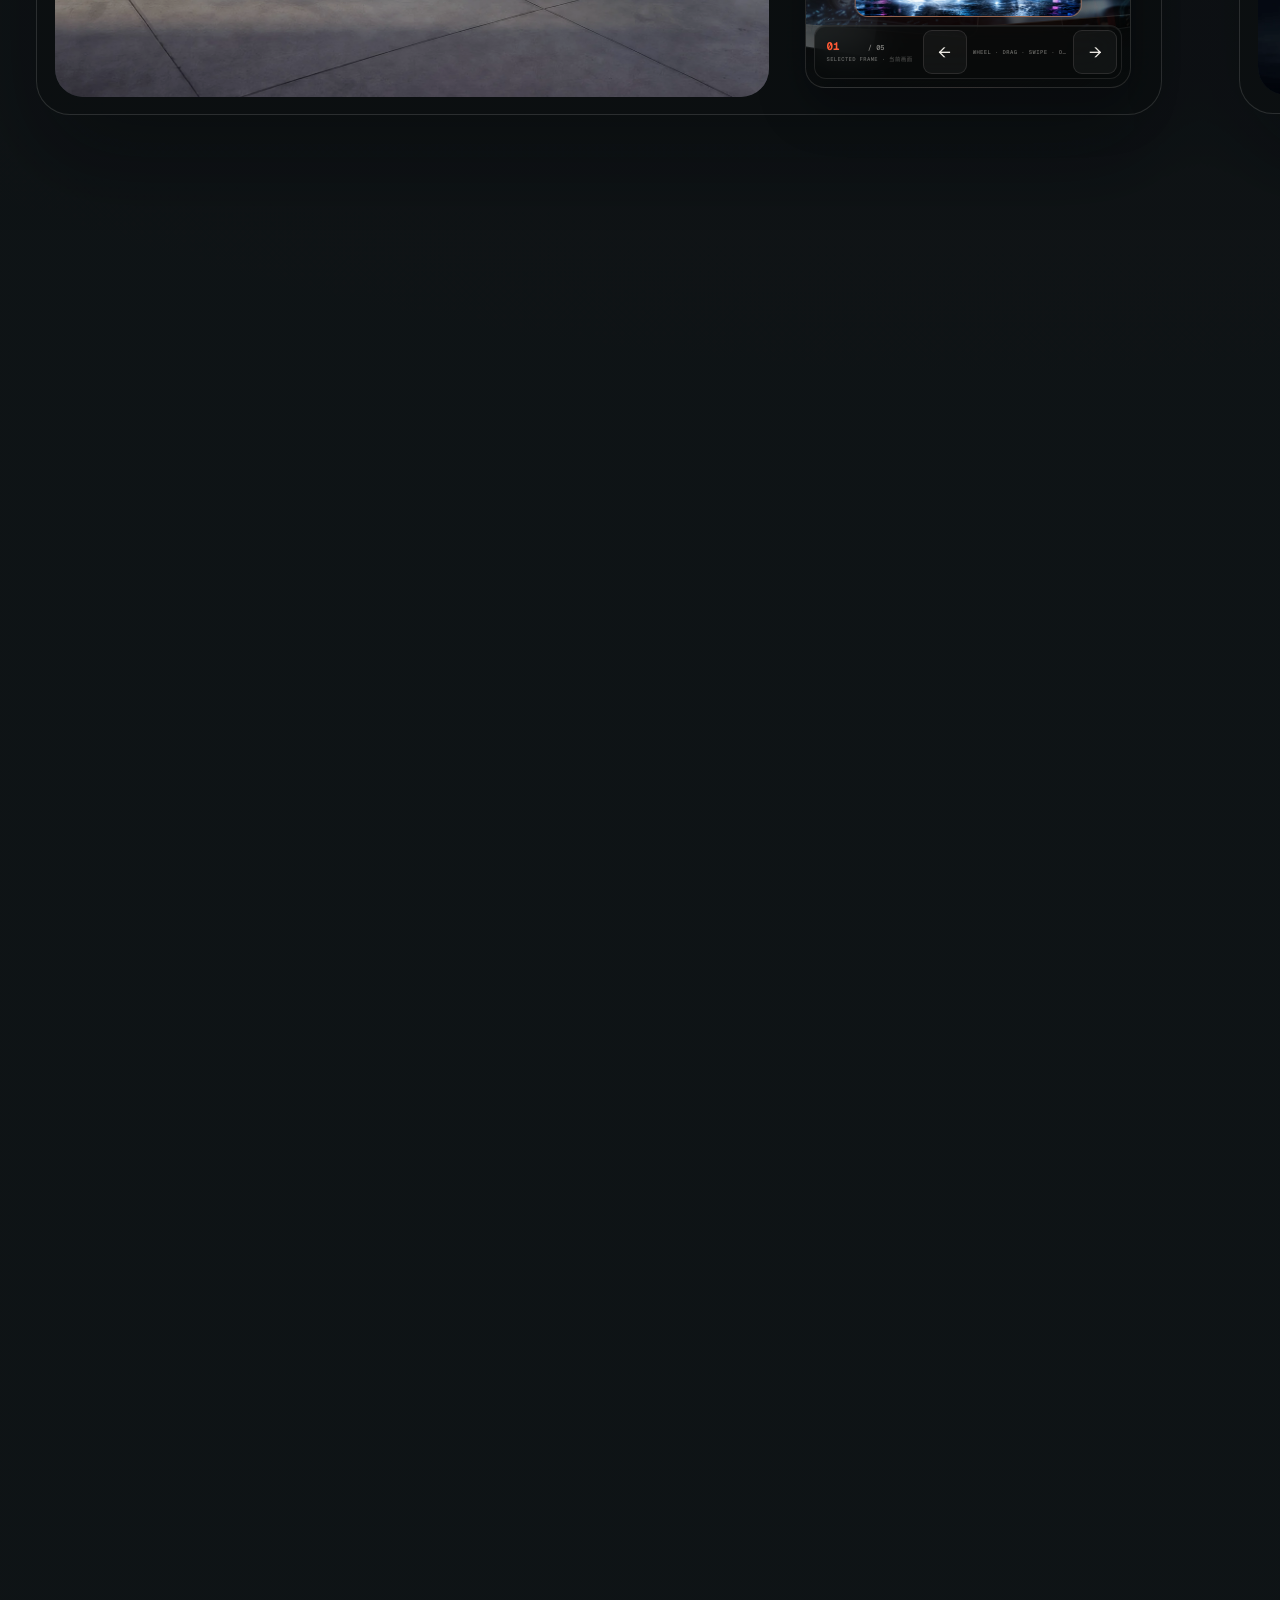
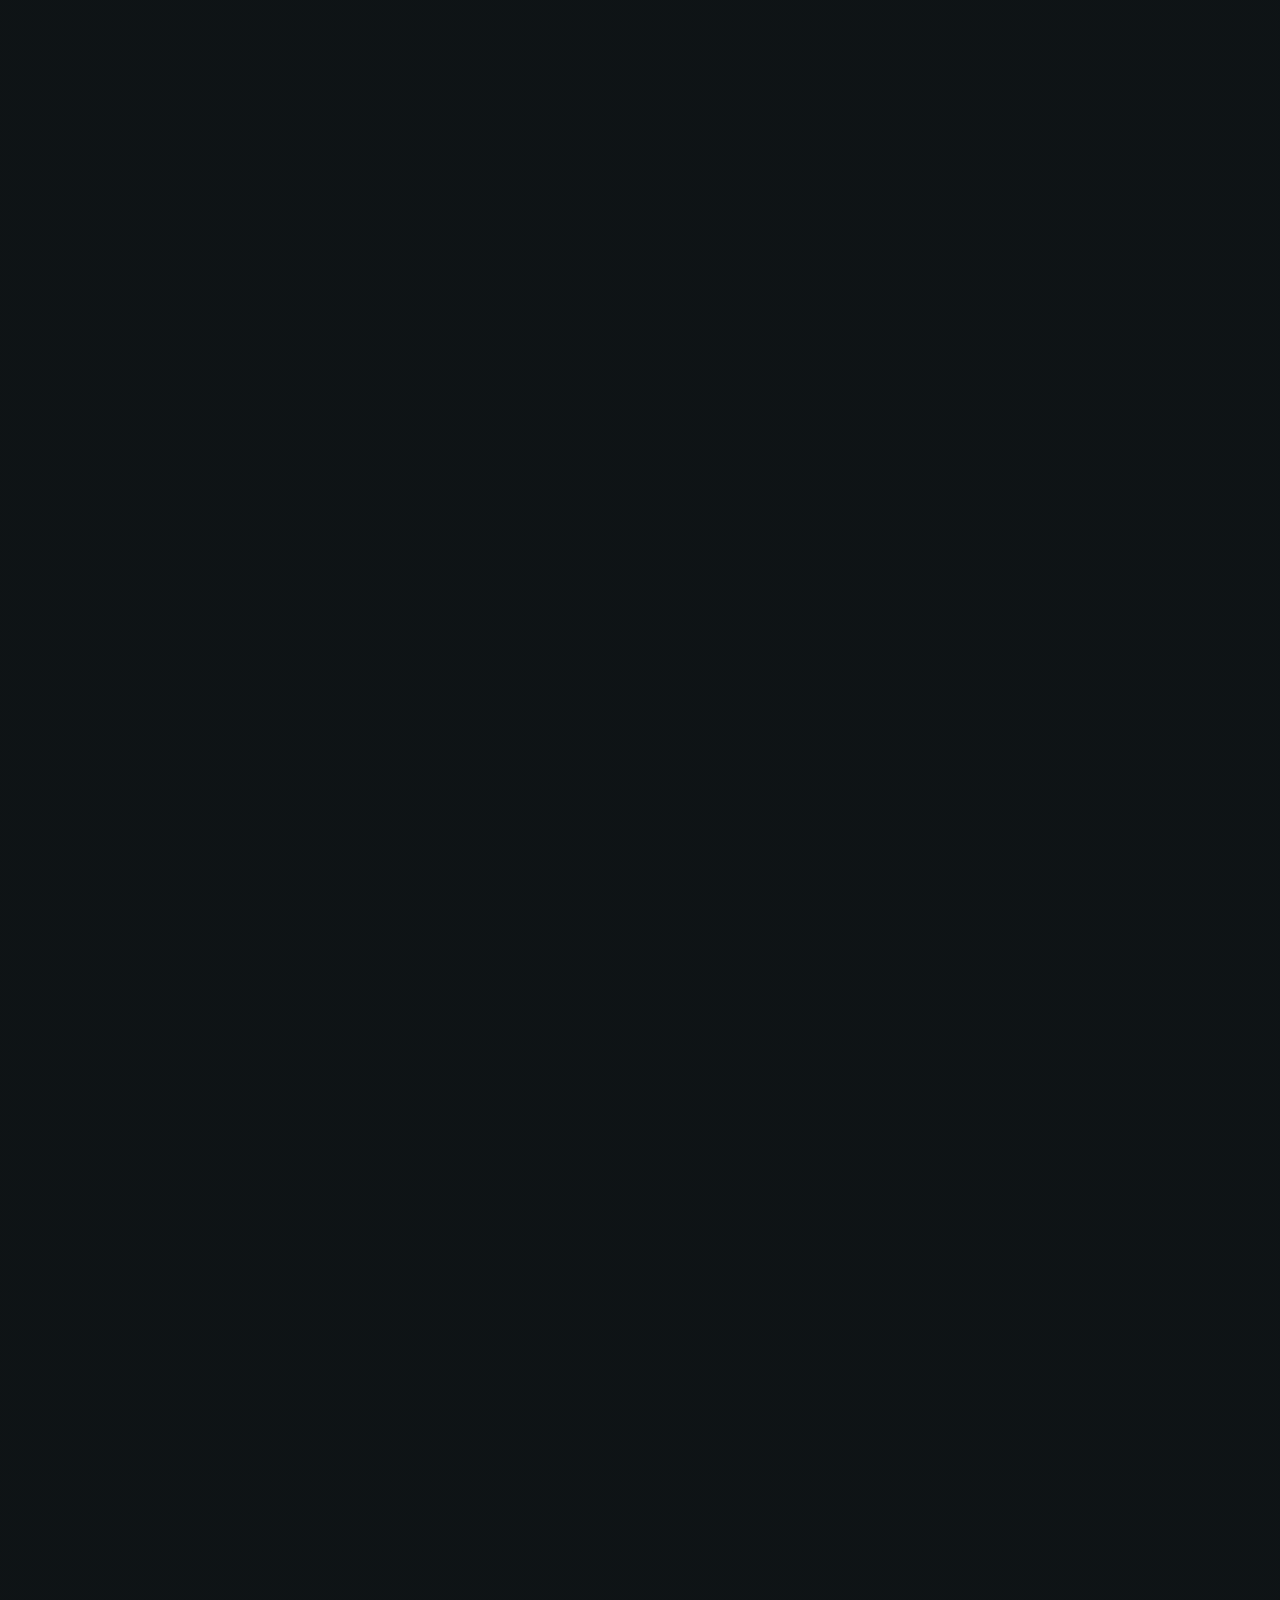
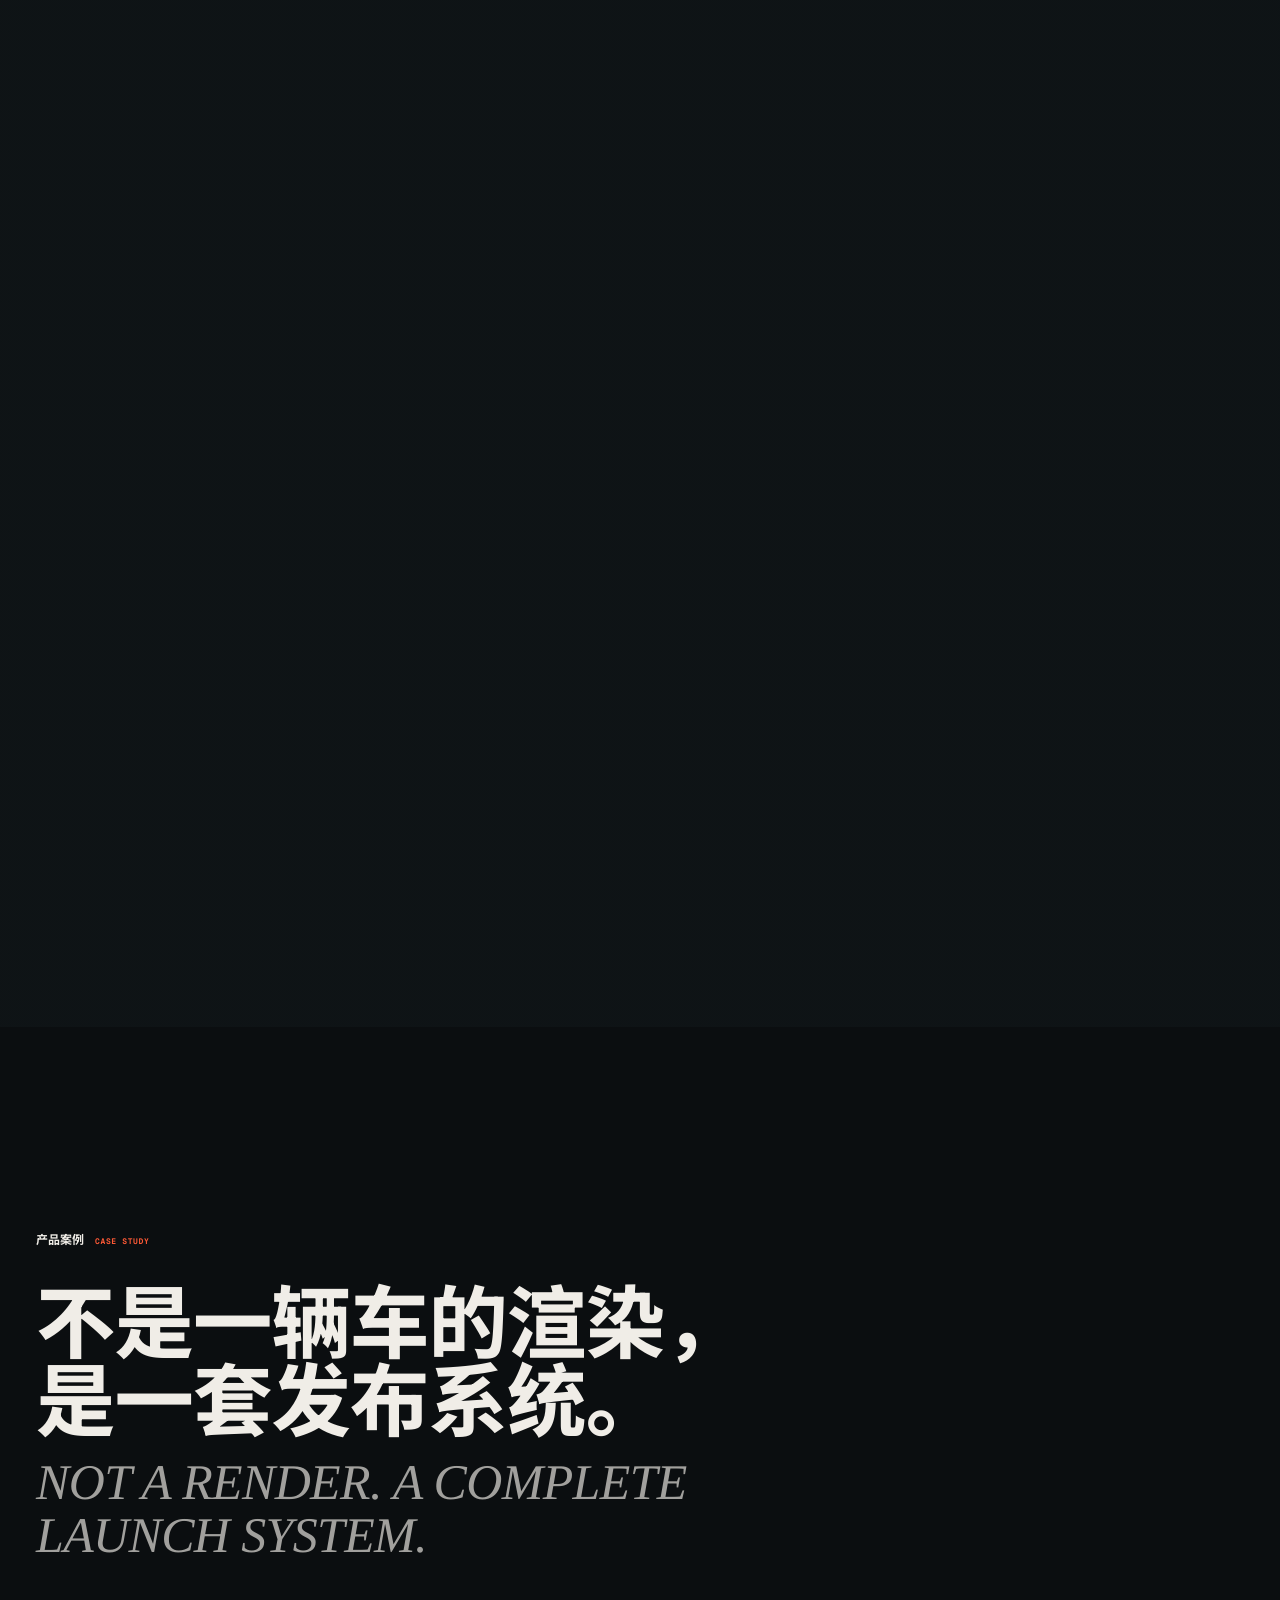
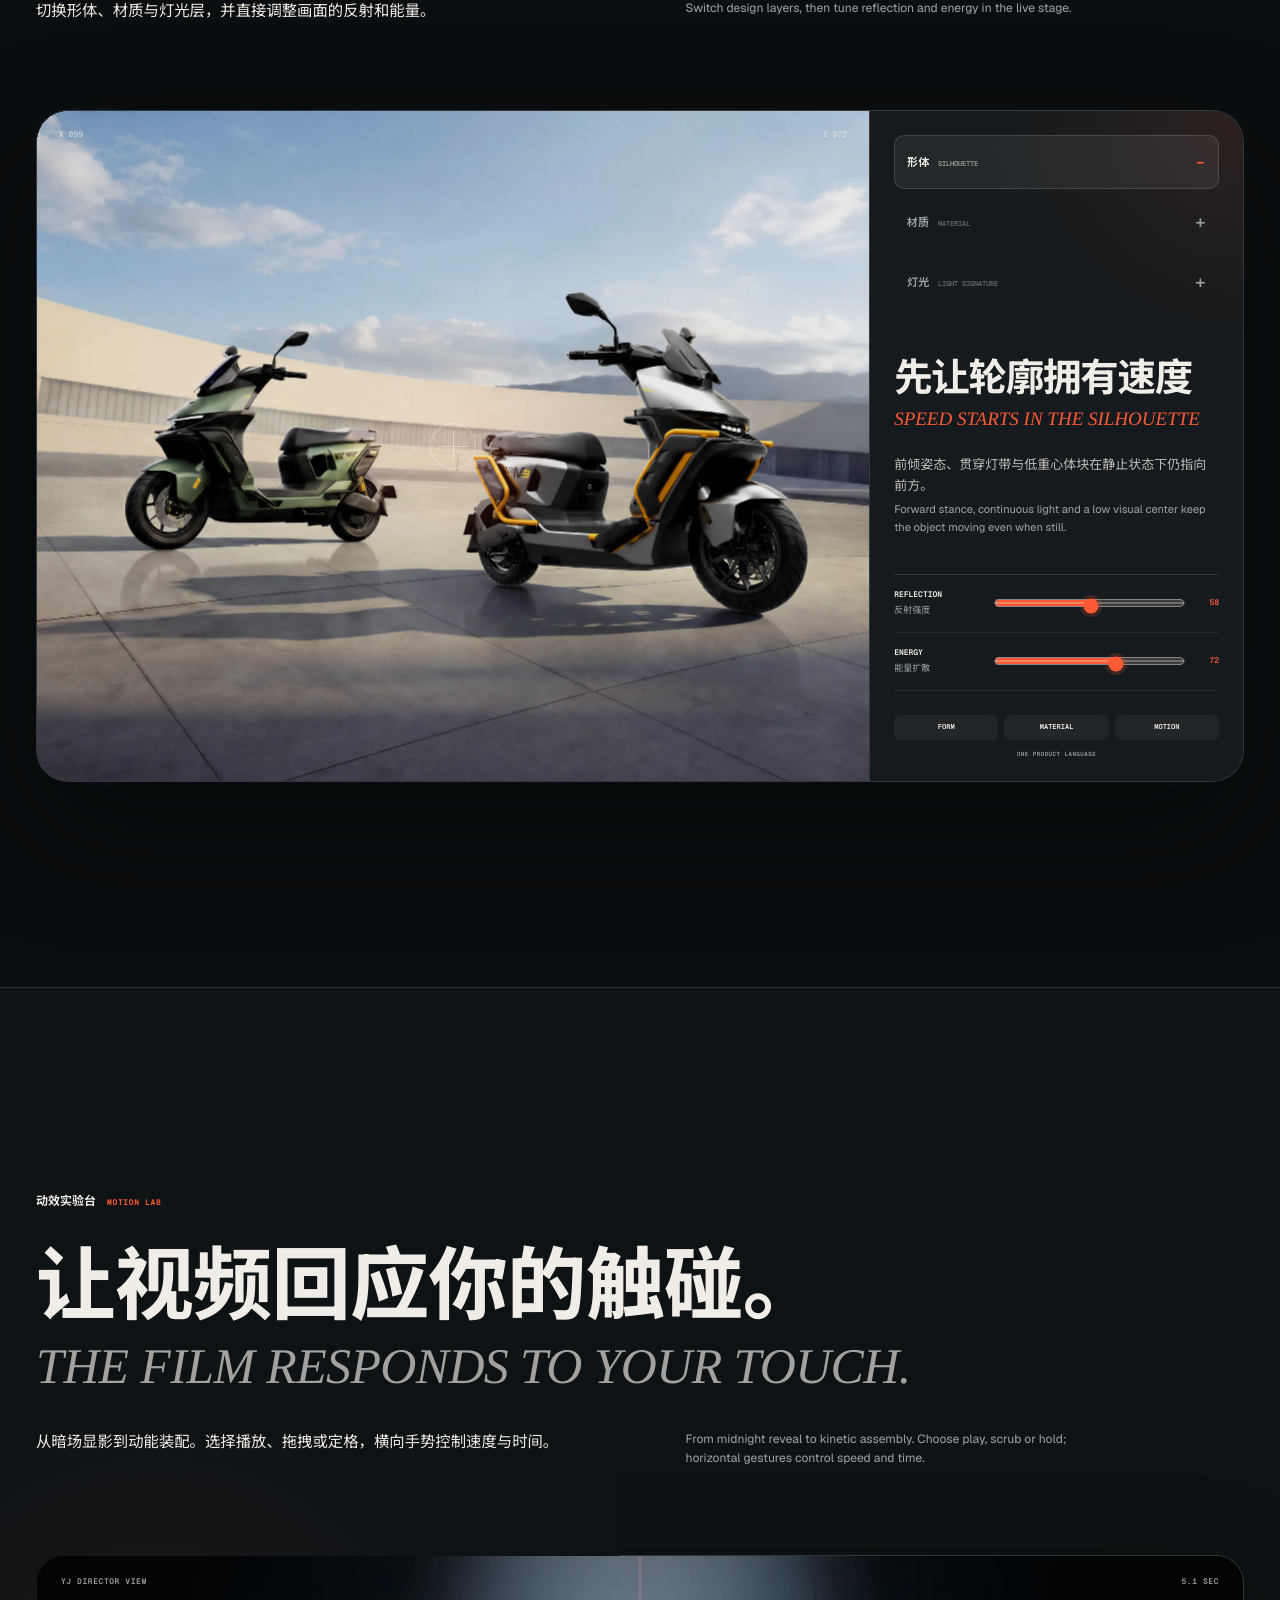
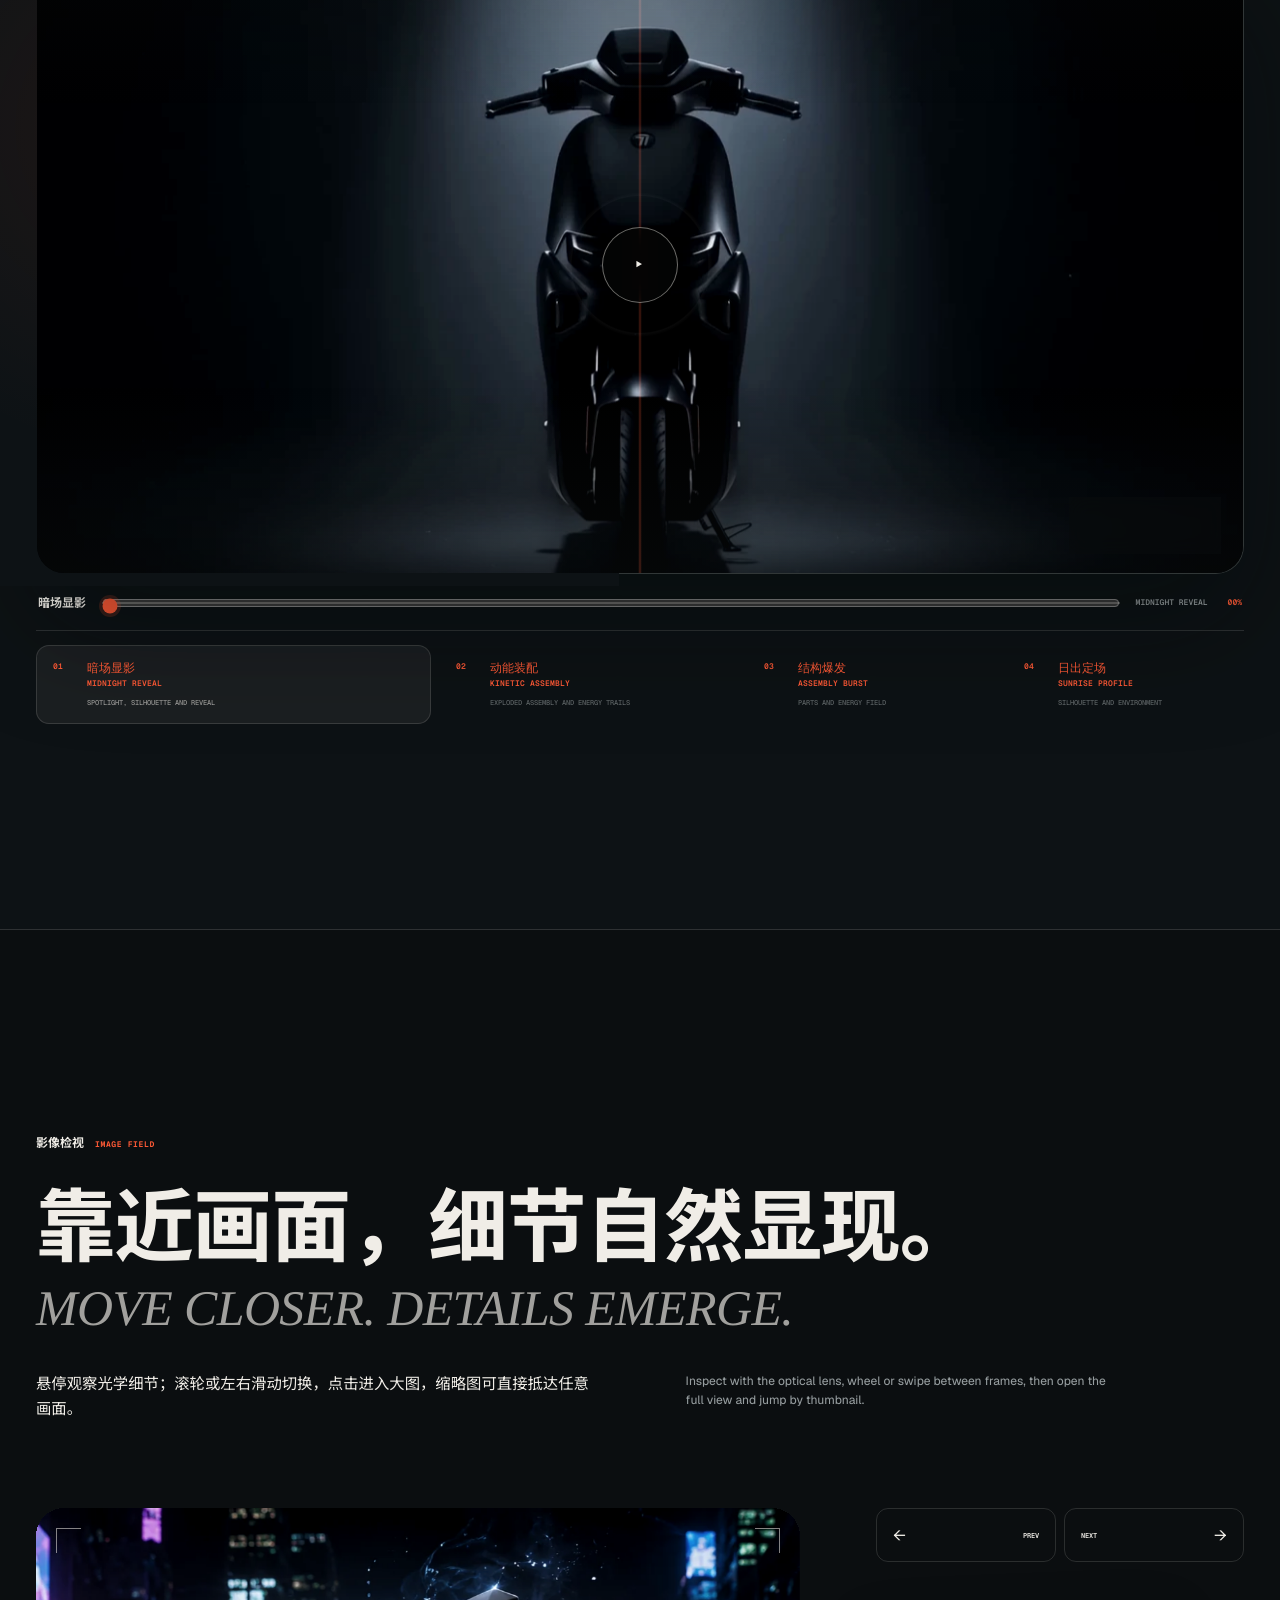
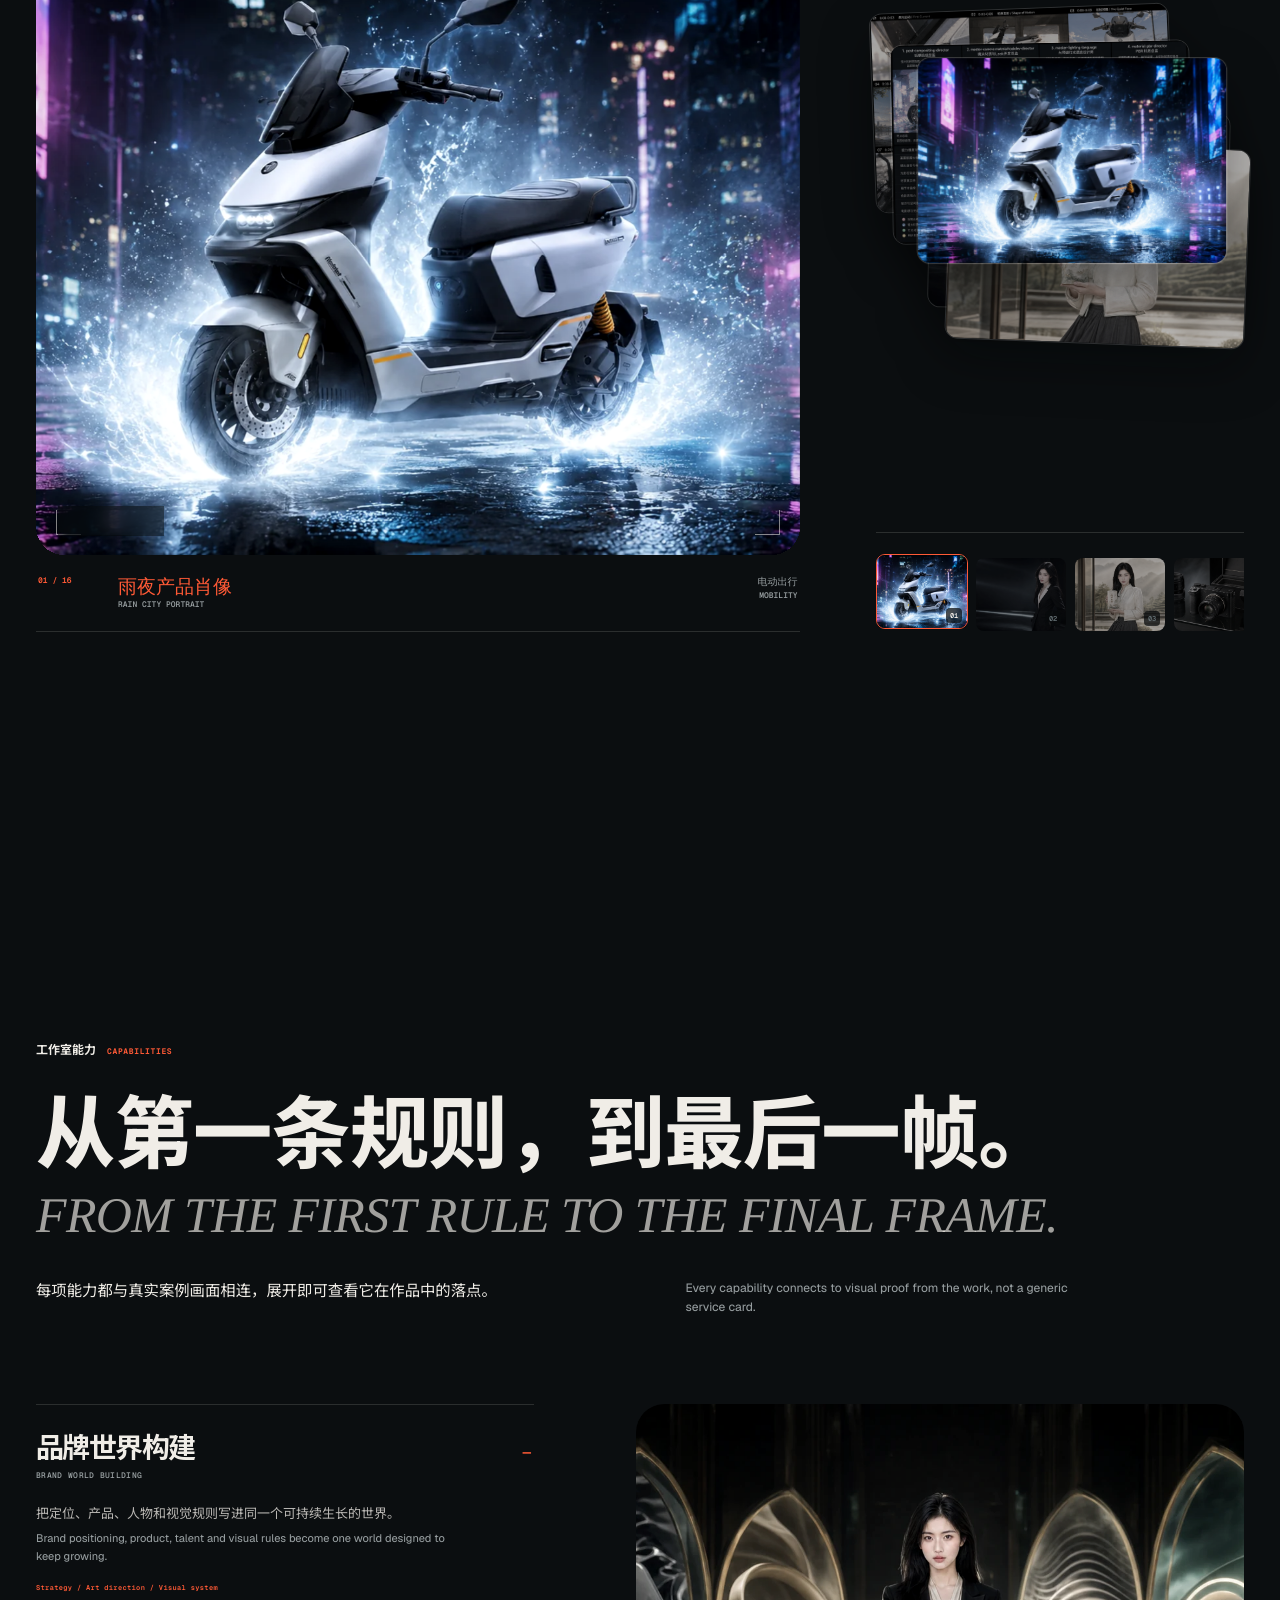
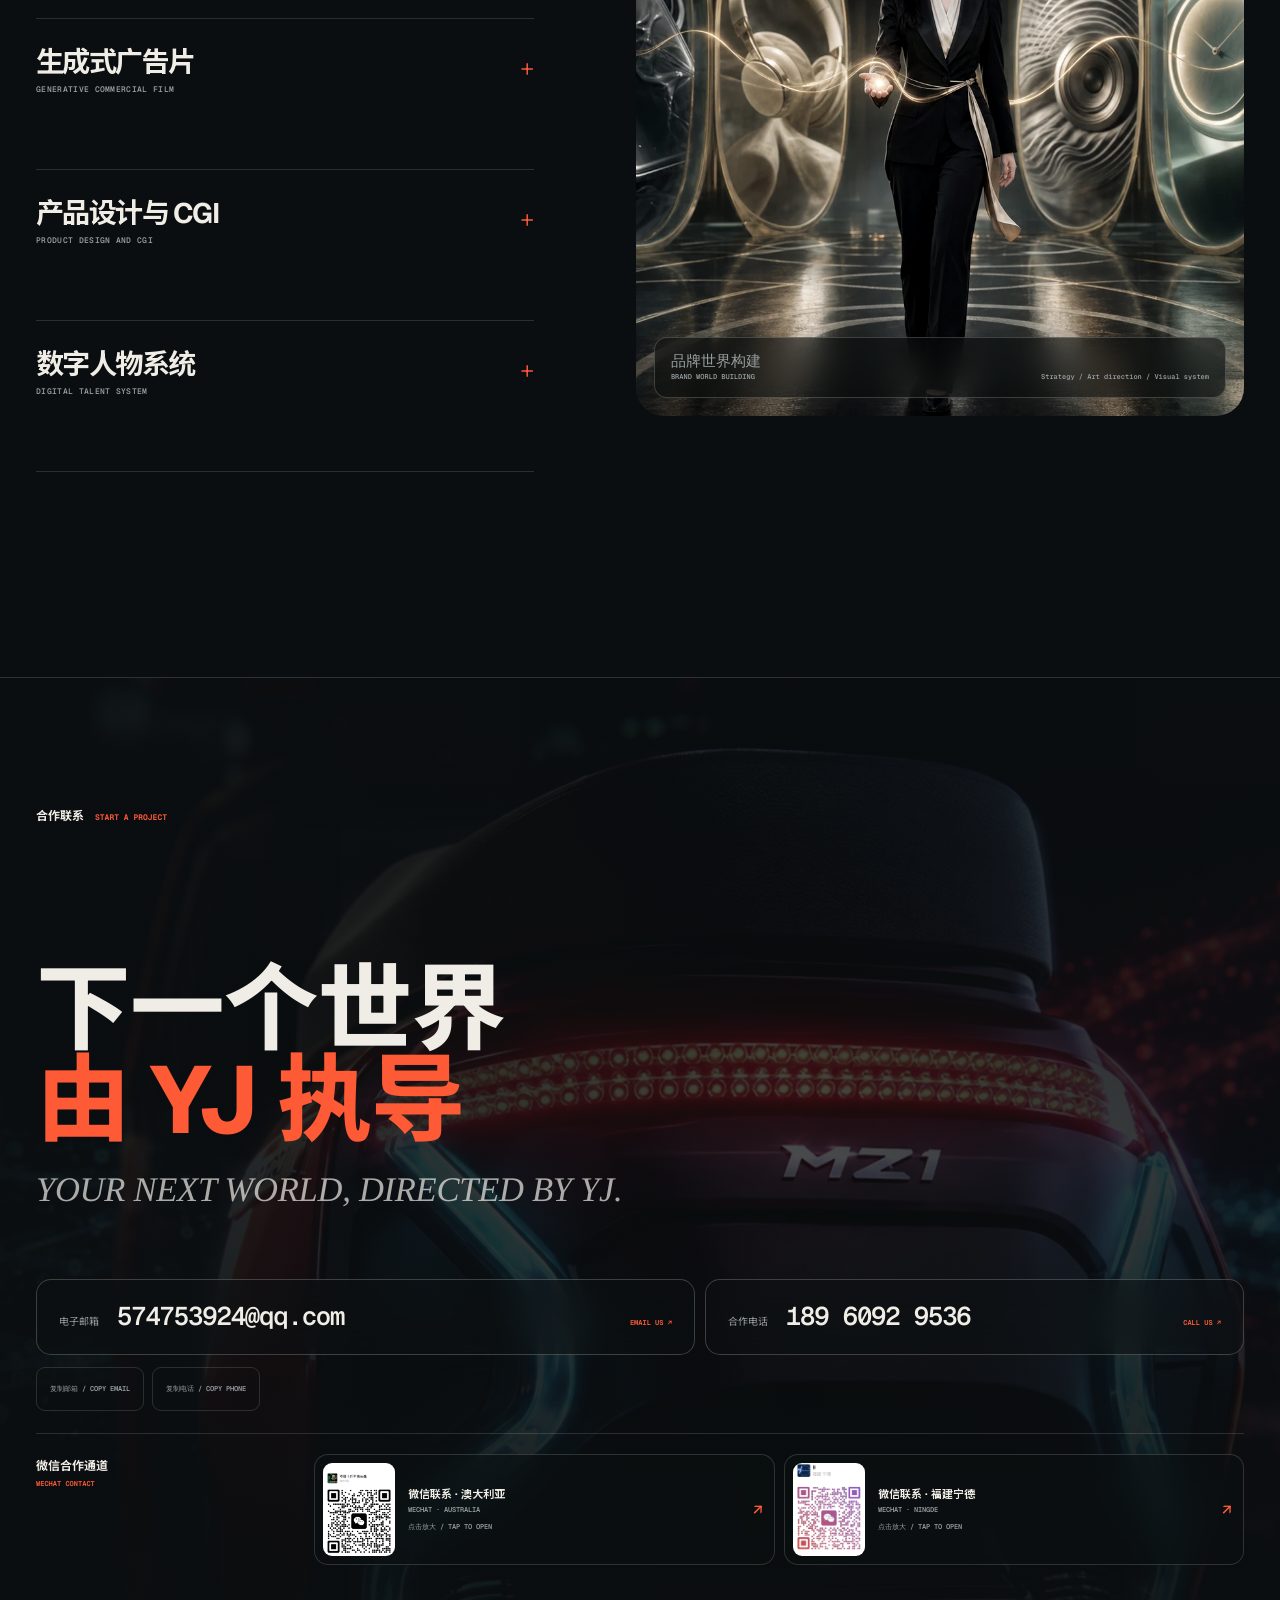
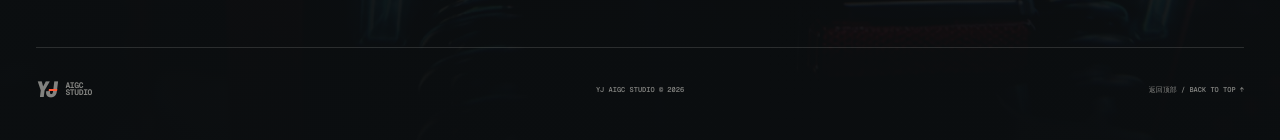
==== commit 042be85e: "Publish cinematic films and helix galleries" ====
--- a/index.html
+++ b/index.html
@@ -16,8 +16,8 @@
     <link rel="icon" href="/release-20260804-mz3/assets/mobility-film/tail-energy.webp" type="image/webp" />
     <link rel="preload" href="/release-20260804-mz3/assets/mobility-film/city-velocity-poster.webp" as="image" type="image/webp" />
     <title>YJ AI Film Studio | 让未见，成为可见</title>
-    <script type="module" crossorigin src="/release-20260804-mz3/assets/index-Dzilyako.js"></script>
-    <link rel="stylesheet" crossorigin href="/release-20260804-mz3/assets/index-DBAwEgP6.css">
+    <script type="module" crossorigin src="/release-20260804-mz3/assets/index-DEhhY9Ht.js"></script>
+    <link rel="stylesheet" crossorigin href="/release-20260804-mz3/assets/index-DYExM0i8.css">
   </head>
   <body>
     <div id="root"></div>
--- a/release-20260804-mz3/assets/index-DYExM0i8.css
+++ b/release-20260804-mz3/assets/index-DYExM0i8.css
@@ -0,0 +1 @@
+@font-face{font-family:YJ Sans;src:url(/release-20260804-mz3/assets/fonts/Geist-Variable.woff2) format("woff2");font-style:normal;font-weight:100 900;font-display:swap}@font-face{font-family:YJ Mono;src:url(/release-20260804-mz3/assets/fonts/GeistMono-Variable.woff2) format("woff2");font-style:normal;font-weight:100 900;font-display:swap}@font-face{font-family:YJ CJK;src:url(/release-20260804-mz3/assets/fonts/YJ-CJK-Subset.woff2) format("woff2");font-style:normal;font-weight:100 900;font-display:swap}:root{color-scheme:dark;--canvas: #0b0e10;--canvas-soft: #101518;--surface: #141a1d;--surface-high: #1a2124;--ink: #f0ede7;--muted: #969d9f;--muted-deep: #657074;--signal: #ff5a36;--signal-soft: rgba(255, 90, 54, .14);--line: rgba(240, 237, 231, .14);--line-soft: rgba(240, 237, 231, .08);--shadow: rgba(3, 6, 7, .48);--shell: min(1440px, calc(100vw - 72px) );--user-motion: 1;--user-depth: .72;--user-grain: .42;--ease-out: cubic-bezier(.16, 1, .3, 1);--radius-stage: 28px;--radius-module: 16px;font-family:YJ Sans,YJ CJK,Noto Sans SC,Source Han Sans SC,Microsoft YaHei,sans-serif;font-synthesis:none;text-rendering:geometricPrecision;background:var(--canvas);color:var(--ink)}*{box-sizing:border-box}html{min-width:320px;scroll-behavior:auto;background:var(--canvas)}body{min-width:320px;min-height:100dvh;margin:0;overflow-x:hidden;background:radial-gradient(circle at 78% 4%,rgba(255,90,54,.055),transparent 26%),var(--canvas);color:var(--ink);-webkit-font-smoothing:antialiased}body.menu-open,body.viewer-open{overflow:hidden}button,a,input{font:inherit}button{border:0;padding:0;color:inherit;background:none;cursor:pointer}a{color:inherit;text-decoration:none}img,video,canvas{display:block;max-width:100%}img,video{object-fit:cover}::selection{background:var(--signal);color:#17100d}:focus-visible{outline:2px solid var(--signal);outline-offset:4px}.app{position:relative;isolation:isolate;min-height:100dvh;overflow:clip}.app:after{position:fixed;inset:0;z-index:95;content:"";pointer-events:none;opacity:calc(var(--user-grain) * .075);mix-blend-mode:screen;background-image:repeating-radial-gradient(circle at 18% 32%,rgba(255,255,255,.75) 0 .45px,transparent .7px 3px),repeating-radial-gradient(circle at 76% 68%,rgba(255,255,255,.5) 0 .35px,transparent .7px 4px);background-size:11px 13px,17px 19px}.page-shell{width:var(--shell);margin-inline:auto}.skip-link{position:fixed;top:12px;left:12px;z-index:200;padding:12px 16px;border-radius:10px;background:var(--signal);color:#17100d;font:700 11px/1 YJ Mono,monospace;transform:translateY(-140%);transition:transform .25s ease}.skip-link:focus{transform:translateY(0)}.neural-field{position:fixed;inset:0;z-index:-1;opacity:calc(.22 * var(--user-depth));pointer-events:none}.site-progress{position:fixed;inset:0 0 auto;z-index:120;height:2px;pointer-events:none}.site-progress__bar{display:block;width:100%;height:100%;background:var(--signal);transform:scaleX(0);transform-origin:left center}.dual-copy{display:flex;flex-direction:column;gap:5px}.dual-copy__zh,.dual-copy__en{display:block;text-wrap:pretty}.studio-mark{display:inline-flex;align-items:center;gap:10px;flex:0 0 auto}.studio-mark__letters{position:relative;display:flex;align-items:center;height:30px;font-size:26px;font-weight:860;line-height:.82;letter-spacing:-.16em;transform:skew(-7deg)}.studio-mark__letters:after{position:absolute;inset:45% -2px auto 1px;height:2px;content:"";background:var(--signal);transform:scaleX(.42);transform-origin:right}.studio-mark__letters i{font-style:normal}.studio-mark__name{font:660 8px/.86 YJ Mono,monospace;letter-spacing:-.045em}.studio-mark--compact .studio-mark__letters{height:24px;font-size:22px}.site-header{position:fixed;inset:18px 28px auto;z-index:110}.site-header__bar{display:grid;grid-template-columns:1fr auto 1fr;align-items:center;min-height:62px;padding:8px 10px 8px 18px;border:1px solid rgba(240,237,231,.16);border-radius:19px;background:#0b0e10bd;box-shadow:0 18px 60px #03060747,inset 0 1px #ffffff14;backdrop-filter:blur(22px) saturate(1.16);-webkit-backdrop-filter:blur(22px) saturate(1.16)}.site-header__nav{display:flex;align-items:center;gap:clamp(28px,4vw,68px)}.site-header__nav a{position:relative;display:flex;align-items:baseline;gap:7px;padding:15px 0}.site-header__nav a:after{position:absolute;inset:auto 0 8px;height:1px;content:"";background:var(--signal);transform:scaleX(0);transform-origin:right;transition:transform .36s var(--ease-out)}.site-header__nav a:hover:after,.site-header__nav a:focus-visible:after{transform:scaleX(1);transform-origin:left}.site-header__nav span{font-size:12px;font-weight:680}.site-header__nav small,.site-header__contact small{color:var(--muted);font:620 8px/1 YJ Mono,monospace;letter-spacing:.05em}.site-header__contact{justify-self:end;display:flex;align-items:baseline;gap:9px;padding:15px 18px;border-radius:12px;background:var(--ink);color:var(--canvas)}.site-header__contact span{font-size:11px;font-weight:720}.site-header__contact small{color:#0b0e1094}.site-header__menu,.site-menu{display:none}.hero{position:relative;min-height:100dvh;overflow:hidden;background:#101518}.hero-film{--film-x: 0;--film-y: 0;--film-rx: 0;--film-ry: 0;position:absolute;inset:0;overflow:hidden;background:#11171a;perspective:1400px;touch-action:pan-y}.hero-film video{width:calc(100% + 42px);height:calc(100% + 32px);margin:-16px -21px;filter:saturate(.88) contrast(1.12);transform:translate3d(calc(var(--film-x) * 1px),calc(var(--film-y) * 1px),0) rotateX(calc(var(--film-rx) * 1deg)) rotateY(calc(var(--film-ry) * 1deg)) scale(1.035);transform-origin:center;will-change:transform,filter}.hero-film__veil{position:absolute;inset:0;pointer-events:none;background:linear-gradient(180deg,rgba(6,9,10,.34),transparent 24%,transparent 56%,rgba(6,9,10,.9) 100%),linear-gradient(90deg,#06090ab8,#06090a14 54%,#06090a47)}.hero-film__optics{position:absolute;inset:0;pointer-events:none;opacity:calc(.66 * var(--user-depth));background:radial-gradient(circle at calc(50% + var(--film-x) * 1.6px) calc(50% + var(--film-y) * 1.6px),transparent 0 8%,rgba(255,255,255,.035) 8.2%,transparent 8.8% 18%,rgba(255,90,54,.05) 18.2%,transparent 19%),linear-gradient(90deg,transparent 49.92%,rgba(255,255,255,.15) 50%,transparent 50.08%);mix-blend-mode:screen}.hero-film__hud{position:absolute;right:clamp(28px,4vw,68px);bottom:34px;z-index:2;display:grid;grid-template-columns:auto minmax(180px,270px) auto;align-items:center;gap:18px;padding:13px 15px;border:1px solid rgba(240,237,231,.16);border-radius:var(--radius-module);background:#090c0da3;backdrop-filter:blur(18px);-webkit-backdrop-filter:blur(18px)}.film-toggle{display:flex;align-items:center;justify-content:center;gap:8px;min-width:58px;min-height:44px;margin:-12px 0;color:var(--ink);font:650 8px/1 YJ Mono,monospace}.film-toggle i{width:7px;height:7px;border:1px solid var(--signal);border-radius:50%;box-shadow:0 0 16px #ff5a369e}.film-progress{display:grid;grid-template-columns:auto 1fr auto;align-items:center;gap:9px;color:#f0ede7b8;font-size:9px}.film-progress small,.film-rate{font:580 7px/1 YJ Mono,monospace;color:#f0ede785;letter-spacing:.05em}input[type=range]{min-width:0;height:18px;margin:0;background:transparent;accent-color:var(--signal)}input[type=range]::-webkit-slider-runnable-track{height:2px;background:#f0ede747}input[type=range]::-webkit-slider-thumb{width:10px;height:10px;margin-top:-4px;border:0;border-radius:50%;background:var(--signal);box-shadow:0 0 0 3px #ff5a362e;-webkit-appearance:none}.hero__content{position:relative;z-index:2;display:flex;flex-direction:column;justify-content:flex-end;min-height:100dvh;padding-top:118px;padding-bottom:clamp(112px,13vh,148px);pointer-events:none}.hero__content a{pointer-events:auto}.hero__eyebrow{display:flex;gap:18px;margin-bottom:clamp(24px,4vh,52px);color:#f0ede7ad;font:620 10px/1 YJ Mono,monospace;letter-spacing:.08em}.hero__eyebrow span:last-child{color:var(--signal)}.hero h1{max-width:1180px;margin:0;overflow:hidden;font-weight:790;line-height:.9;letter-spacing:-.045em;text-wrap:balance}.hero h1 span{display:block;font-size:clamp(68px,9.6vw,154px)}.hero h1 em{display:block;margin-top:16px;color:var(--ink);font:italic 400 clamp(26px,4.2vw,66px)/1.02 Georgia,"Times New Roman",serif;letter-spacing:-.018em}.hero__content>p{display:grid;grid-template-columns:minmax(260px,470px) minmax(220px,370px);gap:clamp(28px,8vw,120px);max-width:940px;margin:clamp(26px,5vh,52px) 0 0;color:#f0ede7d1;font-size:clamp(14px,1.18vw,18px);line-height:1.6;letter-spacing:-.025em;text-wrap:pretty}.hero__content>p small{color:#f0ede785;font:440 12px/1.6 YJ Sans,sans-serif;letter-spacing:0}.hero__actions{display:flex;align-items:center;gap:12px;margin-top:34px}.hero-cta{display:grid;grid-template-columns:auto auto auto;align-items:baseline;gap:12px;min-width:210px;padding:17px 18px;border:1px solid rgba(240,237,231,.28);border-radius:14px;backdrop-filter:blur(12px);-webkit-backdrop-filter:blur(12px);transition:color .28s ease,background .28s ease,border-color .28s ease}.hero-cta span{font-size:12px;font-weight:720}.hero-cta small{font:620 8px/1 YJ Mono,monospace;color:currentColor;opacity:.6}.hero-cta b{justify-self:end;color:var(--signal);font-size:15px}.hero-cta--primary{border-color:var(--ink);background:var(--ink);color:var(--canvas)}.hero-cta--primary:hover,.hero-cta--ghost:hover{border-color:var(--signal);background:var(--signal);color:#17100d}.hero-cta--primary:hover b,.hero-cta--ghost:hover b{color:#17100d}.hero__edge-copy{position:absolute;top:50%;right:23px;z-index:2;display:flex;align-items:center;gap:28px;color:#f0ede76e;font:580 7px/1 YJ Mono,monospace;letter-spacing:.12em;transform:translate(50%,-50%) rotate(90deg);transform-origin:center}.motion-console{position:fixed;right:20px;top:98px;z-index:116;width:320px;min-height:280px;pointer-events:none}.motion-console__panel{position:absolute;inset:0;padding:18px;border:1px solid rgba(240,237,231,.18);border-radius:18px;background:#0f1416eb;box-shadow:0 28px 80px #03060775,inset 0 1px #ffffff12;backdrop-filter:blur(22px) saturate(1.1);-webkit-backdrop-filter:blur(22px) saturate(1.1);clip-path:inset(0 0 78% 66% round 18px);opacity:1;pointer-events:none;transition:opacity .24s ease,transform .42s var(--ease-out)}.motion-console:not(.is-open) .motion-console__panel{opacity:0;transform:translateY(8px) scale(.97)}.motion-console.is-open .motion-console__panel{opacity:1;transform:none;pointer-events:auto}.motion-console__head{display:flex;align-items:center;justify-content:space-between;padding-bottom:18px;border-bottom:1px solid var(--line)}.motion-console__head>span{display:flex;align-items:baseline;gap:8px}.motion-console__head b,.motion-console label b{font:650 9px/1 YJ Mono,monospace;letter-spacing:.06em}.motion-console__head small,.motion-console label small{color:var(--muted);font-size:9px}.motion-console__head button{min-width:44px;min-height:44px;color:var(--muted);font:600 7px/1 YJ Mono,monospace}.motion-console label{display:grid;grid-template-columns:90px 1fr 25px;align-items:center;gap:9px;min-height:52px;border-bottom:1px solid var(--line-soft)}.motion-console label>span{display:flex;flex-direction:column;gap:4px}.motion-console output{text-align:right;color:var(--signal);font:600 8px/1 YJ Mono,monospace}.calm-toggle{display:flex;align-items:center;justify-content:space-between;width:100%;margin-top:14px;padding:12px;border-radius:11px;background:#f0ede70f;font:620 8px/1 YJ Mono,monospace;transition:background .3s ease,color .3s ease}.calm-toggle.is-active{background:var(--signal);color:#17100d}.calm-toggle small{color:currentColor;opacity:.6}.motion-console__trigger{position:absolute;top:8px;right:8px;display:flex;align-items:center;justify-content:center;width:68px;height:45px;border:1px solid rgba(240,237,231,.18);border-radius:13px;background:#0f1416db;box-shadow:0 12px 40px #03060742;font:720 10px/1 YJ Mono,monospace;pointer-events:auto}.motion-console__trigger i{position:absolute;right:9px;bottom:8px;width:5px;height:5px;border-radius:50%;background:var(--signal);box-shadow:0 0 13px #ff5a36bf}.section-title{display:flex;flex-direction:column;align-items:flex-start;max-width:1120px}.section-title__kicker{flex-direction:row;align-items:baseline;gap:11px;margin-bottom:38px}.section-title__kicker .dual-copy__zh{font-size:12px;font-weight:680}.section-title__kicker .dual-copy__en{color:var(--signal);font:650 8px/1 YJ Mono,monospace;letter-spacing:.08em}.section-title h2{margin:0;max-width:1050px;font-weight:760;line-height:.98;letter-spacing:-.035em;text-wrap:balance}.section-title h2 span{display:block;font-size:clamp(48px,6.2vw,98px)}.section-title h2 em{display:block;margin-top:16px;color:#f0ede7a8;font:italic 400 clamp(25px,3.9vw,58px)/1.06 Georgia,"Times New Roman",serif;letter-spacing:-.012em}.section-title__body{display:grid;grid-template-columns:minmax(260px,560px) minmax(220px,430px);gap:clamp(28px,7vw,110px);margin-top:36px}.section-title__body .dual-copy__zh{font-size:clamp(14px,1.2vw,17px);line-height:1.65}.section-title__body .dual-copy__en{color:var(--muted);font:440 12px/1.65 YJ Sans,sans-serif}.manifesto{position:relative;padding:clamp(150px,18vw,270px) 0 130px}.manifesto__lead{max-width:1180px}.manifesto__kicker{flex-direction:row;align-items:baseline;gap:12px;margin-bottom:64px}.manifesto__kicker .dual-copy__zh{font-size:12px;font-weight:700}.manifesto__kicker .dual-copy__en{color:var(--signal);font:650 8px/1 YJ Mono,monospace}.manifesto__statement{margin:0;font-size:clamp(46px,6.2vw,96px);font-weight:680;line-height:1.02;letter-spacing:-.072em}.manifesto__statement span,.manifesto__statement em{display:block}.manifesto__statement em{margin:13px 0 17px;color:var(--signal);font:italic 400 clamp(30px,5vw,76px)/1 Georgia,serif;letter-spacing:-.055em}.manifesto__foot{display:grid;grid-template-columns:minmax(0,1fr) minmax(0,.7fr);gap:10vw;max-width:940px;margin:84px 0 0 auto;padding-top:28px;border-top:1px solid var(--line)}.manifesto__foot p{margin:0;font-size:15px;line-height:1.7;letter-spacing:-.025em}.manifesto__foot p:last-child{color:var(--muted);font:420 11px/1.68 YJ Mono,monospace;letter-spacing:0}.manifesto__marquee{width:100vw;margin:130px 0 0 calc((100vw - var(--shell)) / -2);overflow:hidden;border-block:1px solid var(--line)}.manifesto__marquee div{display:flex;align-items:center;gap:42px;width:max-content;padding:22px 0;animation:marquee 28s linear infinite}.manifesto__marquee span{font:620 12px/1 YJ Mono,monospace;letter-spacing:.08em}.manifesto__marquee i{color:var(--signal);font-size:13px;font-style:normal}@keyframes marquee{to{transform:translate(-50%)}}.work{position:relative;padding-top:110px;background:linear-gradient(180deg,transparent,rgba(16,21,24,.78) 9%,rgba(16,21,24,.78) 100%)}.work__heading{padding-bottom:94px}.work__pin{height:100dvh;overflow:hidden}.work__track{display:flex;align-items:center;gap:clamp(58px,6vw,104px);width:max-content;min-height:100dvh;padding-inline:max(36px,calc((100vw - min(1440px,calc(100vw - 72px)))/2));will-change:transform}.work-card{display:grid;grid-template-columns:minmax(620px,1.48fr) minmax(330px,.7fr);gap:36px;width:min(88vw,1390px);min-height:74dvh;padding:18px;border:1px solid var(--line);border-radius:calc(var(--radius-stage) + 6px);background:#0b0e10ad;box-shadow:0 42px 100px #03060759}.work-card__media{--card-x: 50%;--card-y: 50%;--card-rx: 0deg;--card-ry: 0deg;position:relative;min-height:calc(74dvh - 36px);overflow:hidden;border-radius:var(--radius-stage);background:var(--surface-high);transform:perspective(1400px) rotateX(var(--card-rx)) rotateY(var(--card-ry));transition:transform .55s var(--ease-out);will-change:transform}.work-card__media img,.work-card__media video{width:100%;height:100%;filter:saturate(.86) contrast(1.04);transform:scale(1.025);transition:transform 1s var(--ease-out),filter .65s ease}.work-card__media:hover img,.work-card__media:hover video{filter:saturate(1.02) contrast(1.06);transform:scale(1.07)}.work-card__spotlight{position:absolute;inset:0;pointer-events:none;opacity:0;background:radial-gradient(circle at var(--card-x) var(--card-y),rgba(255,255,255,.19),transparent 22%);mix-blend-mode:screen;transition:opacity .4s ease}.work-card__media:hover .work-card__spotlight{opacity:calc(.9 * var(--user-depth))}.work-card__signal,.work-card__year{position:absolute;z-index:2;top:22px;padding:9px 11px;border:1px solid rgba(240,237,231,.22);border-radius:9px;background:#080b0c8a;color:#f0ede7c2;backdrop-filter:blur(10px);-webkit-backdrop-filter:blur(10px);font:610 8px/1 YJ Mono,monospace;letter-spacing:.05em}.work-card__signal{left:22px}.work-card__year{right:22px}.work-card__copy{display:flex;flex-direction:column;min-width:0;padding:19px 12px 8px 0}.work-card__kind{flex-direction:row;gap:10px;align-items:baseline}.work-card__kind .dual-copy__zh{font-size:11px;font-weight:680}.work-card__kind .dual-copy__en{color:var(--signal);font:600 7px/1 YJ Mono,monospace}.work-card h3{margin:clamp(34px,4.5dvh,56px) 0 0;font-weight:750;line-height:.96;letter-spacing:-.032em}.work-card h3 span,.work-card h3 em{display:block}.work-card h3 span{max-width:9.2em;font-size:clamp(40px,3.5vw,62px);text-wrap:balance}.work-card h3 em{max-width:18em;margin-top:12px;color:var(--muted);font:italic 400 clamp(18px,1.65vw,27px)/1.08 Georgia,"Times New Roman",serif;letter-spacing:-.008em;text-wrap:balance}.work-card__statement{margin-top:25px}.work-card__statement .dual-copy__zh{font-size:15px;line-height:1.5}.work-card__statement .dual-copy__en,.work-card__detail .dual-copy__en{color:var(--muted);font:440 11px/1.62 YJ Sans,sans-serif}.work-card__detail{margin-top:17px;padding-top:17px;border-top:1px solid var(--line)}.work-card__detail .dual-copy__zh{color:#f0ede7b8;font-size:12px;line-height:1.6}.work-card__gallery{--gallery-drag: 0px;position:relative;height:226px;margin-top:20px;overflow:hidden;border:1px solid rgba(240,237,231,.12);border-radius:20px;outline:none;isolation:isolate;background:radial-gradient(circle at 50% 25%,rgba(255,90,54,.08),transparent 38%),linear-gradient(145deg,#ffffff0e,#080b0cc2 56%);box-shadow:inset 0 1px #ffffff14,0 20px 48px #00000040;cursor:grab;touch-action:pan-y;user-select:none}.work-card__gallery:active{cursor:grabbing}.work-card__gallery:focus-visible{border-color:#ff5a36ad;box-shadow:0 0 0 3px #ff5a3629,inset 0 1px #ffffff14}.work-card__gallery:before{position:absolute;inset:0;z-index:-1;content:"";opacity:.42;background-image:linear-gradient(rgba(240,237,231,.025) 1px,transparent 1px),linear-gradient(90deg,rgba(240,237,231,.02) 1px,transparent 1px);background-size:22px 22px;mask-image:linear-gradient(to bottom,#000,transparent 86%)}.image-field__filmstrip::-webkit-scrollbar,.lightbox__filmstrip::-webkit-scrollbar{display:none}.work-gallery__particles,.work-gallery__orbits,.work-gallery__deck{position:absolute;inset:0}.work-gallery__particles{z-index:0;overflow:hidden;opacity:calc(.88 * var(--user-depth));pointer-events:none;mask-image:linear-gradient(to bottom,transparent 2%,#000 18%,#000 78%,transparent 98%)}.work-gallery__particles i{position:absolute;left:var(--particle-x);bottom:-12%;width:var(--particle-size);height:var(--particle-size);border-radius:50%;background:#ffe8ceeb;box-shadow:0 0 9px #ff7348cc,0 0 20px #ffffff57;animation:gallery-particle-rise var(--particle-duration) linear var(--particle-delay) infinite}@keyframes gallery-particle-rise{0%{opacity:0;transform:translate3d(var(--particle-drift-start),0,0) scale(.6)}15%{opacity:.78}52%{transform:translate3d(var(--particle-drift),-116px,0) scale(1.18)}82%{opacity:.66}to{opacity:0;transform:translate3d(var(--particle-drift-end),-252px,0) scale(.45)}}.work-gallery__orbits{z-index:0;pointer-events:none;filter:drop-shadow(0 0 12px rgba(255,99,58,.14))}.work-gallery__orbits i{position:absolute;left:50%;top:42%;width:88%;height:78px;border:1px solid rgba(255,164,125,.12);border-right-color:#fff5e647;border-radius:50%;transform:translate(-50%,-50%) rotate(-8deg)}.work-gallery__orbits i:last-child{width:65%;height:112px;border-color:#f0ede712;border-left-color:#ff5a3640;transform:translate(-50%,-50%) rotate(11deg)}.work-gallery__deck{z-index:1;perspective:1000px;pointer-events:none}.work-gallery__item{--thumb-x: 50%;--thumb-y: 50%;--thumb-rx: 0deg;--thumb-ry: 0deg;position:absolute;left:50%;top:11px;width:70%;height:143px;overflow:hidden;border:1px solid rgba(240,237,231,.15);border-radius:13px;isolation:isolate;opacity:var(--deck-opacity);background:#121618a8;box-shadow:0 18px 42px #0000006b,inset 0 1px #ffffff17;transform:translate3d(calc(-50% + var(--deck-x) + var(--gallery-drag)),var(--deck-y),0) rotate(var(--deck-rotate)) rotateX(var(--thumb-rx)) rotateY(var(--thumb-ry)) scale(var(--deck-scale));transform-origin:50% 75%;transition:transform .62s var(--ease-out),opacity .42s ease,border-color .28s ease,filter .42s ease;pointer-events:auto;z-index:var(--deck-z);will-change:transform,opacity}.work-gallery__item:after{position:absolute;inset:0;z-index:1;content:"";background:radial-gradient(circle at var(--thumb-x) var(--thumb-y),rgba(255,255,255,.28),transparent 37%);opacity:0;transition:opacity .3s ease;pointer-events:none}.work-gallery__item img{width:100%;height:100%;filter:saturate(.7) brightness(.72);transform:scale(1.035);transition:transform .62s var(--ease-out),filter .4s ease}.work-gallery__item.is-active{border-color:#ffa67d8a;filter:drop-shadow(0 14px 22px rgba(255,90,54,.11));cursor:zoom-in}.work-gallery__item.is-active img{filter:saturate(.98) brightness(.98) contrast(1.03)}.work-gallery__item:hover:after{opacity:.86}.work-gallery__item.is-active:hover img{filter:saturate(1);transform:scale(1.075)}.work-gallery__item span{position:absolute;z-index:2;left:9px;top:9px;min-width:27px;padding:6px 7px;border:1px solid rgba(240,237,231,.14);border-radius:6px;background:#080b0ca8;color:#f0ede7c7;font:650 7px/1 YJ Mono,monospace;letter-spacing:.08em;backdrop-filter:blur(9px);-webkit-backdrop-filter:blur(9px)}.work-gallery__hud{position:absolute;z-index:30;right:8px;bottom:8px;left:8px;display:grid;grid-template-columns:auto 1fr;gap:10px;align-items:center;min-height:48px;padding:4px 4px 4px 11px;border:1px solid rgba(240,237,231,.1);border-radius:12px;background:#080b0ca8;box-shadow:inset 0 1px #ffffff0e;backdrop-filter:blur(16px) saturate(1.18);-webkit-backdrop-filter:blur(16px) saturate(1.18)}.work-gallery__meta{display:grid;grid-template-columns:auto auto;align-items:baseline;color:#f0ede780;font:590 7px/1 YJ Mono,monospace}.work-gallery__meta b{color:var(--signal);font-size:11px}.work-gallery__meta small{grid-column:1 / -1;margin-top:4px;color:#f0ede761;font:540 5.5px/1 YJ Mono,monospace;letter-spacing:.07em}.work-gallery__controls{display:grid;grid-template-columns:44px 1fr 44px;gap:6px;align-items:center}.work-gallery__controls button{display:grid;width:44px;height:44px;place-items:center;border:1px solid rgba(240,237,231,.11);border-radius:9px;color:var(--ink);background:#ffffff0b;transition:transform .28s var(--ease-out),color .22s ease,border-color .22s ease,background-color .22s ease}.work-gallery__controls button:hover{border-color:#ff70478c;color:#fff;background:#ff5a3624;transform:scale(.96)}.work-gallery__controls span{overflow:hidden;color:#f0ede766;font:560 5.5px/1 YJ Mono,monospace;letter-spacing:.08em;text-align:center;text-overflow:ellipsis;white-space:nowrap}.product-system,.gallery-section,.capabilities{padding-top:clamp(140px,16vw,230px);padding-bottom:clamp(150px,16vw,230px)}.product-system__module{display:grid;grid-template-columns:minmax(0,1.38fr) minmax(340px,.62fr);min-height:670px;margin-top:86px;border:1px solid var(--line);border-radius:calc(var(--radius-stage) + 4px);overflow:hidden;background:var(--surface);box-shadow:0 45px 120px var(--shadow)}.product-system__stage{--product-x: 50%;--product-y: 50%;--product-rx: 0deg;--product-ry: 0deg;position:relative;min-height:670px;overflow:hidden;background:#101416;perspective:1400px}.product-system__stage img{width:100%;height:100%;filter:contrast(1.05) saturate(calc(.72 + var(--energy) * .5)) brightness(calc(.72 + var(--reflection) * .34));transform:rotateX(var(--product-rx)) rotateY(var(--product-ry)) scale(calc(1.015 + var(--energy) * .035));transition:transform .65s var(--ease-out),filter .42s ease;animation:product-in .8s var(--ease-out) both}@keyframes product-in{0%{opacity:.15;transform:scale(1.12);filter:blur(16px) saturate(.5)}}.product-system__light{position:absolute;inset:0;pointer-events:none;opacity:calc(.18 + var(--energy) * .42);background:radial-gradient(circle at var(--product-x) var(--product-y),rgba(255,90,54,.62),transparent 21%);mix-blend-mode:screen}.product-system__coordinates{position:absolute;inset:20px 22px auto;display:flex;justify-content:space-between;color:#f0ede794;font:600 8px/1 YJ Mono,monospace}.product-system__target{position:absolute;left:var(--product-x);top:var(--product-y);width:46px;height:46px;border:1px solid rgba(255,255,255,.34);border-radius:50%;transform:translate(-50%,-50%);pointer-events:none;transition:left .08s linear,top .08s linear}.product-system__target i{position:absolute;inset:50% 7px auto;height:1px;background:#ffffff61}.product-system__target i:last-child{inset:7px auto 7px 50%;width:1px;height:auto}.product-system__panel{display:flex;flex-direction:column;padding:24px;border-left:1px solid var(--line);background:radial-gradient(circle at 100% 0,rgba(255,90,54,.11),transparent 33%),var(--surface)}.product-system__tabs{display:grid;grid-template-columns:1fr;gap:6px}.product-system__tabs button{display:flex;align-items:center;justify-content:space-between;min-height:54px;padding:10px 12px;border:1px solid transparent;border-radius:10px;text-align:left;color:var(--muted);transition:background .28s ease,color .28s ease,border-color .28s ease}.product-system__tabs button:after{content:"+";font:500 18px/1 YJ Mono,monospace}.product-system__tabs button.is-active{border-color:var(--line);background:#f0ede712;color:var(--ink)}.product-system__tabs button.is-active:after{content:"-";color:var(--signal)}.product-system__tabs .dual-copy{flex-direction:row;align-items:baseline;gap:9px}.product-system__tabs .dual-copy__zh{font-size:11px;font-weight:680}.product-system__tabs .dual-copy__en{color:inherit;opacity:.58;font:600 7px/1 YJ Mono,monospace}.product-system__copy{margin:auto 0 36px}.product-system__copy>.dual-copy:first-child .dual-copy__zh{font-size:clamp(30px,3vw,46px);font-weight:720;line-height:1.02;letter-spacing:-.03em}.product-system__copy>.dual-copy:first-child .dual-copy__en{margin-top:7px;color:var(--signal);font:italic 400 19px/1.1 Georgia,Times New Roman,serif;letter-spacing:0}.product-system__copy>.dual-copy:last-child{margin-top:24px}.product-system__copy>.dual-copy:last-child .dual-copy__zh{color:#f0ede7c2;font-size:13px;line-height:1.6}.product-system__copy>.dual-copy:last-child .dual-copy__en{color:var(--muted);font:440 11px/1.62 YJ Sans,sans-serif}.product-system__sliders{border-top:1px solid var(--line)}.product-system__sliders label{display:grid;grid-template-columns:90px 1fr 24px;gap:10px;align-items:center;min-height:58px;border-bottom:1px solid var(--line-soft)}.product-system__sliders label>span{display:flex;flex-direction:column;gap:5px}.product-system__sliders b{font:620 8px/1 YJ Mono,monospace}.product-system__sliders small{color:var(--muted);font-size:9px}.product-system__sliders output{color:var(--signal);text-align:right;font:600 8px/1 YJ Mono,monospace}.product-system__proof{display:grid;grid-template-columns:repeat(3,1fr);gap:6px;margin-top:24px;font:600 7px/1 YJ Mono,monospace}.product-system__proof span{padding:9px 7px;border-radius:7px;background:#f0ede70f;text-align:center}.product-system__proof small{grid-column:1 / -1;margin-top:6px;color:var(--muted);text-align:center;letter-spacing:.08em}.motion-section{padding:clamp(150px,16vw,230px) 0;border-block:1px solid var(--line);background:radial-gradient(circle at 12% 48%,rgba(255,90,54,.07),transparent 24%),#101518ad}.film-lab{margin-top:86px}.film-lab__stage{--lab-x: 50%;--lab-y: 50%;--lab-tilt-x: 0deg;--lab-tilt-y: 0deg;position:relative;aspect-ratio:16 / 8.2;overflow:hidden;border:1px solid var(--line);border-radius:var(--radius-stage);background:#12181a;box-shadow:0 48px 120px #0306076b;touch-action:pan-y;transform:perspective(1600px) rotateX(var(--lab-tilt-x)) rotateY(var(--lab-tilt-y));transition:transform .6s var(--ease-out)}.film-lab__stage video{width:100%;height:100%;filter:saturate(.82) contrast(1.08);transform:scale(1.025);animation:film-lab-reveal .72s var(--ease-out) both}@keyframes film-lab-reveal{0%{opacity:.24;filter:saturate(.35) contrast(1.18) blur(9px);transform:scale(1.075)}to{opacity:1;filter:saturate(.82) contrast(1.08) blur(0);transform:scale(1.025)}}.film-lab__stage:after{position:absolute;inset:0;content:"";pointer-events:none;background:linear-gradient(180deg,rgba(7,10,11,.34),transparent 24%,transparent 70%,rgba(7,10,11,.62)),radial-gradient(circle at var(--lab-x) var(--lab-y),transparent 0 10%,rgba(255,255,255,.03) 10.2%,transparent 10.7%)}.film-lab__beam{position:absolute;inset:0;z-index:1;pointer-events:none;opacity:calc(.55 * var(--user-depth));background:linear-gradient(90deg,transparent calc(var(--lab-x) - .15%),rgba(255,90,54,.7) var(--lab-x),transparent calc(var(--lab-x) + .15%));mix-blend-mode:screen}.film-lab__topline{position:absolute;inset:22px 24px auto;z-index:2;display:flex;justify-content:space-between;color:#f0ede7a8;font:600 8px/1 YJ Mono,monospace;letter-spacing:.07em}.film-lab__play{position:absolute;inset:50% auto auto 50%;z-index:3;display:grid;place-items:center;width:76px;height:76px;border:1px solid rgba(240,237,231,.45);border-radius:50%;background:#090c0d57;color:var(--ink);transform:translate(-50%,-50%);backdrop-filter:blur(12px);-webkit-backdrop-filter:blur(12px);transition:width .35s var(--ease-out),height .35s var(--ease-out),background .3s ease}.film-lab__play:hover{width:88px;height:88px;background:var(--signal);color:#17100d}.film-lab__play:active{transform:translate(-50%,-50%) scale(.94)}.film-lab__play span{font:700 11px/1 YJ Mono,monospace}.film-lab__mode{position:absolute;right:22px;bottom:20px;z-index:3;display:flex;gap:4px;padding:5px;border:1px solid rgba(240,237,231,.18);border-radius:12px;background:#090c0d9e;backdrop-filter:blur(10px);-webkit-backdrop-filter:blur(10px)}.film-lab__mode button{min-width:44px;min-height:44px;padding:10px 12px;border-radius:8px;color:#f0ede78a;font:620 7px/1 YJ Mono,monospace;transition:background .25s ease,color .25s ease}.film-lab__mode button:active{transform:scale(.94)}.film-lab__mode button.is-active{background:var(--signal);color:#17100d}.film-lab__transport{display:grid;grid-template-columns:1fr auto;gap:20px;align-items:center;padding:20px 2px 18px;border-bottom:1px solid var(--line)}.film-lab__transport label{display:grid;grid-template-columns:auto minmax(160px,1fr) auto;align-items:center;gap:16px}.film-lab__transport label span{font-size:12px;font-weight:680}.film-lab__transport label small,.film-lab__transport output{color:var(--muted);font:600 8px/1 YJ Mono,monospace}.film-lab__transport output{color:var(--signal)}.film-lab__reels{display:grid;grid-template-columns:1.25fr .95fr .8fr .75fr;gap:8px;padding-top:14px}.film-lab__reels button{display:grid;grid-template-columns:24px 1fr;gap:10px;min-width:0;padding:16px;border:1px solid transparent;border-radius:13px;text-align:left;color:var(--muted);transition:background .3s ease,border-color .3s ease,color .3s ease,transform .45s var(--ease-out)}.film-lab__reels button:hover{transform:translateY(-5px)}.film-lab__reels button:active{transform:translateY(-1px) scale(.985)}.film-lab__reels button.is-active{border-color:var(--line);background:#f0ede70f;color:var(--ink)}.film-lab__reels button>span{color:var(--signal);font:620 8px/1 YJ Mono,monospace}.film-lab__reels .dual-copy__zh{font-size:12px;font-weight:680}.film-lab__reels .dual-copy__en{font:600 8px/1.2 YJ Mono,monospace}.film-lab__reels button>small{grid-column:2;overflow:hidden;color:inherit;opacity:.56;font:520 7px/1.2 YJ Mono,monospace;text-overflow:ellipsis;white-space:nowrap}.image-field{display:grid;grid-template-columns:minmax(0,1.35fr) minmax(290px,.65fr);gap:clamp(34px,6vw,92px);margin-top:86px}.image-field__stage{--lens-x: 50%;--lens-y: 50%;--stage-rx: 0deg;--stage-ry: 0deg;position:relative;display:block;width:100%;aspect-ratio:1.18;overflow:hidden;border-radius:var(--radius-stage);background:var(--surface);transform:perspective(1500px) rotateX(var(--stage-rx)) rotateY(var(--stage-ry));transition:transform .58s var(--ease-out);cursor:zoom-in;touch-action:pan-y}.image-field__stage>img{width:100%;height:100%;filter:saturate(.78) contrast(1.04);animation:frame-in .82s var(--ease-out) both}img[data-fit=contain],.image-field__stage[data-fit=contain]>img{object-fit:contain;background:#0e1214}.image-field__stage[data-fit=contain] .image-field__lens{display:none}@keyframes frame-in{0%{opacity:.2;transform:scale(1.09);filter:blur(15px) saturate(.55)}}.image-field__lens{position:absolute;left:var(--lens-x);top:var(--lens-y);width:clamp(145px,16vw,250px);aspect-ratio:1;border:1px solid rgba(255,255,255,.5);border-radius:50%;background-position:var(--lens-x) var(--lens-y);background-repeat:no-repeat;background-size:205%;box-shadow:0 22px 60px #0306076b,inset 0 0 0 5px #ffffff0f;opacity:0;transform:translate(-50%,-50%) scale(.78);pointer-events:none;transition:opacity .24s ease,transform .45s var(--ease-out)}.image-field__stage:hover .image-field__lens,.image-field__stage[data-pointer=active] .image-field__lens{opacity:calc(1 * var(--user-depth));transform:translate(-50%,-50%) scale(1)}.image-field__focus{position:absolute;inset:20px;pointer-events:none}.image-field__focus i{position:absolute;width:25px;height:25px;border-color:#f0ede78c;border-style:solid}.image-field__focus i:nth-child(1){top:0;left:0;border-width:1px 0 0 1px}.image-field__focus i:nth-child(2){top:0;right:0;border-width:1px 1px 0 0}.image-field__focus i:nth-child(3){right:0;bottom:0;border-width:0 1px 1px 0}.image-field__focus i:nth-child(4){bottom:0;left:0;border-width:0 0 1px 1px}.image-field__open{position:absolute;left:22px;bottom:20px;padding:10px 12px;border:1px solid rgba(240,237,231,.25);border-radius:9px;background:#080b0c7a;color:#f0ede7b8;font:600 7px/1 YJ Mono,monospace;backdrop-filter:blur(9px);-webkit-backdrop-filter:blur(9px)}.image-field__caption{display:grid;grid-template-columns:62px 1fr auto;align-items:start;gap:18px;padding:22px 2px;border-bottom:1px solid var(--line)}.image-field__caption>span{color:var(--signal);font:600 8px/1 YJ Mono,monospace}.image-field__caption>.dual-copy .dual-copy__zh{font-size:19px;font-weight:690}.image-field__caption>.dual-copy .dual-copy__en{color:var(--muted);font:560 8px/1 YJ Mono,monospace}.image-field__category{align-items:flex-end}.image-field__category .dual-copy__zh{color:var(--muted);font-size:10px!important;font-weight:500!important}.image-field__controls{display:flex;flex-direction:column;min-width:0}.image-field__arrows{display:grid;grid-template-columns:1fr 1fr;gap:8px}.image-field__arrows button{display:flex;align-items:center;justify-content:space-between;min-height:54px;padding:0 16px;border:1px solid var(--line);border-radius:12px;transition:background .3s ease,color .3s ease,transform .4s var(--ease-out)}.image-field__arrows button:hover{background:var(--signal);color:#17100d;transform:translateY(-3px)}.image-field__arrows small{font:600 7px/1 YJ Mono,monospace}.image-field__stack{position:relative;min-height:325px;margin-top:46px}.image-field__stack button{--stack-index: 0;position:absolute;top:calc(var(--stack-index) * 34px);left:calc(var(--stack-index) * 17px);width:calc(100% - 68px);aspect-ratio:1.5;overflow:hidden;border:1px solid rgba(240,237,231,.22);border-radius:13px;box-shadow:0 20px 50px #03060757;transform:rotate(calc((var(--stack-index) - 2) * 1.1deg));transform-origin:bottom center;transition:transform .55s var(--ease-out),filter .35s ease,opacity .35s ease}.image-field__stack button:hover,.image-field__stack button.is-active{z-index:8;transform:translate(12px,-12px) rotate(0) scale(1.035)}.image-field__stack button:not(.is-active){filter:saturate(.5) brightness(.72)}.image-field__stack img{width:100%;height:100%}.image-field__filmstrip{display:flex;gap:7px;margin-top:auto;padding-top:24px;overflow-x:auto;scroll-snap-type:x mandatory;scrollbar-width:none;overscroll-behavior-inline:contain;touch-action:pan-x;border-top:1px solid var(--line)}.image-field__filmstrip button{position:relative;flex:0 0 92px;aspect-ratio:1.22;overflow:hidden;border:1px solid transparent;border-radius:9px;color:var(--muted-deep);font:600 7px/1 YJ Mono,monospace;scroll-snap-align:center;transition:color .25s ease,border-color .25s ease,transform .45s var(--ease-out)}.image-field__filmstrip img{width:100%;height:100%;filter:saturate(.5) brightness(.66);transition:filter .3s ease,transform .5s var(--ease-out)}.image-field__filmstrip span{position:absolute;right:5px;bottom:5px;padding:4px;border-radius:4px;background:#080b0cb8}.image-field__filmstrip button:hover,.image-field__filmstrip button.is-active{color:var(--ink);border-color:var(--signal);transform:translateY(-3px)}.image-field__filmstrip button:hover img,.image-field__filmstrip button.is-active img{filter:saturate(1) brightness(1);transform:scale(1.04)}.lightbox{position:fixed;inset:0;z-index:180;display:grid;place-items:center;padding:72px 90px}.lightbox__backdrop{position:absolute;inset:0;width:100%;height:100%;background:#080b0ced;backdrop-filter:blur(20px);-webkit-backdrop-filter:blur(20px)}.lightbox__frame{position:relative;z-index:1;width:min(1200px,82vw);height:min(76vh,820px);overflow:hidden;border:1px solid var(--line);border-radius:var(--radius-stage);box-shadow:0 55px 150px #030607a6;animation:lightbox-in .7s var(--ease-out) both}@keyframes lightbox-in{0%{opacity:0;transform:scale(.88) rotateX(3deg);clip-path:inset(22% 18% round 44px)}}.lightbox__frame>img{width:100%;height:100%;background:var(--surface)}.lightbox__hint{position:fixed;z-index:2;top:25px;left:25px;display:flex;align-items:baseline;gap:10px;color:var(--muted);font:600 8px/1 YJ Mono,monospace}.lightbox__hint small{color:var(--signal);font-size:7px}.lightbox__filmstrip{position:fixed;z-index:3;bottom:18px;left:50%;display:flex;width:min(720px,calc(100vw - 190px));gap:6px;padding:6px;overflow-x:auto;border:1px solid rgba(240,237,231,.16);border-radius:13px;background:#080b0cbd;box-shadow:0 14px 55px #00000057;backdrop-filter:blur(16px);-webkit-backdrop-filter:blur(16px);scrollbar-width:none;transform:translate(-50%);touch-action:pan-x}.lightbox__filmstrip button{position:relative;flex:0 0 58px;aspect-ratio:1.25;overflow:hidden;border:1px solid transparent;border-radius:7px;opacity:.46;transition:opacity .25s ease,border-color .25s ease,transform .4s var(--ease-out)}.lightbox__filmstrip button:hover,.lightbox__filmstrip button.is-active{border-color:var(--signal);opacity:1;transform:translateY(-2px)}.lightbox__filmstrip img{width:100%;height:100%}.lightbox__meta{position:absolute;inset:auto 18px 18px;display:flex;justify-content:space-between;align-items:flex-end;padding:14px 16px;border:1px solid rgba(240,237,231,.2);border-radius:13px;background:#080b0c94;backdrop-filter:blur(14px);-webkit-backdrop-filter:blur(14px)}.lightbox__meta .dual-copy__zh{font-size:14px;font-weight:680}.lightbox__meta .dual-copy__en,.lightbox__meta>span{color:var(--muted);font:600 8px/1 YJ Mono,monospace}.lightbox__close,.lightbox__prev,.lightbox__next{position:fixed;z-index:2;border:1px solid rgba(240,237,231,.3);background:#12171ac7;backdrop-filter:blur(12px);-webkit-backdrop-filter:blur(12px);transition:background .3s ease,color .3s ease,transform .3s ease}.lightbox__close:hover,.lightbox__prev:hover,.lightbox__next:hover{background:var(--signal);color:#17100d}.lightbox__close{top:23px;right:24px;padding:13px 16px;border-radius:10px;font:650 8px/1 YJ Mono,monospace}.lightbox__prev,.lightbox__next{top:50%;display:grid;place-items:center;width:58px;height:58px;border-radius:50%;font-size:22px}.lightbox__prev{left:20px}.lightbox__next{right:20px}.capabilities__body{display:grid;grid-template-columns:minmax(0,.9fr) minmax(430px,1.1fr);gap:clamp(48px,8vw,126px);margin-top:86px}.capabilities__list article{border-bottom:1px solid var(--line)}.capabilities__list article:first-child{border-top:1px solid var(--line)}.capabilities__list article>button{display:grid;grid-template-columns:1fr auto;align-items:center;width:100%;min-height:98px;text-align:left}.capabilities__list article>button .dual-copy__zh{font-size:clamp(22px,2.2vw,35px);font-weight:680;letter-spacing:-.055em}.capabilities__list article>button .dual-copy__en{color:var(--muted);font:560 8px/1 YJ Mono,monospace;letter-spacing:.04em}.capabilities__list article>button>span:last-child{color:var(--signal);font:300 24px/1 YJ Mono,monospace;transition:transform .45s var(--ease-out)}.capabilities__list article.is-active>button>span:last-child{transform:rotate(180deg)}.capabilities__answer{display:grid;grid-template-rows:0fr;overflow:hidden;opacity:0;transition:grid-template-rows .62s var(--ease-out),opacity .35s ease}.capabilities__answer>*{min-height:0}.capabilities__list article.is-active .capabilities__answer{grid-template-rows:1fr;opacity:1}.capabilities__answer>.dual-copy{padding-right:24px}.capabilities__answer .dual-copy__zh{color:#f0ede7c2;font-size:13px;line-height:1.65}.capabilities__answer .dual-copy__en{color:var(--muted);font:440 11px/1.65 YJ Sans,sans-serif}.capabilities__answer p{margin:18px 0 25px;color:var(--signal);font:600 7px/1.3 YJ Mono,monospace;letter-spacing:.05em}.capabilities__answer img{display:none}.capabilities__visual{position:sticky;top:112px;height:min(68vh,660px);margin:0;overflow:hidden;border-radius:var(--radius-stage);background:var(--surface);align-self:start}.capabilities__visual>img{width:100%;height:100%;filter:saturate(.78) contrast(1.05);animation:capability-in .72s var(--ease-out) both}@keyframes capability-in{0%{opacity:.18;transform:scale(1.09);filter:blur(12px) saturate(.45)}}.capabilities__visual figcaption{position:absolute;inset:auto 18px 18px;display:grid;grid-template-columns:1fr auto;align-items:end;gap:24px;padding:16px;border:1px solid rgba(240,237,231,.2);border-radius:13px;background:#080b0c8f;backdrop-filter:blur(14px);-webkit-backdrop-filter:blur(14px)}.capabilities__visual figcaption,.capabilities__visual figcaption *{writing-mode:horizontal-tb;text-orientation:mixed;transform:none}.capabilities__visual figcaption .dual-copy{align-items:flex-start;text-align:left;unicode-bidi:plaintext}.capabilities__visual figcaption .dual-copy__zh{font-size:15px;font-weight:680}.capabilities__visual figcaption .dual-copy__en,.capabilities__visual figcaption>span{color:var(--muted);font:560 7px/1 YJ Mono,monospace}.contact{position:relative;min-height:118dvh;overflow:hidden;border-top:1px solid var(--line);background:#0d1113}.contact__media,.contact__veil{position:absolute;inset:0}.contact__media video{width:100%;height:100%;opacity:.48;filter:saturate(.72) contrast(1.15);transform:scale(1.06)}.contact__veil{background:linear-gradient(90deg,#0b0e10f0,#0b0e107a 62%,#0b0e10b3),linear-gradient(180deg,rgba(11,14,16,.56),transparent 46%,rgba(11,14,16,.92))}.contact__inner{position:relative;z-index:2;display:flex;flex-direction:column;min-height:118dvh;padding-top:130px;padding-bottom:28px}.contact__kicker{flex-direction:row;gap:11px;align-items:baseline}.contact__kicker .dual-copy__zh{font-size:12px;font-weight:680}.contact__kicker .dual-copy__en{color:var(--signal);font:650 8px/1 YJ Mono,monospace}.contact h2{max-width:1000px;margin:auto 0 0;font-weight:760;line-height:.96;letter-spacing:-.035em;text-wrap:balance}.contact h2 span,.contact h2 em,.contact h2 small{display:block}.contact h2 span,.contact h2 em{font-size:clamp(62px,7.4vw,116px);white-space:nowrap}.contact h2 em{color:var(--signal);font-style:normal}.contact h2 small{margin-top:26px;color:#f0ede7b3;font:italic 400 clamp(22px,2.7vw,41px)/1.08 Georgia,"Times New Roman",serif;letter-spacing:-.008em}.contact__actions{display:grid;grid-template-columns:1.1fr .9fr;gap:10px;margin-top:70px}.contact-card{display:grid;grid-template-columns:auto 1fr auto;align-items:baseline;gap:18px;min-width:0;padding:24px 22px;border:1px solid rgba(240,237,231,.22);border-radius:15px;background:#0c101280;backdrop-filter:blur(16px);-webkit-backdrop-filter:blur(16px);transition:border-color .3s ease,background .3s ease}.contact-card:hover{border-color:var(--signal);background:#ff5a361f}.contact-card>span{color:var(--muted);font-size:10px}.contact-card b{min-width:0;overflow:hidden;font:560 clamp(16px,2vw,27px)/1 "YJ Mono",monospace;letter-spacing:-.045em;text-overflow:ellipsis;white-space:nowrap}.contact-card small{color:var(--signal);font:620 7px/1 YJ Mono,monospace}.contact__copy-actions{display:flex;gap:8px;margin-top:12px}.contact__copy-actions button{min-height:44px;padding:11px 13px;border:1px solid var(--line);border-radius:9px;color:var(--muted);font:590 7px/1 YJ Mono,monospace;transition:color .25s ease,border-color .25s ease,background .25s ease}.contact__copy-actions button:hover{border-color:var(--signal);background:var(--signal-soft);color:var(--ink)}.contact__qr-block{display:grid;grid-template-columns:minmax(150px,.28fr) minmax(0,1fr);gap:18px;margin-top:22px;padding-top:20px;border-top:1px solid var(--line)}.contact__qr-heading{display:flex;flex-direction:column;gap:7px;padding-top:4px}.contact__qr-heading>span{font-size:12px;font-weight:680}.contact__qr-heading>small{color:var(--signal);font:620 7px/1 YJ Mono,monospace}.contact__qr-grid{display:grid;grid-template-columns:repeat(2,minmax(0,1fr));gap:9px}.contact-qr{position:relative;display:grid;grid-template-columns:72px minmax(0,1fr) auto;align-items:center;gap:13px;min-width:0;padding:8px 12px 8px 8px;overflow:hidden;border:1px solid rgba(240,237,231,.16);border-radius:14px;background:#0c101294;text-align:left;backdrop-filter:blur(14px);-webkit-backdrop-filter:blur(14px);transition:border-color .3s ease,background .3s ease,transform .5s var(--ease-out)}.contact-qr:hover{border-color:var(--signal);background:#ff5a361a;transform:translateY(-4px)}.contact-qr__image{display:block;width:72px;aspect-ratio:.77;overflow:hidden;border-radius:9px;background:#fff}.contact-qr__image img{width:100%;height:100%;object-fit:cover;transition:transform .55s var(--ease-out)}.contact-qr:hover .contact-qr__image img{transform:scale(1.045)}.contact-qr__copy{display:flex;min-width:0;flex-direction:column;gap:8px}.contact-qr__copy .dual-copy__zh{font-size:11px;font-weight:670}.contact-qr__copy .dual-copy__en,.contact-qr__copy>small{color:var(--muted);font:570 7px/1.25 YJ Mono,monospace}.contact-qr>i{color:var(--signal);font: 500 15px/1 YJ Sans,sans-serif}.contact footer{display:grid;grid-template-columns:1fr auto 1fr;align-items:center;margin-top:82px;padding-top:20px;border-top:1px solid var(--line);color:#f0ede785;font:560 7px/1 YJ Mono,monospace}.contact footer>span{justify-self:center}.contact footer>a:last-child{display:inline-flex;min-height:44px;align-items:center;justify-self:end;transition:color .25s ease}.hero-cta,.contact-card,.contact-qr,.contact__copy-actions button,.image-field__arrows button,.film-lab__mode button,.film-lab__reels button,.product-system__tabs button{transition-property:color,background-color,border-color,transform,scale,opacity}.hero-cta:active,.contact-card:active,.contact-qr:active,.contact__copy-actions button:active,.image-field__arrows button:active,.film-lab__mode button:active,.film-lab__reels button:active,.product-system__tabs button:active{scale:.96}.contact footer>a:last-child:hover{color:var(--signal)}@media(max-width:1100px){:root{--shell: min(100% - 48px, 960px)}.site-header{inset-inline:18px}.site-header__bar{grid-template-columns:1fr auto}.site-header__nav{display:none}.site-header__contact{margin-left:auto}.work-card{grid-template-columns:minmax(520px,1.25fr) minmax(310px,.75fr);width:92vw}.product-system__module{grid-template-columns:minmax(0,1.15fr) minmax(330px,.85fr)}.image-field{grid-template-columns:minmax(0,1.12fr) minmax(260px,.68fr);gap:36px}}@media(max-width:899px){:root{--shell: min(100% - 40px, 720px)}.site-header{inset:14px 18px auto}.site-header__bar{min-height:54px;padding-left:15px}.site-header__contact{display:none}.site-header__menu{position:relative;display:block;width:44px;height:44px;border-radius:13px;background:#f0ede712}.site-header__menu i{position:absolute;left:13px;width:18px;height:1px;background:var(--ink);transition:top .45s var(--ease-out),transform .45s var(--ease-out)}.site-header__menu i:first-child{top:17px}.site-header__menu i:last-child{top:25px}.site-header.is-open .site-header__menu i:first-child{top:21px;transform:rotate(45deg)}.site-header.is-open .site-header__menu i:last-child{top:21px;transform:rotate(-45deg)}.site-menu{position:fixed;inset:-15px -19px 0;z-index:-1;display:flex;flex-direction:column;justify-content:flex-end;padding:108px 28px 28px;background:#0b0e10f5;opacity:0;visibility:hidden;transform:translateY(-14px);pointer-events:none;transition:opacity .38s ease,visibility .38s,transform .58s var(--ease-out)}.site-header.is-open .site-menu{opacity:1;visibility:visible;transform:translateY(0);pointer-events:auto}.site-menu__glow{position:absolute;top:-20%;right:-25%;width:72vw;aspect-ratio:1;border-radius:50%;background:radial-gradient(circle,rgba(255,90,54,.2),transparent 64%);filter:blur(24px)}.site-menu nav{position:relative;display:flex;flex-direction:column;margin-bottom:auto;padding-top:7vh}.site-menu nav a{display:grid;grid-template-columns:1fr auto;align-items:center;padding:19px 0;border-bottom:1px solid var(--line);opacity:0;transform:translateY(25px);transition:opacity .45s ease,transform .65s var(--ease-out),color .25s ease}.site-header.is-open .site-menu nav a{opacity:1;transform:translateY(0)}.site-header.is-open .site-menu nav a:nth-child(2){transition-delay:.05s}.site-header.is-open .site-menu nav a:nth-child(3){transition-delay:.1s}.site-header.is-open .site-menu nav a:nth-child(4){transition-delay:.15s}.site-menu nav a:hover{color:var(--signal)}.site-menu nav .dual-copy__zh{font-size:clamp(34px,9vw,57px);font-weight:700;letter-spacing:-.03em}.site-menu nav .dual-copy__en{color:var(--muted);font:560 10px/1.2 YJ Sans,sans-serif;letter-spacing:.03em}.site-menu nav a>span{font-size:22px}.site-menu__foot{position:relative;display:flex;align-items:center;justify-content:space-between;padding-top:14px;border-top:1px solid var(--line);color:var(--muted);font:560 9px/1 YJ Mono,monospace}.site-menu__foot a{display:inline-flex;min-height:44px;align-items:center;font-size:10px}.motion-console{top:auto;right:13px;bottom:13px;width:min(320px,calc(100vw - 26px))}.motion-console__trigger{top:auto;right:0;bottom:0}.motion-console__panel{transform-origin:bottom right}.hero__content{padding-top:96px;padding-bottom:118px}.hero-film__hud{right:19px;bottom:22px;left:19px;grid-template-columns:auto 1fr}.film-rate,.hero__edge-copy{display:none}.hero__content>p{grid-template-columns:1fr;max-width:560px;gap:11px}.section-title__body{grid-template-columns:1fr;max-width:620px;gap:10px}.manifesto{padding-top:145px}.manifesto__foot{grid-template-columns:1fr;gap:15px;max-width:580px;margin-left:0}.work{padding-bottom:130px}.work__pin{height:auto;overflow:visible}.work__track{display:flex;min-height:0;width:auto;padding-inline:20px;overflow-x:auto;overflow-y:hidden;scroll-snap-type:x mandatory;scrollbar-width:thin;scrollbar-color:var(--signal) transparent}.work-card{flex:0 0 min(88vw,690px);grid-template-columns:1fr;gap:24px;width:auto;min-height:0;scroll-snap-align:center}.work-card__media{min-height:0;aspect-ratio:1.08}.work-card__copy{min-height:640px;padding:8px 8px 6px}.work-card__gallery{height:236px}.work-gallery__item{height:151px}.product-system__module{grid-template-columns:1fr;min-height:0}.product-system__stage{min-height:64vw;max-height:590px}.product-system__panel{min-height:560px;border-top:1px solid var(--line);border-left:0}.film-lab__stage{aspect-ratio:1.35}.film-lab__reels{grid-template-columns:1fr 1fr}.image-field{grid-template-columns:1fr}.image-field__controls{min-height:430px}.image-field__stack{max-width:520px}.image-field__filmstrip{margin-top:22px}.capabilities__body{grid-template-columns:1fr}.capabilities__visual{display:none}.capabilities__answer img{display:block;width:100%;aspect-ratio:1.55;margin-bottom:24px;border-radius:14px}.contact__actions,.contact__qr-block{grid-template-columns:1fr}}@media(max-width:560px){:root{--shell: calc(100% - 32px) ;--radius-stage: 20px}.studio-mark__letters{font-size:20px}.studio-mark__name{font-size:6px}.hero-film__veil{background:linear-gradient(180deg,#06090a4d,#06090a14 34%,#06090a8c 60%,#06090af0)}.hero-film video{filter:saturate(.86) contrast(1.08) brightness(.86)}.hero__content{justify-content:flex-end;padding-bottom:142px}.hero__eyebrow{gap:10px;margin-bottom:23px;font-size:7px}.hero h1 span{font-size:clamp(52px,15.5vw,74px);line-height:.92}.hero h1 em{margin-top:12px;font-size:clamp(23px,7.4vw,34px);line-height:1.02}.hero__content>p{margin-top:23px;font-size:13px;line-height:1.55}.hero__content>p small{font-size:8px;line-height:1.5}.hero__actions{gap:7px;margin-top:22px}.hero-cta{grid-template-columns:1fr auto;min-width:0;padding:14px}.hero-cta small{display:none}.hero-film__hud{bottom:16px;padding:10px}.film-progress{grid-template-columns:auto 1fr}.film-progress small{display:none}.section-title__kicker{margin-bottom:27px}.section-title h2 span{font-size:clamp(39px,12vw,55px);line-height:.98}.section-title h2 em{margin-top:11px;font-size:clamp(22px,7vw,30px);line-height:1.05}.section-title__body{margin-top:27px}.section-title__body .dual-copy__zh{font-size:13px}.section-title__body .dual-copy__en{font-size:11px;line-height:1.6}.manifesto{padding:120px 0 96px}.manifesto__kicker{margin-bottom:39px}.manifesto__statement{font-size:clamp(38px,11vw,52px)}.manifesto__statement em{font-size:clamp(28px,9vw,40px)}.manifesto__foot{margin-top:55px}.manifesto__foot p{font-size:13px}.manifesto__foot p:last-child{font-size:11px;line-height:1.6}.manifesto__marquee{margin-top:78px}.work{padding-top:76px}.work__heading{padding-bottom:58px}.work__track{gap:14px;padding-inline:16px}.work-card{flex-basis:88vw;padding:9px;border-radius:25px}.work-card__media{aspect-ratio:.94}.work-card__signal,.work-card__year{top:13px;font-size:6px}.work-card__signal{left:13px}.work-card__year{right:13px}.work-card__copy{min-height:660px;padding:8px 5px 5px}.work-card h3 span{font-size:39px}.work-card h3 em{font-size:19px}.work-card__statement .dual-copy__zh{font-size:13px}.work-card__detail .dual-copy__zh{font-size:11px}.work-card__statement .dual-copy__en,.work-card__detail .dual-copy__en{font-size:10.5px}.work-card__gallery{height:226px;border-radius:17px}.work-gallery__item{width:76%;height:143px}.work-gallery__controls span{font-size:5px;letter-spacing:.04em}.product-system,.gallery-section,.capabilities{padding-top:120px;padding-bottom:130px}.product-system__module,.film-lab,.image-field,.capabilities__body{margin-top:58px}.product-system__stage{min-height:78vw}.product-system__panel{min-height:590px;padding:16px}.product-system__copy>.dual-copy:first-child .dual-copy__zh{font-size:30px}.product-system__proof{gap:4px}.motion-section{padding:120px 0 130px}.film-lab__stage{aspect-ratio:.92}.film-lab__stage video{object-position:center}.film-lab__play{width:62px;height:62px}.film-lab__mode{right:auto;bottom:10px;left:50%;transform:translate(-50%)}.film-lab__mode button{min-width:44px;min-height:44px;padding:9px 8px;font-size:7px}.film-lab__transport{grid-template-columns:1fr}.film-lab__transport label{grid-template-columns:auto 1fr}.film-lab__transport label small{display:none}.film-lab__transport output{display:none}.film-lab__reels{grid-template-columns:1fr}.film-lab__reels button{min-height:78px}.image-field__stage{aspect-ratio:.9}.image-field__lens{display:none}.image-field__caption{grid-template-columns:43px 1fr}.image-field__category{grid-column:2;align-items:flex-start}.image-field__controls{min-height:380px}.image-field__stack{min-height:255px}.image-field__filmstrip button{flex-basis:78px}.lightbox{padding:70px 14px 84px}.lightbox__frame{width:calc(100vw - 28px);height:62vh}.lightbox__meta{inset:auto 10px 10px}.lightbox__hint{display:none}.lightbox__filmstrip{bottom:18px;width:calc(100vw - 150px)}.lightbox__filmstrip button{flex-basis:52px}.lightbox__prev,.lightbox__next{top:auto;bottom:19px;width:48px;height:48px}.lightbox__prev{left:14px}.lightbox__next{right:14px}.capabilities__list article>button{min-height:88px}.capabilities__list article>button .dual-copy__zh{font-size:24px}.contact__inner{padding-top:104px}.contact h2{letter-spacing:-.025em}.contact h2 span,.contact h2 em{font-size:clamp(46px,13.1vw,64px)}.contact h2 small{max-width:320px;font-size:clamp(18px,5.5vw,22px);line-height:1.12}.contact__actions{margin-top:48px}.contact-card{grid-template-columns:1fr auto;gap:10px;padding:18px 16px}.contact-card>span{grid-column:1 / -1}.contact-card b{font-size:15px}.contact__copy-actions{flex-wrap:wrap}.contact__qr-grid{grid-template-columns:1fr}.contact-qr{grid-template-columns:64px minmax(0,1fr) auto}.contact-qr__image{width:64px}.contact footer{grid-template-columns:1fr auto;row-gap:15px;margin-top:55px}.contact footer>span{display:none}}@media(prefers-reduced-motion:reduce){*,*:before,*:after{animation-duration:.01ms!important;animation-iteration-count:1!important;scroll-behavior:auto!important;transition-duration:.01ms!important}.neural-field,.product-system__target,.hero-film__optics,.film-lab__beam,.work-gallery__particles,.work-gallery__orbits{display:none}.work__pin{height:auto}}@media(prefers-reduced-transparency:reduce){.site-header__bar,.motion-console__panel,.site-menu,.hero-film__hud,.lightbox__backdrop,.work-gallery__hud{backdrop-filter:none;-webkit-backdrop-filter:none;background:#11171a}}
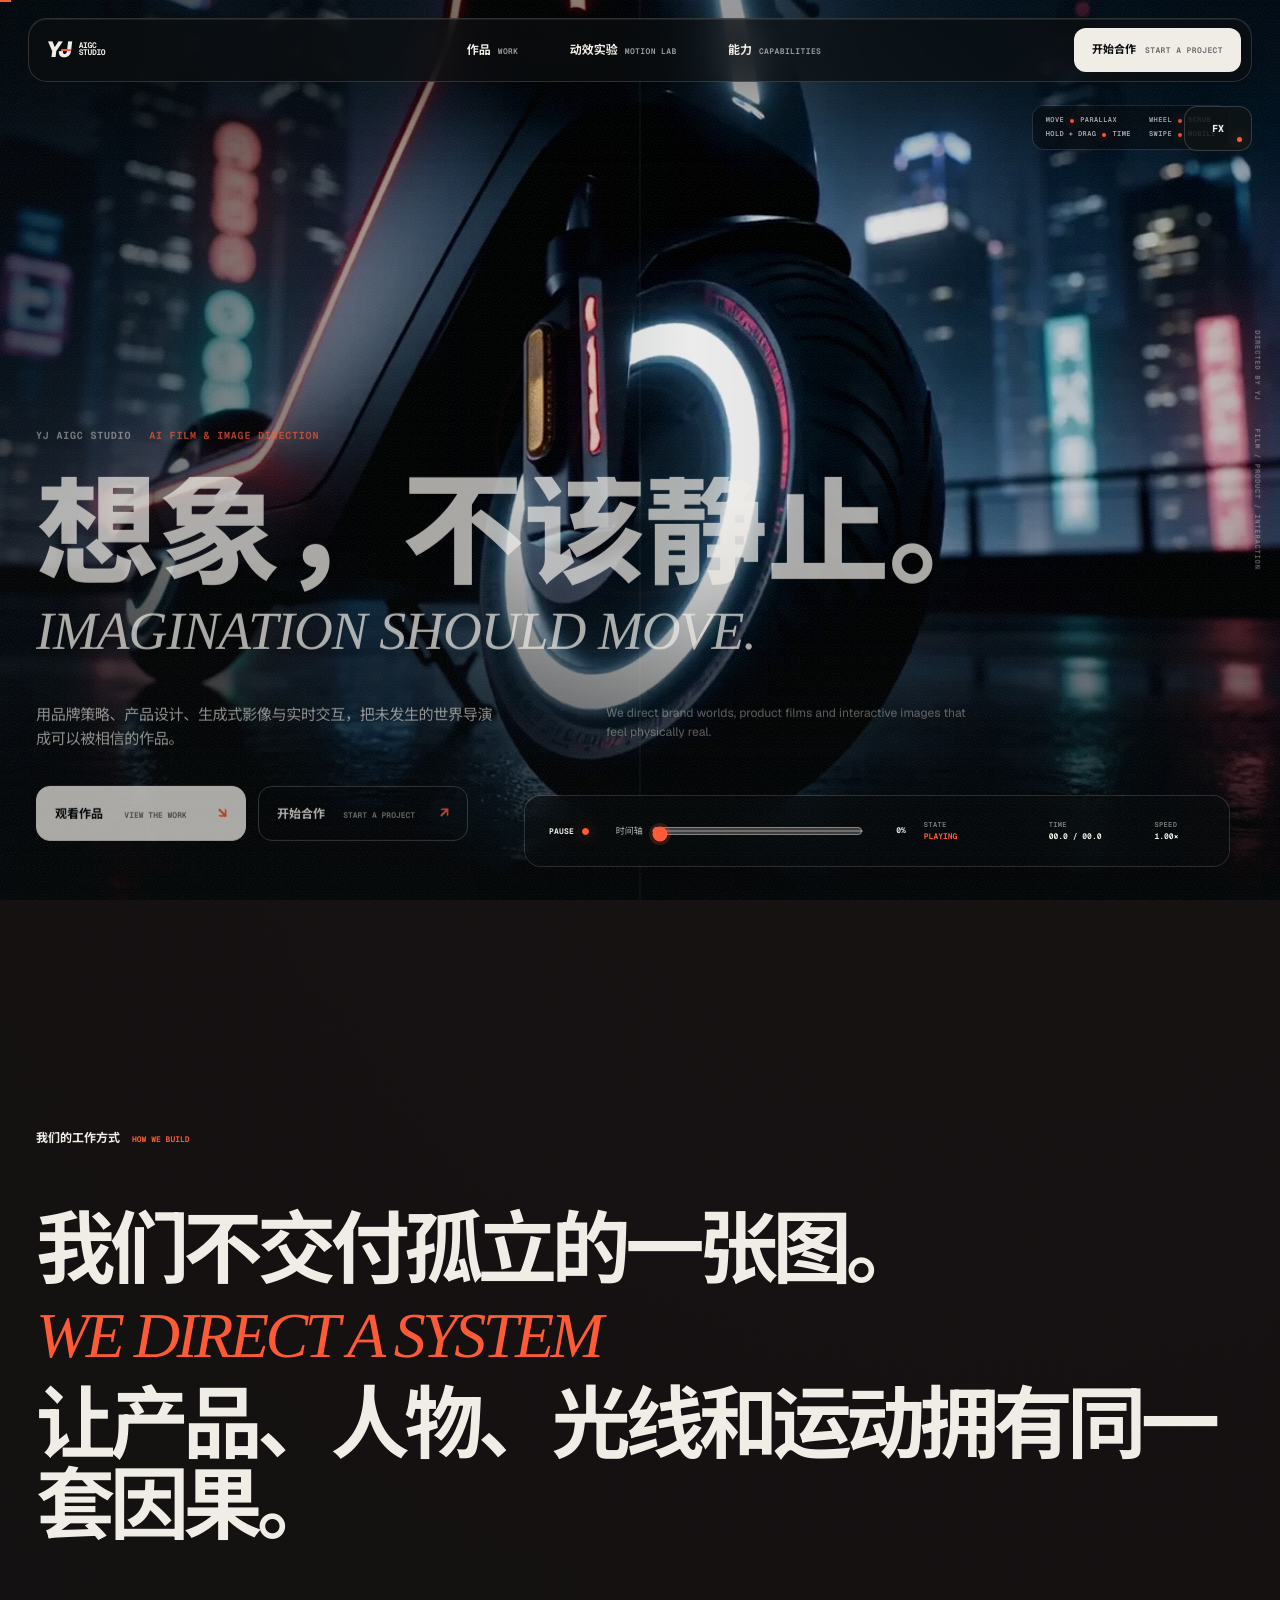
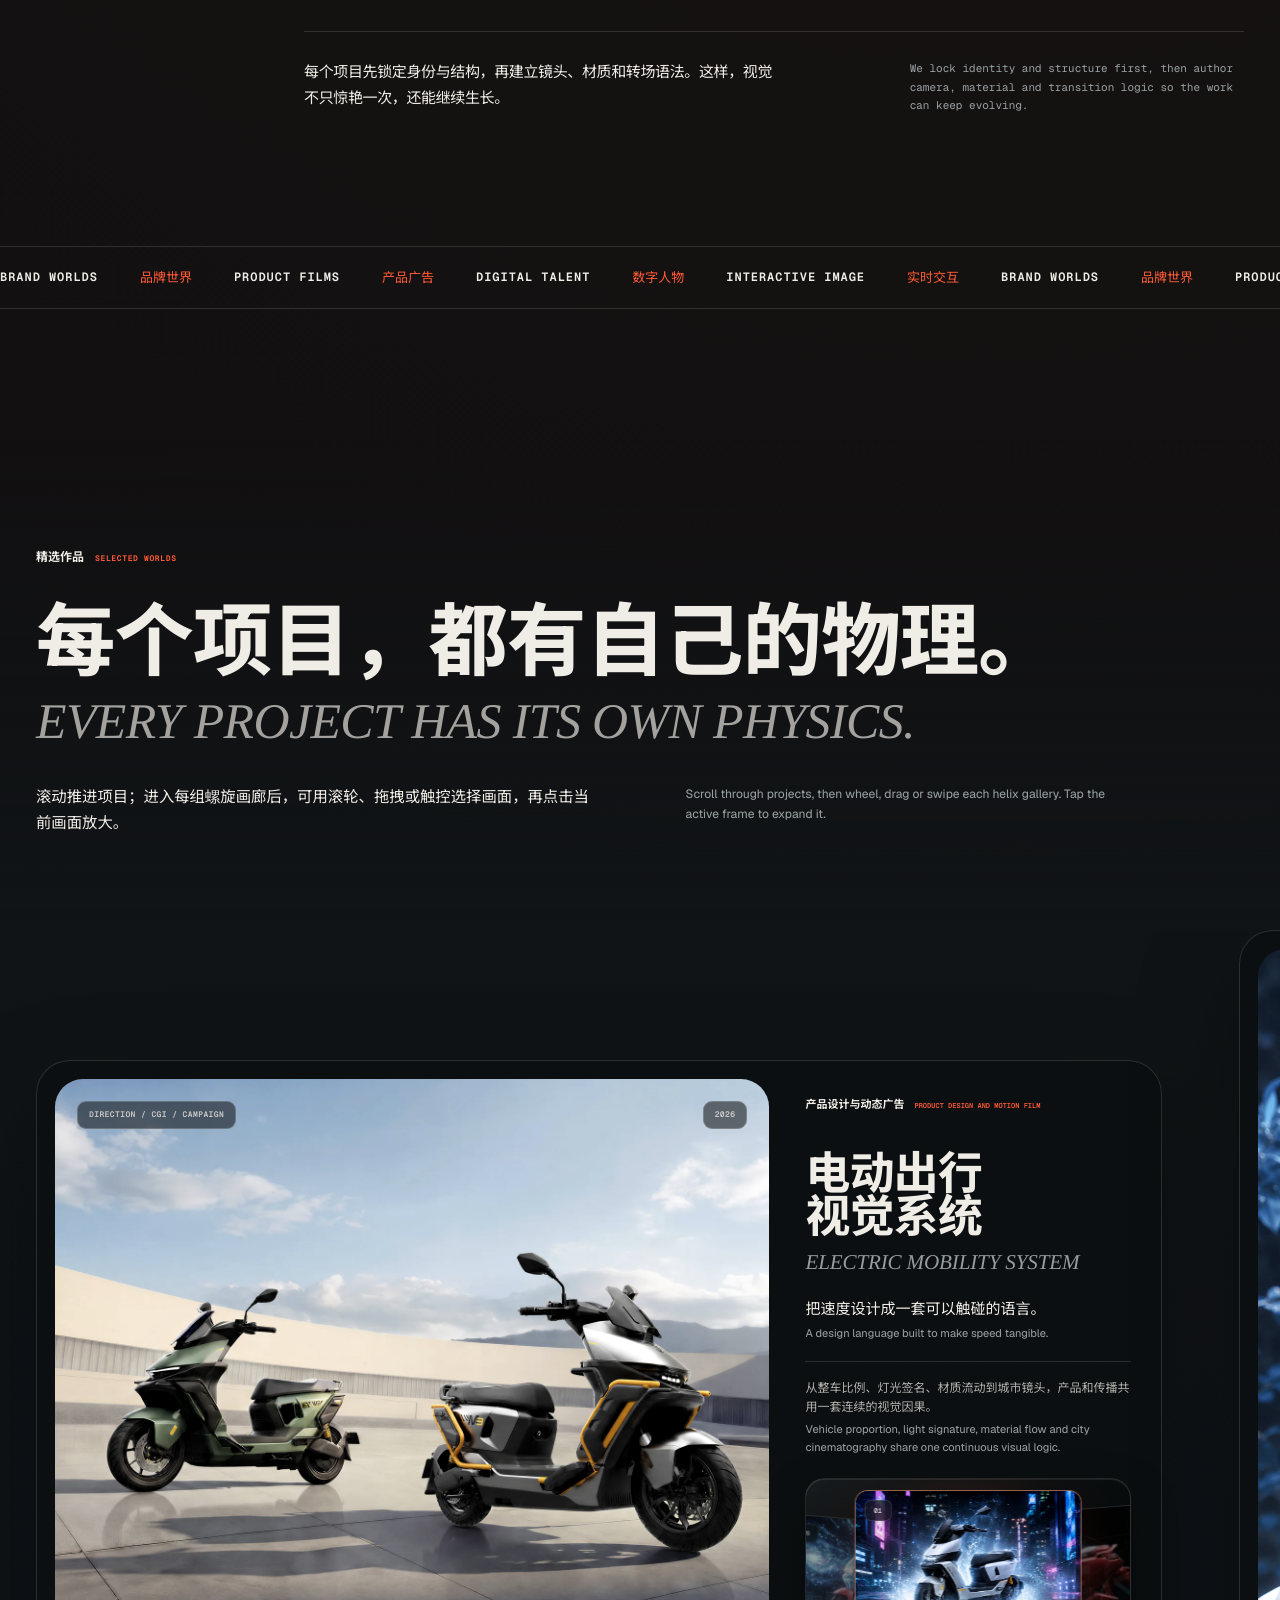
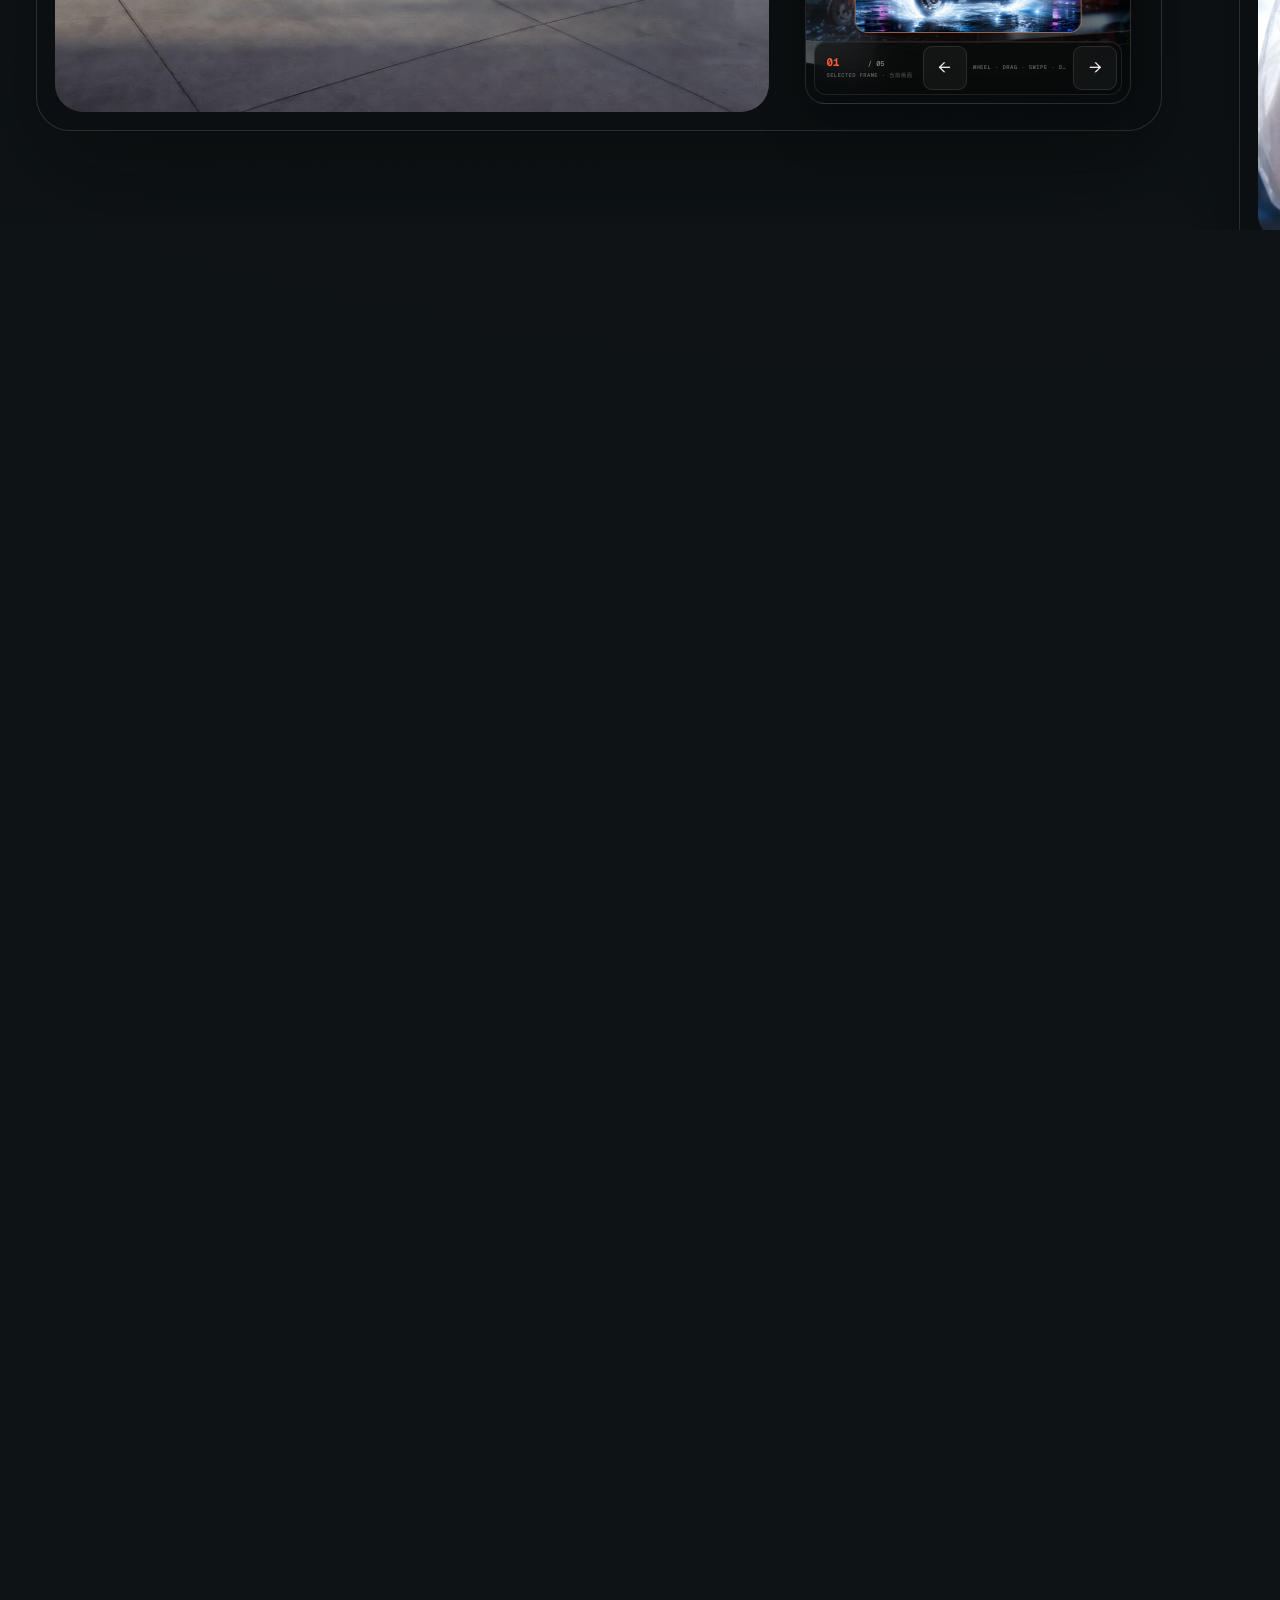
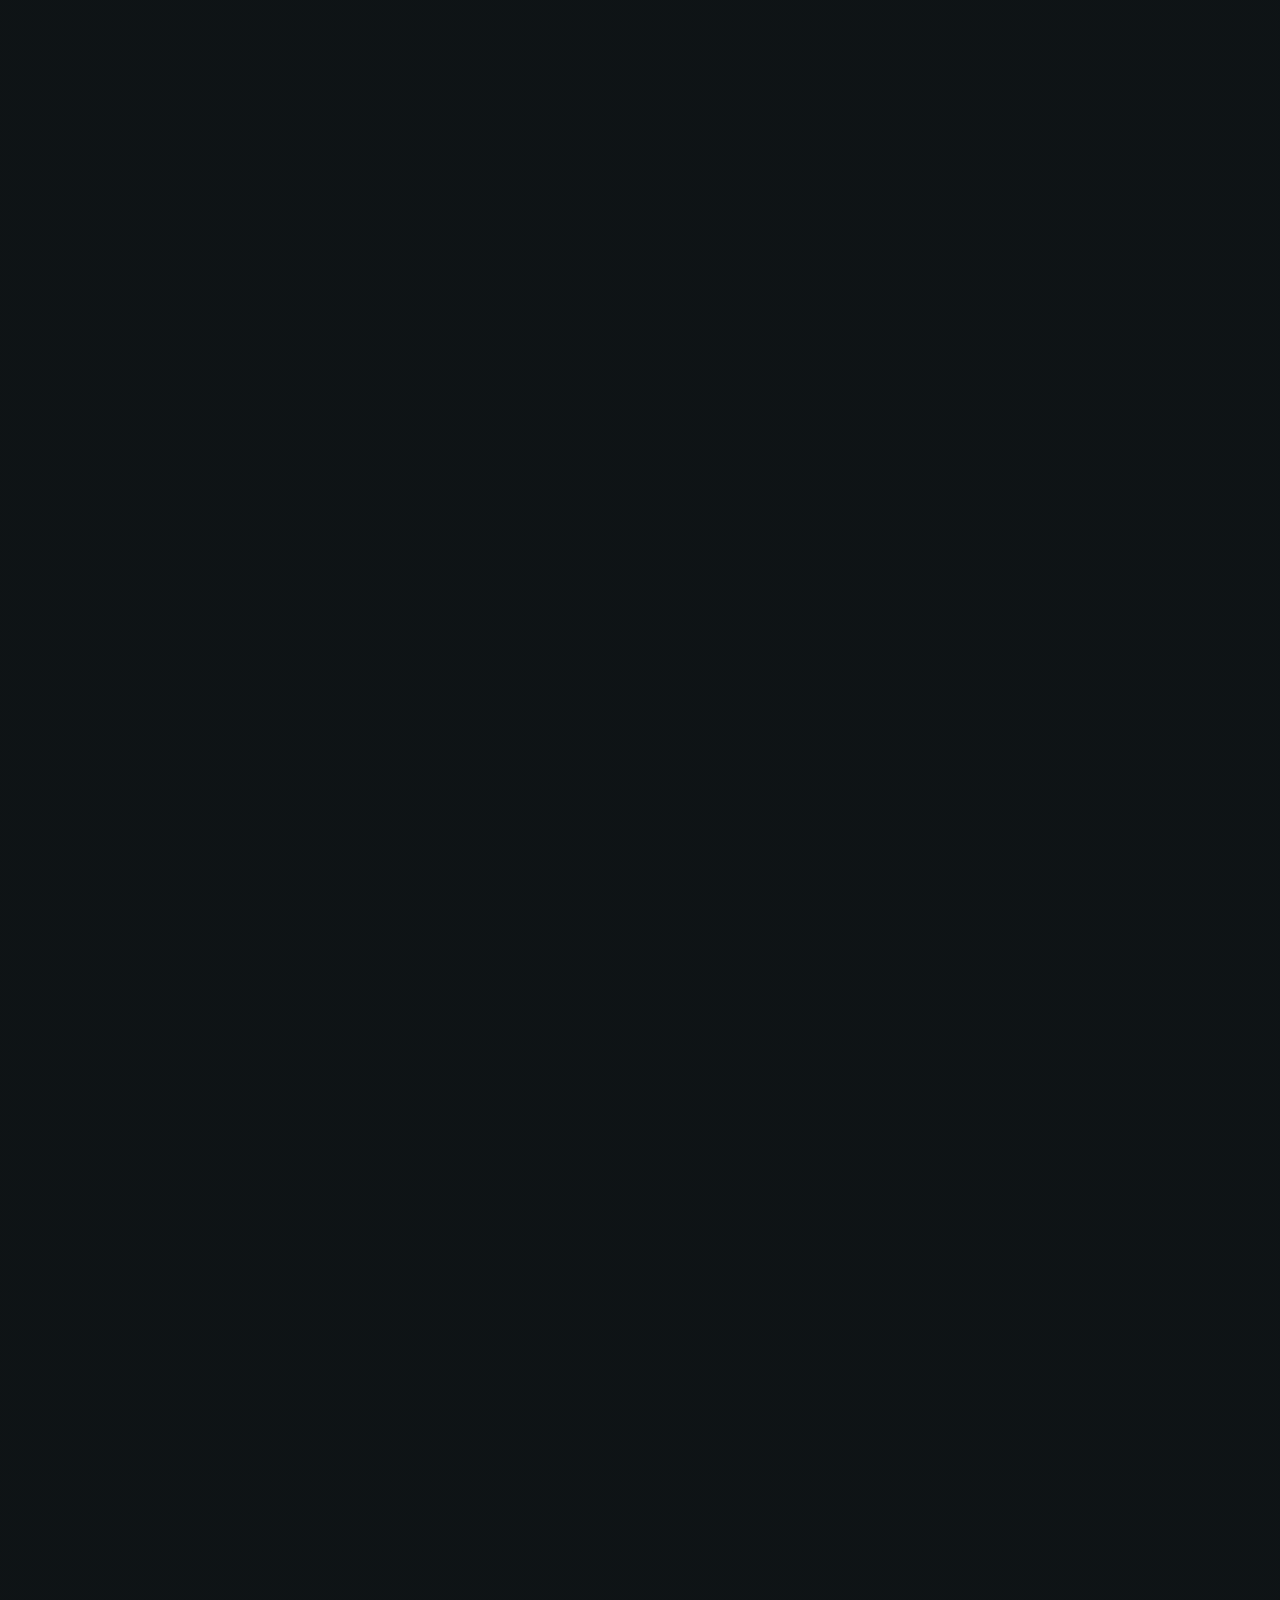
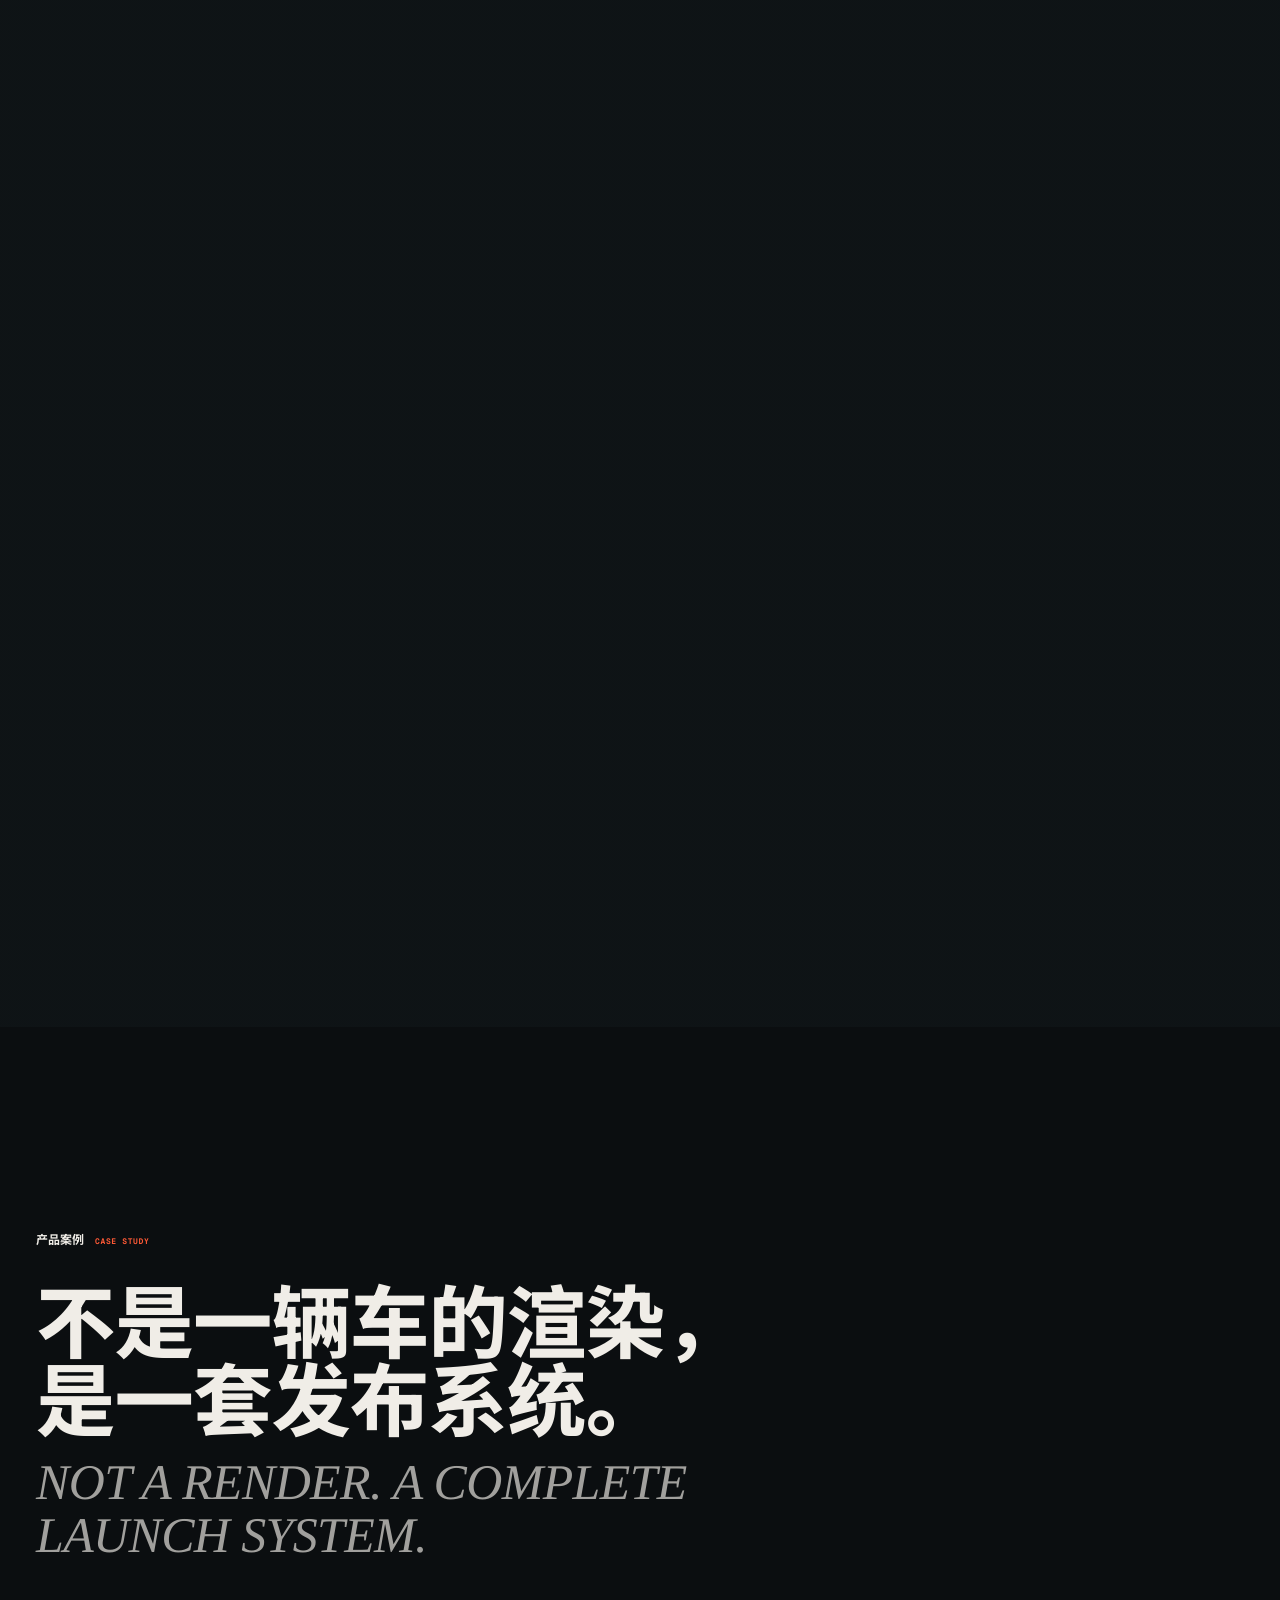
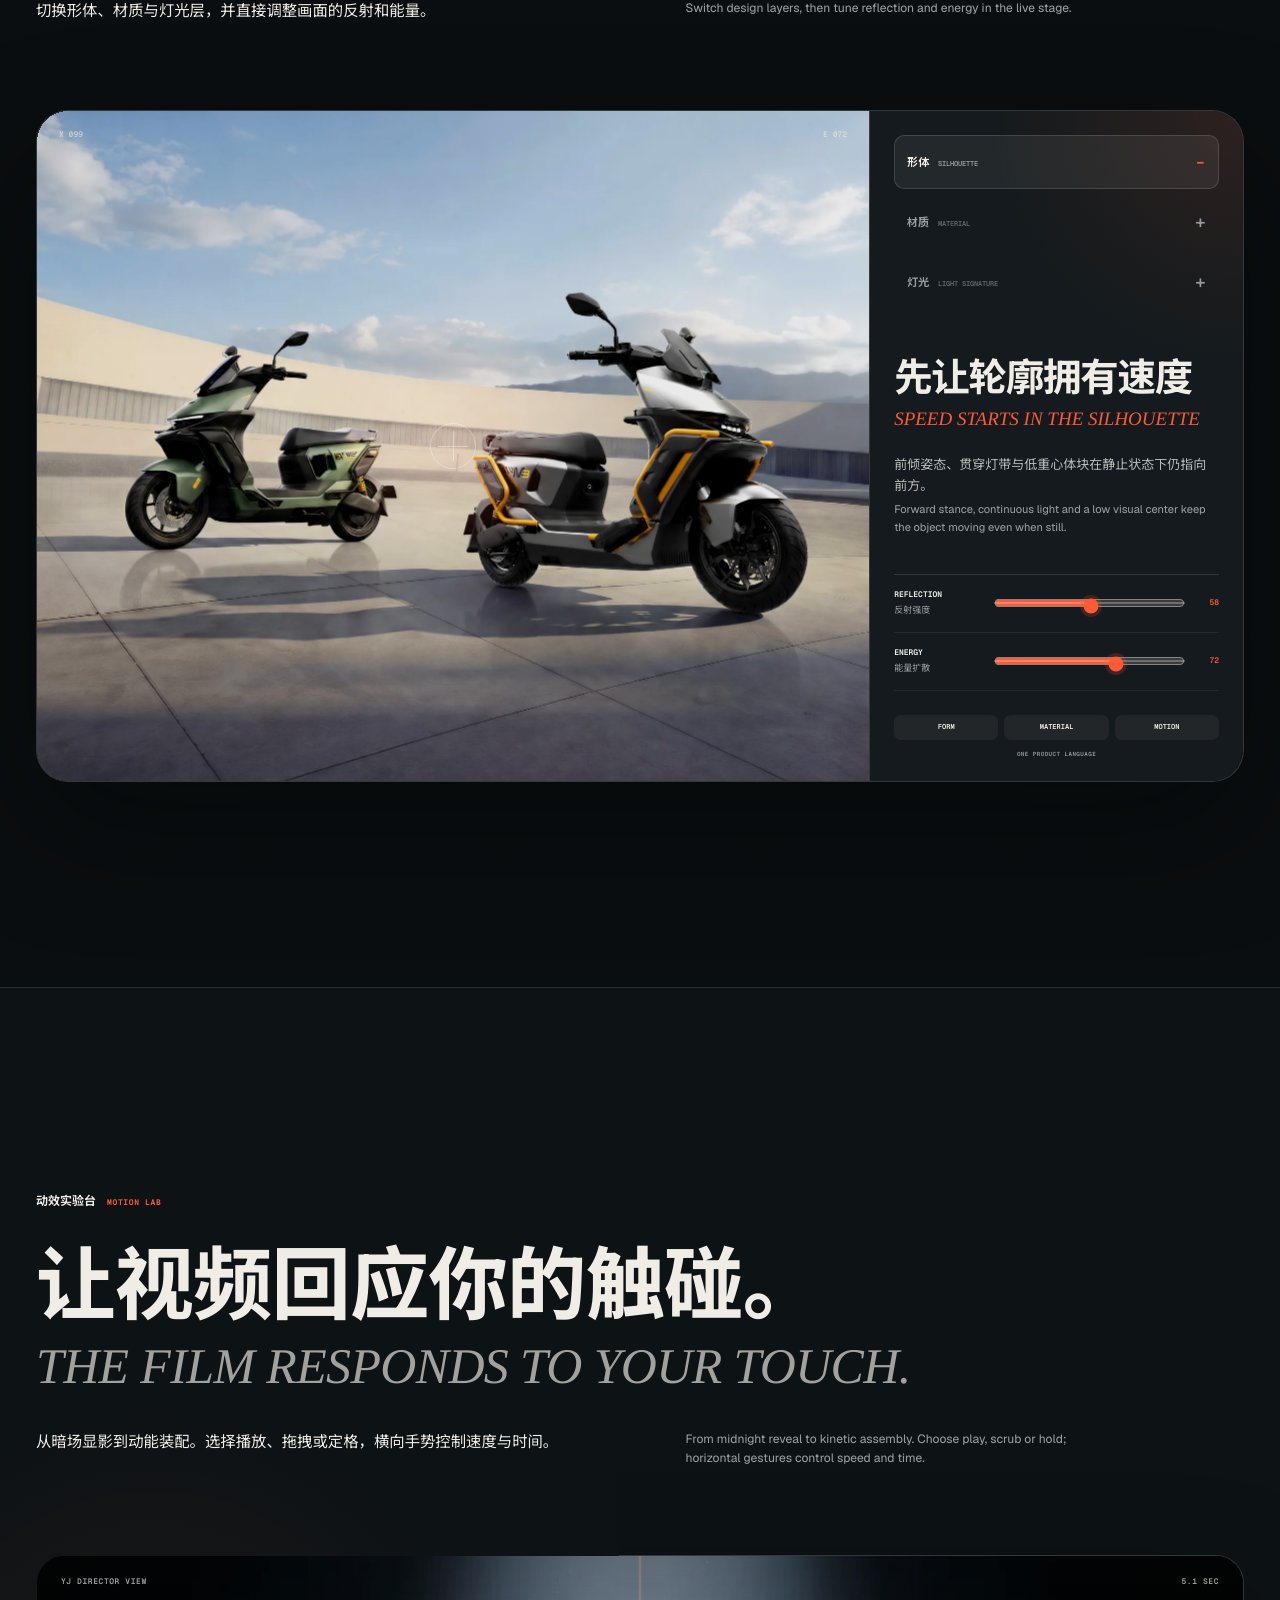
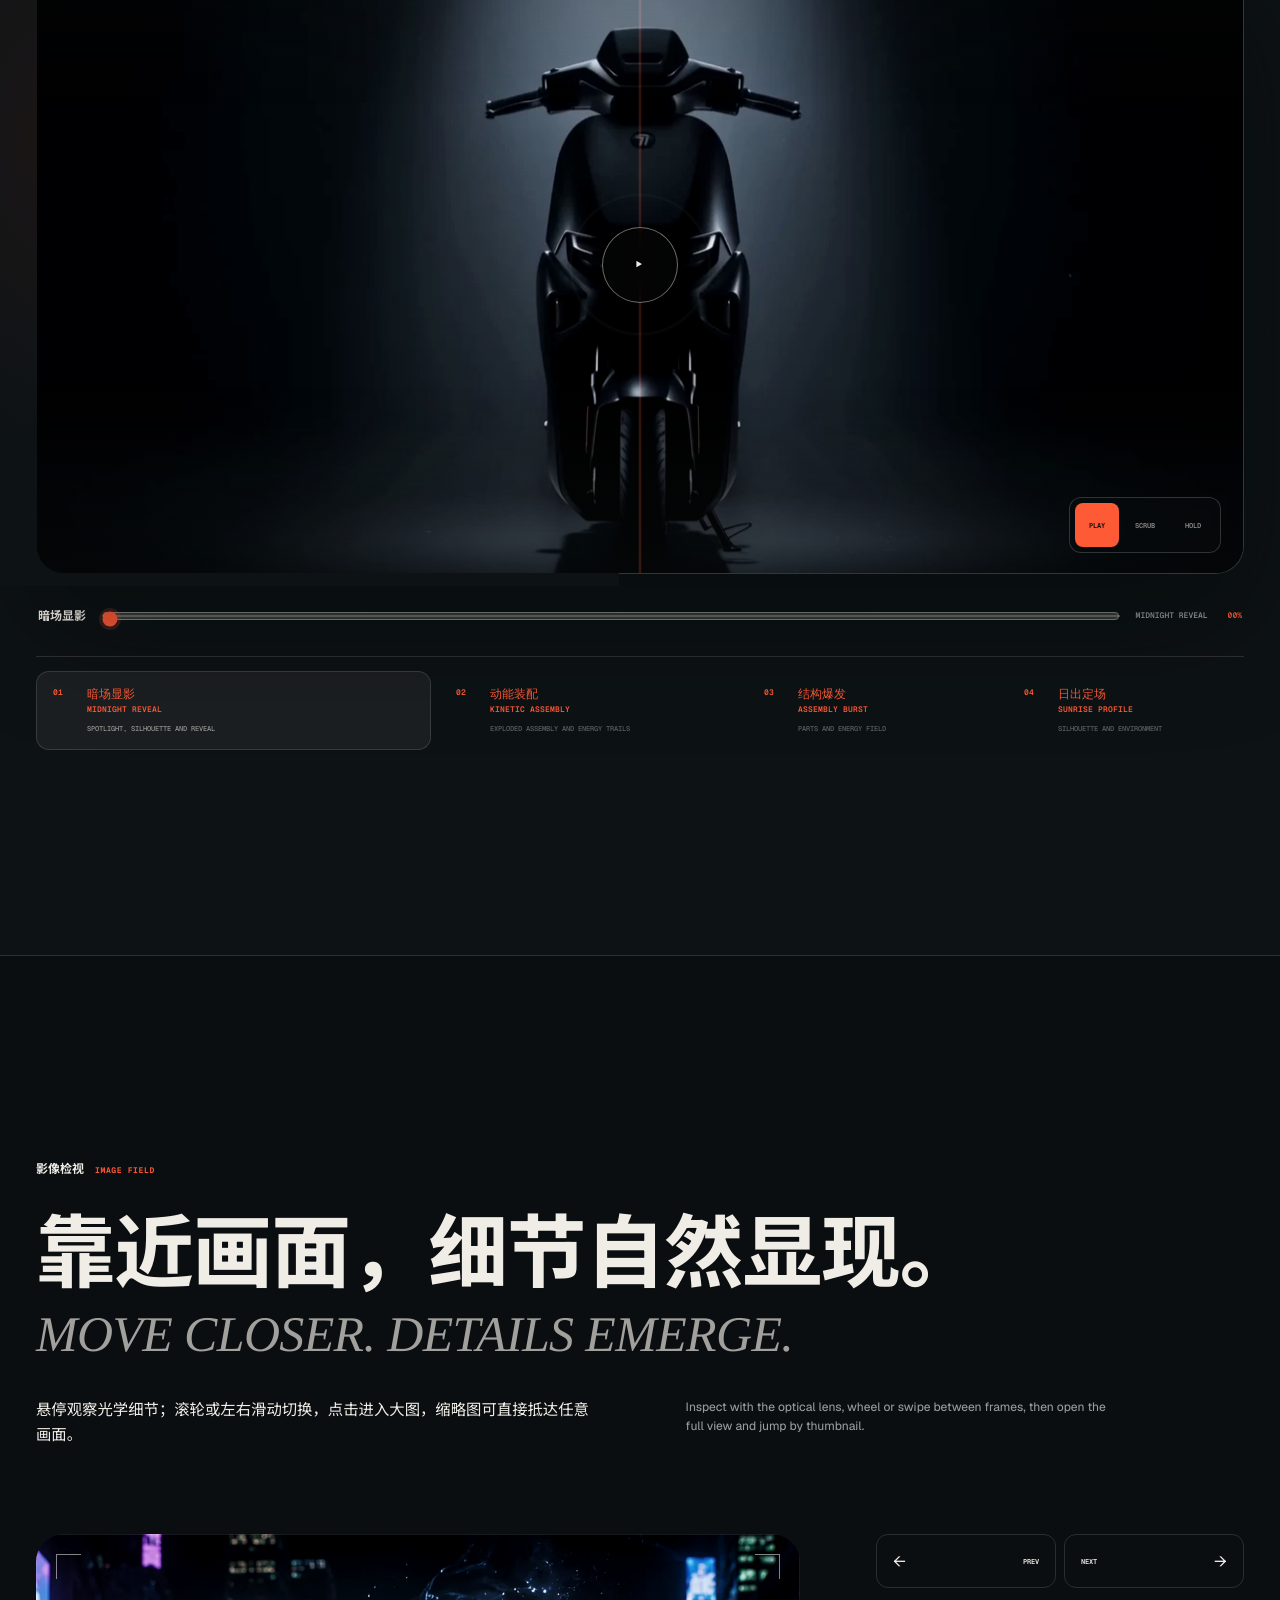
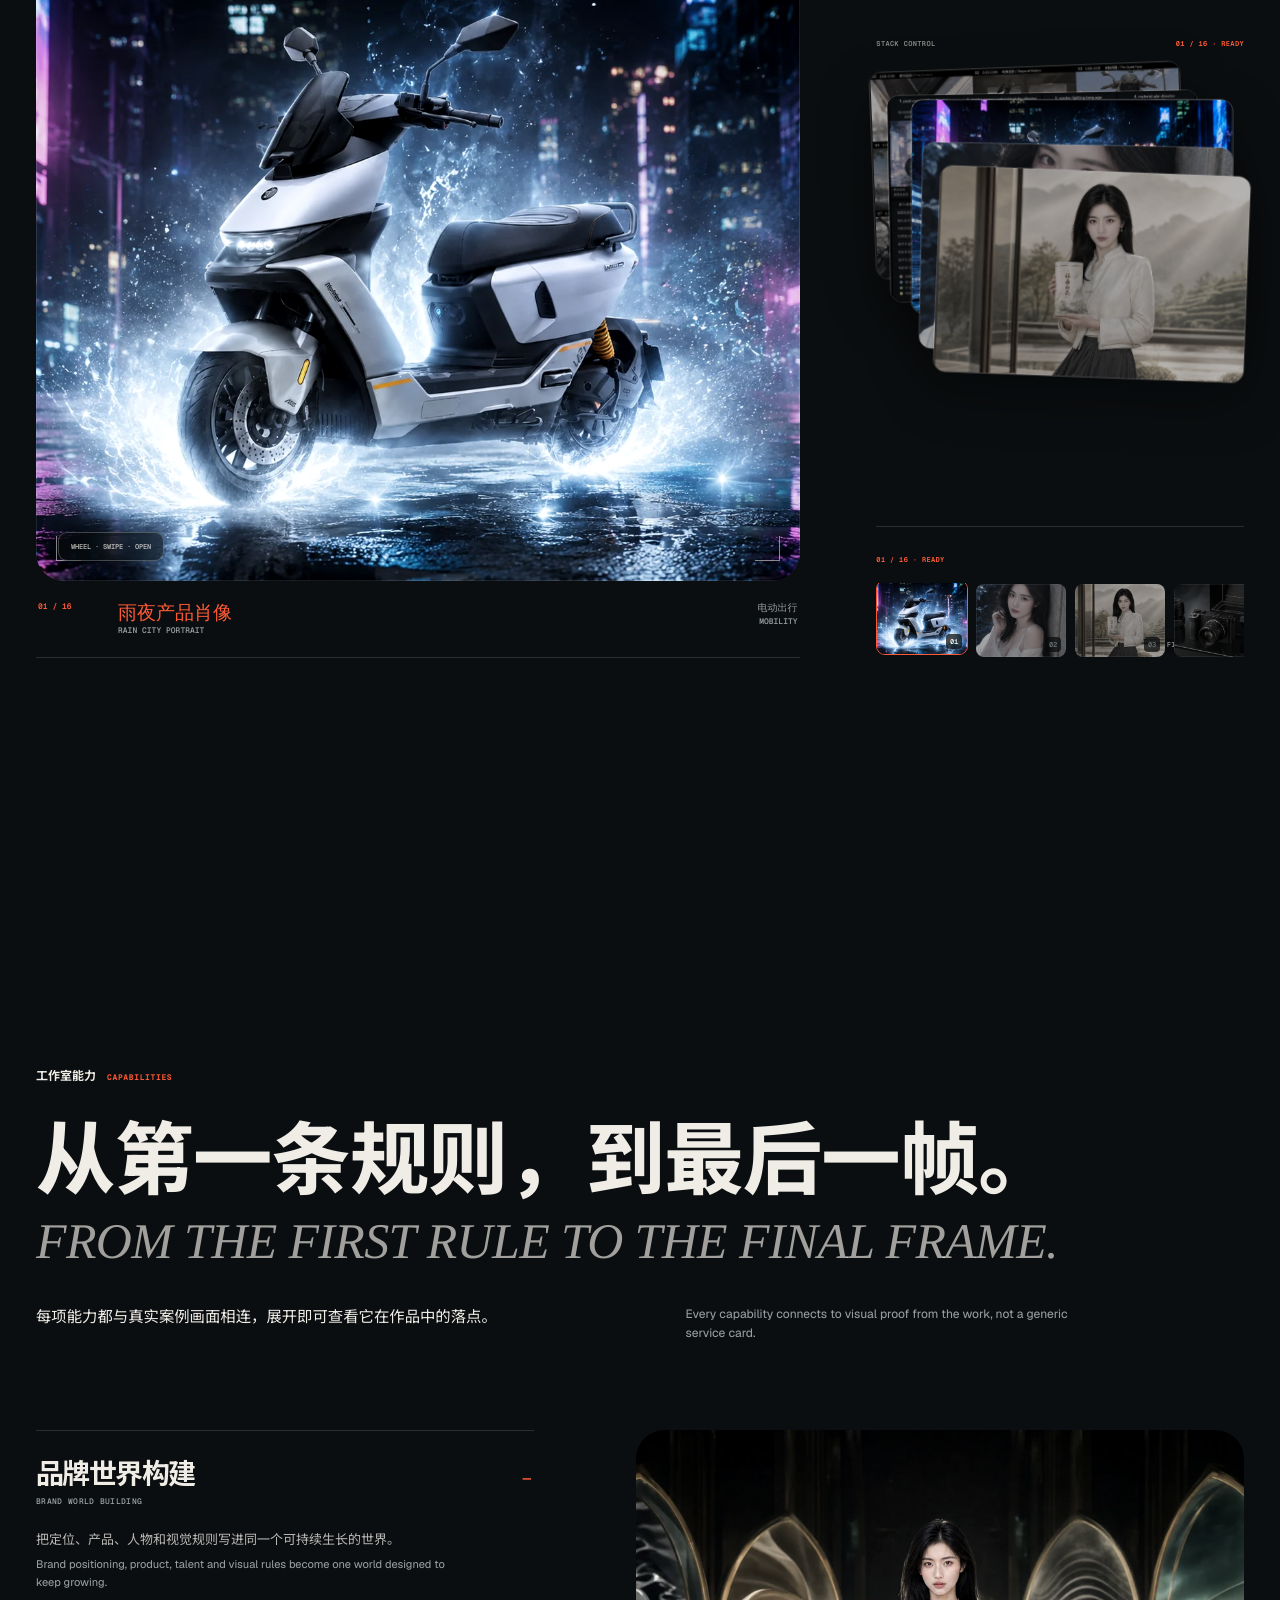
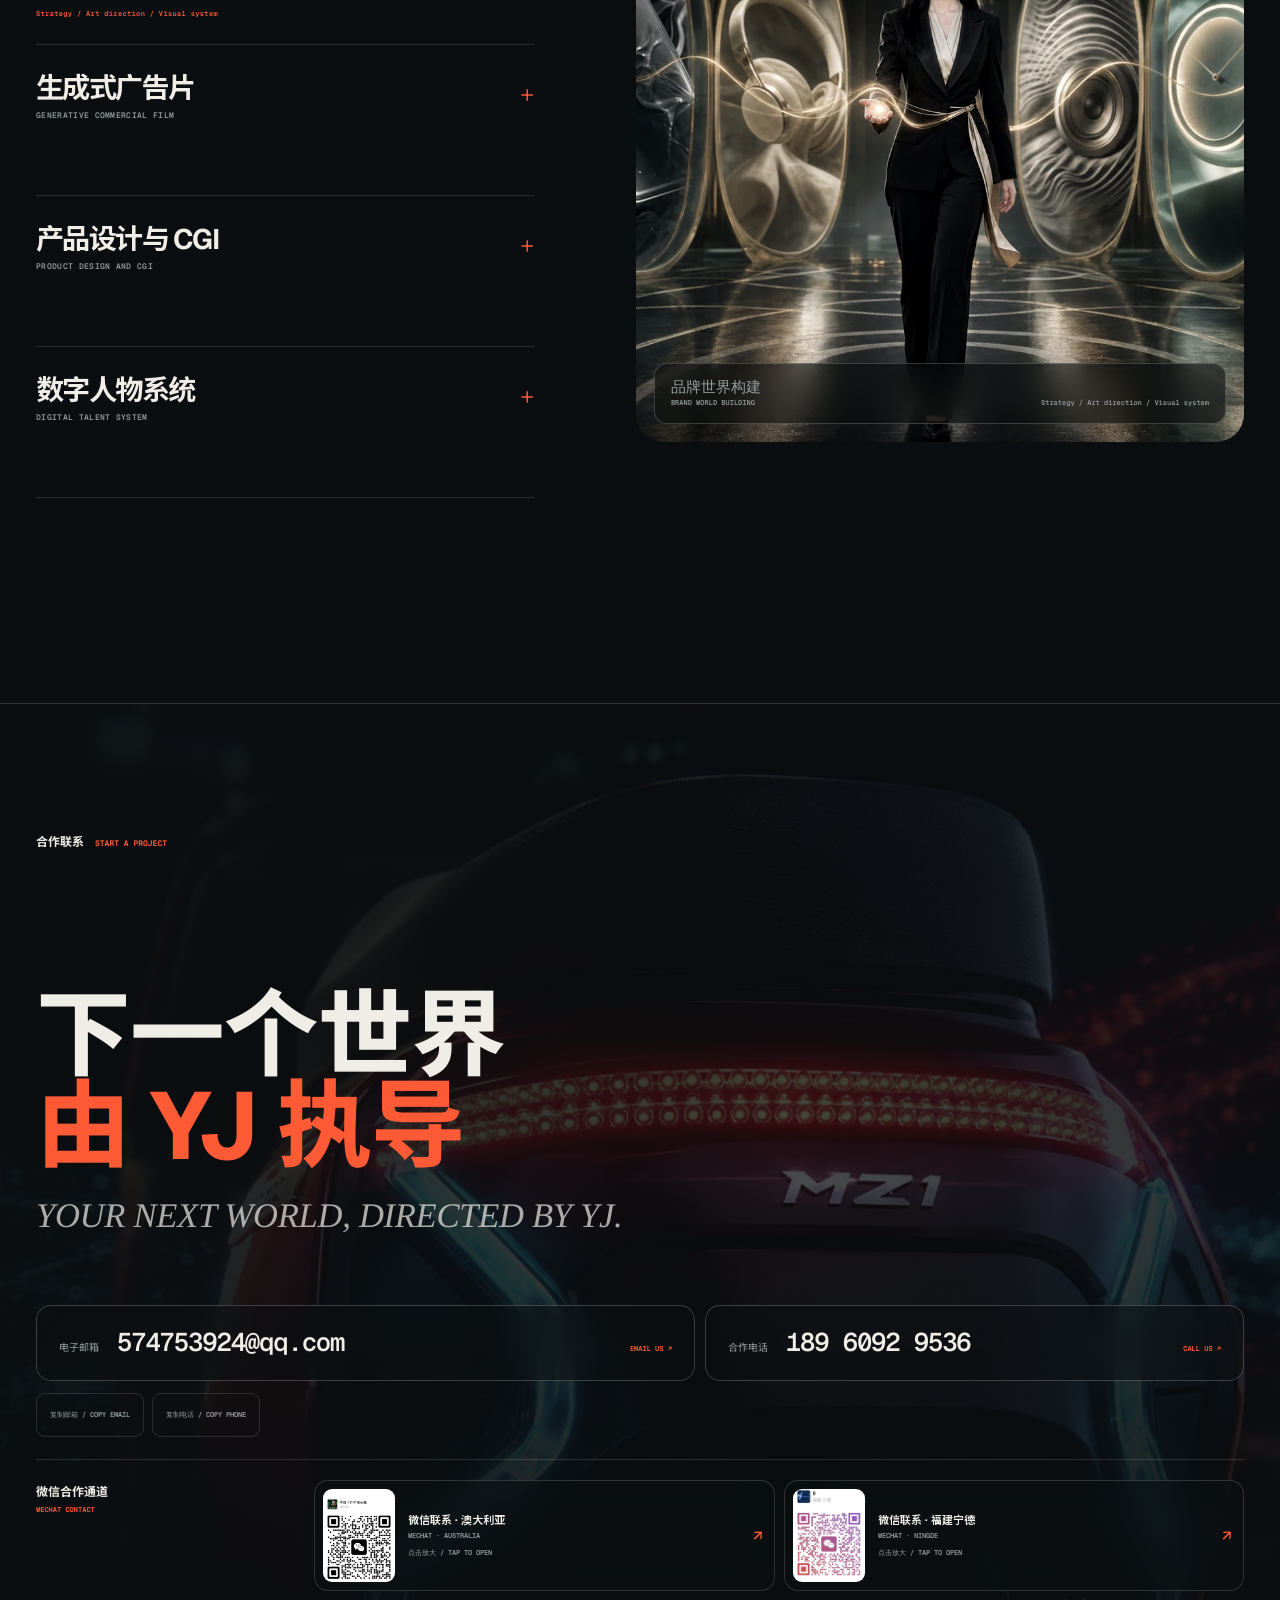
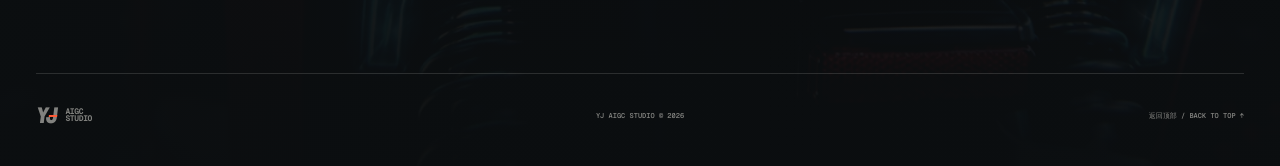
==== commit 3dcb6517: "Publish interaction and identity media release" ====
--- a/index.html
+++ b/index.html
@@ -13,11 +13,11 @@
     <meta property="og:image" content="https://yuan559.github.io/release-20260804-mz3/assets/mz3-motion/midnight-reveal-poster.webp" />
     <meta name="twitter:card" content="summary_large_image" />
     <link rel="canonical" href="https://yuan559.github.io/" />
-    <link rel="icon" href="/release-20260804-mz3/assets/mobility-film/tail-energy.webp" type="image/webp" />
-    <link rel="preload" href="/release-20260804-mz3/assets/mobility-film/city-velocity-poster.webp" as="image" type="image/webp" />
+    <link rel="icon" href="/release-20260804-interaction-v2/assets/mobility-film/tail-energy.webp" type="image/webp" />
+    <link rel="preload" href="/release-20260804-interaction-v2/assets/mobility-film/city-velocity-poster.webp" as="image" type="image/webp" />
     <title>YJ AI Film Studio | 让未见，成为可见</title>
-    <script type="module" crossorigin src="/release-20260804-mz3/assets/index-DEhhY9Ht.js"></script>
-    <link rel="stylesheet" crossorigin href="/release-20260804-mz3/assets/index-DYExM0i8.css">
+    <script type="module" crossorigin src="/release-20260804-interaction-v2/assets/index-JWVrMsPr.js"></script>
+    <link rel="stylesheet" crossorigin href="/release-20260804-interaction-v2/assets/index-DMIrfpyP.css">
   </head>
   <body>
     <div id="root"></div>
--- a/release-20260804-interaction-v2/assets/index-DMIrfpyP.css
+++ b/release-20260804-interaction-v2/assets/index-DMIrfpyP.css
@@ -0,0 +1 @@
+@font-face{font-family:YJ Sans;src:url(/release-20260804-interaction-v2/assets/fonts/Geist-Variable.woff2) format("woff2");font-style:normal;font-weight:100 900;font-display:swap}@font-face{font-family:YJ Mono;src:url(/release-20260804-interaction-v2/assets/fonts/GeistMono-Variable.woff2) format("woff2");font-style:normal;font-weight:100 900;font-display:swap}@font-face{font-family:YJ CJK;src:url(/release-20260804-interaction-v2/assets/fonts/YJ-CJK-Subset.woff2) format("woff2");font-style:normal;font-weight:100 900;font-display:swap}:root{color-scheme:dark;--canvas: #0b0e10;--canvas-soft: #101518;--surface: #141a1d;--surface-high: #1a2124;--ink: #f0ede7;--muted: #969d9f;--muted-deep: #657074;--signal: #ff5a36;--signal-soft: rgba(255, 90, 54, .14);--line: rgba(240, 237, 231, .14);--line-soft: rgba(240, 237, 231, .08);--shadow: rgba(3, 6, 7, .48);--shell: min(1440px, calc(100vw - 72px) );--user-motion: 1;--user-depth: .72;--user-grain: .42;--ease-out: cubic-bezier(.16, 1, .3, 1);--radius-stage: 28px;--radius-module: 16px;font-family:YJ Sans,YJ CJK,Noto Sans SC,Source Han Sans SC,Microsoft YaHei,sans-serif;font-synthesis:none;text-rendering:geometricPrecision;background:var(--canvas);color:var(--ink)}*{box-sizing:border-box}html{min-width:320px;scroll-behavior:auto;background:var(--canvas)}body{min-width:320px;min-height:100dvh;margin:0;overflow-x:hidden;background:radial-gradient(circle at 78% 4%,rgba(255,90,54,.055),transparent 26%),var(--canvas);color:var(--ink);-webkit-font-smoothing:antialiased}body.menu-open,body.viewer-open{overflow:hidden}button,a,input{font:inherit}button{border:0;padding:0;color:inherit;background:none;cursor:pointer}a{color:inherit;text-decoration:none}img,video,canvas{display:block;max-width:100%}img,video{object-fit:cover}::selection{background:var(--signal);color:#17100d}:focus-visible{outline:2px solid var(--signal);outline-offset:4px}.app{position:relative;isolation:isolate;min-height:100dvh;overflow:clip}.app:after{position:fixed;inset:0;z-index:95;content:"";pointer-events:none;opacity:calc(var(--user-grain) * .075);mix-blend-mode:screen;background-image:repeating-radial-gradient(circle at 18% 32%,rgba(255,255,255,.75) 0 .45px,transparent .7px 3px),repeating-radial-gradient(circle at 76% 68%,rgba(255,255,255,.5) 0 .35px,transparent .7px 4px);background-size:11px 13px,17px 19px}.page-shell{width:var(--shell);margin-inline:auto}.skip-link{position:fixed;top:12px;left:12px;z-index:200;padding:12px 16px;border-radius:10px;background:var(--signal);color:#17100d;font:700 11px/1 YJ Mono,monospace;transform:translateY(-140%);transition:transform .25s ease}.skip-link:focus{transform:translateY(0)}.neural-field{position:fixed;inset:0;z-index:-1;opacity:calc(.22 * var(--user-depth));pointer-events:none}.site-progress{position:fixed;inset:0 0 auto;z-index:120;height:2px;pointer-events:none}.site-progress__bar{display:block;width:100%;height:100%;background:var(--signal);transform:scaleX(0);transform-origin:left center}.dual-copy{display:flex;flex-direction:column;gap:5px}.dual-copy__zh,.dual-copy__en{display:block;text-wrap:pretty}.studio-mark{display:inline-flex;align-items:center;gap:10px;flex:0 0 auto;min-height:44px}.studio-mark__letters{position:relative;display:flex;align-items:center;height:30px;font-size:26px;font-weight:860;line-height:.82;letter-spacing:-.16em;transform:skew(-7deg)}.studio-mark__letters:after{position:absolute;inset:45% -2px auto 1px;height:2px;content:"";background:var(--signal);transform:scaleX(.42);transform-origin:right}.studio-mark__letters i{font-style:normal}.studio-mark__name{font:660 8px/.86 YJ Mono,monospace;letter-spacing:-.045em}.studio-mark--compact .studio-mark__letters{height:24px;font-size:22px}.site-header{position:fixed;inset:18px 28px auto;z-index:110}.site-header__bar{display:grid;grid-template-columns:1fr auto 1fr;align-items:center;min-height:62px;padding:8px 10px 8px 18px;border:1px solid rgba(240,237,231,.16);border-radius:19px;background:#0b0e10bd;box-shadow:0 18px 60px #03060747,inset 0 1px #ffffff14;backdrop-filter:blur(22px) saturate(1.16);-webkit-backdrop-filter:blur(22px) saturate(1.16)}.site-header__nav{display:flex;align-items:center;gap:clamp(28px,4vw,68px)}.site-header__nav a{position:relative;display:flex;align-items:baseline;gap:7px;padding:15px 0}.site-header__nav a:after{position:absolute;inset:auto 0 8px;height:1px;content:"";background:var(--signal);transform:scaleX(0);transform-origin:right;transition:transform .36s var(--ease-out)}.site-header__nav a:hover:after,.site-header__nav a:focus-visible:after{transform:scaleX(1);transform-origin:left}.site-header__nav span{font-size:12px;font-weight:680}.site-header__nav small,.site-header__contact small{color:var(--muted);font:620 8px/1 YJ Mono,monospace;letter-spacing:.05em}.site-header__contact{justify-self:end;display:flex;align-items:baseline;gap:9px;padding:15px 18px;border-radius:12px;background:var(--ink);color:var(--canvas)}.site-header__contact span{font-size:11px;font-weight:720}.site-header__contact small{color:#0b0e1094}.site-header__menu,.site-menu{display:none}.hero{position:relative;min-height:100dvh;overflow:hidden;background:#101518}.hero-film{--film-x: 0;--film-y: 0;--film-rx: 0;--film-ry: 0;--film-scroll-zoom: 0;--film-scrub-x: 0px;position:absolute;inset:0;overflow:hidden;background:#11171a;perspective:1400px;touch-action:pan-y}.hero-film video{width:calc(100% + 42px);height:calc(100% + 32px);margin:-16px -21px;filter:saturate(.88) contrast(1.12);transform:translate3d(calc(var(--film-x) * 1px + var(--film-scrub-x)),calc(var(--film-y) * 1px),0) rotateX(calc(var(--film-rx) * 1deg)) rotateY(calc(var(--film-ry) * 1deg)) scale(calc(1.035 + var(--film-scroll-zoom)));transform-origin:center;will-change:transform,filter}.hero-film[data-dragging=true]{cursor:grabbing}.hero-film__veil{position:absolute;inset:0;pointer-events:none;background:linear-gradient(180deg,rgba(6,9,10,.34),transparent 24%,transparent 56%,rgba(6,9,10,.9) 100%),linear-gradient(90deg,#06090ab8,#06090a14 54%,#06090a47)}.hero-film__optics{position:absolute;inset:0;pointer-events:none;opacity:calc(.66 * var(--user-depth));background:radial-gradient(circle at calc(50% + var(--film-x) * 1.6px) calc(50% + var(--film-y) * 1.6px),transparent 0 8%,rgba(255,255,255,.035) 8.2%,transparent 8.8% 18%,rgba(255,90,54,.05) 18.2%,transparent 19%),linear-gradient(90deg,transparent 49.92%,rgba(255,255,255,.15) 50%,transparent 50.08%);mix-blend-mode:screen}.hero-film__gesture-hint{position:absolute;top:106px;right:clamp(28px,4vw,68px);z-index:2;display:grid;grid-template-columns:repeat(2,auto);gap:7px 18px;padding:11px 13px;border-radius:11px;color:#f0ede7b8;background:#080b0c80;box-shadow:0 0 0 1px #f0ede71f;font:620 7px/1 YJ Mono,monospace;letter-spacing:.06em;backdrop-filter:blur(12px);-webkit-backdrop-filter:blur(12px);pointer-events:none}.hero-film__gesture-hint span{display:inline-flex;align-items:center;gap:6px;white-space:nowrap}.hero-film__gesture-hint i{width:4px;height:4px;border-radius:50%;background:var(--signal);box-shadow:0 0 10px #ff5a36c7}.hero-film__hud{position:absolute;right:clamp(28px,4vw,68px);bottom:34px;z-index:2;display:grid;grid-template-columns:auto minmax(210px,290px) minmax(290px,auto);align-items:center;gap:18px;padding:13px 15px;border-radius:var(--radius-module);background:#090c0da3;box-shadow:0 0 0 1px #f0ede729,0 18px 54px #00000040;backdrop-filter:blur(18px);-webkit-backdrop-filter:blur(18px)}.film-toggle{display:flex;align-items:center;justify-content:center;gap:8px;min-width:58px;min-height:44px;margin:-12px 0;color:var(--ink);font:650 8px/1 YJ Mono,monospace}.film-toggle i{width:7px;height:7px;border:1px solid var(--signal);border-radius:50%;box-shadow:0 0 16px #ff5a369e}.hero-film[data-playing=true] .film-toggle i{background:var(--signal)}.film-progress{display:grid;grid-template-columns:auto 1fr 34px;align-items:center;gap:9px;color:#f0ede7b8;font-size:9px}.film-progress output{text-align:right;font:620 8px/1 YJ Mono,monospace;color:var(--ink);font-variant-numeric:tabular-nums}.film-progress input{width:100%;accent-color:var(--signal)}.film-telemetry{display:grid;grid-template-columns:1.2fr 1fr .62fr;gap:10px;min-width:0}.film-telemetry>span{display:grid;gap:4px;min-width:0}.film-telemetry small{font:580 7px/1 YJ Mono,monospace;color:#f0ede785;letter-spacing:.05em}.film-telemetry b{overflow:hidden;color:var(--ink);font:650 8px/1 YJ Mono,monospace;font-variant-numeric:tabular-nums;text-overflow:ellipsis;white-space:nowrap}.film-telemetry>span:first-child b{color:var(--signal)}input[type=range]{min-width:0;min-height:44px;margin:0;background:transparent;accent-color:var(--signal)}input[type=range]::-webkit-slider-runnable-track{height:2px;background:#f0ede747}input[type=range]::-webkit-slider-thumb{width:10px;height:10px;margin-top:-4px;border:0;border-radius:50%;background:var(--signal);box-shadow:0 0 0 3px #ff5a362e;-webkit-appearance:none}.hero__content{position:relative;z-index:2;display:flex;flex-direction:column;justify-content:flex-end;min-height:100dvh;padding-top:118px;padding-bottom:clamp(112px,13vh,148px);pointer-events:none}.hero__content a{pointer-events:auto}.hero__eyebrow{display:flex;gap:18px;margin-bottom:clamp(24px,4vh,52px);color:#f0ede7ad;font:620 10px/1 YJ Mono,monospace;letter-spacing:.08em}.hero__eyebrow span:last-child{color:var(--signal)}.hero h1{max-width:1180px;margin:0;overflow:hidden;font-weight:790;line-height:.9;letter-spacing:-.045em;text-wrap:balance}.hero h1 span{display:block;font-size:clamp(68px,9.6vw,154px)}.hero h1 em{display:block;margin-top:16px;color:var(--ink);font:italic 400 clamp(26px,4.2vw,66px)/1.02 Georgia,"Times New Roman",serif;letter-spacing:-.018em}.hero__content>p{display:grid;grid-template-columns:minmax(260px,470px) minmax(220px,370px);gap:clamp(28px,8vw,120px);max-width:940px;margin:clamp(26px,5vh,52px) 0 0;color:#f0ede7d1;font-size:clamp(14px,1.18vw,18px);line-height:1.6;letter-spacing:-.025em;text-wrap:pretty}.hero__content>p small{color:#f0ede785;font:440 12px/1.6 YJ Sans,sans-serif;letter-spacing:0}.hero__actions{display:flex;align-items:center;gap:12px;margin-top:34px}.hero-cta{display:grid;grid-template-columns:auto auto auto;align-items:baseline;gap:12px;min-width:210px;padding:17px 18px;border:1px solid rgba(240,237,231,.28);border-radius:14px;backdrop-filter:blur(12px);-webkit-backdrop-filter:blur(12px);transition:color .28s ease,background .28s ease,border-color .28s ease}.hero-cta span{font-size:12px;font-weight:720}.hero-cta small{font:620 8px/1 YJ Mono,monospace;color:currentColor;opacity:.6}.hero-cta b{justify-self:end;color:var(--signal);font-size:15px}.hero-cta--primary{border-color:var(--ink);background:var(--ink);color:var(--canvas)}.hero-cta--primary:hover,.hero-cta--ghost:hover{border-color:var(--signal);background:var(--signal);color:#17100d}.hero-cta--primary:hover b,.hero-cta--ghost:hover b{color:#17100d}.hero__edge-copy{position:absolute;top:50%;right:23px;z-index:2;display:flex;align-items:center;gap:28px;color:#f0ede76e;font:580 7px/1 YJ Mono,monospace;letter-spacing:.12em;transform:translate(50%,-50%) rotate(90deg);transform-origin:center}.motion-console{position:fixed;right:20px;top:98px;z-index:116;width:320px;min-height:280px;pointer-events:none}.motion-console__panel{position:absolute;inset:0;padding:18px;border:1px solid rgba(240,237,231,.18);border-radius:18px;background:#0f1416eb;box-shadow:0 28px 80px #03060775,inset 0 1px #ffffff12;backdrop-filter:blur(22px) saturate(1.1);-webkit-backdrop-filter:blur(22px) saturate(1.1);clip-path:inset(0 0 78% 66% round 18px);opacity:1;pointer-events:none;transition:opacity .24s ease,transform .42s var(--ease-out)}.motion-console:not(.is-open) .motion-console__panel{opacity:0;transform:translateY(8px) scale(.97)}.motion-console.is-open .motion-console__panel{opacity:1;transform:none;pointer-events:auto}.motion-console__head{display:flex;align-items:center;justify-content:space-between;padding-bottom:18px;border-bottom:1px solid var(--line)}.motion-console__head>span{display:flex;align-items:baseline;gap:8px}.motion-console__head b,.motion-console label b{font:650 9px/1 YJ Mono,monospace;letter-spacing:.06em}.motion-console__head small,.motion-console label small{color:var(--muted);font-size:9px}.motion-console__head button{min-width:44px;min-height:44px;color:var(--muted);font:600 7px/1 YJ Mono,monospace}.motion-console label{display:grid;grid-template-columns:90px 1fr 25px;align-items:center;gap:9px;min-height:52px;border-bottom:1px solid var(--line-soft)}.motion-console label>span{display:flex;flex-direction:column;gap:4px}.motion-console output{text-align:right;color:var(--signal);font:600 8px/1 YJ Mono,monospace}.calm-toggle{display:flex;align-items:center;justify-content:space-between;width:100%;margin-top:14px;padding:12px;border-radius:11px;background:#f0ede70f;font:620 8px/1 YJ Mono,monospace;transition:background .3s ease,color .3s ease}.calm-toggle.is-active{background:var(--signal);color:#17100d}.calm-toggle small{color:currentColor;opacity:.6}.motion-console__trigger{position:absolute;top:8px;right:8px;display:flex;align-items:center;justify-content:center;width:68px;height:45px;border:1px solid rgba(240,237,231,.18);border-radius:13px;background:#0f1416db;box-shadow:0 12px 40px #03060742;font:720 10px/1 YJ Mono,monospace;pointer-events:auto}.motion-console__trigger i{position:absolute;right:9px;bottom:8px;width:5px;height:5px;border-radius:50%;background:var(--signal);box-shadow:0 0 13px #ff5a36bf}.section-title{display:flex;flex-direction:column;align-items:flex-start;max-width:1120px}.section-title__kicker{flex-direction:row;align-items:baseline;gap:11px;margin-bottom:38px}.section-title__kicker .dual-copy__zh{font-size:12px;font-weight:680}.section-title__kicker .dual-copy__en{color:var(--signal);font:650 8px/1 YJ Mono,monospace;letter-spacing:.08em}.section-title h2{margin:0;max-width:1050px;font-weight:760;line-height:.98;letter-spacing:-.035em;text-wrap:balance}.section-title h2 span{display:block;font-size:clamp(48px,6.2vw,98px)}.section-title h2 em{display:block;margin-top:16px;color:#f0ede7a8;font:italic 400 clamp(25px,3.9vw,58px)/1.06 Georgia,"Times New Roman",serif;letter-spacing:-.012em}.section-title__body{display:grid;grid-template-columns:minmax(260px,560px) minmax(220px,430px);gap:clamp(28px,7vw,110px);margin-top:36px}.section-title__body .dual-copy__zh{font-size:clamp(14px,1.2vw,17px);line-height:1.65}.section-title__body .dual-copy__en{color:var(--muted);font:440 12px/1.65 YJ Sans,sans-serif}.manifesto{position:relative;padding:clamp(150px,18vw,270px) 0 130px}.manifesto__lead{max-width:1180px}.manifesto__kicker{flex-direction:row;align-items:baseline;gap:12px;margin-bottom:64px}.manifesto__kicker .dual-copy__zh{font-size:12px;font-weight:700}.manifesto__kicker .dual-copy__en{color:var(--signal);font:650 8px/1 YJ Mono,monospace}.manifesto__statement{margin:0;font-size:clamp(46px,6.2vw,96px);font-weight:680;line-height:1.02;letter-spacing:-.072em}.manifesto__statement span,.manifesto__statement em{display:block}.manifesto__statement em{margin:13px 0 17px;color:var(--signal);font:italic 400 clamp(30px,5vw,76px)/1 Georgia,serif;letter-spacing:-.055em}.manifesto__foot{display:grid;grid-template-columns:minmax(0,1fr) minmax(0,.7fr);gap:10vw;max-width:940px;margin:84px 0 0 auto;padding-top:28px;border-top:1px solid var(--line)}.manifesto__foot p{margin:0;font-size:15px;line-height:1.7;letter-spacing:-.025em}.manifesto__foot p:last-child{color:var(--muted);font:420 11px/1.68 YJ Mono,monospace;letter-spacing:0}.manifesto__marquee{width:100vw;margin:130px 0 0 calc((100vw - var(--shell)) / -2);overflow:hidden;border-block:1px solid var(--line)}.manifesto__marquee div{display:flex;align-items:center;gap:42px;width:max-content;padding:22px 0;animation:marquee 28s linear infinite}.manifesto__marquee span{font:620 12px/1 YJ Mono,monospace;letter-spacing:.08em}.manifesto__marquee i{color:var(--signal);font-size:13px;font-style:normal}@keyframes marquee{to{transform:translate(-50%)}}.work{position:relative;padding-top:110px;background:linear-gradient(180deg,transparent,rgba(16,21,24,.78) 9%,rgba(16,21,24,.78) 100%)}.work__heading{padding-bottom:94px}.work__pin{height:100dvh;overflow:hidden}.work__track{display:flex;align-items:center;gap:clamp(58px,6vw,104px);width:max-content;min-height:100dvh;padding-inline:max(36px,calc((100vw - min(1440px,calc(100vw - 72px)))/2));will-change:transform}.work-card{display:grid;grid-template-columns:minmax(620px,1.48fr) minmax(330px,.7fr);gap:36px;width:min(88vw,1390px);min-height:74dvh;padding:18px;border:1px solid var(--line);border-radius:calc(var(--radius-stage) + 6px);background:#0b0e10ad;box-shadow:0 42px 100px #03060759}.work-card__media{--card-x: 50%;--card-y: 50%;--card-rx: 0deg;--card-ry: 0deg;position:relative;min-height:calc(74dvh - 36px);overflow:hidden;border-radius:var(--radius-stage);background:var(--surface-high);transform:perspective(1400px) rotateX(var(--card-rx)) rotateY(var(--card-ry));transition:transform .55s var(--ease-out);will-change:transform}.work-card__media img,.work-card__media video{width:100%;height:100%;filter:saturate(.86) contrast(1.04);transform:scale(1.025);transition:transform 1s var(--ease-out),filter .65s ease}.work-card__media:hover img,.work-card__media:hover video{filter:saturate(1.02) contrast(1.06);transform:scale(1.07)}.work-card__spotlight{position:absolute;inset:0;pointer-events:none;opacity:0;background:radial-gradient(circle at var(--card-x) var(--card-y),rgba(255,255,255,.19),transparent 22%);mix-blend-mode:screen;transition:opacity .4s ease}.work-card__media:hover .work-card__spotlight{opacity:calc(.9 * var(--user-depth))}.work-card__signal,.work-card__year{position:absolute;z-index:2;top:22px;padding:9px 11px;border:1px solid rgba(240,237,231,.22);border-radius:9px;background:#080b0c8a;color:#f0ede7c2;backdrop-filter:blur(10px);-webkit-backdrop-filter:blur(10px);font:610 8px/1 YJ Mono,monospace;letter-spacing:.05em}.work-card__signal{left:22px}.work-card__year{right:22px}.work-card__copy{display:flex;flex-direction:column;min-width:0;padding:19px 12px 8px 0}.work-card__kind{flex-direction:row;gap:10px;align-items:baseline}.work-card__kind .dual-copy__zh{font-size:11px;font-weight:680}.work-card__kind .dual-copy__en{color:var(--signal);font:600 7px/1 YJ Mono,monospace}.work-card h3{margin:clamp(34px,4.5dvh,56px) 0 0;font-weight:750;line-height:.96;letter-spacing:-.032em}.work-card h3 span,.work-card h3 em{display:block}.work-card h3 span{max-width:9.2em;font-size:clamp(40px,3.5vw,62px);text-wrap:balance}.work-card h3 em{max-width:18em;margin-top:12px;color:var(--muted);font:italic 400 clamp(18px,1.65vw,27px)/1.08 Georgia,"Times New Roman",serif;letter-spacing:-.008em;text-wrap:balance}.work-card__statement{margin-top:25px}.work-card__statement .dual-copy__zh{font-size:15px;line-height:1.5}.work-card__statement .dual-copy__en,.work-card__detail .dual-copy__en{color:var(--muted);font:440 11px/1.62 YJ Sans,sans-serif}.work-card__detail{margin-top:17px;padding-top:17px;border-top:1px solid var(--line)}.work-card__detail .dual-copy__zh{color:#f0ede7b8;font-size:12px;line-height:1.6}.work-card__gallery{--gallery-drag: 0px;position:relative;height:226px;margin-top:20px;overflow:hidden;border:1px solid rgba(240,237,231,.12);border-radius:20px;outline:none;isolation:isolate;background:radial-gradient(circle at 50% 25%,rgba(255,90,54,.08),transparent 38%),linear-gradient(145deg,#ffffff0e,#080b0cc2 56%);box-shadow:inset 0 1px #ffffff14,0 20px 48px #00000040;cursor:grab;touch-action:pan-y;user-select:none}.work-card__gallery:active{cursor:grabbing}.work-card__gallery:focus-visible{border-color:#ff5a36ad;box-shadow:0 0 0 3px #ff5a3629,inset 0 1px #ffffff14}.work-card__gallery:before{position:absolute;inset:0;z-index:-1;content:"";opacity:.42;background-image:linear-gradient(rgba(240,237,231,.025) 1px,transparent 1px),linear-gradient(90deg,rgba(240,237,231,.02) 1px,transparent 1px);background-size:22px 22px;mask-image:linear-gradient(to bottom,#000,transparent 86%)}.image-field__filmstrip::-webkit-scrollbar,.lightbox__filmstrip::-webkit-scrollbar{display:none}.work-gallery__particles,.work-gallery__orbits,.work-gallery__deck{position:absolute;inset:0}.work-gallery__particles{z-index:0;overflow:hidden;opacity:calc(.88 * var(--user-depth));pointer-events:none;mask-image:linear-gradient(to bottom,transparent 2%,#000 18%,#000 78%,transparent 98%)}.work-gallery__particles i{position:absolute;left:var(--particle-x);bottom:-12%;width:var(--particle-size);height:var(--particle-size);border-radius:50%;background:#ffe8ceeb;box-shadow:0 0 9px #ff7348cc,0 0 20px #ffffff57;animation:gallery-particle-rise var(--particle-duration) linear var(--particle-delay) infinite}@keyframes gallery-particle-rise{0%{opacity:0;transform:translate3d(var(--particle-drift-start),0,0) scale(.6)}15%{opacity:.78}52%{transform:translate3d(var(--particle-drift),-116px,0) scale(1.18)}82%{opacity:.66}to{opacity:0;transform:translate3d(var(--particle-drift-end),-252px,0) scale(.45)}}.work-gallery__orbits{z-index:0;pointer-events:none;filter:drop-shadow(0 0 12px rgba(255,99,58,.14))}.work-gallery__orbits i{position:absolute;left:50%;top:42%;width:88%;height:78px;border:1px solid rgba(255,164,125,.12);border-right-color:#fff5e647;border-radius:50%;transform:translate(-50%,-50%) rotate(-8deg)}.work-gallery__orbits i:last-child{width:65%;height:112px;border-color:#f0ede712;border-left-color:#ff5a3640;transform:translate(-50%,-50%) rotate(11deg)}.work-gallery__deck{z-index:1;perspective:1000px;pointer-events:none}.work-gallery__item{--thumb-x: 50%;--thumb-y: 50%;--thumb-rx: 0deg;--thumb-ry: 0deg;position:absolute;left:50%;top:11px;width:70%;height:143px;overflow:hidden;border:1px solid rgba(240,237,231,.15);border-radius:13px;isolation:isolate;opacity:var(--deck-opacity);background:#121618a8;box-shadow:0 18px 42px #0000006b,inset 0 1px #ffffff17;transform:translate3d(calc(-50% + var(--deck-x) + var(--gallery-drag)),var(--deck-y),0) rotate(var(--deck-rotate)) rotateX(var(--thumb-rx)) rotateY(var(--thumb-ry)) scale(var(--deck-scale));transform-origin:50% 75%;transition:transform .62s var(--ease-out),opacity .42s ease,border-color .28s ease,filter .42s ease;pointer-events:auto;z-index:var(--deck-z);will-change:transform,opacity}.work-gallery__item:after{position:absolute;inset:0;z-index:1;content:"";background:radial-gradient(circle at var(--thumb-x) var(--thumb-y),rgba(255,255,255,.28),transparent 37%);opacity:0;transition:opacity .3s ease;pointer-events:none}.work-gallery__item img{width:100%;height:100%;filter:saturate(.7) brightness(.72);transform:scale(1.035);transition:transform .62s var(--ease-out),filter .4s ease}.work-gallery__item.is-active{border-color:#ffa67d8a;filter:drop-shadow(0 14px 22px rgba(255,90,54,.11));cursor:zoom-in}.work-gallery__item.is-active img{filter:saturate(.98) brightness(.98) contrast(1.03)}.work-gallery__item:hover:after{opacity:.86}.work-gallery__item.is-active:hover img{filter:saturate(1);transform:scale(1.075)}.work-gallery__item span{position:absolute;z-index:2;left:9px;top:9px;min-width:27px;padding:6px 7px;border:1px solid rgba(240,237,231,.14);border-radius:6px;background:#080b0ca8;color:#f0ede7c7;font:650 7px/1 YJ Mono,monospace;letter-spacing:.08em;backdrop-filter:blur(9px);-webkit-backdrop-filter:blur(9px)}.work-gallery__hud{position:absolute;z-index:30;right:8px;bottom:8px;left:8px;display:grid;grid-template-columns:auto 1fr;gap:10px;align-items:center;min-height:48px;padding:4px 4px 4px 11px;border:1px solid rgba(240,237,231,.1);border-radius:12px;background:#080b0ca8;box-shadow:inset 0 1px #ffffff0e;backdrop-filter:blur(16px) saturate(1.18);-webkit-backdrop-filter:blur(16px) saturate(1.18)}.work-gallery__meta{display:grid;grid-template-columns:auto auto;align-items:baseline;color:#f0ede780;font:590 7px/1 YJ Mono,monospace}.work-gallery__meta b{color:var(--signal);font-size:11px}.work-gallery__meta small{grid-column:1 / -1;margin-top:4px;color:#f0ede761;font:540 5.5px/1 YJ Mono,monospace;letter-spacing:.07em}.work-gallery__controls{display:grid;grid-template-columns:44px 1fr 44px;gap:6px;align-items:center}.work-gallery__controls button{display:grid;width:44px;height:44px;place-items:center;border:1px solid rgba(240,237,231,.11);border-radius:9px;color:var(--ink);background:#ffffff0b;transition:transform .28s var(--ease-out),color .22s ease,border-color .22s ease,background-color .22s ease}.work-gallery__controls button:hover{border-color:#ff70478c;color:#fff;background:#ff5a3624;transform:scale(.96)}.work-gallery__controls span{overflow:hidden;color:#f0ede766;font:560 5.5px/1 YJ Mono,monospace;letter-spacing:.08em;text-align:center;text-overflow:ellipsis;white-space:nowrap}.product-system,.gallery-section,.capabilities{padding-top:clamp(140px,16vw,230px);padding-bottom:clamp(150px,16vw,230px)}.product-system__module{display:grid;grid-template-columns:minmax(0,1.38fr) minmax(340px,.62fr);min-height:670px;margin-top:86px;border:1px solid var(--line);border-radius:calc(var(--radius-stage) + 4px);overflow:hidden;background:var(--surface);box-shadow:0 45px 120px var(--shadow)}.product-system__stage{--product-x: 50%;--product-y: 50%;--product-rx: 0deg;--product-ry: 0deg;position:relative;min-height:670px;overflow:hidden;background:#101416;perspective:1400px}.product-system__stage img{width:100%;height:100%;filter:contrast(1.05) saturate(calc(.72 + var(--energy) * .5)) brightness(calc(.72 + var(--reflection) * .34));transform:rotateX(var(--product-rx)) rotateY(var(--product-ry)) scale(calc(1.015 + var(--energy) * .035));transition:transform .65s var(--ease-out),filter .42s ease;animation:product-in .8s var(--ease-out) both}@keyframes product-in{0%{opacity:.15;transform:scale(1.12);filter:blur(16px) saturate(.5)}}.product-system__light{position:absolute;inset:0;pointer-events:none;opacity:calc(.18 + var(--energy) * .42);background:radial-gradient(circle at var(--product-x) var(--product-y),rgba(255,90,54,.62),transparent 21%);mix-blend-mode:screen}.product-system__coordinates{position:absolute;inset:20px 22px auto;display:flex;justify-content:space-between;color:#f0ede794;font:600 8px/1 YJ Mono,monospace}.product-system__target{position:absolute;left:var(--product-x);top:var(--product-y);width:46px;height:46px;border:1px solid rgba(255,255,255,.34);border-radius:50%;transform:translate(-50%,-50%);pointer-events:none;transition:left .08s linear,top .08s linear}.product-system__target i{position:absolute;inset:50% 7px auto;height:1px;background:#ffffff61}.product-system__target i:last-child{inset:7px auto 7px 50%;width:1px;height:auto}.product-system__panel{display:flex;flex-direction:column;padding:24px;border-left:1px solid var(--line);background:radial-gradient(circle at 100% 0,rgba(255,90,54,.11),transparent 33%),var(--surface)}.product-system__tabs{display:grid;grid-template-columns:1fr;gap:6px}.product-system__tabs button{display:flex;align-items:center;justify-content:space-between;min-height:54px;padding:10px 12px;border:1px solid transparent;border-radius:10px;text-align:left;color:var(--muted);transition:background .28s ease,color .28s ease,border-color .28s ease}.product-system__tabs button:after{content:"+";font:500 18px/1 YJ Mono,monospace}.product-system__tabs button.is-active{border-color:var(--line);background:#f0ede712;color:var(--ink)}.product-system__tabs button.is-active:after{content:"-";color:var(--signal)}.product-system__tabs .dual-copy{flex-direction:row;align-items:baseline;gap:9px}.product-system__tabs .dual-copy__zh{font-size:11px;font-weight:680}.product-system__tabs .dual-copy__en{color:inherit;opacity:.58;font:600 7px/1 YJ Mono,monospace}.product-system__copy{margin:auto 0 36px}.product-system__copy>.dual-copy:first-child .dual-copy__zh{font-size:clamp(30px,3vw,46px);font-weight:720;line-height:1.02;letter-spacing:-.03em}.product-system__copy>.dual-copy:first-child .dual-copy__en{margin-top:7px;color:var(--signal);font:italic 400 19px/1.1 Georgia,Times New Roman,serif;letter-spacing:0}.product-system__copy>.dual-copy:last-child{margin-top:24px}.product-system__copy>.dual-copy:last-child .dual-copy__zh{color:#f0ede7c2;font-size:13px;line-height:1.6}.product-system__copy>.dual-copy:last-child .dual-copy__en{color:var(--muted);font:440 11px/1.62 YJ Sans,sans-serif}.product-system__sliders{border-top:1px solid var(--line)}.product-system__sliders label{display:grid;grid-template-columns:90px 1fr 24px;gap:10px;align-items:center;min-height:58px;border-bottom:1px solid var(--line-soft)}.product-system__sliders label>span{display:flex;flex-direction:column;gap:5px}.product-system__sliders b{font:620 8px/1 YJ Mono,monospace}.product-system__sliders small{color:var(--muted);font-size:9px}.product-system__sliders output{color:var(--signal);text-align:right;font:600 8px/1 YJ Mono,monospace}.product-system__proof{display:grid;grid-template-columns:repeat(3,1fr);gap:6px;margin-top:24px;font:600 7px/1 YJ Mono,monospace}.product-system__proof span{padding:9px 7px;border-radius:7px;background:#f0ede70f;text-align:center}.product-system__proof small{grid-column:1 / -1;margin-top:6px;color:var(--muted);text-align:center;letter-spacing:.08em}.motion-section{padding:clamp(150px,16vw,230px) 0;border-block:1px solid var(--line);background:radial-gradient(circle at 12% 48%,rgba(255,90,54,.07),transparent 24%),#101518ad}.film-lab{margin-top:86px}.film-lab__stage{--lab-x: 50%;--lab-y: 50%;--lab-tilt-x: 0deg;--lab-tilt-y: 0deg;position:relative;aspect-ratio:16 / 8.2;overflow:hidden;border:1px solid var(--line);border-radius:var(--radius-stage);background:#12181a;box-shadow:0 48px 120px #0306076b;touch-action:pan-y;transform:perspective(1600px) rotateX(var(--lab-tilt-x)) rotateY(var(--lab-tilt-y));transition:transform .6s var(--ease-out)}.film-lab__stage video{width:100%;height:100%;filter:saturate(.82) contrast(1.08);transform:scale(1.025);animation:film-lab-reveal .72s var(--ease-out) both}@keyframes film-lab-reveal{0%{opacity:.24;filter:saturate(.35) contrast(1.18) blur(9px);transform:scale(1.075)}to{opacity:1;filter:saturate(.82) contrast(1.08) blur(0);transform:scale(1.025)}}.film-lab__stage:after{position:absolute;inset:0;content:"";pointer-events:none;background:linear-gradient(180deg,rgba(7,10,11,.34),transparent 24%,transparent 70%,rgba(7,10,11,.62)),radial-gradient(circle at var(--lab-x) var(--lab-y),transparent 0 10%,rgba(255,255,255,.03) 10.2%,transparent 10.7%)}.film-lab__beam{position:absolute;inset:0;z-index:1;pointer-events:none;opacity:calc(.55 * var(--user-depth));background:linear-gradient(90deg,transparent calc(var(--lab-x) - .15%),rgba(255,90,54,.7) var(--lab-x),transparent calc(var(--lab-x) + .15%));mix-blend-mode:screen}.film-lab__topline{position:absolute;inset:22px 24px auto;z-index:2;display:flex;justify-content:space-between;color:#f0ede7a8;font:600 8px/1 YJ Mono,monospace;letter-spacing:.07em}.film-lab__play{position:absolute;inset:50% auto auto 50%;z-index:3;display:grid;place-items:center;width:76px;height:76px;border:1px solid rgba(240,237,231,.45);border-radius:50%;background:#090c0d57;color:var(--ink);transform:translate(-50%,-50%);backdrop-filter:blur(12px);-webkit-backdrop-filter:blur(12px);transition:width .35s var(--ease-out),height .35s var(--ease-out),background .3s ease}.film-lab__play:hover{width:88px;height:88px;background:var(--signal);color:#17100d}.film-lab__play:active{transform:translate(-50%,-50%) scale(.94)}.film-lab__play span{font:700 11px/1 YJ Mono,monospace}.film-lab__mode{position:absolute;right:22px;bottom:20px;z-index:3;display:flex;gap:4px;padding:5px;border:1px solid rgba(240,237,231,.18);border-radius:12px;background:#090c0d9e;backdrop-filter:blur(10px);-webkit-backdrop-filter:blur(10px)}.film-lab__mode button{min-width:44px;min-height:44px;padding:10px 12px;border-radius:8px;color:#f0ede78a;font:620 7px/1 YJ Mono,monospace;transition:background .25s ease,color .25s ease}.film-lab__mode button:active{transform:scale(.94)}.film-lab__mode button.is-active{background:var(--signal);color:#17100d}.film-lab__transport{display:grid;grid-template-columns:1fr auto;gap:20px;align-items:center;padding:20px 2px 18px;border-bottom:1px solid var(--line)}.film-lab__transport label{display:grid;grid-template-columns:auto minmax(160px,1fr) auto;align-items:center;gap:16px}.film-lab__transport label span{font-size:12px;font-weight:680}.film-lab__transport label small,.film-lab__transport output{color:var(--muted);font:600 8px/1 YJ Mono,monospace}.film-lab__transport output{color:var(--signal)}.film-lab__reels{display:grid;grid-template-columns:1.25fr .95fr .8fr .75fr;gap:8px;padding-top:14px}.film-lab__reels button{display:grid;grid-template-columns:24px 1fr;gap:10px;min-width:0;padding:16px;border:1px solid transparent;border-radius:13px;text-align:left;color:var(--muted);transition:background .3s ease,border-color .3s ease,color .3s ease,transform .45s var(--ease-out)}.film-lab__reels button:hover{transform:translateY(-5px)}.film-lab__reels button:active{transform:translateY(-1px) scale(.985)}.film-lab__reels button.is-active{border-color:var(--line);background:#f0ede70f;color:var(--ink)}.film-lab__reels button>span{color:var(--signal);font:620 8px/1 YJ Mono,monospace}.film-lab__reels .dual-copy__zh{font-size:12px;font-weight:680}.film-lab__reels .dual-copy__en{font:600 8px/1.2 YJ Mono,monospace}.film-lab__reels button>small{grid-column:2;overflow:hidden;color:inherit;opacity:.56;font:520 7px/1.2 YJ Mono,monospace;text-overflow:ellipsis;white-space:nowrap}.image-field{display:grid;grid-template-columns:minmax(0,1.35fr) minmax(290px,.65fr);gap:clamp(34px,6vw,92px);margin-top:86px}.image-field__stage{--lens-x: 50%;--lens-y: 50%;--stage-rx: 0deg;--stage-ry: 0deg;--stage-drag-x: 0px;position:relative;display:block;width:100%;aspect-ratio:1.18;overflow:hidden;border-radius:var(--radius-stage);background:var(--surface);transform:perspective(1500px) translate3d(var(--stage-drag-x),0,0) rotateX(var(--stage-rx)) rotateY(var(--stage-ry));transition:transform .58s var(--ease-out);cursor:zoom-in;touch-action:pan-y}.image-field__stage>img{width:100%;height:100%;filter:saturate(.78) contrast(1.04);outline:1px solid oklch(1 0 0 / .1);outline-offset:-1px}.image-field__stage[data-dragging=true]{cursor:grabbing;transition-duration:0s}img[data-fit=contain],.image-field__stage[data-fit=contain]>img{object-fit:contain;background:#0e1214}.image-field__stage[data-fit=contain] .image-field__lens{display:none}.image-field__lens{position:absolute;left:var(--lens-x);top:var(--lens-y);width:clamp(145px,16vw,250px);aspect-ratio:1;border:1px solid rgba(255,255,255,.5);border-radius:50%;background-position:var(--lens-x) var(--lens-y);background-repeat:no-repeat;background-size:205%;box-shadow:0 22px 60px #0306076b,inset 0 0 0 5px #ffffff0f;opacity:0;transform:translate(-50%,-50%) scale(.78);pointer-events:none;transition:opacity .24s ease,transform .45s var(--ease-out)}.image-field__stage:hover .image-field__lens,.image-field__stage[data-pointer=active] .image-field__lens{opacity:calc(1 * var(--user-depth));transform:translate(-50%,-50%) scale(1)}.image-field__focus{position:absolute;inset:20px;pointer-events:none}.image-field__focus i{position:absolute;width:25px;height:25px;border-color:#f0ede78c;border-style:solid}.image-field__focus i:nth-child(1){top:0;left:0;border-width:1px 0 0 1px}.image-field__focus i:nth-child(2){top:0;right:0;border-width:1px 1px 0 0}.image-field__focus i:nth-child(3){right:0;bottom:0;border-width:0 1px 1px 0}.image-field__focus i:nth-child(4){bottom:0;left:0;border-width:0 0 1px 1px}.image-field__open{position:absolute;left:22px;bottom:20px;padding:10px 12px;border:1px solid rgba(240,237,231,.25);border-radius:9px;background:#080b0c7a;color:#f0ede7b8;font:600 7px/1 YJ Mono,monospace;backdrop-filter:blur(9px);-webkit-backdrop-filter:blur(9px)}.image-field__caption{display:grid;grid-template-columns:62px 1fr auto;align-items:start;gap:18px;padding:22px 2px;border-bottom:1px solid var(--line)}.image-field__caption>span{color:var(--signal);font:600 8px/1 YJ Mono,monospace}.image-field__caption>.dual-copy .dual-copy__zh{font-size:19px;font-weight:690}.image-field__caption>.dual-copy .dual-copy__en{color:var(--muted);font:560 8px/1 YJ Mono,monospace}.image-field__category{align-items:flex-end}.image-field__category .dual-copy__zh{color:var(--muted);font-size:10px!important;font-weight:500!important}.image-field__controls{display:flex;flex-direction:column;min-width:0}.image-field__arrows{display:grid;grid-template-columns:1fr 1fr;gap:8px}.image-field__arrows button{display:flex;align-items:center;justify-content:space-between;min-height:54px;padding:0 16px;border:1px solid var(--line);border-radius:12px;transition:background .3s ease,color .3s ease,transform .4s var(--ease-out)}.image-field__arrows button:hover{background:var(--signal);color:#17100d;transform:translateY(-3px)}.image-field__arrows small{font:600 7px/1 YJ Mono,monospace}.image-field__stack{--gesture-x: 0px;position:relative;min-height:clamp(360px,48vw,470px);margin-top:34px;touch-action:pan-y;user-select:none;cursor:grab;outline:none}.image-field__stack:focus-visible,.image-field__filmstrip:focus-visible{box-shadow:0 0 0 2px var(--signal)}.image-field__surface-head{display:flex;align-items:center;justify-content:space-between;min-height:44px;gap:12px;color:#f0ede78a;font:620 7px/1 YJ Mono,monospace;letter-spacing:.05em;pointer-events:none}.image-field__surface-head output{overflow:hidden;color:var(--signal);font-variant-numeric:tabular-nums;text-overflow:ellipsis;white-space:nowrap}.image-field__stack button{--stack-index: 0;position:absolute;top:44px;left:0;width:calc(100% - 56px);aspect-ratio:1.5;overflow:hidden;border:1px solid rgba(240,237,231,.22);border-radius:13px;box-shadow:0 20px 50px #03060757;transform:translate3d(calc(var(--stack-index) * 14px + var(--gesture-x)),calc(var(--stack-index) * 26px),0) rotate(calc((var(--stack-index) - 2) * 1.1deg));transform-origin:bottom center;transition:transform .5s var(--ease-out),filter .25s ease,opacity .25s ease,scale .15s ease-out}.image-field__stack button:hover,.image-field__stack button.is-active{z-index:8;transform:translate3d(calc(var(--stack-index) * 14px + var(--gesture-x) + 12px),calc(var(--stack-index) * 26px - 12px),0) rotate(0) scale(1.035)}.image-field__stack button:active,.image-field__filmstrip button:active,.image-field__arrows button:active{scale:.96}.image-field__stack[data-dragging=true]{cursor:grabbing}.image-field__stack[data-dragging=true] button{transition-duration:0s}.image-field__stack button:not(.is-active){filter:saturate(.5) brightness(.72)}.image-field__stack img{width:100%;height:100%;outline:1px solid oklch(1 0 0 / .1);outline-offset:-1px}.image-field__filmstrip{position:relative;margin-top:auto;padding-top:12px;border-top:1px solid var(--line);touch-action:pan-y;user-select:none;cursor:grab;outline:none}.image-field__filmstrip[data-dragging=true]{cursor:grabbing}.image-field__filmstrip-track{display:flex;gap:7px;overflow-x:auto;overflow-y:hidden;scroll-snap-type:x mandatory;scrollbar-width:none;overscroll-behavior-inline:contain;touch-action:none}.image-field__filmstrip-track::-webkit-scrollbar{display:none}.image-field__filmstrip[data-dragging=true] .image-field__filmstrip-track{scroll-snap-type:none}.image-field__filmstrip button{position:relative;flex:0 0 92px;aspect-ratio:1.22;overflow:hidden;border:1px solid transparent;border-radius:9px;color:var(--muted-deep);font:600 7px/1 YJ Mono,monospace;scroll-snap-align:center;transition:color .2s ease,border-color .2s ease,transform .4s var(--ease-out),scale .15s ease-out}.image-field__filmstrip img{width:100%;height:100%;filter:saturate(.5) brightness(.66);transition:filter .3s ease,transform .5s var(--ease-out);outline:1px solid oklch(1 0 0 / .1);outline-offset:-1px}.image-field__filmstrip span{position:absolute;right:5px;bottom:5px;padding:4px;border-radius:4px;background:#080b0cb8}.image-field__filmstrip button:hover,.image-field__filmstrip button.is-active{color:var(--ink);border-color:var(--signal);transform:translateY(-3px)}.image-field__filmstrip button:hover img,.image-field__filmstrip button.is-active img{filter:saturate(1) brightness(1);transform:scale(1.04)}.lightbox{position:fixed;inset:0;z-index:180;display:grid;place-items:center;padding:72px 90px}.lightbox__backdrop{position:absolute;inset:0;width:100%;height:100%;background:#080b0ced;backdrop-filter:blur(20px);-webkit-backdrop-filter:blur(20px)}.lightbox__frame{position:relative;z-index:1;width:min(1200px,82vw);height:min(76vh,820px);overflow:hidden;border:1px solid var(--line);border-radius:var(--radius-stage);box-shadow:0 55px 150px #030607a6;animation:lightbox-in .7s var(--ease-out) both}@keyframes lightbox-in{0%{opacity:0;transform:scale(.88) rotateX(3deg);clip-path:inset(22% 18% round 44px)}}.lightbox__frame>img{width:100%;height:100%;background:var(--surface)}.lightbox__hint{position:fixed;z-index:2;top:25px;left:25px;display:flex;align-items:baseline;gap:10px;color:var(--muted);font:600 8px/1 YJ Mono,monospace}.lightbox__hint small{color:var(--signal);font-size:7px}.lightbox__filmstrip{position:fixed;z-index:3;bottom:18px;left:50%;display:flex;width:min(720px,calc(100vw - 190px));gap:6px;padding:6px;overflow-x:auto;border:1px solid rgba(240,237,231,.16);border-radius:13px;background:#080b0cbd;box-shadow:0 14px 55px #00000057;backdrop-filter:blur(16px);-webkit-backdrop-filter:blur(16px);scrollbar-width:none;transform:translate(-50%);touch-action:pan-x}.lightbox__filmstrip button{position:relative;flex:0 0 58px;aspect-ratio:1.25;overflow:hidden;border:1px solid transparent;border-radius:7px;opacity:.46;transition:opacity .25s ease,border-color .25s ease,transform .4s var(--ease-out)}.lightbox__filmstrip button:hover,.lightbox__filmstrip button.is-active{border-color:var(--signal);opacity:1;transform:translateY(-2px)}.lightbox__filmstrip img{width:100%;height:100%}.lightbox__meta{position:absolute;inset:auto 18px 18px;display:flex;justify-content:space-between;align-items:flex-end;padding:14px 16px;border:1px solid rgba(240,237,231,.2);border-radius:13px;background:#080b0c94;backdrop-filter:blur(14px);-webkit-backdrop-filter:blur(14px)}.lightbox__meta .dual-copy__zh{font-size:14px;font-weight:680}.lightbox__meta .dual-copy__en,.lightbox__meta>span{color:var(--muted);font:600 8px/1 YJ Mono,monospace}.lightbox__close,.lightbox__prev,.lightbox__next{position:fixed;z-index:2;border:1px solid rgba(240,237,231,.3);background:#12171ac7;backdrop-filter:blur(12px);-webkit-backdrop-filter:blur(12px);transition:background .3s ease,color .3s ease,transform .3s ease}.lightbox__close:hover,.lightbox__prev:hover,.lightbox__next:hover{background:var(--signal);color:#17100d}.lightbox__close{top:23px;right:24px;padding:13px 16px;border-radius:10px;font:650 8px/1 YJ Mono,monospace}.lightbox__prev,.lightbox__next{top:50%;display:grid;place-items:center;width:58px;height:58px;border-radius:50%;font-size:22px}.lightbox__prev{left:20px}.lightbox__next{right:20px}.capabilities__body{display:grid;grid-template-columns:minmax(0,.9fr) minmax(430px,1.1fr);gap:clamp(48px,8vw,126px);margin-top:86px}.capabilities__list article{border-bottom:1px solid var(--line)}.capabilities__list article:first-child{border-top:1px solid var(--line)}.capabilities__list article>button{display:grid;grid-template-columns:1fr auto;align-items:center;width:100%;min-height:98px;text-align:left}.capabilities__list article>button .dual-copy__zh{font-size:clamp(22px,2.2vw,35px);font-weight:680;letter-spacing:-.055em}.capabilities__list article>button .dual-copy__en{color:var(--muted);font:560 8px/1 YJ Mono,monospace;letter-spacing:.04em}.capabilities__list article>button>span:last-child{color:var(--signal);font:300 24px/1 YJ Mono,monospace;transition:transform .45s var(--ease-out)}.capabilities__list article.is-active>button>span:last-child{transform:rotate(180deg)}.capabilities__answer{display:grid;grid-template-rows:0fr;overflow:hidden;opacity:0;transition:grid-template-rows .62s var(--ease-out),opacity .35s ease}.capabilities__answer>*{min-height:0}.capabilities__list article.is-active .capabilities__answer{grid-template-rows:1fr;opacity:1}.capabilities__answer>.dual-copy{padding-right:24px}.capabilities__answer .dual-copy__zh{color:#f0ede7c2;font-size:13px;line-height:1.65}.capabilities__answer .dual-copy__en{color:var(--muted);font:440 11px/1.65 YJ Sans,sans-serif}.capabilities__answer p{margin:18px 0 25px;color:var(--signal);font:600 7px/1.3 YJ Mono,monospace;letter-spacing:.05em}.capabilities__answer img{display:none}.capabilities__visual{position:sticky;top:112px;height:min(68vh,660px);margin:0;overflow:hidden;border-radius:var(--radius-stage);background:var(--surface);align-self:start}.capabilities__visual>img{width:100%;height:100%;filter:saturate(.78) contrast(1.05);animation:capability-in .72s var(--ease-out) both}@keyframes capability-in{0%{opacity:.18;transform:scale(1.09);filter:blur(12px) saturate(.45)}}.capabilities__visual figcaption{position:absolute;inset:auto 18px 18px;display:grid;grid-template-columns:1fr auto;align-items:end;gap:24px;padding:16px;border:1px solid rgba(240,237,231,.2);border-radius:13px;background:#080b0c8f;backdrop-filter:blur(14px);-webkit-backdrop-filter:blur(14px)}.capabilities__visual figcaption,.capabilities__visual figcaption *{writing-mode:horizontal-tb;text-orientation:mixed;transform:none}.capabilities__visual figcaption .dual-copy{align-items:flex-start;text-align:left;unicode-bidi:plaintext}.capabilities__visual figcaption .dual-copy__zh{font-size:15px;font-weight:680}.capabilities__visual figcaption .dual-copy__en,.capabilities__visual figcaption>span{color:var(--muted);font:560 7px/1 YJ Mono,monospace}.contact{position:relative;min-height:118dvh;overflow:hidden;border-top:1px solid var(--line);background:#0d1113}.contact__media,.contact__veil{position:absolute;inset:0}.contact__media video{width:100%;height:100%;opacity:.48;filter:saturate(.72) contrast(1.15);transform:scale(1.06)}.contact__veil{background:linear-gradient(90deg,#0b0e10f0,#0b0e107a 62%,#0b0e10b3),linear-gradient(180deg,rgba(11,14,16,.56),transparent 46%,rgba(11,14,16,.92))}.contact__inner{position:relative;z-index:2;display:flex;flex-direction:column;min-height:118dvh;padding-top:130px;padding-bottom:28px}.contact__kicker{flex-direction:row;gap:11px;align-items:baseline}.contact__kicker .dual-copy__zh{font-size:12px;font-weight:680}.contact__kicker .dual-copy__en{color:var(--signal);font:650 8px/1 YJ Mono,monospace}.contact h2{max-width:1000px;margin:auto 0 0;font-weight:760;line-height:.96;letter-spacing:-.035em;text-wrap:balance}.contact h2 span,.contact h2 em,.contact h2 small{display:block}.contact h2 span,.contact h2 em{font-size:clamp(62px,7.4vw,116px);white-space:nowrap}.contact h2 em{color:var(--signal);font-style:normal}.contact h2 small{margin-top:26px;color:#f0ede7b3;font:italic 400 clamp(22px,2.7vw,41px)/1.08 Georgia,"Times New Roman",serif;letter-spacing:-.008em}.contact__actions{display:grid;grid-template-columns:1.1fr .9fr;gap:10px;margin-top:70px}.contact-card{display:grid;grid-template-columns:auto 1fr auto;align-items:baseline;gap:18px;min-width:0;padding:24px 22px;border:1px solid rgba(240,237,231,.22);border-radius:15px;background:#0c101280;backdrop-filter:blur(16px);-webkit-backdrop-filter:blur(16px);transition:border-color .3s ease,background .3s ease}.contact-card:hover{border-color:var(--signal);background:#ff5a361f}.contact-card>span{color:var(--muted);font-size:10px}.contact-card b{min-width:0;overflow:hidden;font:560 clamp(16px,2vw,27px)/1 "YJ Mono",monospace;letter-spacing:-.045em;text-overflow:ellipsis;white-space:nowrap}.contact-card small{color:var(--signal);font:620 7px/1 YJ Mono,monospace}.contact__copy-actions{display:flex;gap:8px;margin-top:12px}.contact__copy-actions button{min-height:44px;padding:11px 13px;border:1px solid var(--line);border-radius:9px;color:var(--muted);font:590 7px/1 YJ Mono,monospace;transition:color .25s ease,border-color .25s ease,background .25s ease}.contact__copy-actions button:hover{border-color:var(--signal);background:var(--signal-soft);color:var(--ink)}.contact__qr-block{display:grid;grid-template-columns:minmax(150px,.28fr) minmax(0,1fr);gap:18px;margin-top:22px;padding-top:20px;border-top:1px solid var(--line)}.contact__qr-heading{display:flex;flex-direction:column;gap:7px;padding-top:4px}.contact__qr-heading>span{font-size:12px;font-weight:680}.contact__qr-heading>small{color:var(--signal);font:620 7px/1 YJ Mono,monospace}.contact__qr-grid{display:grid;grid-template-columns:repeat(2,minmax(0,1fr));gap:9px}.contact-qr{position:relative;display:grid;grid-template-columns:72px minmax(0,1fr) auto;align-items:center;gap:13px;min-width:0;padding:8px 12px 8px 8px;overflow:hidden;border:1px solid rgba(240,237,231,.16);border-radius:14px;background:#0c101294;text-align:left;backdrop-filter:blur(14px);-webkit-backdrop-filter:blur(14px);transition:border-color .3s ease,background .3s ease,transform .5s var(--ease-out)}.contact-qr:hover{border-color:var(--signal);background:#ff5a361a;transform:translateY(-4px)}.contact-qr__image{display:block;width:72px;aspect-ratio:.77;overflow:hidden;border-radius:9px;background:#fff}.contact-qr__image img{width:100%;height:100%;object-fit:cover;transition:transform .55s var(--ease-out)}.contact-qr:hover .contact-qr__image img{transform:scale(1.045)}.contact-qr__copy{display:flex;min-width:0;flex-direction:column;gap:8px}.contact-qr__copy .dual-copy__zh{font-size:11px;font-weight:670}.contact-qr__copy .dual-copy__en,.contact-qr__copy>small{color:var(--muted);font:570 7px/1.25 YJ Mono,monospace}.contact-qr>i{color:var(--signal);font: 500 15px/1 YJ Sans,sans-serif}.contact footer{display:grid;grid-template-columns:1fr auto 1fr;align-items:center;margin-top:82px;padding-top:20px;border-top:1px solid var(--line);color:#f0ede785;font:560 7px/1 YJ Mono,monospace}.contact footer>span{justify-self:center}.contact footer>a:last-child{display:inline-flex;min-height:44px;align-items:center;justify-self:end;transition:color .25s ease}.hero-cta,.contact-card,.contact-qr,.contact__copy-actions button,.image-field__arrows button,.film-lab__mode button,.film-lab__reels button,.product-system__tabs button{transition-property:color,background-color,border-color,transform,scale,opacity}.hero-cta:active,.contact-card:active,.contact-qr:active,.contact__copy-actions button:active,.image-field__arrows button:active,.film-lab__mode button:active,.film-lab__reels button:active,.product-system__tabs button:active{scale:.96}.contact footer>a:last-child:hover{color:var(--signal)}@media(max-width:1100px){:root{--shell: min(100% - 48px, 960px)}.site-header{inset-inline:18px}.site-header__bar{grid-template-columns:1fr auto}.site-header__nav{display:none}.site-header__contact{margin-left:auto}.work-card{grid-template-columns:minmax(520px,1.25fr) minmax(310px,.75fr);width:92vw}.product-system__module{grid-template-columns:minmax(0,1.15fr) minmax(330px,.85fr)}.image-field{grid-template-columns:minmax(0,1.12fr) minmax(260px,.68fr);gap:36px}}@media(max-width:899px){:root{--shell: min(100% - 40px, 720px)}.site-header{inset:14px 18px auto}.site-header__bar{min-height:54px;padding-left:15px}.site-header__contact{display:none}.site-header__menu{position:relative;display:block;width:44px;height:44px;border-radius:13px;background:#f0ede712}.site-header__menu i{position:absolute;left:13px;width:18px;height:1px;background:var(--ink);transition:top .45s var(--ease-out),transform .45s var(--ease-out)}.site-header__menu i:first-child{top:17px}.site-header__menu i:last-child{top:25px}.site-header.is-open .site-header__menu i:first-child{top:21px;transform:rotate(45deg)}.site-header.is-open .site-header__menu i:last-child{top:21px;transform:rotate(-45deg)}.site-menu{position:fixed;inset:-15px -19px 0;z-index:-1;display:flex;flex-direction:column;justify-content:flex-end;padding:108px 28px 28px;background:#0b0e10f5;opacity:0;visibility:hidden;transform:translateY(-14px);pointer-events:none;transition:opacity .38s ease,visibility .38s,transform .58s var(--ease-out)}.site-header.is-open .site-menu{opacity:1;visibility:visible;transform:translateY(0);pointer-events:auto}.site-menu__glow{position:absolute;top:-20%;right:-25%;width:72vw;aspect-ratio:1;border-radius:50%;background:radial-gradient(circle,rgba(255,90,54,.2),transparent 64%);filter:blur(24px)}.site-menu nav{position:relative;display:flex;flex-direction:column;margin-bottom:auto;padding-top:7vh}.site-menu nav a{display:grid;grid-template-columns:1fr auto;align-items:center;padding:19px 0;border-bottom:1px solid var(--line);opacity:0;transform:translateY(25px);transition:opacity .45s ease,transform .65s var(--ease-out),color .25s ease}.site-header.is-open .site-menu nav a{opacity:1;transform:translateY(0)}.site-header.is-open .site-menu nav a:nth-child(2){transition-delay:.05s}.site-header.is-open .site-menu nav a:nth-child(3){transition-delay:.1s}.site-header.is-open .site-menu nav a:nth-child(4){transition-delay:.15s}.site-menu nav a:hover{color:var(--signal)}.site-menu nav .dual-copy__zh{font-size:clamp(34px,9vw,57px);font-weight:700;letter-spacing:-.03em}.site-menu nav .dual-copy__en{color:var(--muted);font:560 10px/1.2 YJ Sans,sans-serif;letter-spacing:.03em}.site-menu nav a>span{font-size:22px}.site-menu__foot{position:relative;display:flex;align-items:center;justify-content:space-between;padding-top:14px;border-top:1px solid var(--line);color:var(--muted);font:560 9px/1 YJ Mono,monospace}.site-menu__foot a{display:inline-flex;min-height:44px;align-items:center;font-size:10px}.motion-console{top:auto;right:13px;bottom:132px;width:min(320px,calc(100vw - 26px))}.motion-console__trigger{top:auto;right:0;bottom:0}.motion-console__panel{transform-origin:bottom right}.hero__content{padding-top:96px;padding-bottom:118px}.hero-film__hud{right:19px;bottom:22px;left:19px;grid-template-columns:auto 1fr}.film-telemetry{grid-column:1 / -1}.hero__edge-copy{display:none}.hero__content>p{grid-template-columns:1fr;max-width:560px;gap:11px}.section-title__body{grid-template-columns:1fr;max-width:620px;gap:10px}.manifesto{padding-top:145px}.manifesto__foot{grid-template-columns:1fr;gap:15px;max-width:580px;margin-left:0}.work{padding-bottom:130px}.work__pin{height:auto;overflow:visible}.work__track{display:flex;min-height:0;width:auto;padding-inline:20px;overflow-x:auto;overflow-y:hidden;scroll-snap-type:x mandatory;scrollbar-width:thin;scrollbar-color:var(--signal) transparent}.work-card{flex:0 0 min(88vw,690px);grid-template-columns:1fr;gap:24px;width:auto;min-height:0;scroll-snap-align:center}.work-card__media{min-height:0;aspect-ratio:1.08}.work-card__copy{min-height:640px;padding:8px 8px 6px}.work-card__gallery{height:236px}.work-gallery__item{height:151px}.product-system__module{grid-template-columns:1fr;min-height:0}.product-system__stage{min-height:64vw;max-height:590px}.product-system__panel{min-height:560px;border-top:1px solid var(--line);border-left:0}.film-lab__stage{aspect-ratio:1.35}.film-lab__reels{grid-template-columns:1fr 1fr}.image-field{grid-template-columns:1fr}.image-field__controls{min-height:0}.image-field__stack{max-width:520px}.image-field__filmstrip{margin-top:22px}.capabilities__body{grid-template-columns:1fr}.capabilities__visual{display:none}.capabilities__answer img{display:block;width:100%;aspect-ratio:1.55;margin-bottom:24px;border-radius:14px}.contact__actions,.contact__qr-block{grid-template-columns:1fr}}@media(max-width:560px){:root{--shell: calc(100% - 32px) ;--radius-stage: 20px}.motion-console{display:none}.studio-mark__letters{font-size:20px}.studio-mark__name{font-size:6px}.hero-film__veil{background:linear-gradient(180deg,#06090a4d,#06090a14 34%,#06090a8c 60%,#06090af0)}.hero-film video{filter:saturate(.86) contrast(1.08) brightness(.86)}.hero__content{justify-content:flex-end;padding-bottom:142px}.hero__eyebrow{gap:10px;margin-bottom:23px;font-size:7px}.hero h1 span{font-size:clamp(52px,15.5vw,74px);line-height:.92}.hero h1 em{margin-top:12px;font-size:clamp(23px,7.4vw,34px);line-height:1.02}.hero__content>p{margin-top:23px;font-size:13px;line-height:1.55}.hero__content>p small{font-size:8px;line-height:1.5}.hero__actions{gap:7px;margin-top:22px}.hero-cta{grid-template-columns:1fr auto;min-width:0;padding:14px}.hero-cta small{display:none}.hero-film__hud{bottom:16px;padding:10px}.hero-film__gesture-hint{top:82px;right:16px;grid-template-columns:1fr}.hero-film__gesture-hint span:not(:last-child){display:none}.film-progress{grid-template-columns:auto 1fr}.film-progress output{display:none}.film-telemetry{grid-template-columns:1.2fr 1fr .7fr}.film-telemetry small{font-size:6px}.film-telemetry b{font-size:7px}.section-title__kicker{margin-bottom:27px}.section-title h2 span{font-size:clamp(39px,12vw,55px);line-height:.98}.section-title h2 em{margin-top:11px;font-size:clamp(22px,7vw,30px);line-height:1.05}.section-title__body{margin-top:27px}.section-title__body .dual-copy__zh{font-size:13px}.section-title__body .dual-copy__en{font-size:11px;line-height:1.6}.manifesto{padding:120px 0 96px}.manifesto__kicker{margin-bottom:39px}.manifesto__statement{font-size:clamp(38px,11vw,52px)}.manifesto__statement em{font-size:clamp(28px,9vw,40px)}.manifesto__foot{margin-top:55px}.manifesto__foot p{font-size:13px}.manifesto__foot p:last-child{font-size:11px;line-height:1.6}.manifesto__marquee{margin-top:78px}.work{padding-top:76px}.work__heading{padding-bottom:58px}.work__track{gap:14px;padding-inline:16px}.work-card{flex-basis:88vw;padding:9px;border-radius:25px}.work-card__media{aspect-ratio:.94}.work-card__signal,.work-card__year{top:13px;font-size:6px}.work-card__signal{left:13px}.work-card__year{right:13px}.work-card__copy{min-height:660px;padding:8px 5px 5px}.work-card h3 span{font-size:39px}.work-card h3 em{font-size:19px}.work-card__statement .dual-copy__zh{font-size:13px}.work-card__detail .dual-copy__zh{font-size:11px}.work-card__statement .dual-copy__en,.work-card__detail .dual-copy__en{font-size:10.5px}.work-card__gallery{height:226px;border-radius:17px}.work-gallery__item{width:76%;height:143px}.work-gallery__controls span{font-size:5px;letter-spacing:.04em}.product-system,.gallery-section,.capabilities{padding-top:120px;padding-bottom:130px}.product-system__module,.film-lab,.image-field,.capabilities__body{margin-top:58px}.product-system__stage{min-height:78vw}.product-system__panel{min-height:590px;padding:16px}.product-system__copy>.dual-copy:first-child .dual-copy__zh{font-size:30px}.product-system__proof{gap:4px}.motion-section{padding:120px 0 130px}.film-lab__stage{aspect-ratio:.92}.film-lab__stage video{object-position:center}.film-lab__play{width:62px;height:62px}.film-lab__mode{right:auto;bottom:10px;left:50%;transform:translate(-50%)}.film-lab__mode button{min-width:44px;min-height:44px;padding:9px 8px;font-size:7px}.film-lab__transport{grid-template-columns:1fr}.film-lab__transport label{grid-template-columns:auto 1fr}.film-lab__transport label small{display:none}.film-lab__transport output{display:none}.film-lab__reels{grid-template-columns:1fr}.film-lab__reels button{min-height:78px}.image-field__stage{aspect-ratio:.9}.image-field__lens{display:none}.image-field__caption{grid-template-columns:43px 1fr}.image-field__category{grid-column:2;align-items:flex-start}.image-field__controls{min-height:0}.image-field__stack{min-height:360px}.image-field__surface-head{min-height:44px}.image-field__filmstrip button{flex-basis:78px}.lightbox{padding:70px 14px 84px}.lightbox__frame{width:calc(100vw - 28px);height:62vh}.lightbox__meta{inset:auto 10px 10px}.lightbox__hint{display:none}.lightbox__filmstrip{bottom:18px;width:calc(100vw - 150px)}.lightbox__filmstrip button{flex-basis:52px}.lightbox__prev,.lightbox__next{top:auto;bottom:19px;width:48px;height:48px}.lightbox__prev{left:14px}.lightbox__next{right:14px}.capabilities__list article>button{min-height:88px}.capabilities__list article>button .dual-copy__zh{font-size:24px}.contact__inner{padding-top:104px}.contact h2{letter-spacing:-.025em}.contact h2 span,.contact h2 em{font-size:clamp(46px,13.1vw,64px)}.contact h2 small{max-width:320px;font-size:clamp(18px,5.5vw,22px);line-height:1.12}.contact__actions{margin-top:48px}.contact-card{grid-template-columns:1fr auto;gap:10px;padding:18px 16px}.contact-card>span{grid-column:1 / -1}.contact-card b{font-size:15px}.contact__copy-actions{flex-wrap:wrap}.contact__qr-grid{grid-template-columns:1fr}.contact-qr{grid-template-columns:64px minmax(0,1fr) auto}.contact-qr__image{width:64px}.contact footer{grid-template-columns:1fr auto;row-gap:15px;margin-top:55px}.contact footer>span{display:none}}@media(prefers-reduced-motion:reduce){*,*:before,*:after{animation-duration:.01ms!important;animation-iteration-count:1!important;scroll-behavior:auto!important;transition-duration:.01ms!important}.neural-field,.product-system__target,.hero-film__optics,.film-lab__beam,.work-gallery__particles,.work-gallery__orbits{display:none}.hero-film video{transform:scale(1.035)!important}.work__pin{height:auto}}html[data-reduced-motion] *,html[data-reduced-motion] *:before,html[data-reduced-motion] *:after{animation-duration:.01ms!important;animation-iteration-count:1!important;scroll-behavior:auto!important;transition-duration:.01ms!important}html[data-reduced-motion] .neural-field,html[data-reduced-motion] .product-system__target,html[data-reduced-motion] .hero-film__optics,html[data-reduced-motion] .film-lab__beam,html[data-reduced-motion] .work-gallery__particles,html[data-reduced-motion] .work-gallery__orbits{display:none}html[data-reduced-motion] .hero-film video{transform:scale(1.035)!important}html[data-reduced-motion] .work__pin{height:auto}@media(prefers-reduced-transparency:reduce){.site-header__bar,.motion-console__panel,.site-menu,.hero-film__hud,.lightbox__backdrop,.work-gallery__hud{backdrop-filter:none;-webkit-backdrop-filter:none;background:#11171a}}
